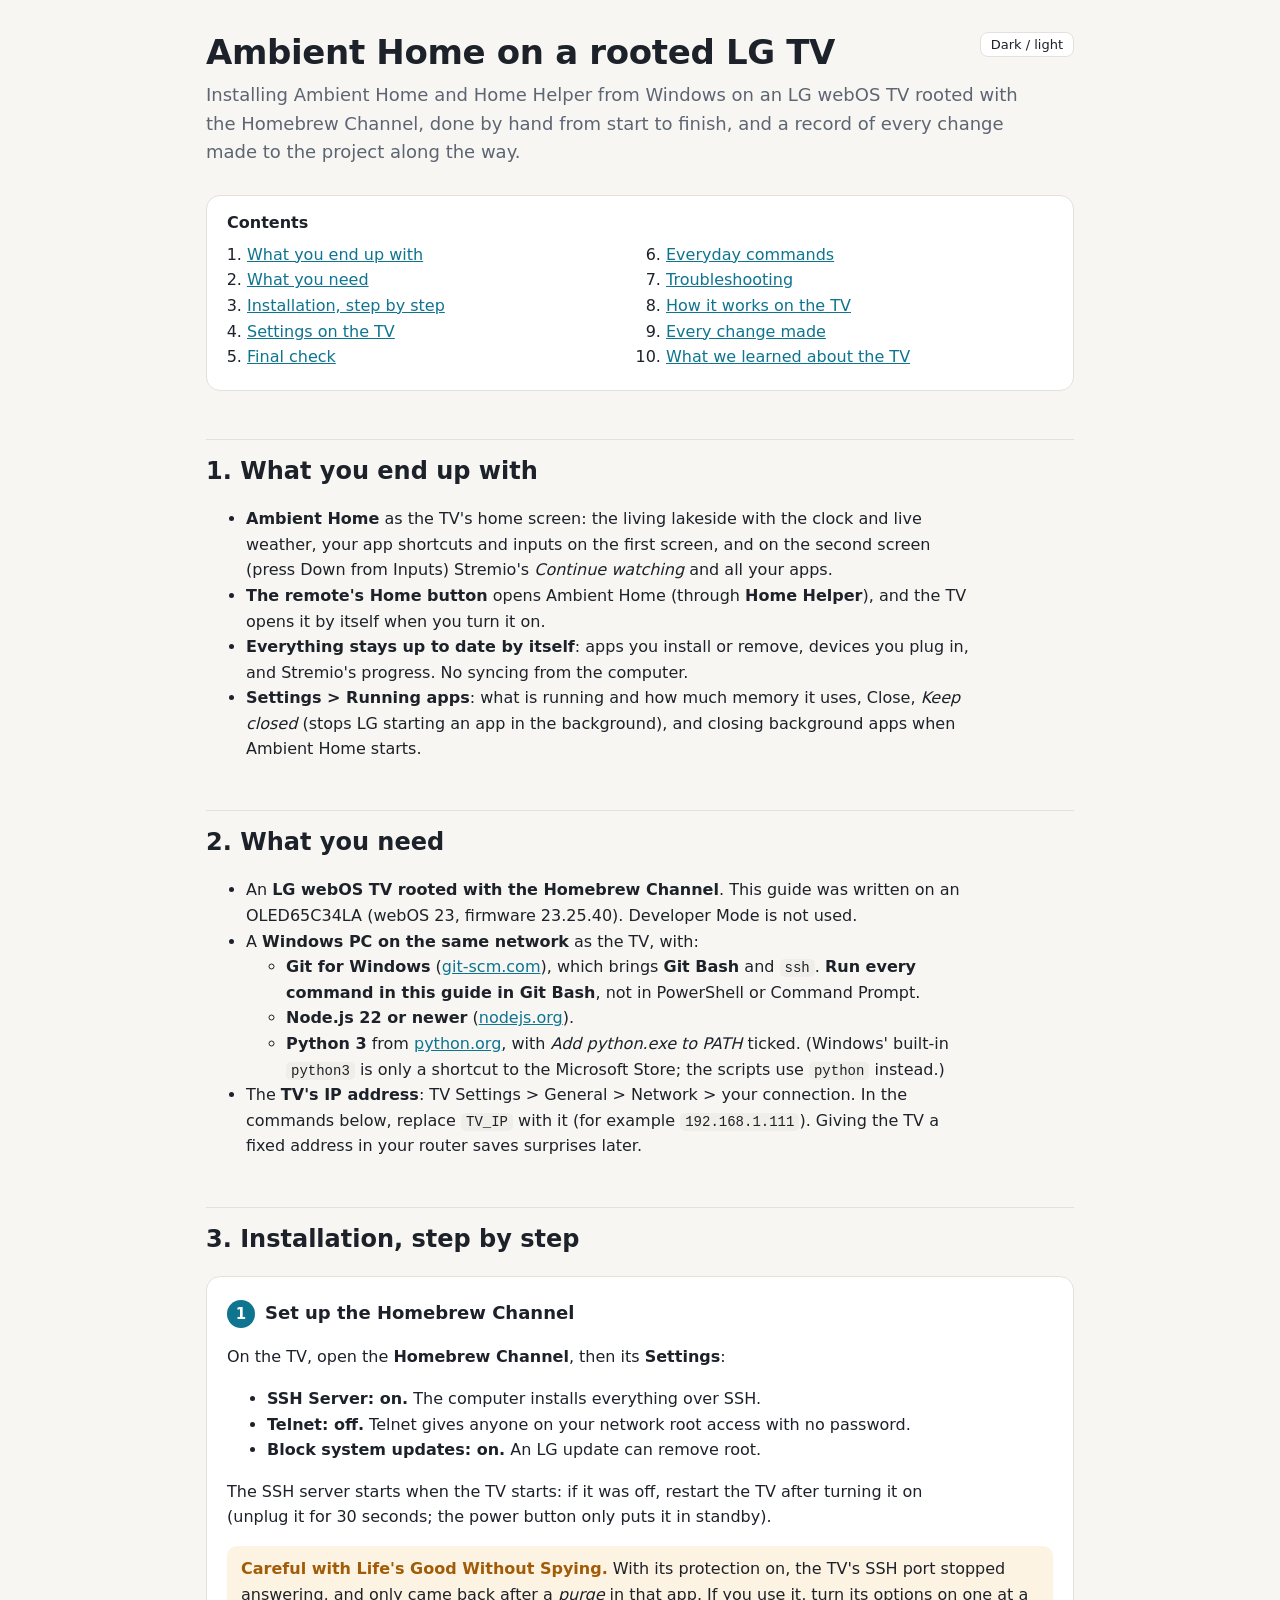
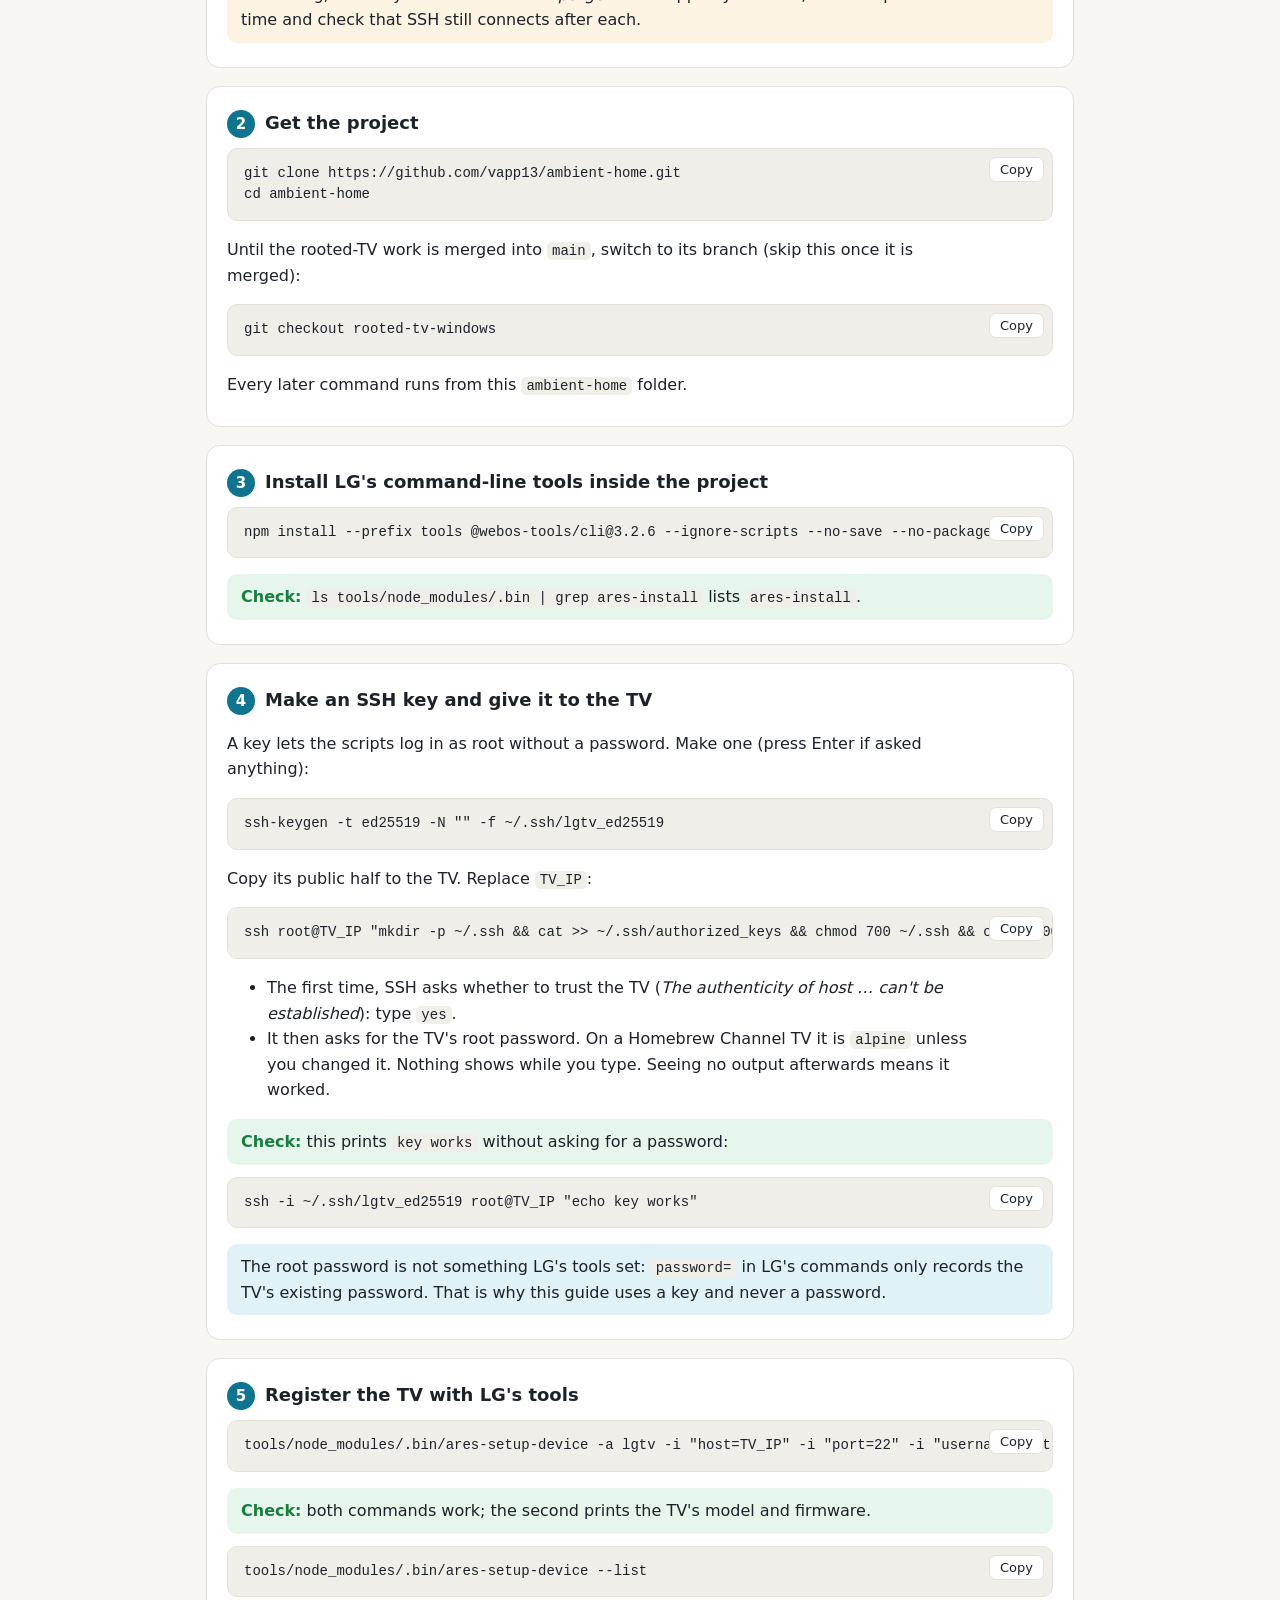
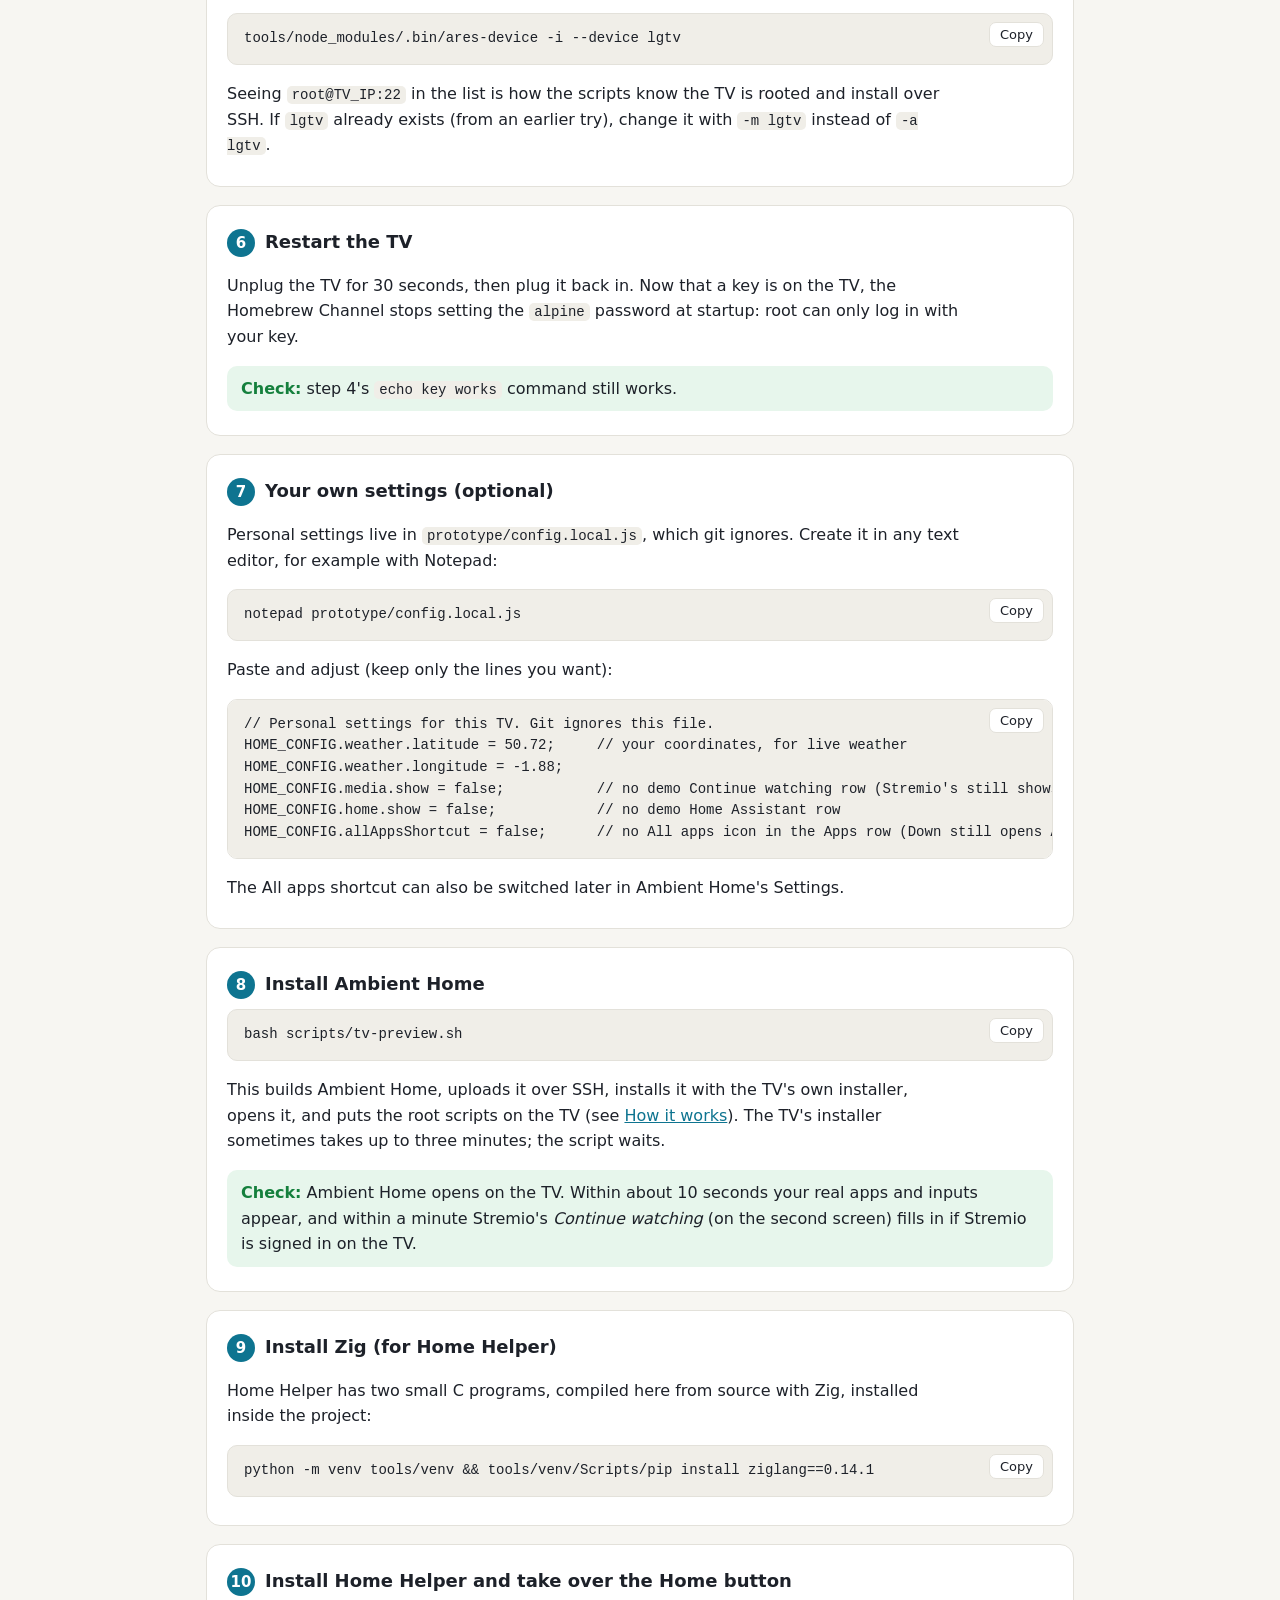
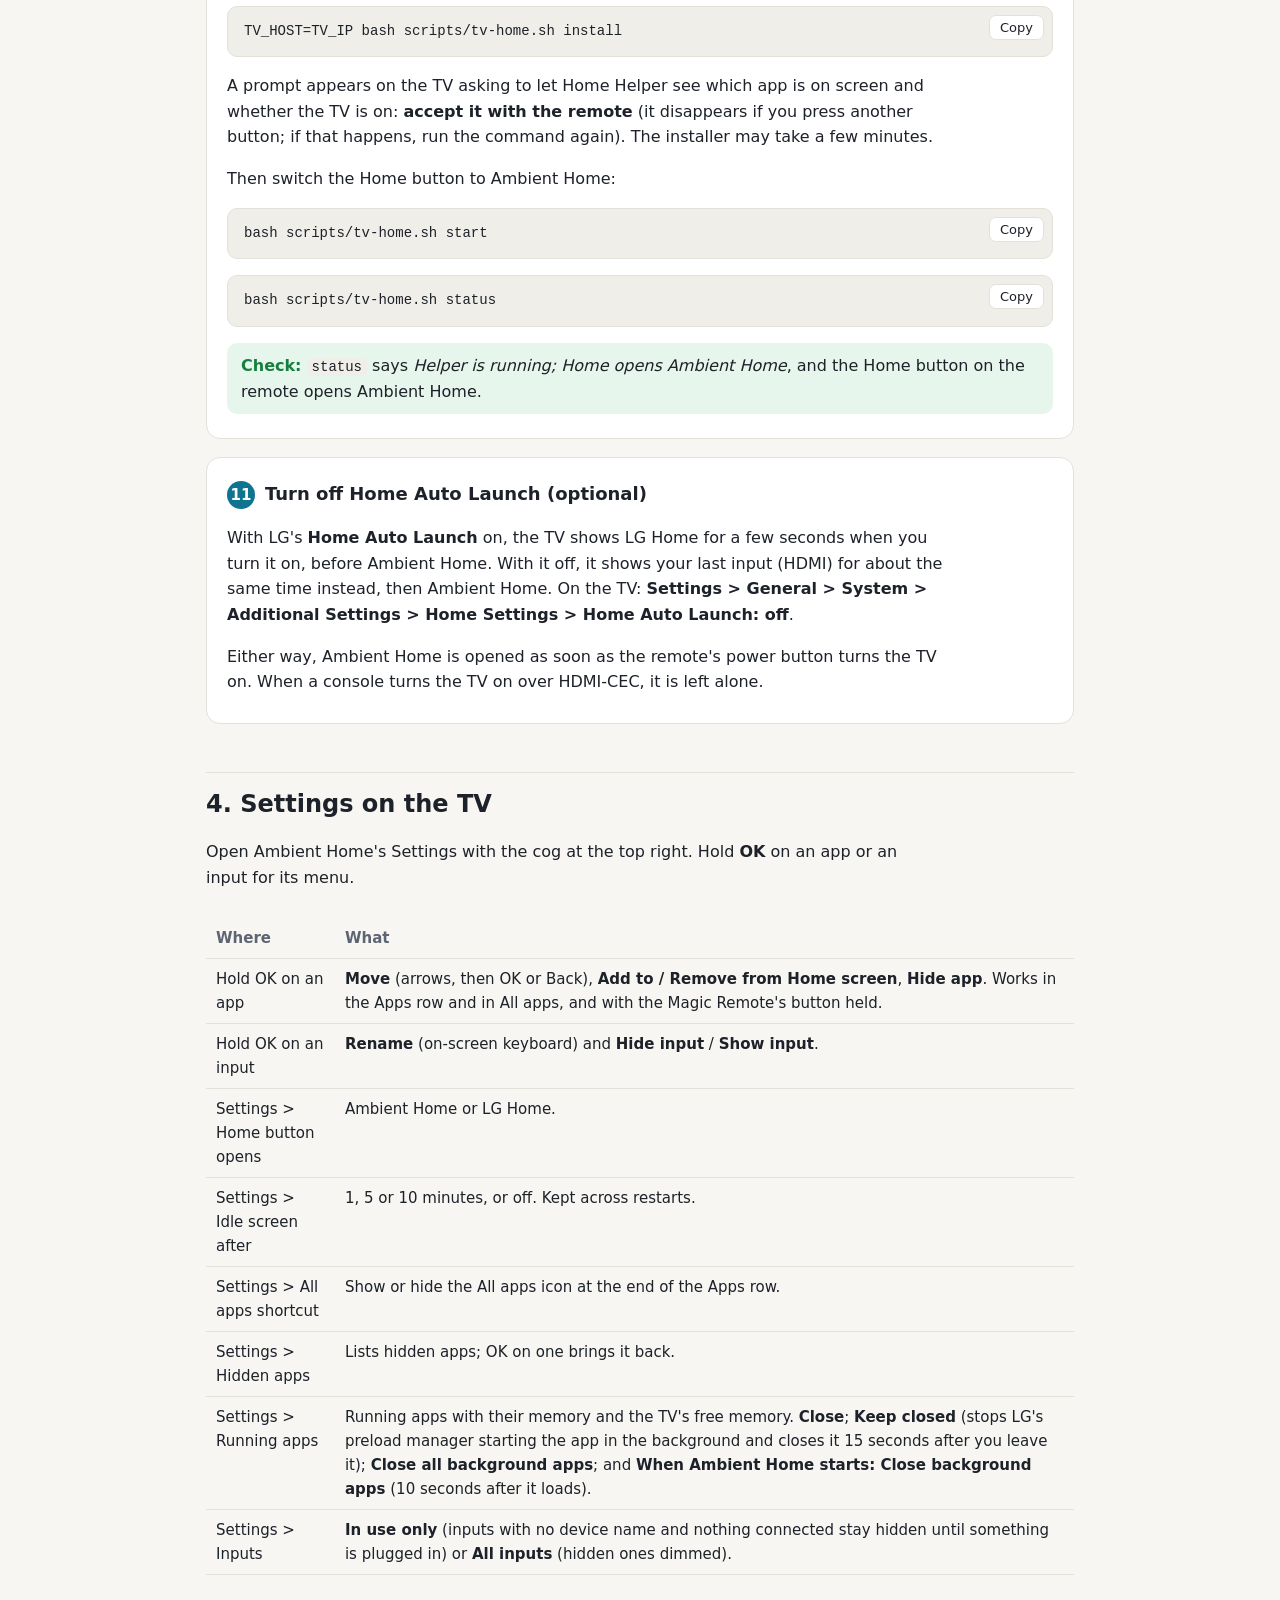
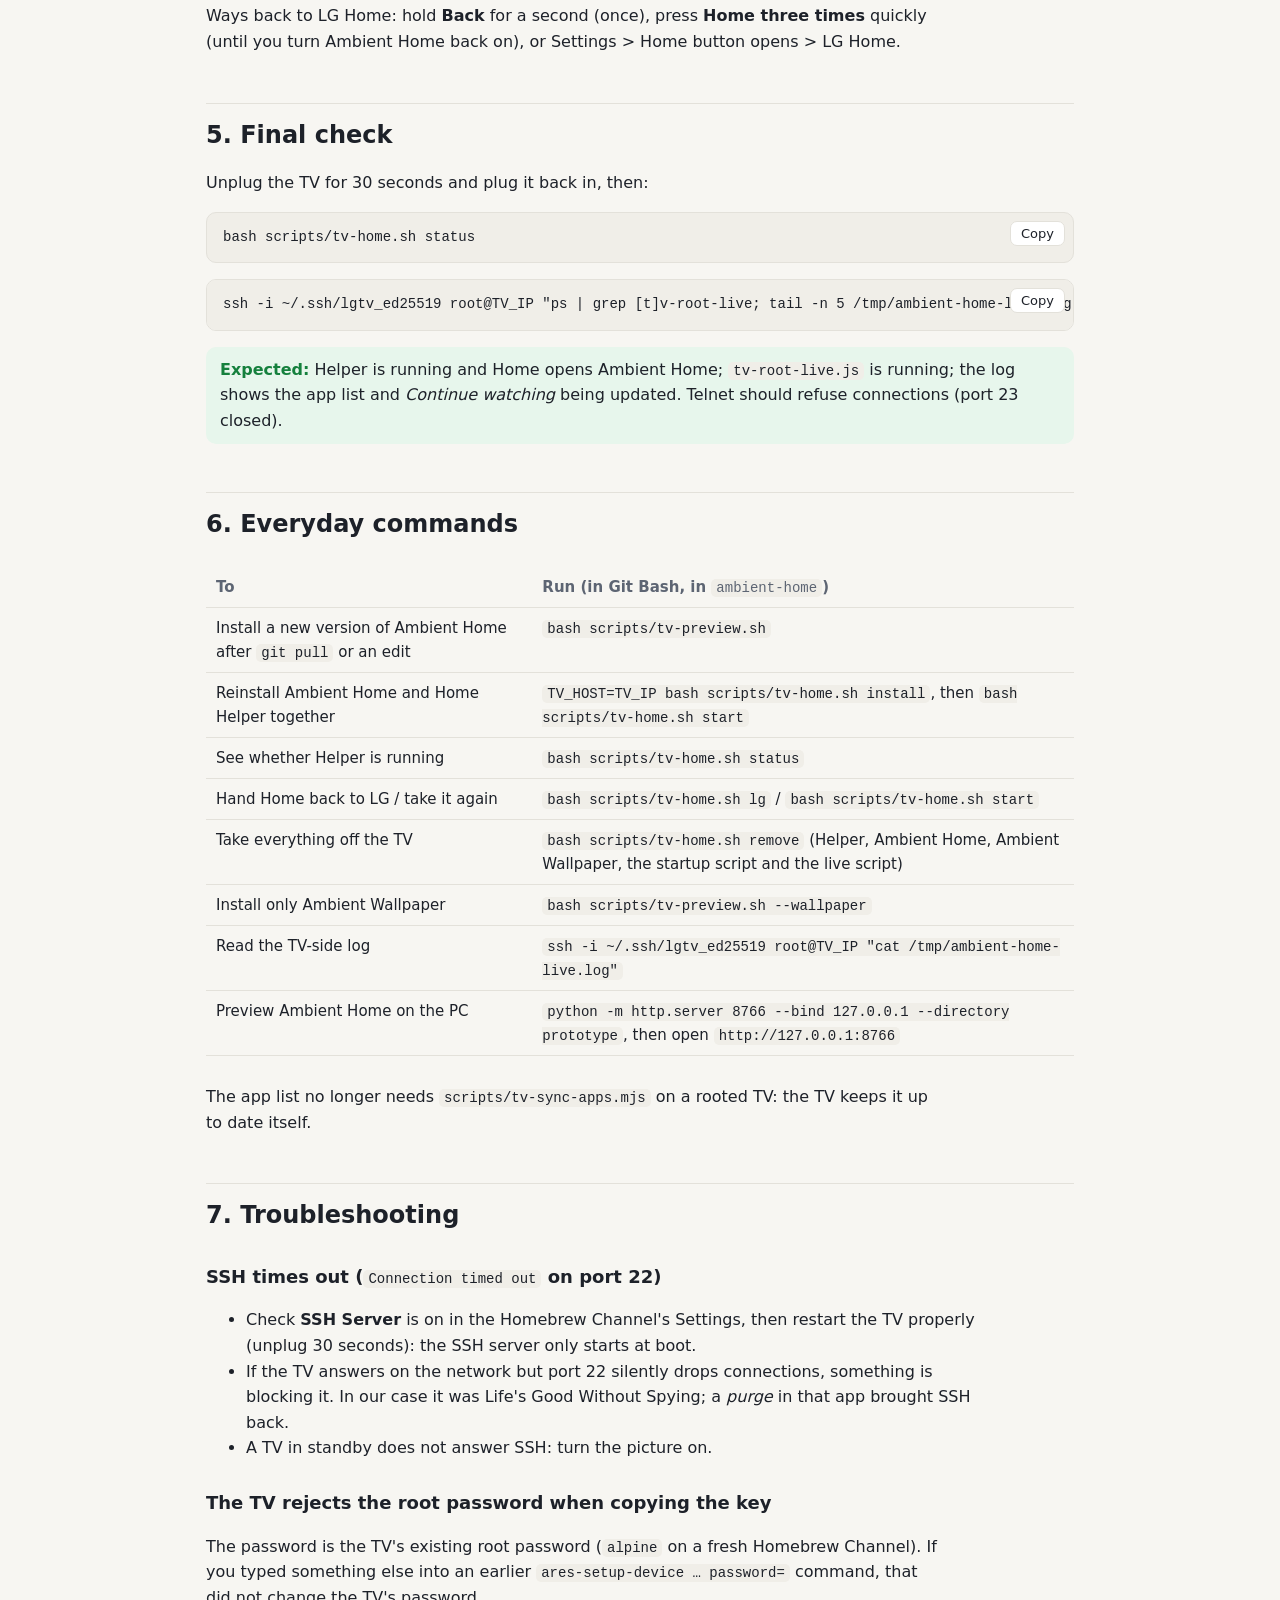
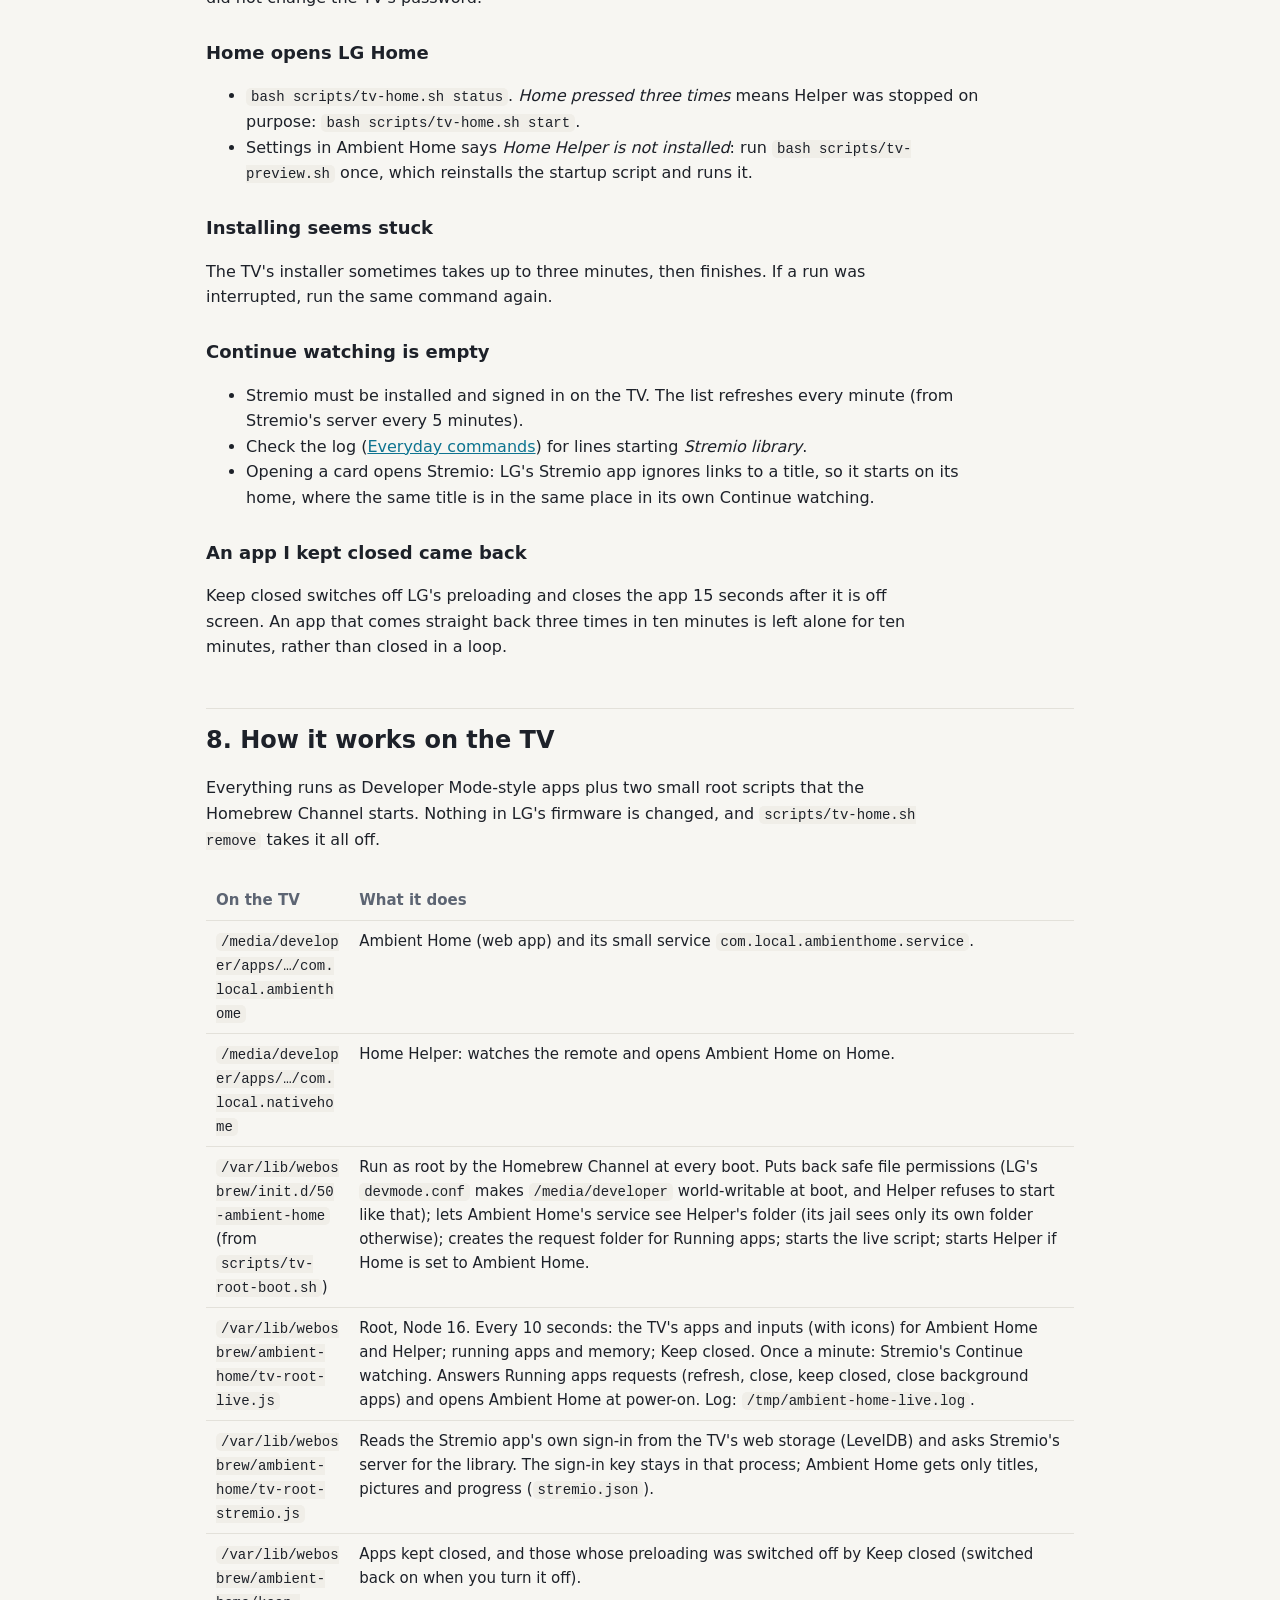
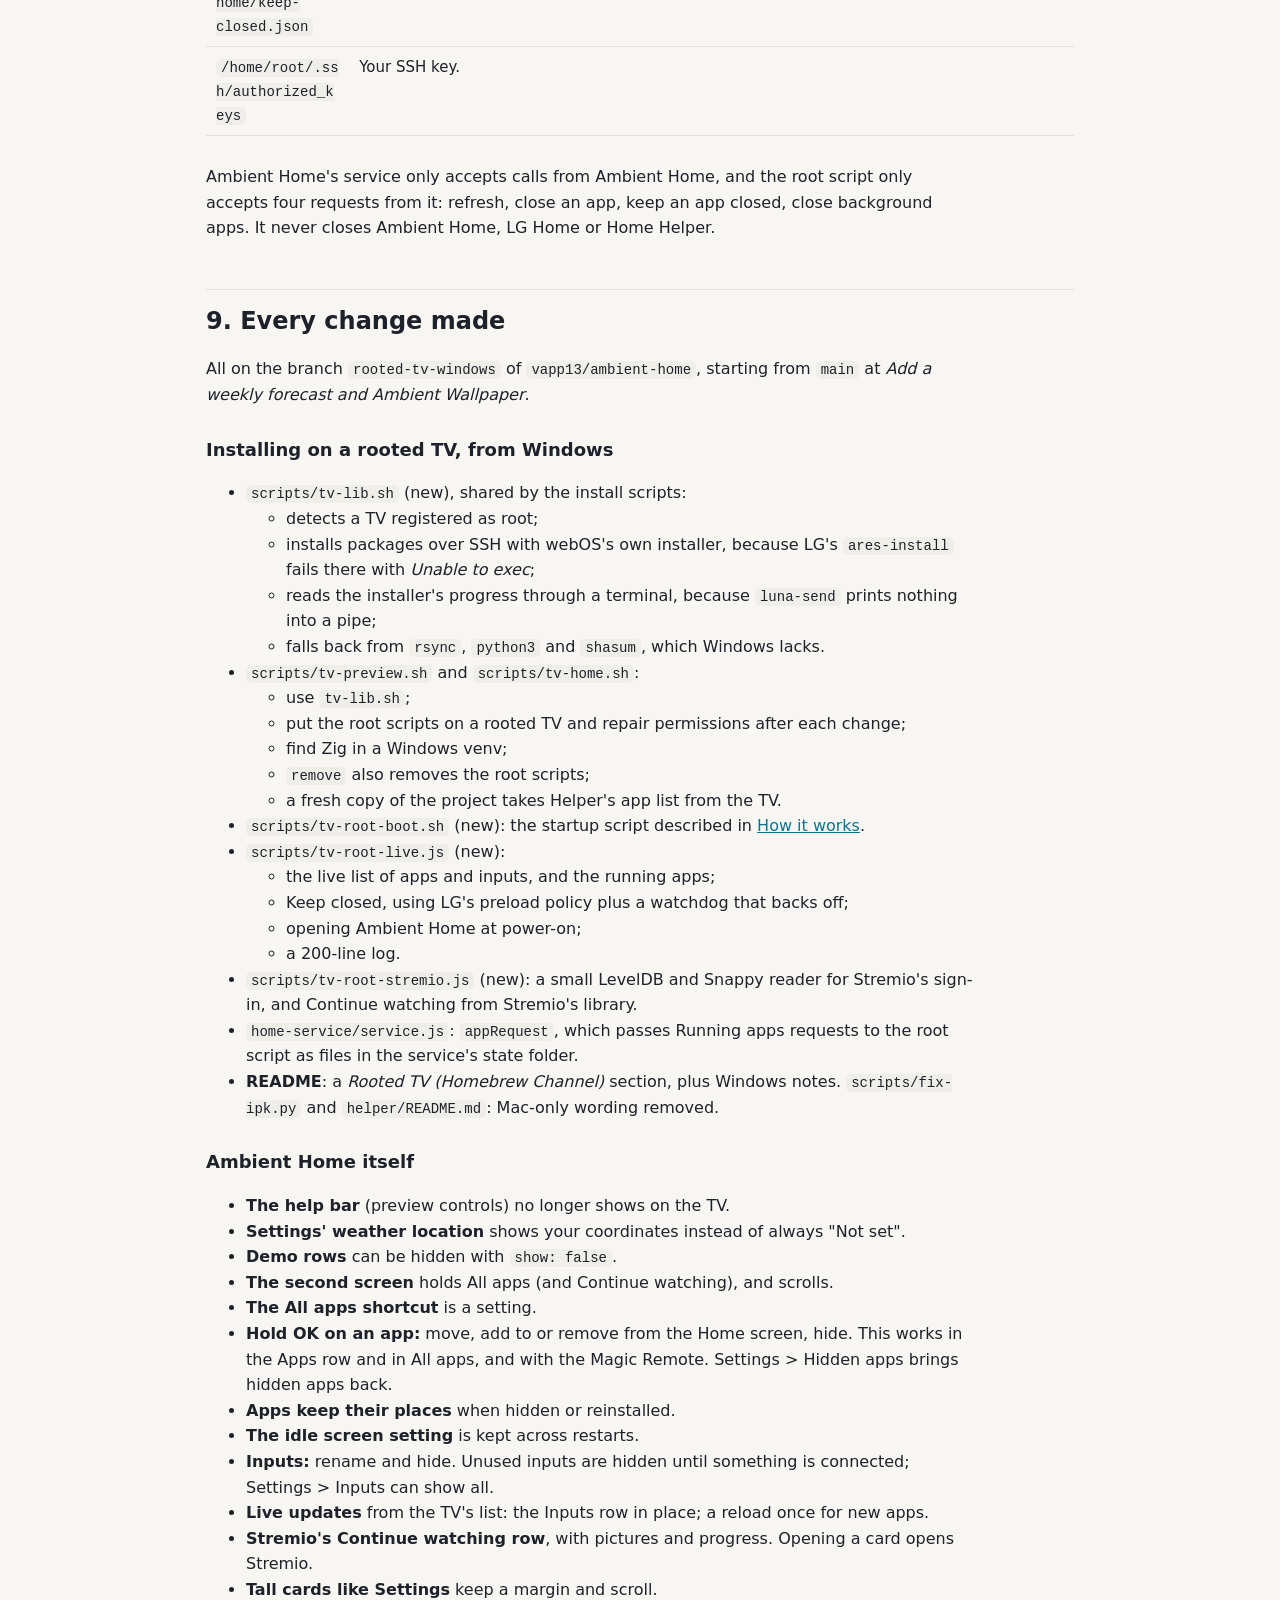
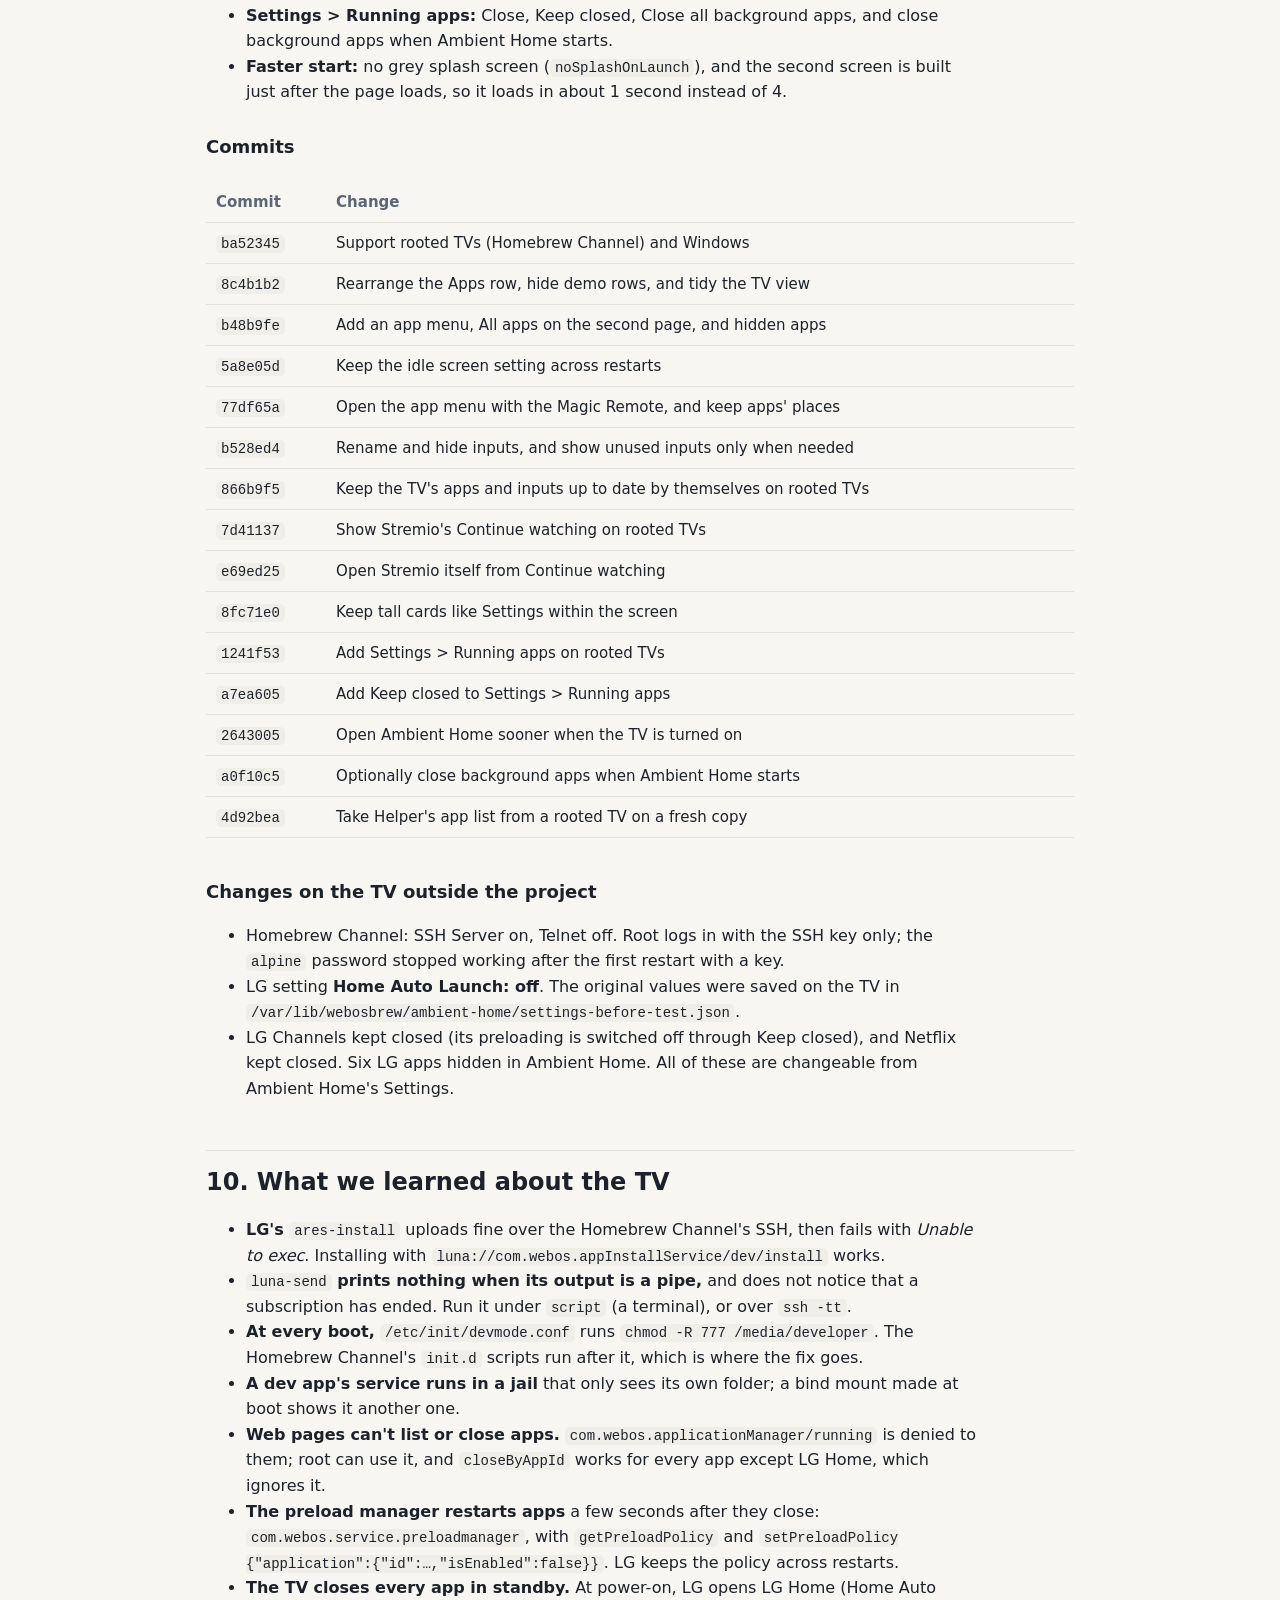
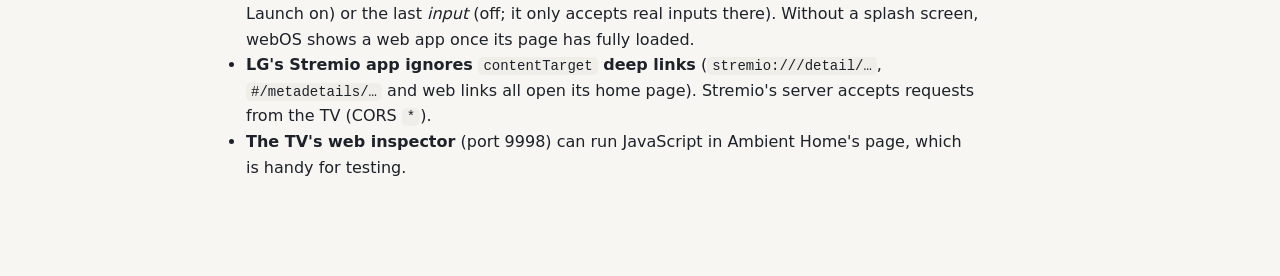
==== docs/rooted-tv-guide.html @ 1bd080db "Add a step-by-step guide for rooted TVs on Windows docs/rooted-tv-guide.html is a self-contained pag" ====
<!doctype html>
<html lang="en">
<head>
<meta charset="utf-8">
<meta name="viewport" content="width=device-width, initial-scale=1">
<title>Ambient Home on a Rooted LG TV</title>
<style>
  :root {
    --bg: #f7f6f2; --card: #ffffff; --fg: #1d2129; --muted: #5d6573; --line: #e3e1da;
    --accent: #0e7490; --accent-soft: #e0f2f6; --code-bg: #f0eee8; --warn: #a15c07; --warn-soft: #fdf3e2;
    --ok: #15803d; --ok-soft: #e7f6ec;
  }
  @media (prefers-color-scheme: dark) {
    :root:not([data-theme="light"]) {
      --bg: #12151b; --card: #1a1e26; --fg: #e8eaee; --muted: #9aa3b2; --line: #2a303b;
      --accent: #5cc8e0; --accent-soft: #15313a; --code-bg: #0e1116; --warn: #f0b45c; --warn-soft: #33270f;
      --ok: #6ee7a0; --ok-soft: #13301f;
    }
  }
  :root[data-theme="dark"] {
    --bg: #12151b; --card: #1a1e26; --fg: #e8eaee; --muted: #9aa3b2; --line: #2a303b;
    --accent: #5cc8e0; --accent-soft: #15313a; --code-bg: #0e1116; --warn: #f0b45c; --warn-soft: #33270f;
    --ok: #6ee7a0; --ok-soft: #13301f;
  }
  * { box-sizing: border-box; }
  body {
    margin: 0; background: var(--bg); color: var(--fg);
    font: 16px/1.6 system-ui, -apple-system, "Segoe UI", Roboto, sans-serif;
  }
  main { max-width: 900px; margin: 0 auto; padding: 32px 16px 80px; }
  header { margin-bottom: 28px; }
  h1 { font-size: 34px; line-height: 1.2; margin: 0 0 8px; letter-spacing: -0.01em; }
  h2 { font-size: 24px; margin: 48px 0 12px; padding-top: 12px; border-top: 1px solid var(--line); }
  h3 { font-size: 18px; margin: 28px 0 8px; }
  p, li { max-width: 72ch; }
  .lead { color: var(--muted); font-size: 18px; margin: 0; }
  a { color: var(--accent); }
  code { font: 14px/1.5 ui-monospace, "Cascadia Code", Consolas, monospace; background: var(--code-bg); padding: 1px 5px; border-radius: 5px; overflow-wrap: anywhere; }
  .cmd {
    position: relative; margin: 10px 0 16px; background: var(--code-bg); border: 1px solid var(--line);
    border-radius: 10px; overflow-x: auto;
  }
  .cmd pre { margin: 0; padding: 14px 84px 14px 16px; font: 14px/1.55 ui-monospace, "Cascadia Code", Consolas, monospace; white-space: pre; }
  .cmd button {
    position: absolute; top: 8px; right: 8px; border: 1px solid var(--line); background: var(--card); color: var(--fg);
    border-radius: 7px; padding: 4px 10px; font: 13px system-ui, sans-serif; cursor: pointer;
  }
  .cmd button.copied { color: var(--ok); border-color: var(--ok); }
  .step { background: var(--card); border: 1px solid var(--line); border-radius: 14px; padding: 4px 20px 12px; margin: 18px 0; }
  .step h3 { margin-top: 18px; }
  .step h3 .n {
    display: inline-flex; align-items: center; justify-content: center; width: 28px; height: 28px; margin-right: 10px;
    border-radius: 50%; background: var(--accent); color: var(--card); font-size: 15px;
  }
  .note, .warn, .check { border-radius: 10px; padding: 10px 14px; margin: 12px 0; }
  .note { background: var(--accent-soft); }
  .warn { background: var(--warn-soft); }
  .warn strong:first-child { color: var(--warn); }
  .check { background: var(--ok-soft); }
  .check strong:first-child { color: var(--ok); }
  table { width: 100%; border-collapse: collapse; margin: 12px 0; font-size: 15px; }
  th, td { text-align: left; vertical-align: top; padding: 8px 10px; border-bottom: 1px solid var(--line); }
  th { color: var(--muted); font-weight: 600; }
  .toc { background: var(--card); border: 1px solid var(--line); border-radius: 14px; padding: 14px 20px; }
  .toc ol { margin: 6px 0; padding-left: 20px; columns: 2; column-gap: 32px; }
  .toc li { break-inside: avoid; }
  .theme { float: right; border: 1px solid var(--line); background: var(--card); color: var(--fg); border-radius: 8px; padding: 4px 10px; cursor: pointer; font: 13px system-ui, sans-serif; }
  .table-wrap { overflow-x: auto; }
  @media (max-width: 640px) {
    h1 { font-size: 28px; }
    .toc ol { columns: 1; }
    .step { padding: 2px 14px 10px; }
  }
</style>
</head>
<body>
<main>
<header>
  <button class="theme" id="theme" type="button">Dark / light</button>
  <h1>Ambient Home on a rooted LG TV</h1>
  <p class="lead">Installing Ambient Home and Home Helper from Windows on an LG webOS TV rooted with the Homebrew Channel, done by hand from start to finish, and a record of every change made to the project along the way.</p>
</header>

<nav class="toc">
  <strong>Contents</strong>
  <ol>
    <li><a href="#what">What you end up with</a></li>
    <li><a href="#need">What you need</a></li>
    <li><a href="#install">Installation, step by step</a></li>
    <li><a href="#settings">Settings on the TV</a></li>
    <li><a href="#check">Final check</a></li>
    <li><a href="#everyday">Everyday commands</a></li>
    <li><a href="#trouble">Troubleshooting</a></li>
    <li><a href="#how">How it works on the TV</a></li>
    <li><a href="#changes">Every change made</a></li>
    <li><a href="#findings">What we learned about the TV</a></li>
  </ol>
</nav>

<h2 id="what">1. What you end up with</h2>
<ul>
  <li><strong>Ambient Home</strong> as the TV's home screen: the living lakeside with the clock and live weather, your app shortcuts and inputs on the first screen, and on the second screen (press Down from Inputs) Stremio's <em>Continue watching</em> and all your apps.</li>
  <li><strong>The remote's Home button</strong> opens Ambient Home (through <strong>Home Helper</strong>), and the TV opens it by itself when you turn it on.</li>
  <li><strong>Everything stays up to date by itself</strong>: apps you install or remove, devices you plug in, and Stremio's progress. No syncing from the computer.</li>
  <li><strong>Settings &gt; Running apps</strong>: what is running and how much memory it uses, Close, <em>Keep closed</em> (stops LG starting an app in the background), and closing background apps when Ambient Home starts.</li>
</ul>

<h2 id="need">2. What you need</h2>
<ul>
  <li>An <strong>LG webOS TV rooted with the Homebrew Channel</strong>. This guide was written on an OLED65C34LA (webOS 23, firmware 23.25.40). Developer Mode is not used.</li>
  <li>A <strong>Windows PC on the same network</strong> as the TV, with:
    <ul>
      <li><strong>Git for Windows</strong> (<a href="https://git-scm.com/download/win">git-scm.com</a>), which brings <strong>Git Bash</strong> and <code>ssh</code>. <strong>Run every command in this guide in Git Bash</strong>, not in PowerShell or Command Prompt.</li>
      <li><strong>Node.js 22 or newer</strong> (<a href="https://nodejs.org">nodejs.org</a>).</li>
      <li><strong>Python 3</strong> from <a href="https://www.python.org/downloads/">python.org</a>, with <em>Add python.exe to PATH</em> ticked. (Windows' built-in <code>python3</code> is only a shortcut to the Microsoft Store; the scripts use <code>python</code> instead.)</li>
    </ul>
  </li>
  <li>The <strong>TV's IP address</strong>: TV Settings &gt; General &gt; Network &gt; your connection. In the commands below, replace <code>TV_IP</code> with it (for example <code>192.168.1.111</code>). Giving the TV a fixed address in your router saves surprises later.</li>
</ul>

<h2 id="install">3. Installation, step by step</h2>

<div class="step">
<h3><span class="n">1</span>Set up the Homebrew Channel</h3>
<p>On the TV, open the <strong>Homebrew Channel</strong>, then its <strong>Settings</strong>:</p>
<ul>
  <li><strong>SSH Server: on.</strong> The computer installs everything over SSH.</li>
  <li><strong>Telnet: off.</strong> Telnet gives anyone on your network root access with no password.</li>
  <li><strong>Block system updates: on.</strong> An LG update can remove root.</li>
</ul>
<p>The SSH server starts when the TV starts: if it was off, restart the TV after turning it on (unplug it for 30 seconds; the power button only puts it in standby).</p>
<div class="warn"><strong>Careful with Life's Good Without Spying.</strong> With its protection on, the TV's SSH port stopped answering, and only came back after a <em>purge</em> in that app. If you use it, turn its options on one at a time and check that SSH still connects after each.</div>
</div>

<div class="step">
<h3><span class="n">2</span>Get the project</h3>
<div class="cmd"><pre>git clone https://github.com/vapp13/ambient-home.git
cd ambient-home</pre></div>
<p>Until the rooted-TV work is merged into <code>main</code>, switch to its branch (skip this once it is merged):</p>
<div class="cmd"><pre>git checkout rooted-tv-windows</pre></div>
<p>Every later command runs from this <code>ambient-home</code> folder.</p>
</div>

<div class="step">
<h3><span class="n">3</span>Install LG's command-line tools inside the project</h3>
<div class="cmd"><pre>npm install --prefix tools @webos-tools/cli@3.2.6 --ignore-scripts --no-save --no-package-lock</pre></div>
<div class="check"><strong>Check:</strong> <code>ls tools/node_modules/.bin | grep ares-install</code> lists <code>ares-install</code>.</div>
</div>

<div class="step">
<h3><span class="n">4</span>Make an SSH key and give it to the TV</h3>
<p>A key lets the scripts log in as root without a password. Make one (press Enter if asked anything):</p>
<div class="cmd"><pre>ssh-keygen -t ed25519 -N "" -f ~/.ssh/lgtv_ed25519</pre></div>
<p>Copy its public half to the TV. Replace <code>TV_IP</code>:</p>
<div class="cmd"><pre>ssh root@TV_IP "mkdir -p ~/.ssh &amp;&amp; cat &gt;&gt; ~/.ssh/authorized_keys &amp;&amp; chmod 700 ~/.ssh &amp;&amp; chmod 600 ~/.ssh/authorized_keys" &lt; ~/.ssh/lgtv_ed25519.pub</pre></div>
<ul>
  <li>The first time, SSH asks whether to trust the TV (<em>The authenticity of host … can't be established</em>): type <code>yes</code>.</li>
  <li>It then asks for the TV's root password. On a Homebrew Channel TV it is <code>alpine</code> unless you changed it. Nothing shows while you type. Seeing no output afterwards means it worked.</li>
</ul>
<div class="check"><strong>Check:</strong> this prints <code>key works</code> without asking for a password:</div>
<div class="cmd"><pre>ssh -i ~/.ssh/lgtv_ed25519 root@TV_IP "echo key works"</pre></div>
<div class="note">The root password is not something LG's tools set: <code>password=</code> in LG's commands only records the TV's existing password. That is why this guide uses a key and never a password.</div>
</div>

<div class="step">
<h3><span class="n">5</span>Register the TV with LG's tools</h3>
<div class="cmd"><pre>tools/node_modules/.bin/ares-setup-device -a lgtv -i "host=TV_IP" -i "port=22" -i "username=root" -i "privatekey=lgtv_ed25519"</pre></div>
<div class="check"><strong>Check:</strong> both commands work; the second prints the TV's model and firmware.</div>
<div class="cmd"><pre>tools/node_modules/.bin/ares-setup-device --list</pre></div>
<div class="cmd"><pre>tools/node_modules/.bin/ares-device -i --device lgtv</pre></div>
<p>Seeing <code>root@TV_IP:22</code> in the list is how the scripts know the TV is rooted and install over SSH. If <code>lgtv</code> already exists (from an earlier try), change it with <code>-m lgtv</code> instead of <code>-a lgtv</code>.</p>
</div>

<div class="step">
<h3><span class="n">6</span>Restart the TV</h3>
<p>Unplug the TV for 30 seconds, then plug it back in. Now that a key is on the TV, the Homebrew Channel stops setting the <code>alpine</code> password at startup: root can only log in with your key.</p>
<div class="check"><strong>Check:</strong> step 4's <code>echo key works</code> command still works.</div>
</div>

<div class="step">
<h3><span class="n">7</span>Your own settings (optional)</h3>
<p>Personal settings live in <code>prototype/config.local.js</code>, which git ignores. Create it in any text editor, for example with Notepad:</p>
<div class="cmd"><pre>notepad prototype/config.local.js</pre></div>
<p>Paste and adjust (keep only the lines you want):</p>
<div class="cmd"><pre>// Personal settings for this TV. Git ignores this file.
HOME_CONFIG.weather.latitude = 50.72;     // your coordinates, for live weather
HOME_CONFIG.weather.longitude = -1.88;
HOME_CONFIG.media.show = false;           // no demo Continue watching row (Stremio's still shows)
HOME_CONFIG.home.show = false;            // no demo Home Assistant row
HOME_CONFIG.allAppsShortcut = false;      // no All apps icon in the Apps row (Down still opens All apps)</pre></div>
<p>The All apps shortcut can also be switched later in Ambient Home's Settings.</p>
</div>

<div class="step">
<h3><span class="n">8</span>Install Ambient Home</h3>
<div class="cmd"><pre>bash scripts/tv-preview.sh</pre></div>
<p>This builds Ambient Home, uploads it over SSH, installs it with the TV's own installer, opens it, and puts the root scripts on the TV (see <a href="#how">How it works</a>). The TV's installer sometimes takes up to three minutes; the script waits.</p>
<div class="check"><strong>Check:</strong> Ambient Home opens on the TV. Within about 10 seconds your real apps and inputs appear, and within a minute Stremio's <em>Continue watching</em> (on the second screen) fills in if Stremio is signed in on the TV.</div>
</div>

<div class="step">
<h3><span class="n">9</span>Install Zig (for Home Helper)</h3>
<p>Home Helper has two small C programs, compiled here from source with Zig, installed inside the project:</p>
<div class="cmd"><pre>python -m venv tools/venv &amp;&amp; tools/venv/Scripts/pip install ziglang==0.14.1</pre></div>
</div>

<div class="step">
<h3><span class="n">10</span>Install Home Helper and take over the Home button</h3>
<div class="cmd"><pre>TV_HOST=TV_IP bash scripts/tv-home.sh install</pre></div>
<p>A prompt appears on the TV asking to let Home Helper see which app is on screen and whether the TV is on: <strong>accept it with the remote</strong> (it disappears if you press another button; if that happens, run the command again). The installer may take a few minutes.</p>
<p>Then switch the Home button to Ambient Home:</p>
<div class="cmd"><pre>bash scripts/tv-home.sh start</pre></div>
<div class="cmd"><pre>bash scripts/tv-home.sh status</pre></div>
<div class="check"><strong>Check:</strong> <code>status</code> says <em>Helper is running; Home opens Ambient Home</em>, and the Home button on the remote opens Ambient Home.</div>
</div>

<div class="step">
<h3><span class="n">11</span>Turn off Home Auto Launch (optional)</h3>
<p>With LG's <strong>Home Auto Launch</strong> on, the TV shows LG Home for a few seconds when you turn it on, before Ambient Home. With it off, it shows your last input (HDMI) for about the same time instead, then Ambient Home. On the TV: <strong>Settings &gt; General &gt; System &gt; Additional Settings &gt; Home Settings &gt; Home Auto Launch: off</strong>.</p>
<p>Either way, Ambient Home is opened as soon as the remote's power button turns the TV on. When a console turns the TV on over HDMI-CEC, it is left alone.</p>
</div>

<h2 id="settings">4. Settings on the TV</h2>
<p>Open Ambient Home's Settings with the cog at the top right. Hold <strong>OK</strong> on an app or an input for its menu.</p>
<div class="table-wrap"><table>
  <tr><th>Where</th><th>What</th></tr>
  <tr><td>Hold OK on an app</td><td><strong>Move</strong> (arrows, then OK or Back), <strong>Add to / Remove from Home screen</strong>, <strong>Hide app</strong>. Works in the Apps row and in All apps, and with the Magic Remote's button held.</td></tr>
  <tr><td>Hold OK on an input</td><td><strong>Rename</strong> (on-screen keyboard) and <strong>Hide input</strong> / <strong>Show input</strong>.</td></tr>
  <tr><td>Settings &gt; Home button opens</td><td>Ambient Home or LG Home.</td></tr>
  <tr><td>Settings &gt; Idle screen after</td><td>1, 5 or 10 minutes, or off. Kept across restarts.</td></tr>
  <tr><td>Settings &gt; All apps shortcut</td><td>Show or hide the All apps icon at the end of the Apps row.</td></tr>
  <tr><td>Settings &gt; Hidden apps</td><td>Lists hidden apps; OK on one brings it back.</td></tr>
  <tr><td>Settings &gt; Running apps</td><td>Running apps with their memory and the TV's free memory. <strong>Close</strong>; <strong>Keep closed</strong> (stops LG's preload manager starting the app in the background and closes it 15 seconds after you leave it); <strong>Close all background apps</strong>; and <strong>When Ambient Home starts: Close background apps</strong> (10 seconds after it loads).</td></tr>
  <tr><td>Settings &gt; Inputs</td><td><strong>In use only</strong> (inputs with no device name and nothing connected stay hidden until something is plugged in) or <strong>All inputs</strong> (hidden ones dimmed).</td></tr>
</table></div>
<p>Ways back to LG Home: hold <strong>Back</strong> for a second (once), press <strong>Home three times</strong> quickly (until you turn Ambient Home back on), or Settings &gt; Home button opens &gt; LG Home.</p>

<h2 id="check">5. Final check</h2>
<p>Unplug the TV for 30 seconds and plug it back in, then:</p>
<div class="cmd"><pre>bash scripts/tv-home.sh status</pre></div>
<div class="cmd"><pre>ssh -i ~/.ssh/lgtv_ed25519 root@TV_IP "ps | grep [t]v-root-live; tail -n 5 /tmp/ambient-home-live.log"</pre></div>
<div class="check"><strong>Expected:</strong> Helper is running and Home opens Ambient Home; <code>tv-root-live.js</code> is running; the log shows the app list and <em>Continue watching</em> being updated. Telnet should refuse connections (port 23 closed).</div>

<h2 id="everyday">6. Everyday commands</h2>
<div class="table-wrap"><table>
  <tr><th>To</th><th>Run (in Git Bash, in <code>ambient-home</code>)</th></tr>
  <tr><td>Install a new version of Ambient Home after <code>git pull</code> or an edit</td><td><code>bash scripts/tv-preview.sh</code></td></tr>
  <tr><td>Reinstall Ambient Home and Home Helper together</td><td><code>TV_HOST=TV_IP bash scripts/tv-home.sh install</code>, then <code>bash scripts/tv-home.sh start</code></td></tr>
  <tr><td>See whether Helper is running</td><td><code>bash scripts/tv-home.sh status</code></td></tr>
  <tr><td>Hand Home back to LG / take it again</td><td><code>bash scripts/tv-home.sh lg</code> / <code>bash scripts/tv-home.sh start</code></td></tr>
  <tr><td>Take everything off the TV</td><td><code>bash scripts/tv-home.sh remove</code> (Helper, Ambient Home, Ambient Wallpaper, the startup script and the live script)</td></tr>
  <tr><td>Install only Ambient Wallpaper</td><td><code>bash scripts/tv-preview.sh --wallpaper</code></td></tr>
  <tr><td>Read the TV-side log</td><td><code>ssh -i ~/.ssh/lgtv_ed25519 root@TV_IP "cat /tmp/ambient-home-live.log"</code></td></tr>
  <tr><td>Preview Ambient Home on the PC</td><td><code>python -m http.server 8766 --bind 127.0.0.1 --directory prototype</code>, then open <code>http://127.0.0.1:8766</code></td></tr>
</table></div>
<p>The app list no longer needs <code>scripts/tv-sync-apps.mjs</code> on a rooted TV: the TV keeps it up to date itself.</p>

<h2 id="trouble">7. Troubleshooting</h2>
<h3>SSH times out (<code>Connection timed out</code> on port 22)</h3>
<ul>
  <li>Check <strong>SSH Server</strong> is on in the Homebrew Channel's Settings, then restart the TV properly (unplug 30 seconds): the SSH server only starts at boot.</li>
  <li>If the TV answers on the network but port 22 silently drops connections, something is blocking it. In our case it was Life's Good Without Spying; a <em>purge</em> in that app brought SSH back.</li>
  <li>A TV in standby does not answer SSH: turn the picture on.</li>
</ul>
<h3>The TV rejects the root password when copying the key</h3>
<p>The password is the TV's existing root password (<code>alpine</code> on a fresh Homebrew Channel). If you typed something else into an earlier <code>ares-setup-device … password=</code> command, that did not change the TV's password.</p>
<h3>Home opens LG Home</h3>
<ul>
  <li><code>bash scripts/tv-home.sh status</code>. <em>Home pressed three times</em> means Helper was stopped on purpose: <code>bash scripts/tv-home.sh start</code>.</li>
  <li>Settings in Ambient Home says <em>Home Helper is not installed</em>: run <code>bash scripts/tv-preview.sh</code> once, which reinstalls the startup script and runs it.</li>
</ul>
<h3>Installing seems stuck</h3>
<p>The TV's installer sometimes takes up to three minutes, then finishes. If a run was interrupted, run the same command again.</p>
<h3>Continue watching is empty</h3>
<ul>
  <li>Stremio must be installed and signed in on the TV. The list refreshes every minute (from Stremio's server every 5 minutes).</li>
  <li>Check the log (<a href="#everyday">Everyday commands</a>) for lines starting <em>Stremio library</em>.</li>
  <li>Opening a card opens Stremio: LG's Stremio app ignores links to a title, so it starts on its home, where the same title is in the same place in its own Continue watching.</li>
</ul>
<h3>An app I kept closed came back</h3>
<p>Keep closed switches off LG's preloading and closes the app 15 seconds after it is off screen. An app that comes straight back three times in ten minutes is left alone for ten minutes, rather than closed in a loop.</p>

<h2 id="how">8. How it works on the TV</h2>
<p>Everything runs as Developer Mode-style apps plus two small root scripts that the Homebrew Channel starts. Nothing in LG's firmware is changed, and <code>scripts/tv-home.sh remove</code> takes it all off.</p>
<div class="table-wrap"><table>
  <tr><th>On the TV</th><th>What it does</th></tr>
  <tr><td><code>/media/developer/apps/…/com.local.ambienthome</code></td><td>Ambient Home (web app) and its small service <code>com.local.ambienthome.service</code>.</td></tr>
  <tr><td><code>/media/developer/apps/…/com.local.nativehome</code></td><td>Home Helper: watches the remote and opens Ambient Home on Home.</td></tr>
  <tr><td><code>/var/lib/webosbrew/init.d/50-ambient-home</code><br>(from <code>scripts/tv-root-boot.sh</code>)</td><td>Run as root by the Homebrew Channel at every boot. Puts back safe file permissions (LG's <code>devmode.conf</code> makes <code>/media/developer</code> world-writable at boot, and Helper refuses to start like that); lets Ambient Home's service see Helper's folder (its jail sees only its own folder otherwise); creates the request folder for Running apps; starts the live script; starts Helper if Home is set to Ambient Home.</td></tr>
  <tr><td><code>/var/lib/webosbrew/ambient-home/tv-root-live.js</code></td><td>Root, Node 16. Every 10 seconds: the TV's apps and inputs (with icons) for Ambient Home and Helper; running apps and memory; Keep closed. Once a minute: Stremio's Continue watching. Answers Running apps requests (refresh, close, keep closed, close background apps) and opens Ambient Home at power-on. Log: <code>/tmp/ambient-home-live.log</code>.</td></tr>
  <tr><td><code>/var/lib/webosbrew/ambient-home/tv-root-stremio.js</code></td><td>Reads the Stremio app's own sign-in from the TV's web storage (LevelDB) and asks Stremio's server for the library. The sign-in key stays in that process; Ambient Home gets only titles, pictures and progress (<code>stremio.json</code>).</td></tr>
  <tr><td><code>/var/lib/webosbrew/ambient-home/keep-closed.json</code></td><td>Apps kept closed, and those whose preloading was switched off by Keep closed (switched back on when you turn it off).</td></tr>
  <tr><td><code>/home/root/.ssh/authorized_keys</code></td><td>Your SSH key.</td></tr>
</table></div>
<p>Ambient Home's service only accepts calls from Ambient Home, and the root script only accepts four requests from it: refresh, close an app, keep an app closed, close background apps. It never closes Ambient Home, LG Home or Home Helper.</p>

<h2 id="changes">9. Every change made</h2>
<p>All on the branch <code>rooted-tv-windows</code> of <code>vapp13/ambient-home</code>, starting from <code>main</code> at <em>Add a weekly forecast and Ambient Wallpaper</em>.</p>

<h3>Installing on a rooted TV, from Windows</h3>
<ul>
  <li><strong><code>scripts/tv-lib.sh</code></strong> (new), shared by the install scripts:
    <ul>
      <li>detects a TV registered as root;</li>
      <li>installs packages over SSH with webOS's own installer, because LG's <code>ares-install</code> fails there with <em>Unable to exec</em>;</li>
      <li>reads the installer's progress through a terminal, because <code>luna-send</code> prints nothing into a pipe;</li>
      <li>falls back from <code>rsync</code>, <code>python3</code> and <code>shasum</code>, which Windows lacks.</li>
    </ul>
  </li>
  <li><strong><code>scripts/tv-preview.sh</code></strong> and <strong><code>scripts/tv-home.sh</code></strong>:
    <ul>
      <li>use <code>tv-lib.sh</code>;</li>
      <li>put the root scripts on a rooted TV and repair permissions after each change;</li>
      <li>find Zig in a Windows venv;</li>
      <li><code>remove</code> also removes the root scripts;</li>
      <li>a fresh copy of the project takes Helper's app list from the TV.</li>
    </ul>
  </li>
  <li><strong><code>scripts/tv-root-boot.sh</code></strong> (new): the startup script described in <a href="#how">How it works</a>.</li>
  <li><strong><code>scripts/tv-root-live.js</code></strong> (new):
    <ul>
      <li>the live list of apps and inputs, and the running apps;</li>
      <li>Keep closed, using LG's preload policy plus a watchdog that backs off;</li>
      <li>opening Ambient Home at power-on;</li>
      <li>a 200-line log.</li>
    </ul>
  </li>
  <li><strong><code>scripts/tv-root-stremio.js</code></strong> (new): a small LevelDB and Snappy reader for Stremio's sign-in, and Continue watching from Stremio's library.</li>
  <li><strong><code>home-service/service.js</code></strong>: <code>appRequest</code>, which passes Running apps requests to the root script as files in the service's state folder.</li>
  <li><strong>README</strong>: a <em>Rooted TV (Homebrew Channel)</em> section, plus Windows notes. <strong><code>scripts/fix-ipk.py</code></strong> and <strong><code>helper/README.md</code></strong>: Mac-only wording removed.</li>
</ul>

<h3>Ambient Home itself</h3>
<ul>
  <li><strong>The help bar</strong> (preview controls) no longer shows on the TV.</li>
  <li><strong>Settings' weather location</strong> shows your coordinates instead of always "Not set".</li>
  <li><strong>Demo rows</strong> can be hidden with <code>show: false</code>.</li>
  <li><strong>The second screen</strong> holds All apps (and Continue watching), and scrolls.</li>
  <li><strong>The All apps shortcut</strong> is a setting.</li>
  <li><strong>Hold OK on an app:</strong> move, add to or remove from the Home screen, hide. This works in the Apps row and in All apps, and with the Magic Remote. Settings &gt; Hidden apps brings hidden apps back.</li>
  <li><strong>Apps keep their places</strong> when hidden or reinstalled.</li>
  <li><strong>The idle screen setting</strong> is kept across restarts.</li>
  <li><strong>Inputs:</strong> rename and hide. Unused inputs are hidden until something is connected; Settings &gt; Inputs can show all.</li>
  <li><strong>Live updates</strong> from the TV's list: the Inputs row in place; a reload once for new apps.</li>
  <li><strong>Stremio's Continue watching row</strong>, with pictures and progress. Opening a card opens Stremio.</li>
  <li><strong>Tall cards like Settings</strong> keep a margin and scroll.</li>
  <li><strong>Settings &gt; Running apps:</strong> Close, Keep closed, Close all background apps, and close background apps when Ambient Home starts.</li>
  <li><strong>Faster start:</strong> no grey splash screen (<code>noSplashOnLaunch</code>), and the second screen is built just after the page loads, so it loads in about 1 second instead of 4.</li>
</ul>

<h3>Commits</h3>
<div class="table-wrap"><table>
  <tr><th>Commit</th><th>Change</th></tr>
  <tr><td><code>ba52345</code></td><td>Support rooted TVs (Homebrew Channel) and Windows</td></tr>
  <tr><td><code>8c4b1b2</code></td><td>Rearrange the Apps row, hide demo rows, and tidy the TV view</td></tr>
  <tr><td><code>b48b9fe</code></td><td>Add an app menu, All apps on the second page, and hidden apps</td></tr>
  <tr><td><code>5a8e05d</code></td><td>Keep the idle screen setting across restarts</td></tr>
  <tr><td><code>77df65a</code></td><td>Open the app menu with the Magic Remote, and keep apps' places</td></tr>
  <tr><td><code>b528ed4</code></td><td>Rename and hide inputs, and show unused inputs only when needed</td></tr>
  <tr><td><code>866b9f5</code></td><td>Keep the TV's apps and inputs up to date by themselves on rooted TVs</td></tr>
  <tr><td><code>7d41137</code></td><td>Show Stremio's Continue watching on rooted TVs</td></tr>
  <tr><td><code>e69ed25</code></td><td>Open Stremio itself from Continue watching</td></tr>
  <tr><td><code>8fc71e0</code></td><td>Keep tall cards like Settings within the screen</td></tr>
  <tr><td><code>1241f53</code></td><td>Add Settings &gt; Running apps on rooted TVs</td></tr>
  <tr><td><code>a7ea605</code></td><td>Add Keep closed to Settings &gt; Running apps</td></tr>
  <tr><td><code>2643005</code></td><td>Open Ambient Home sooner when the TV is turned on</td></tr>
  <tr><td><code>a0f10c5</code></td><td>Optionally close background apps when Ambient Home starts</td></tr>
  <tr><td><code>4d92bea</code></td><td>Take Helper's app list from a rooted TV on a fresh copy</td></tr>
</table></div>

<h3>Changes on the TV outside the project</h3>
<ul>
  <li>Homebrew Channel: SSH Server on, Telnet off. Root logs in with the SSH key only; the <code>alpine</code> password stopped working after the first restart with a key.</li>
  <li>LG setting <strong>Home Auto Launch: off</strong>. The original values were saved on the TV in <code>/var/lib/webosbrew/ambient-home/settings-before-test.json</code>.</li>
  <li>LG Channels kept closed (its preloading is switched off through Keep closed), and Netflix kept closed. Six LG apps hidden in Ambient Home. All of these are changeable from Ambient Home's Settings.</li>
</ul>

<h2 id="findings">10. What we learned about the TV</h2>
<ul>
  <li><strong>LG's <code>ares-install</code></strong> uploads fine over the Homebrew Channel's SSH, then fails with <em>Unable to exec</em>. Installing with <code>luna://com.webos.appInstallService/dev/install</code> works.</li>
  <li><strong><code>luna-send</code> prints nothing when its output is a pipe,</strong> and does not notice that a subscription has ended. Run it under <code>script</code> (a terminal), or over <code>ssh -tt</code>.</li>
  <li><strong>At every boot,</strong> <code>/etc/init/devmode.conf</code> runs <code>chmod -R 777 /media/developer</code>. The Homebrew Channel's <code>init.d</code> scripts run after it, which is where the fix goes.</li>
  <li><strong>A dev app's service runs in a jail</strong> that only sees its own folder; a bind mount made at boot shows it another one.</li>
  <li><strong>Web pages can't list or close apps.</strong> <code>com.webos.applicationManager/running</code> is denied to them; root can use it, and <code>closeByAppId</code> works for every app except LG Home, which ignores it.</li>
  <li><strong>The preload manager restarts apps</strong> a few seconds after they close: <code>com.webos.service.preloadmanager</code>, with <code>getPreloadPolicy</code> and <code>setPreloadPolicy {"application":{"id":…,"isEnabled":false}}</code>. LG keeps the policy across restarts.</li>
  <li><strong>The TV closes every app in standby.</strong> At power-on, LG opens LG Home (Home Auto Launch on) or the last <em>input</em> (off; it only accepts real inputs there). Without a splash screen, webOS shows a web app once its page has fully loaded.</li>
  <li><strong>LG's Stremio app ignores <code>contentTarget</code> deep links</strong> (<code>stremio:///detail/…</code>, <code>#/metadetails/…</code> and web links all open its home page). Stremio's server accepts requests from the TV (CORS <code>*</code>).</li>
  <li><strong>The TV's web inspector</strong> (port 9998) can run JavaScript in Ambient Home's page, which is handy for testing.</li>
</ul>
</main>
<script>
  // Copy buttons on every command, and a light/dark switch.
  document.querySelectorAll('.cmd').forEach(function (box) {
    var button = document.createElement('button');
    button.type = 'button';
    button.textContent = 'Copy';
    button.addEventListener('click', function () {
      var text = box.querySelector('pre').textContent;
      var done = function () {
        button.textContent = 'Copied';
        button.classList.add('copied');
        setTimeout(function () { button.textContent = 'Copy'; button.classList.remove('copied'); }, 1500);
      };
      if (navigator.clipboard && navigator.clipboard.writeText) navigator.clipboard.writeText(text).then(done, function () {});
      else {
        var area = document.createElement('textarea');
        area.value = text;
        document.body.appendChild(area);
        area.select();
        try { document.execCommand('copy'); done(); } catch (e) { /* select by hand */ }
        area.remove();
      }
    });
    box.appendChild(button);
  });
  document.getElementById('theme').addEventListener('click', function () {
    var root = document.documentElement;
    var dark = root.dataset.theme ? root.dataset.theme === 'dark' : matchMedia('(prefers-color-scheme: dark)').matches;
    root.dataset.theme = dark ? 'light' : 'dark';
  });
</script>
</body>
</html>
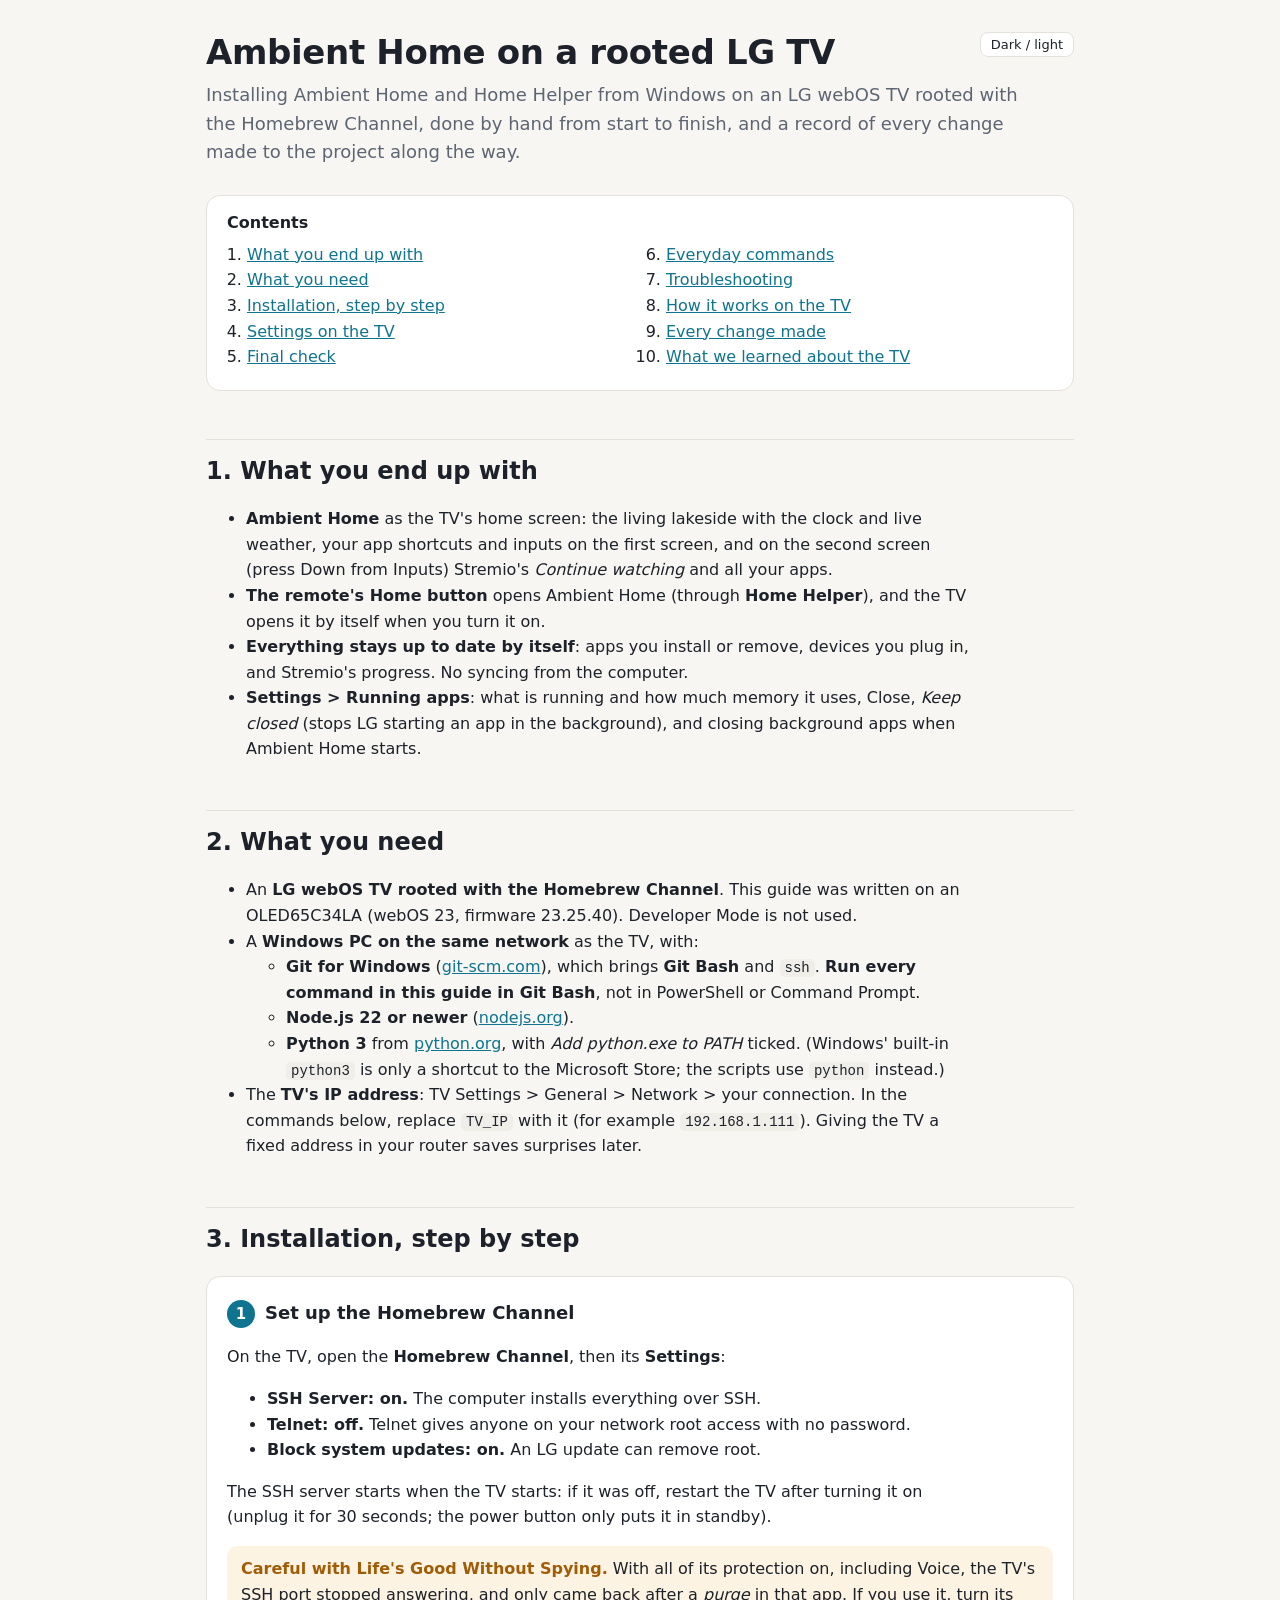
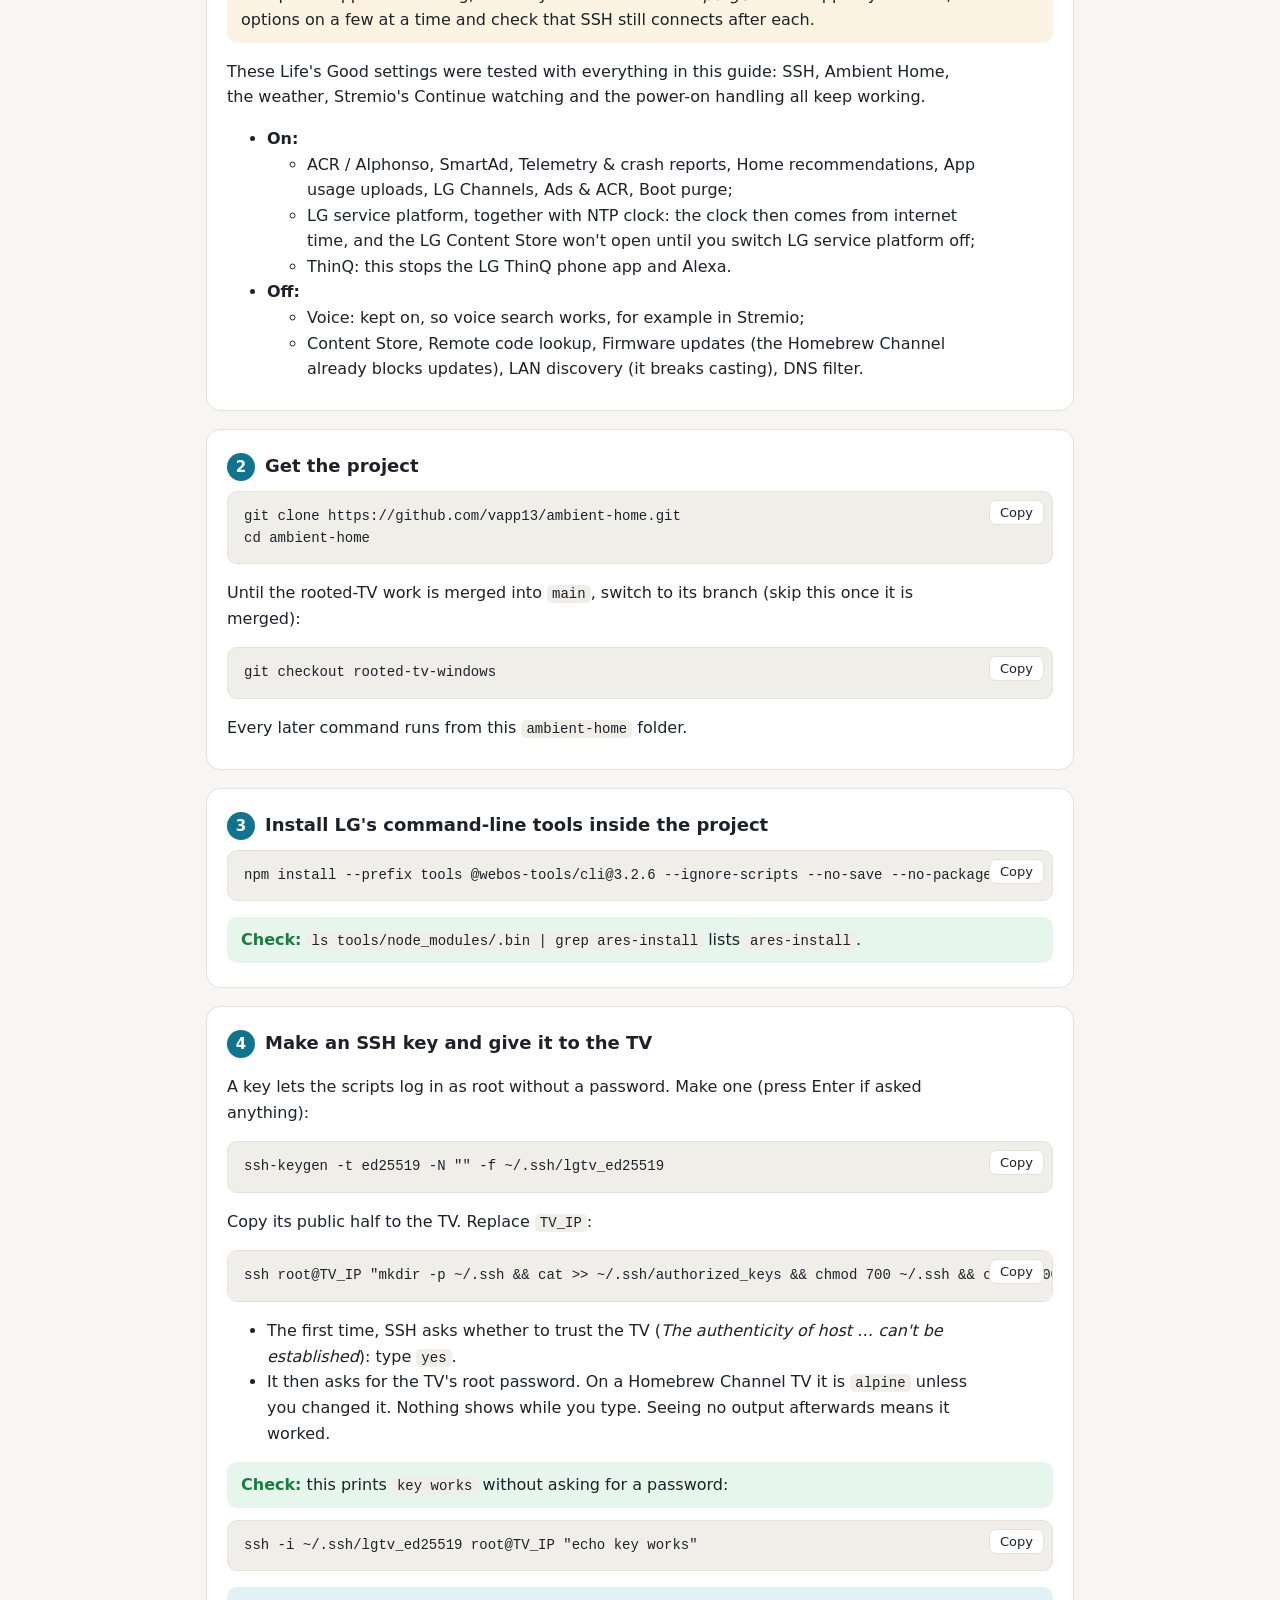
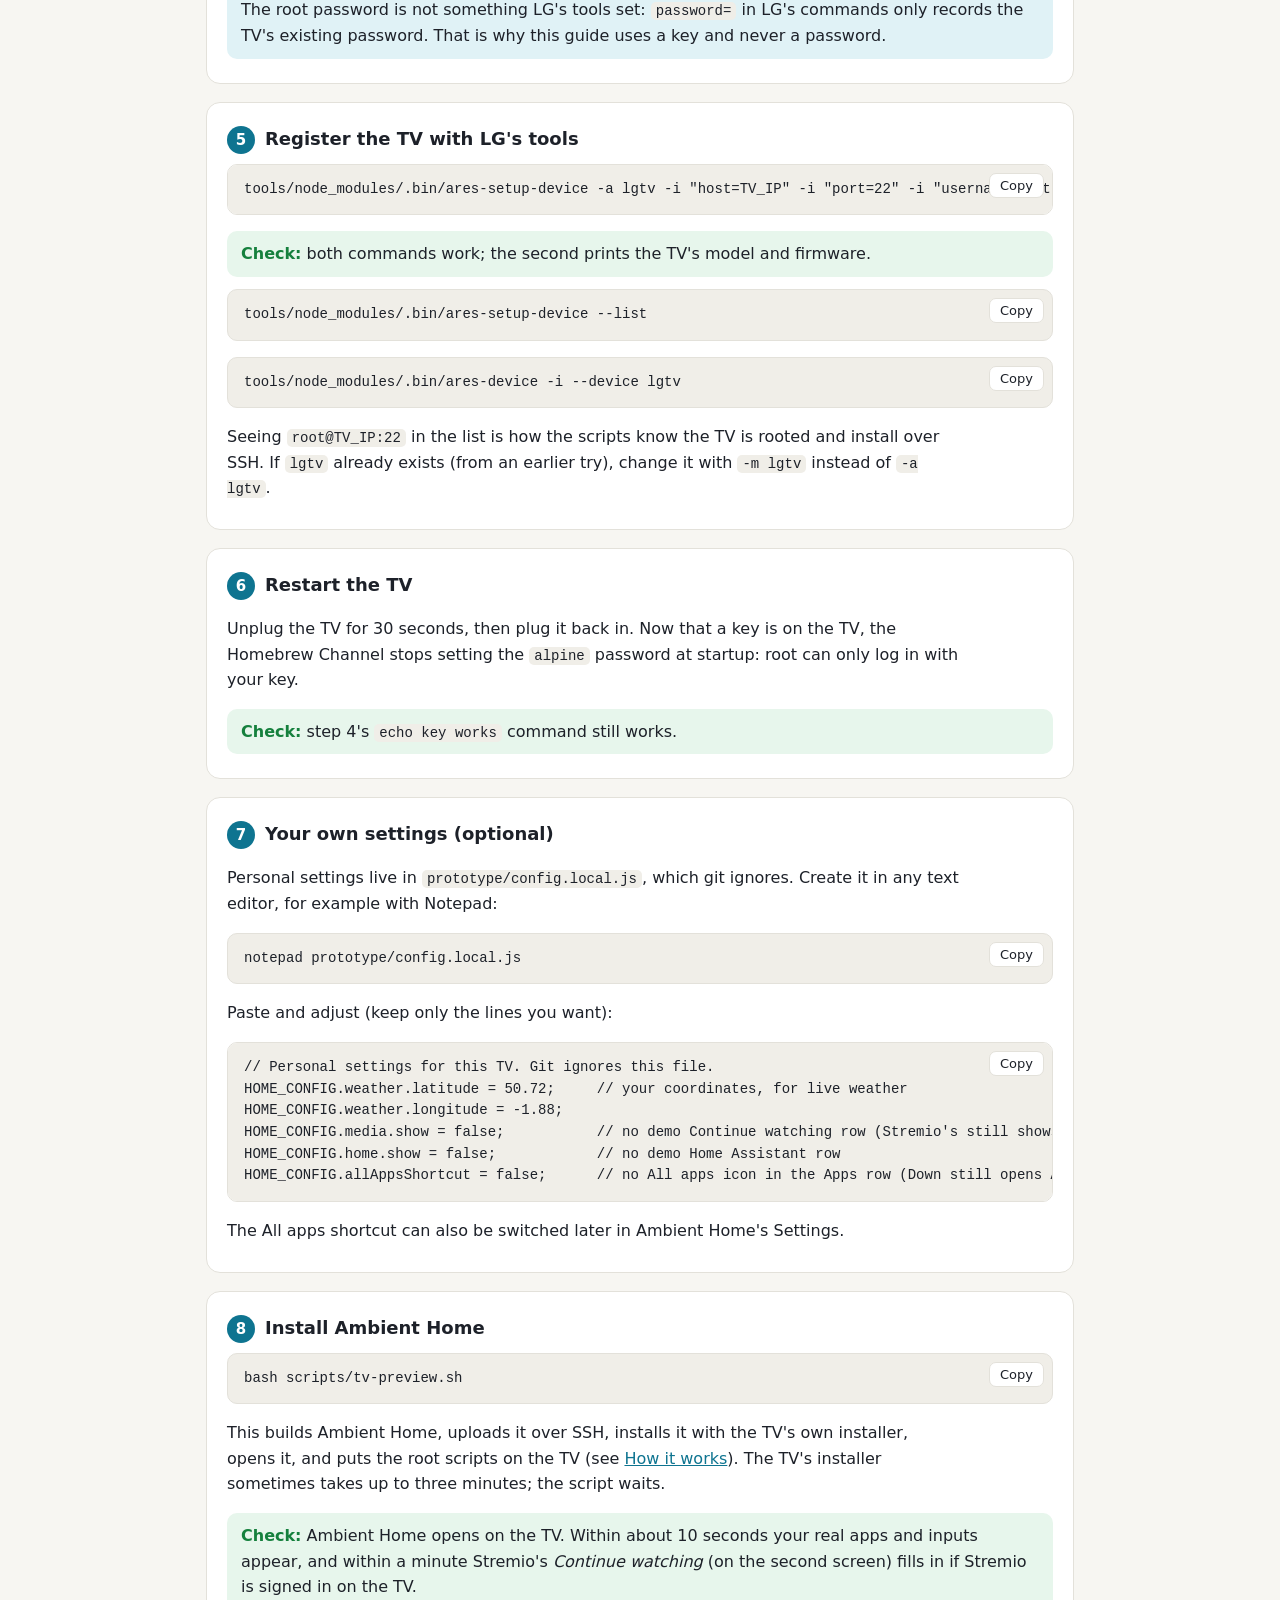
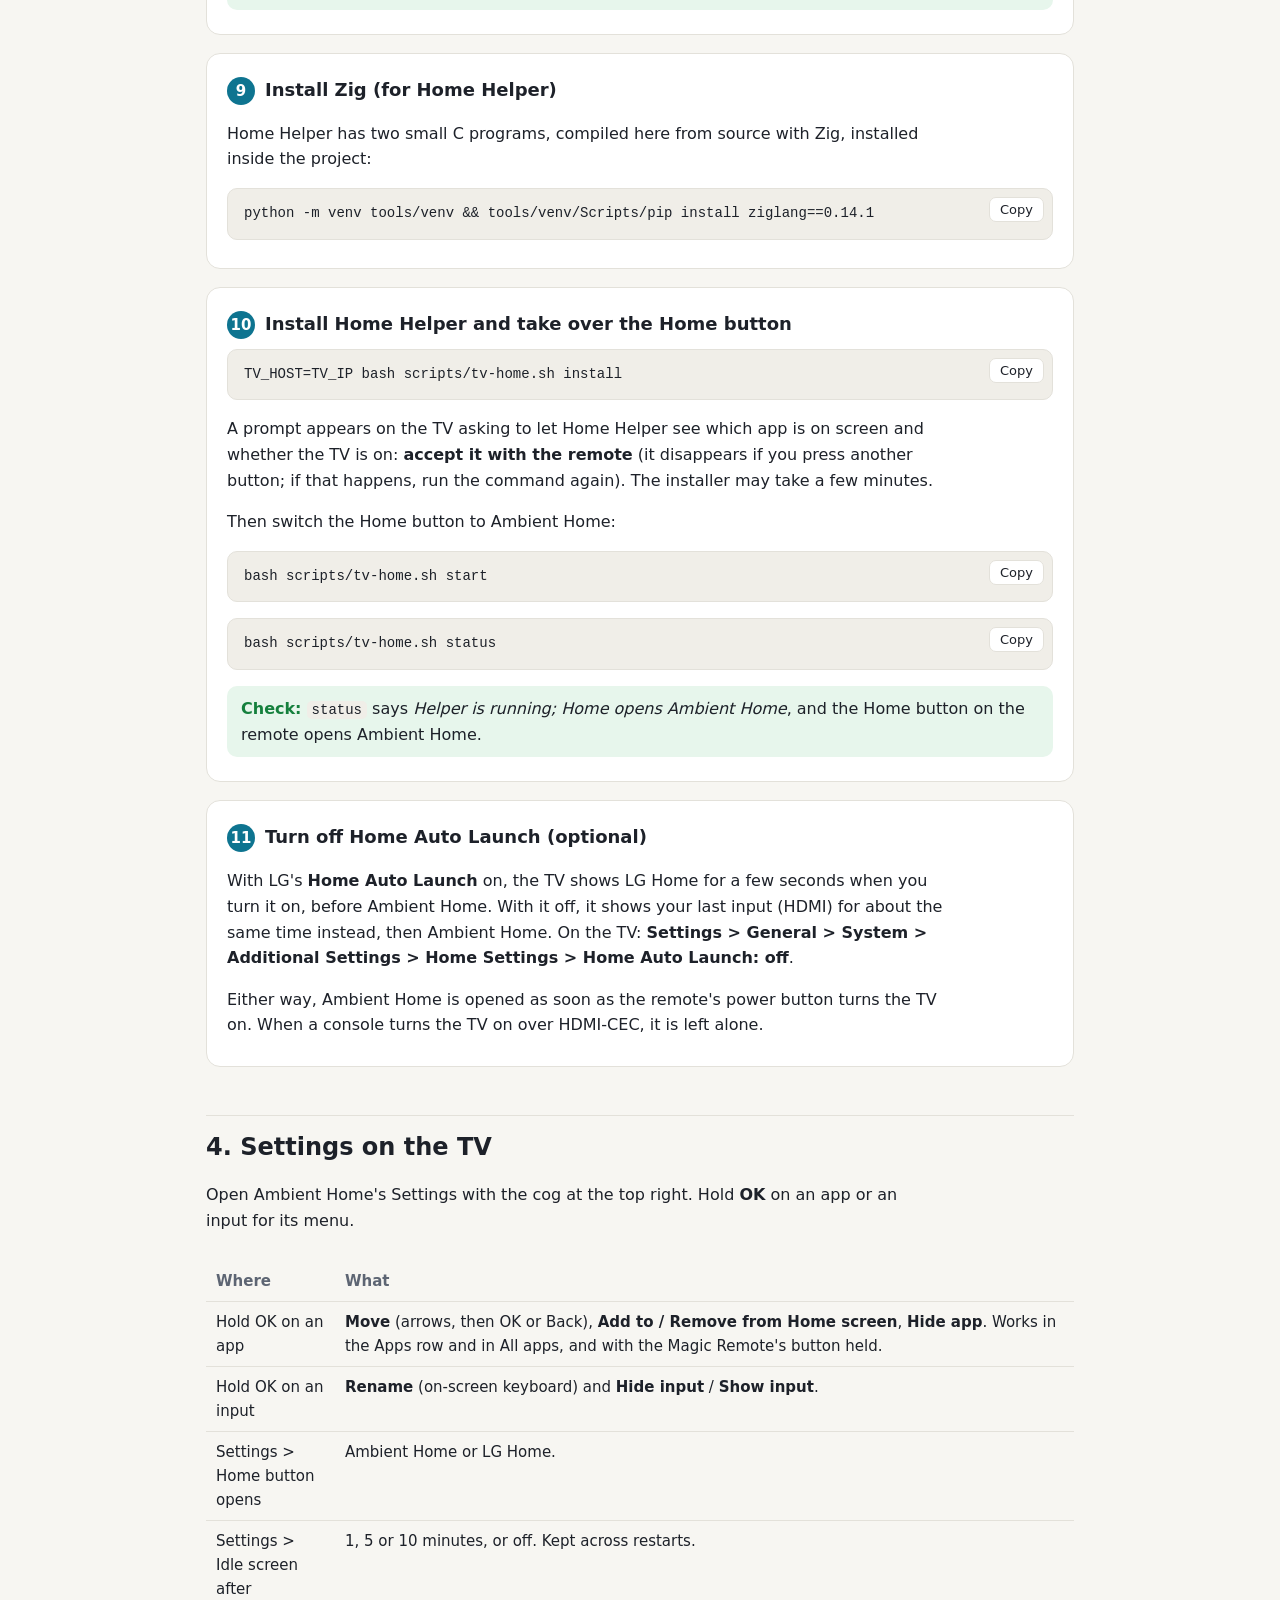
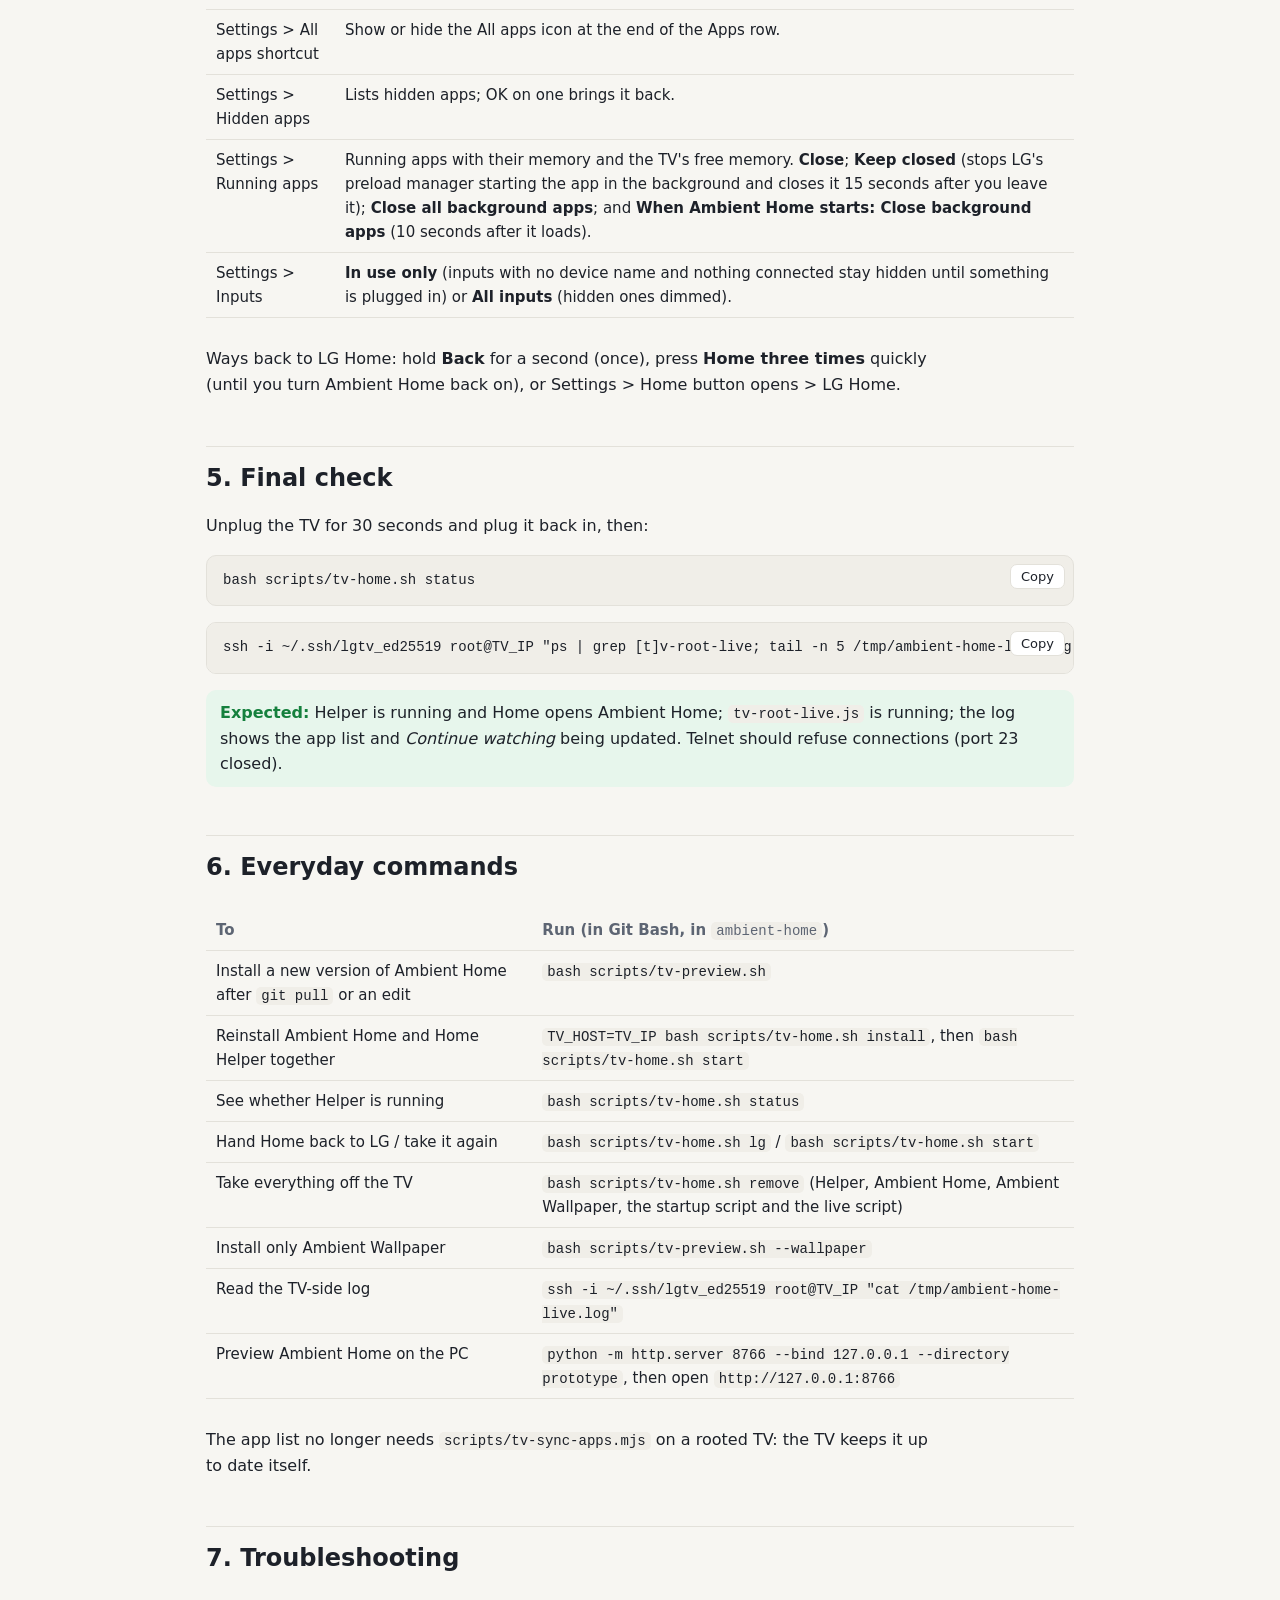
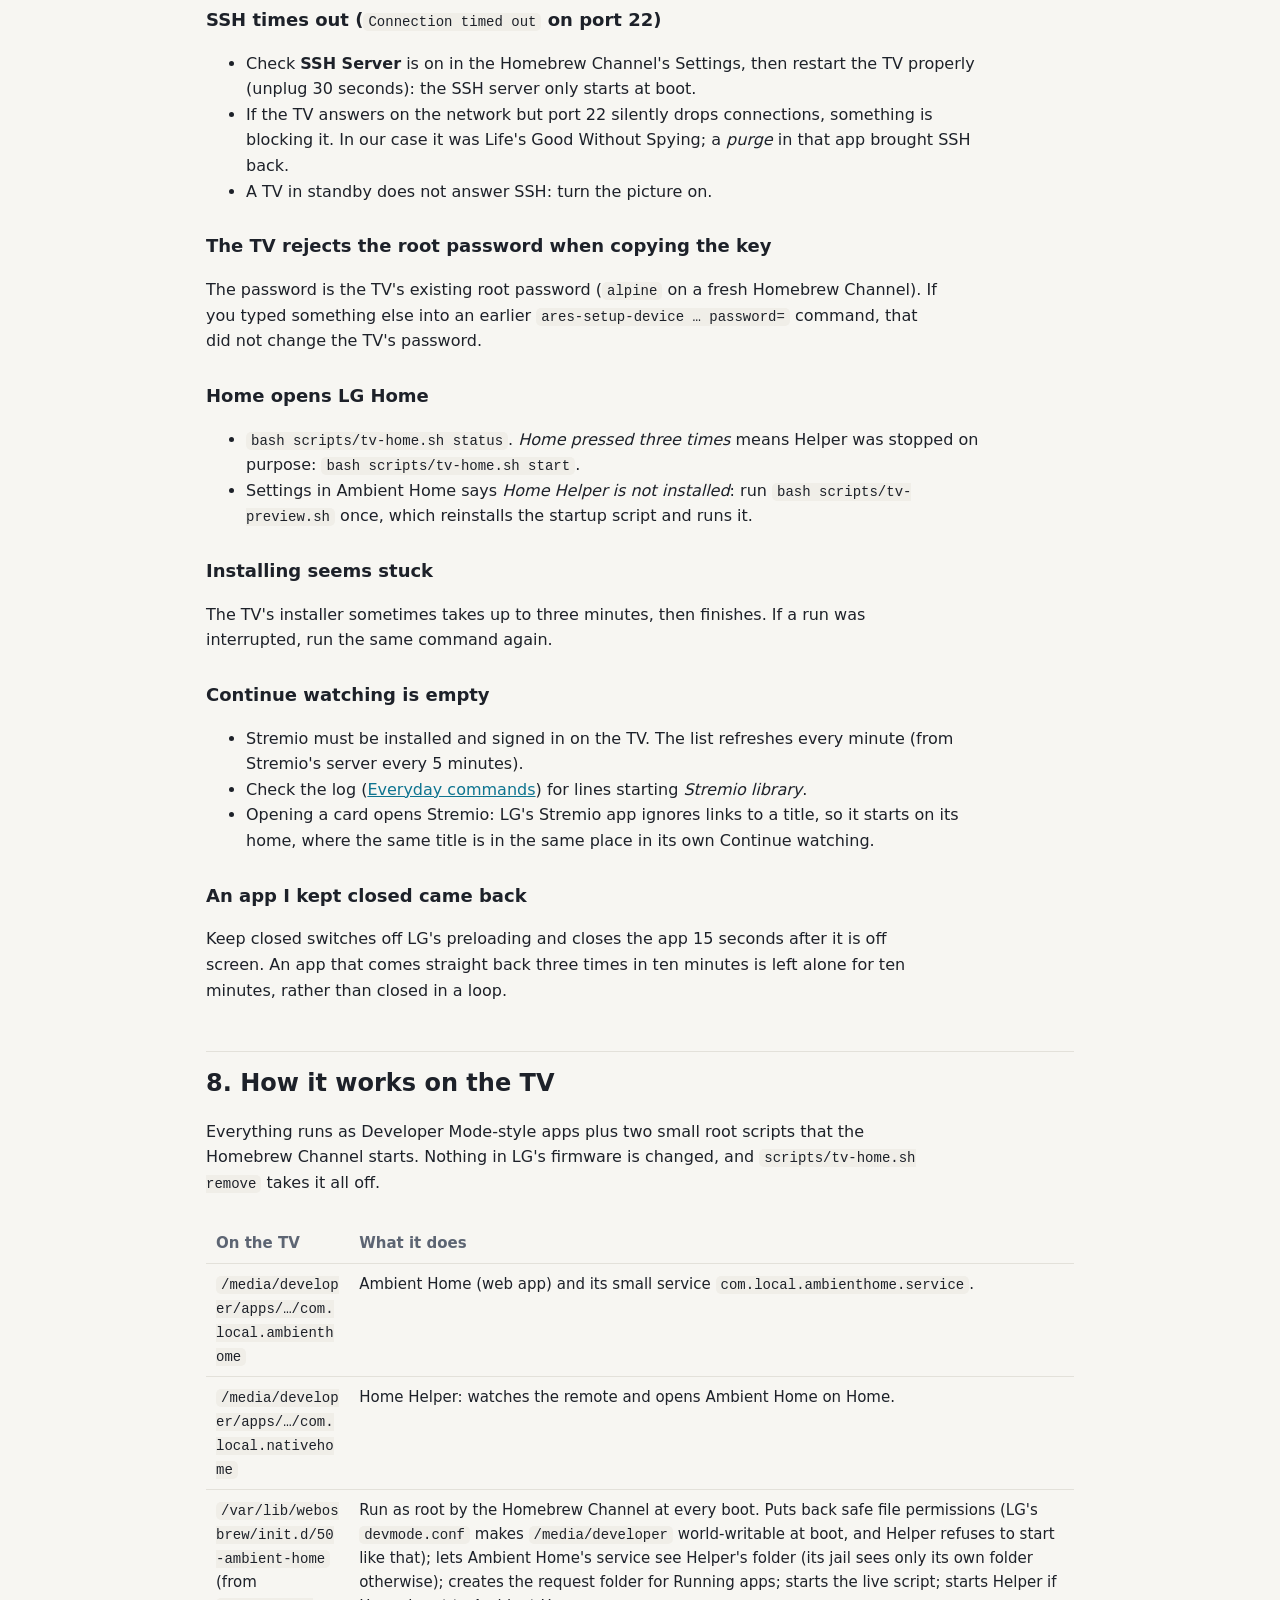
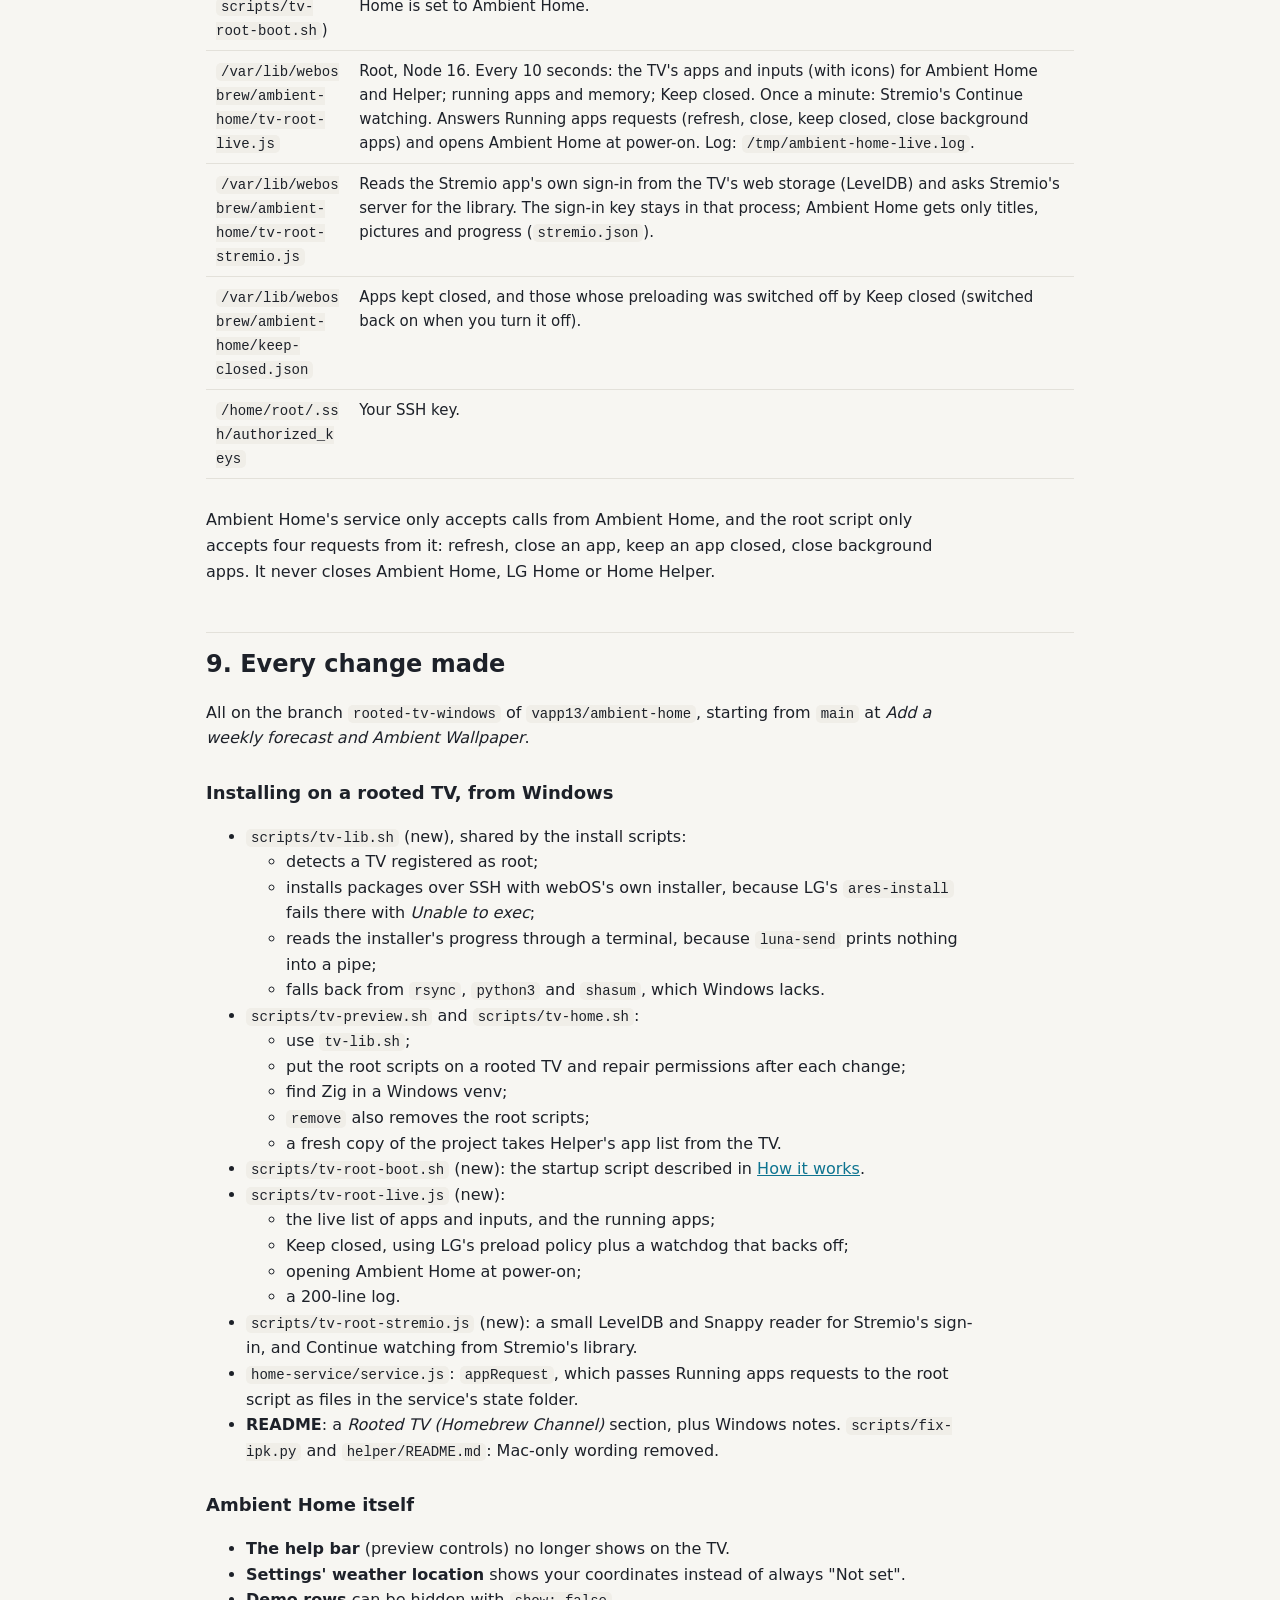
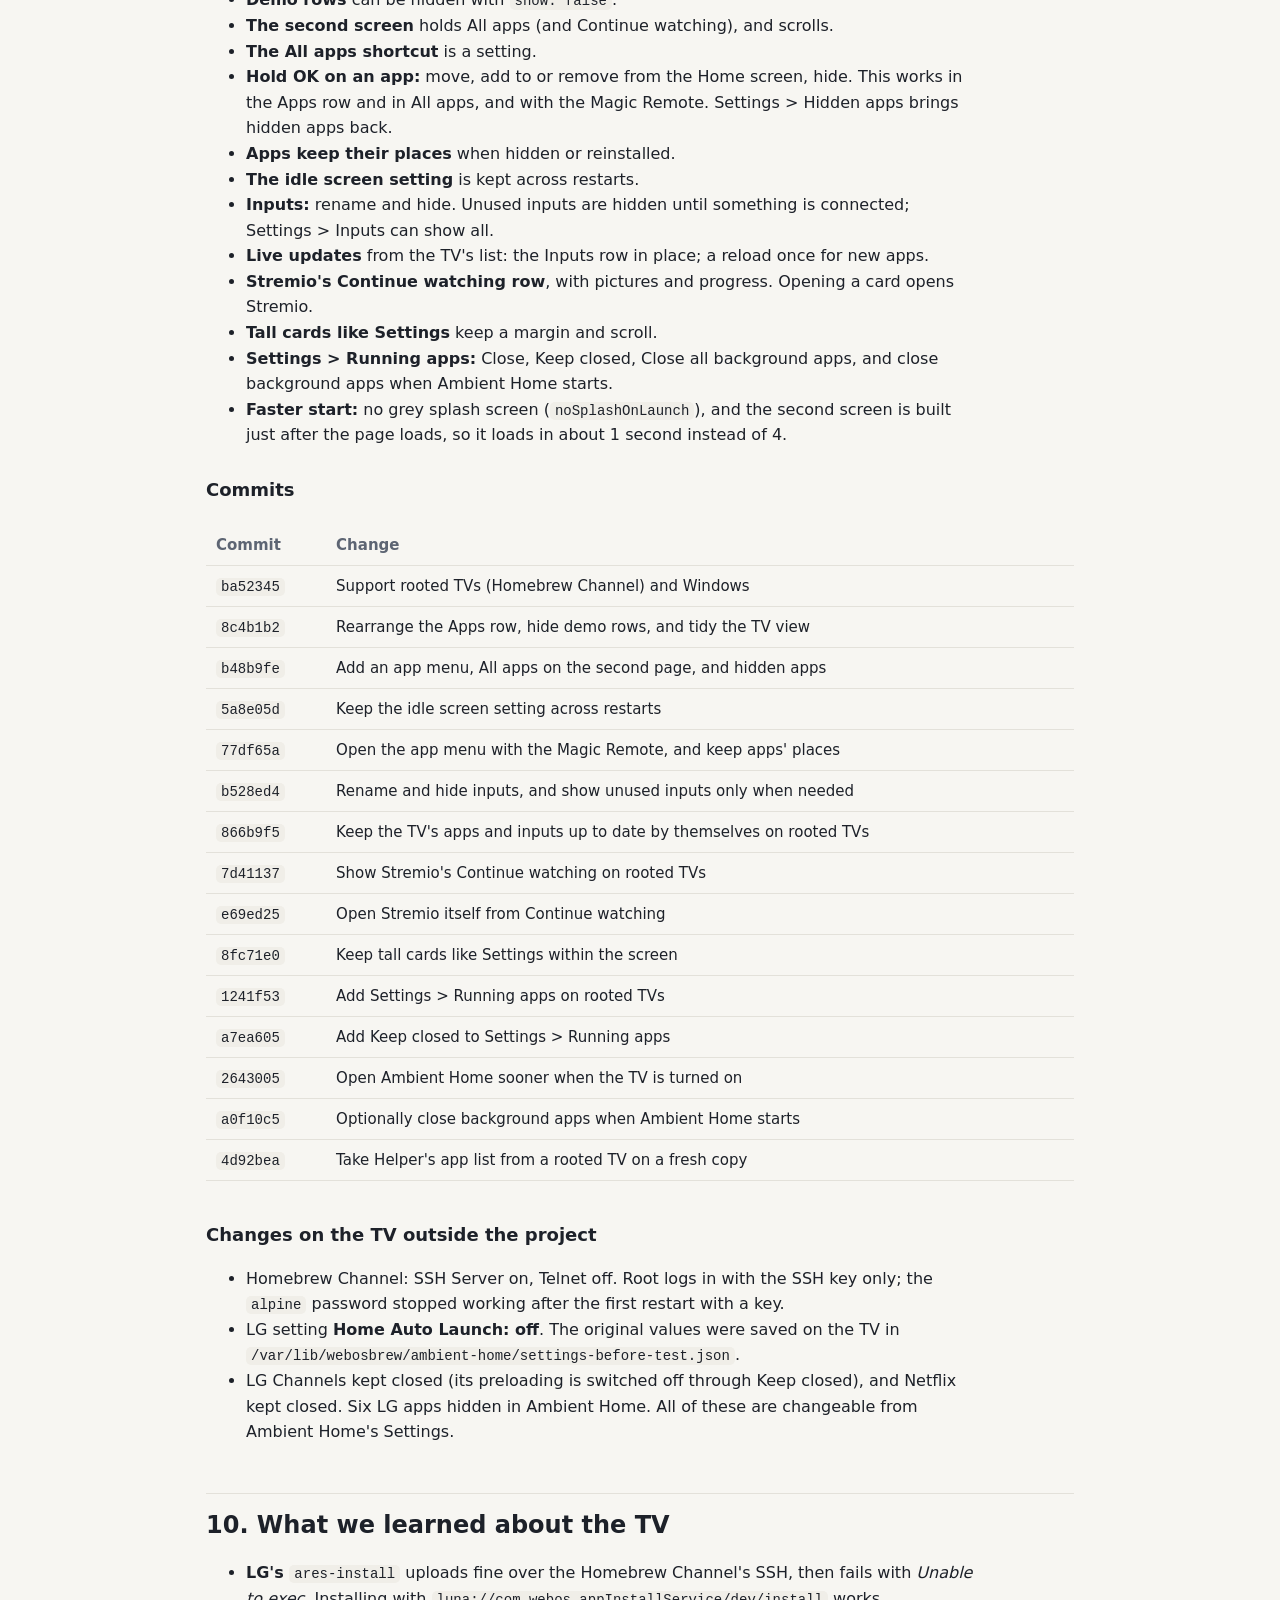
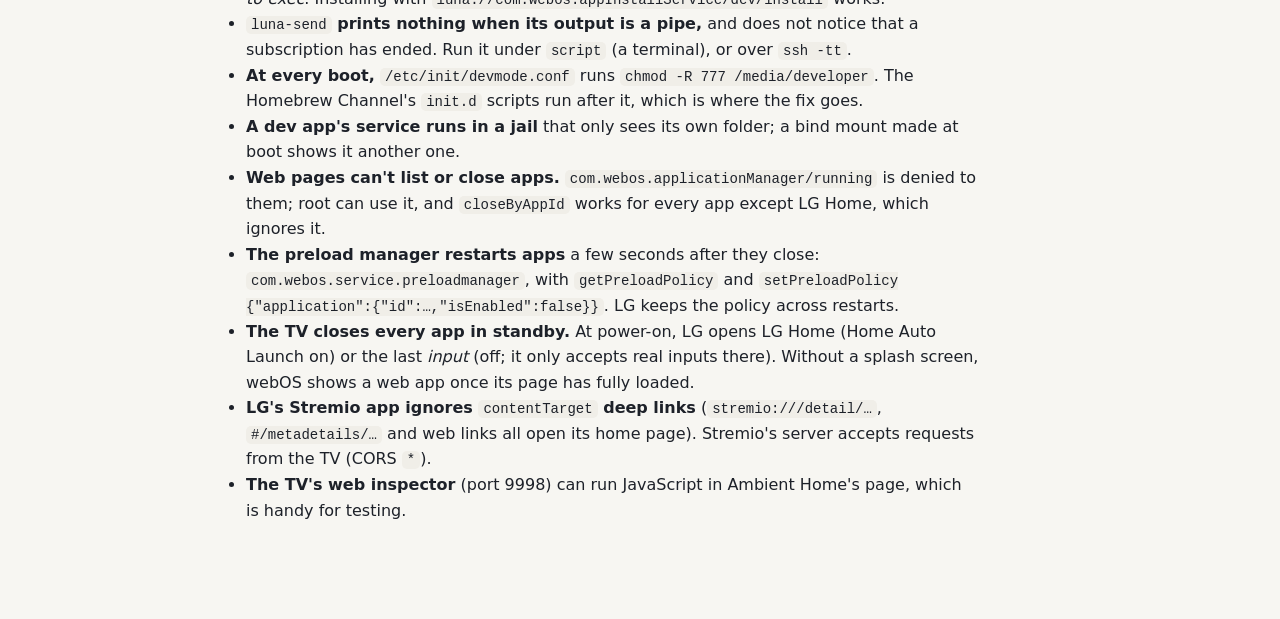
==== commit e320f06e: "Note the Life's Good settings tested with this setup Co-Authored-By: Claude Opus 5.5 <noreply@anthro" ====
--- a/docs/rooted-tv-guide.html
+++ b/docs/rooted-tv-guide.html
@@ -129,7 +129,23 @@
   <li><strong>Block system updates: on.</strong> An LG update can remove root.</li>
 </ul>
 <p>The SSH server starts when the TV starts: if it was off, restart the TV after turning it on (unplug it for 30 seconds; the power button only puts it in standby).</p>
-<div class="warn"><strong>Careful with Life's Good Without Spying.</strong> With its protection on, the TV's SSH port stopped answering, and only came back after a <em>purge</em> in that app. If you use it, turn its options on one at a time and check that SSH still connects after each.</div>
+<div class="warn"><strong>Careful with Life's Good Without Spying.</strong> With all of its protection on, including Voice, the TV's SSH port stopped answering, and only came back after a <em>purge</em> in that app. If you use it, turn its options on a few at a time and check that SSH still connects after each.</div>
+<p>These Life's Good settings were tested with everything in this guide: SSH, Ambient Home, the weather, Stremio's Continue watching and the power-on handling all keep working.</p>
+<ul>
+  <li><strong>On:</strong>
+    <ul>
+      <li>ACR / Alphonso, SmartAd, Telemetry &amp; crash reports, Home recommendations, App usage uploads, LG Channels, Ads &amp; ACR, Boot purge;</li>
+      <li>LG service platform, together with NTP clock: the clock then comes from internet time, and the LG Content Store won't open until you switch LG service platform off;</li>
+      <li>ThinQ: this stops the LG ThinQ phone app and Alexa.</li>
+    </ul>
+  </li>
+  <li><strong>Off:</strong>
+    <ul>
+      <li>Voice: kept on, so voice search works, for example in Stremio;</li>
+      <li>Content Store, Remote code lookup, Firmware updates (the Homebrew Channel already blocks updates), LAN discovery (it breaks casting), DNS filter.</li>
+    </ul>
+  </li>
+</ul>
 </div>
 
 <div class="step">
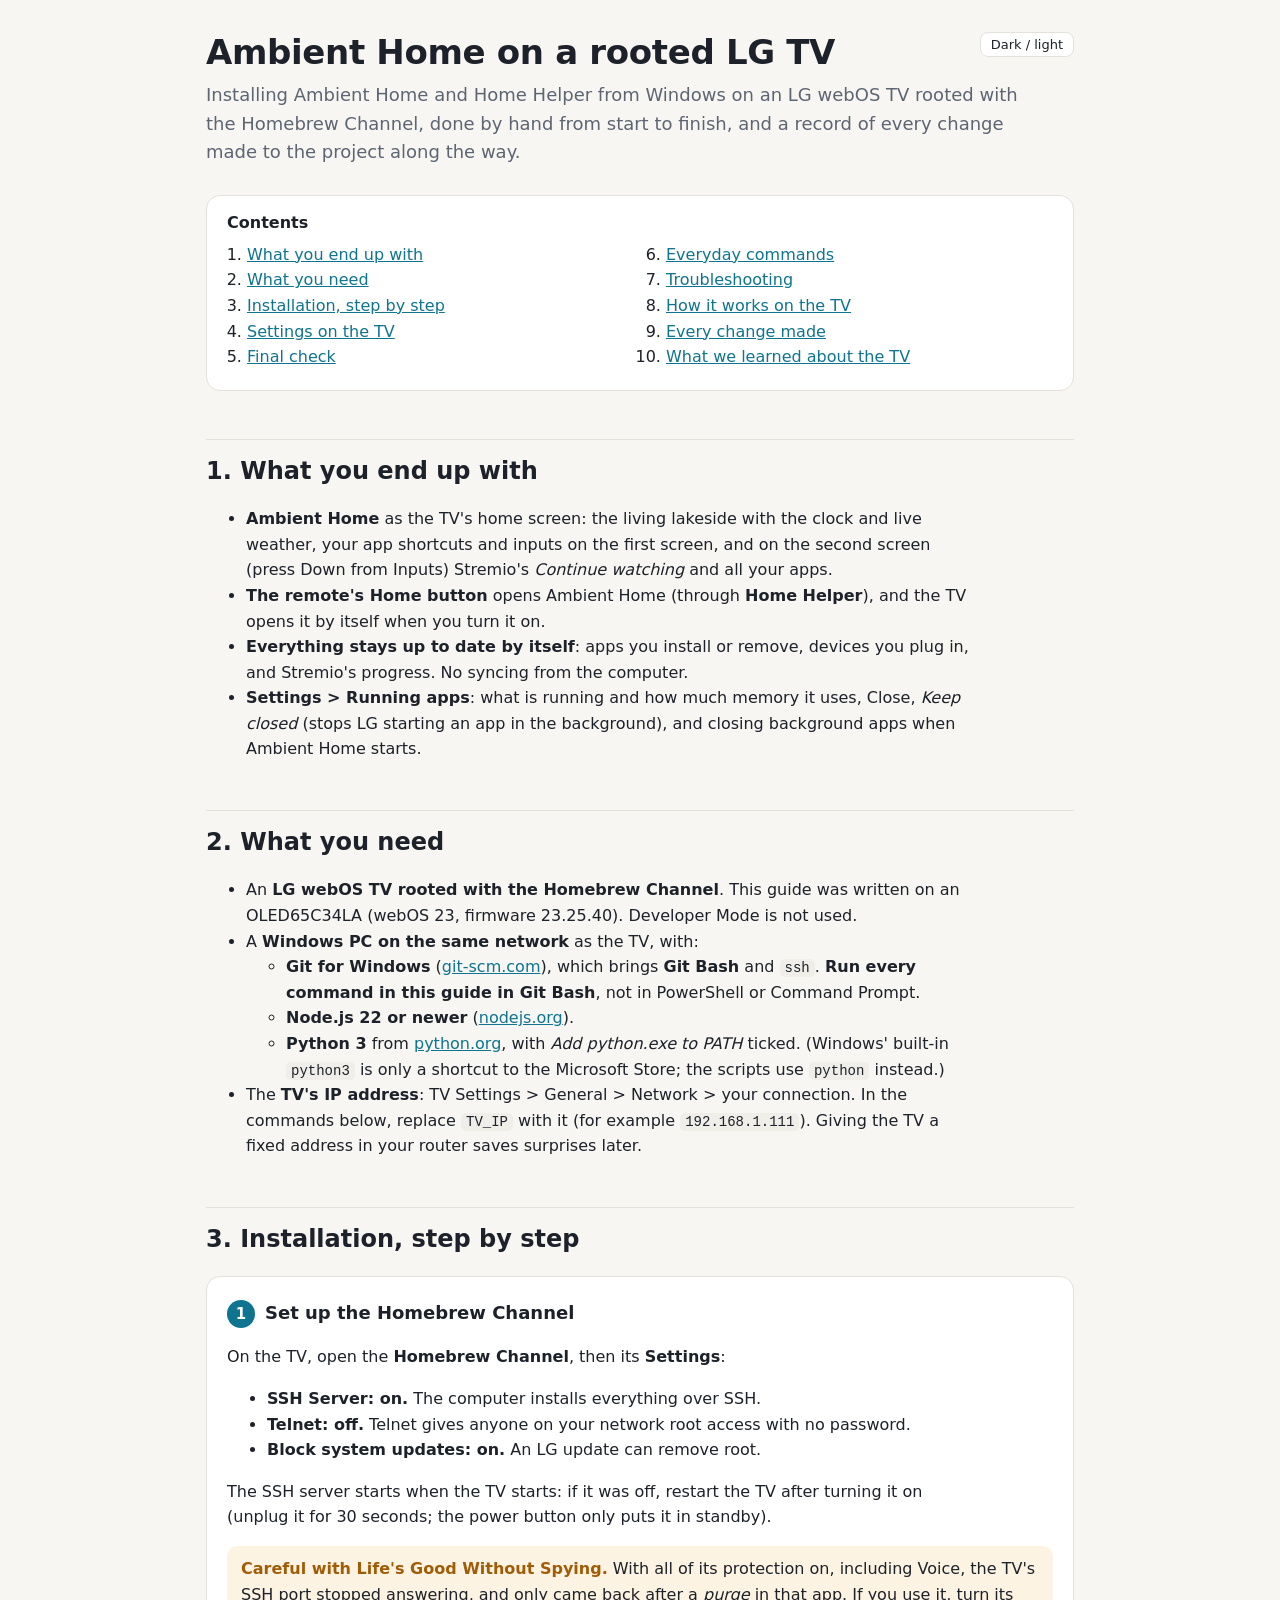
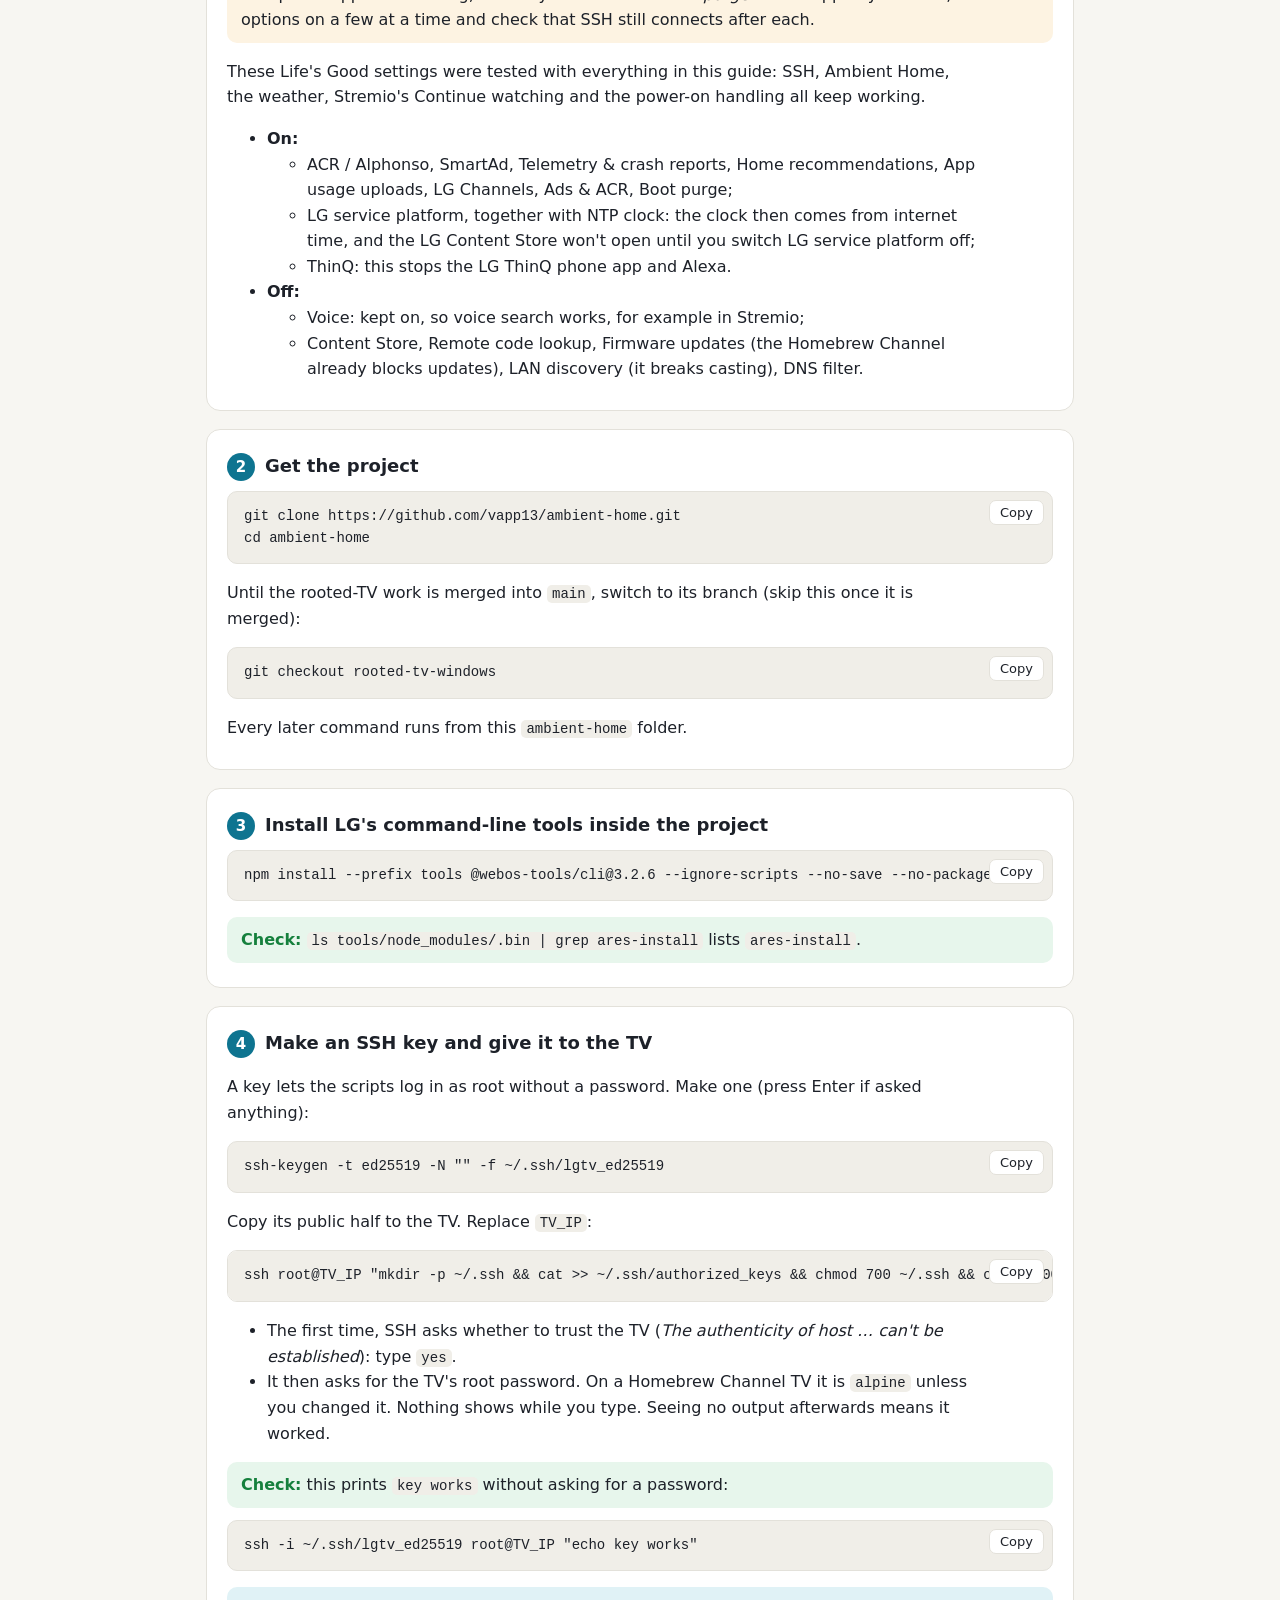
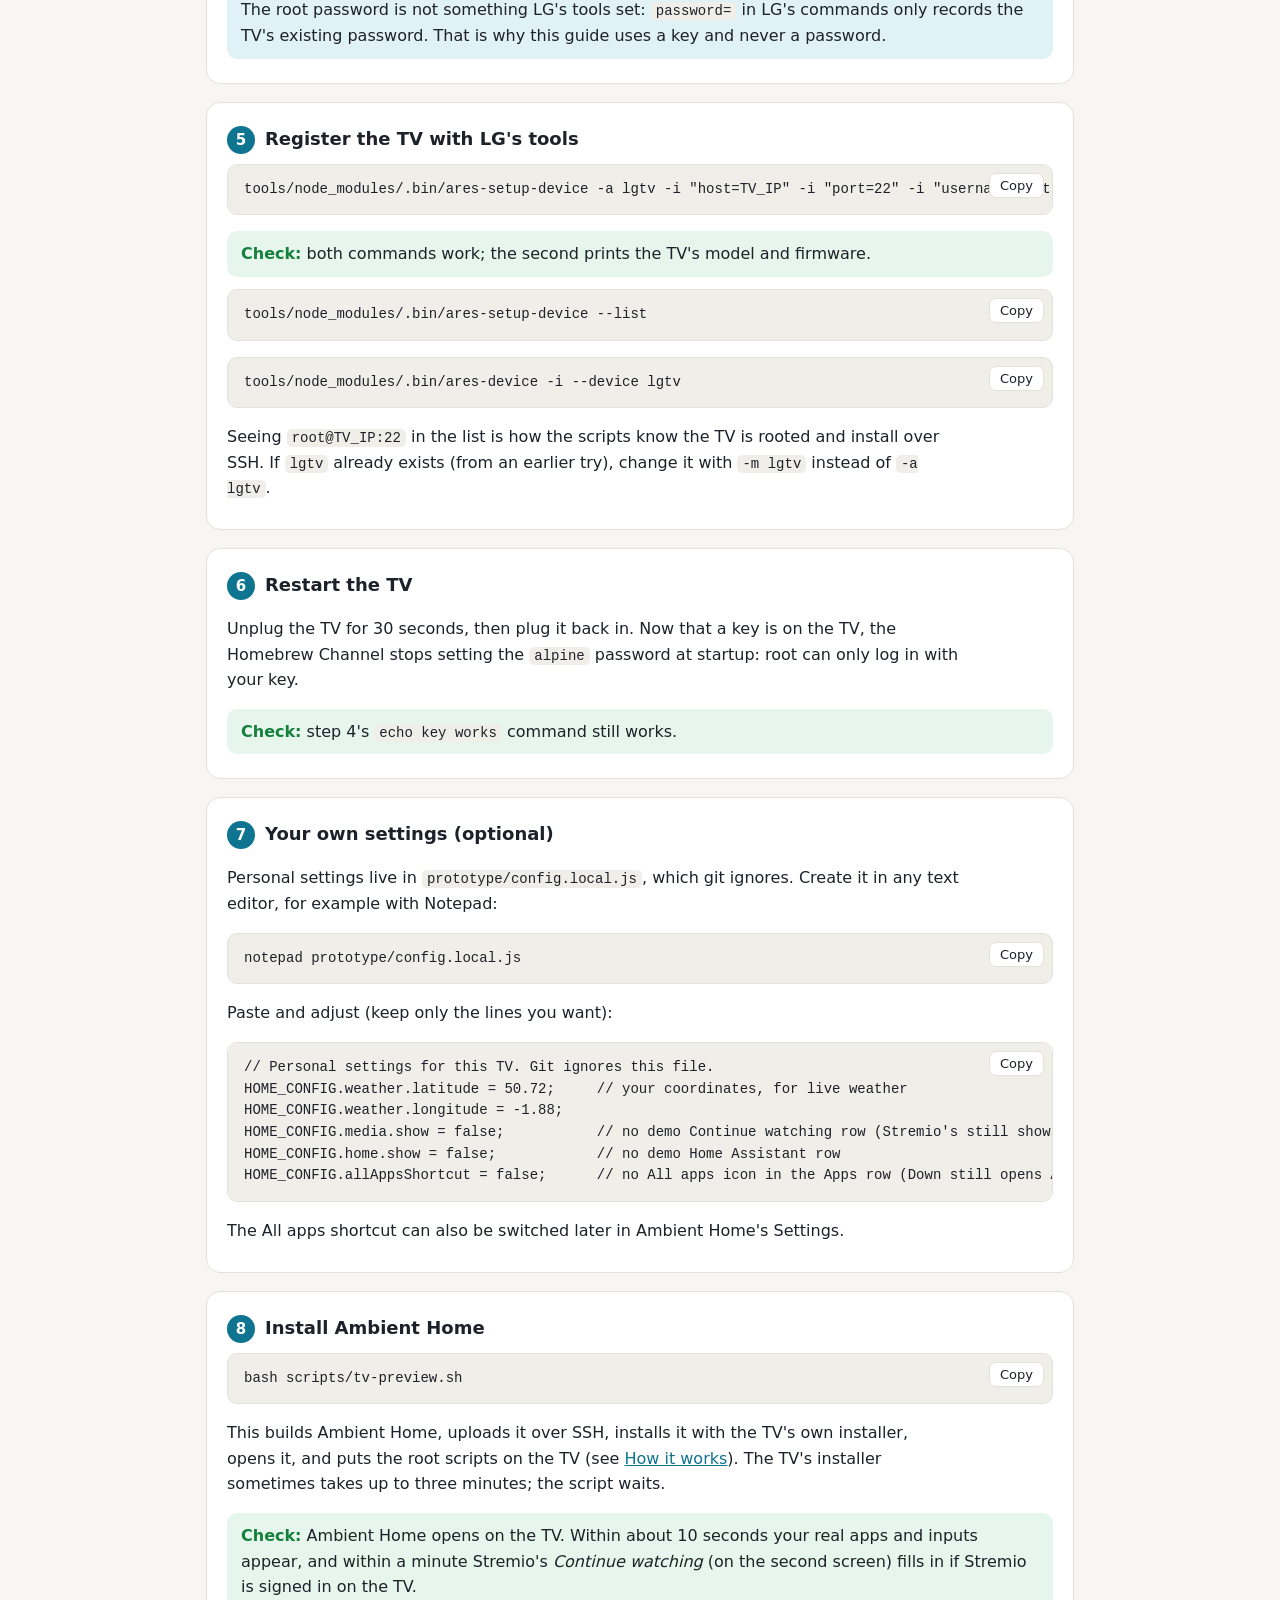
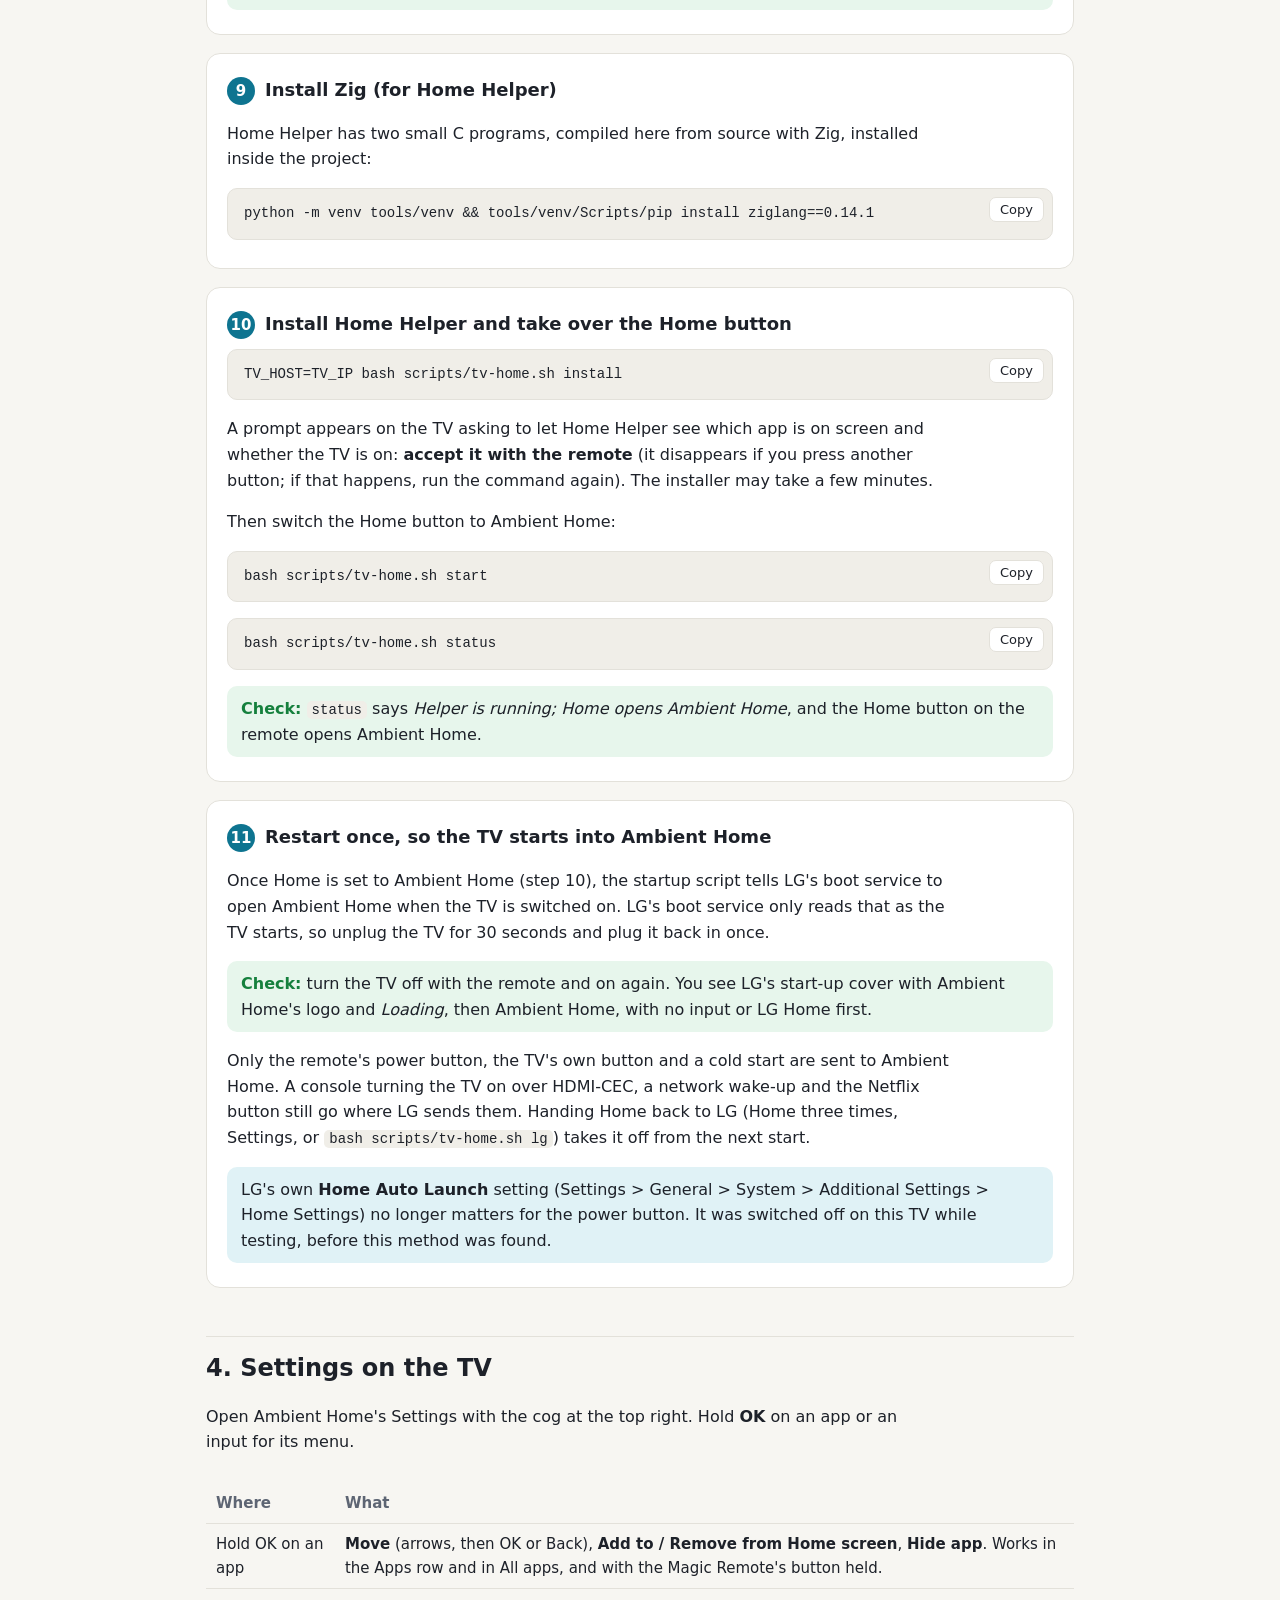
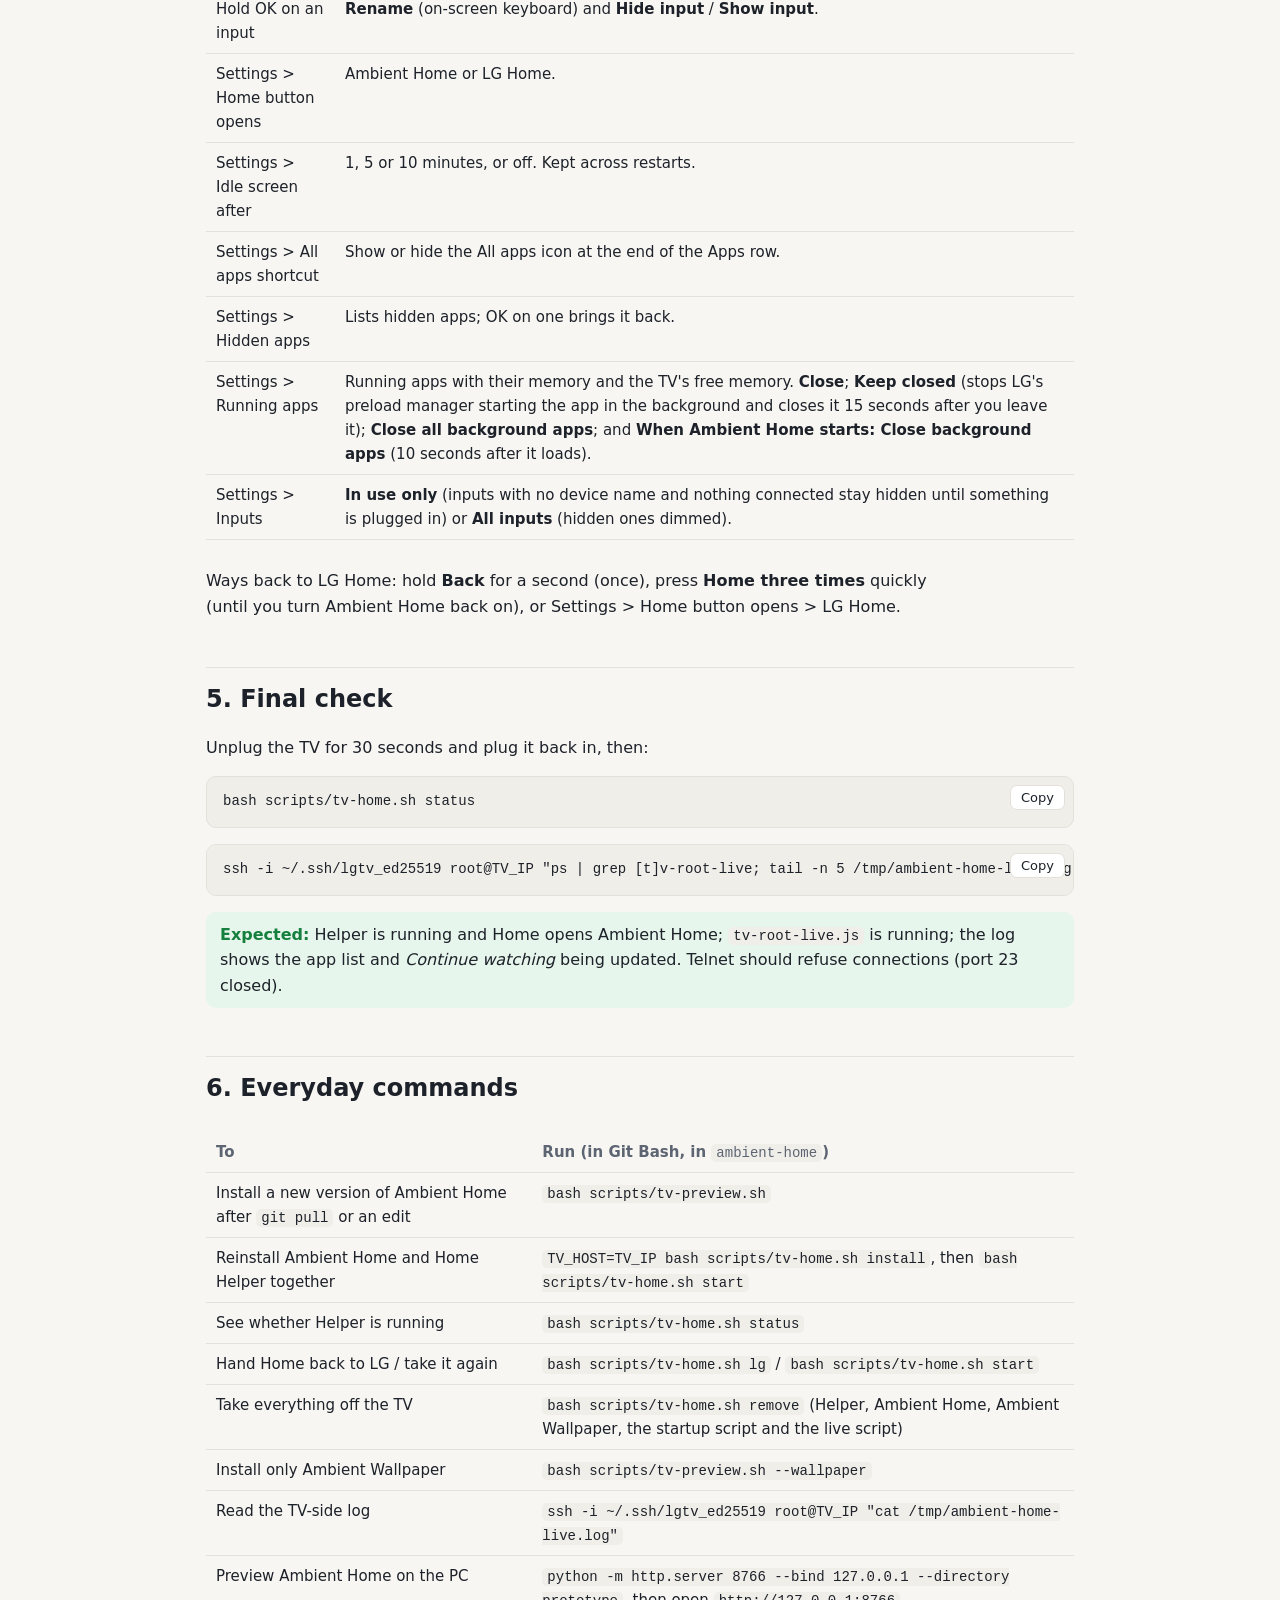
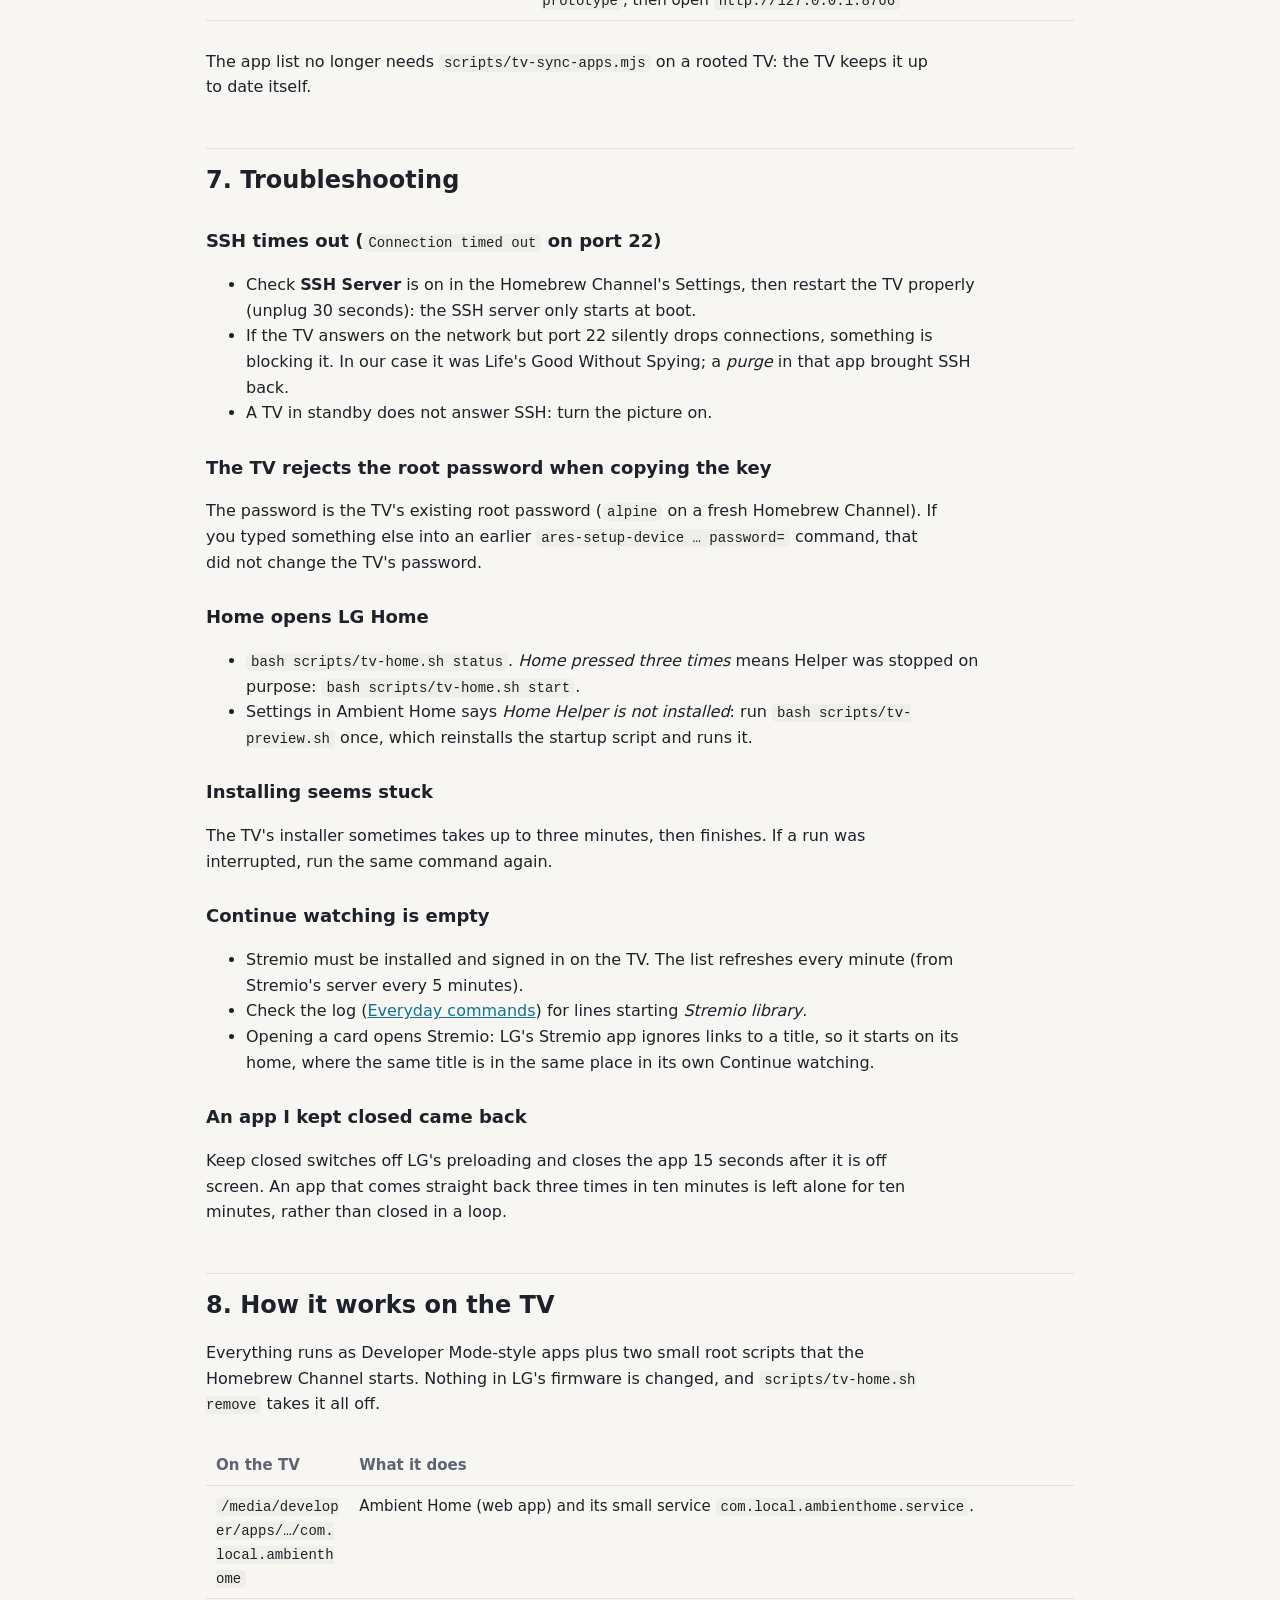
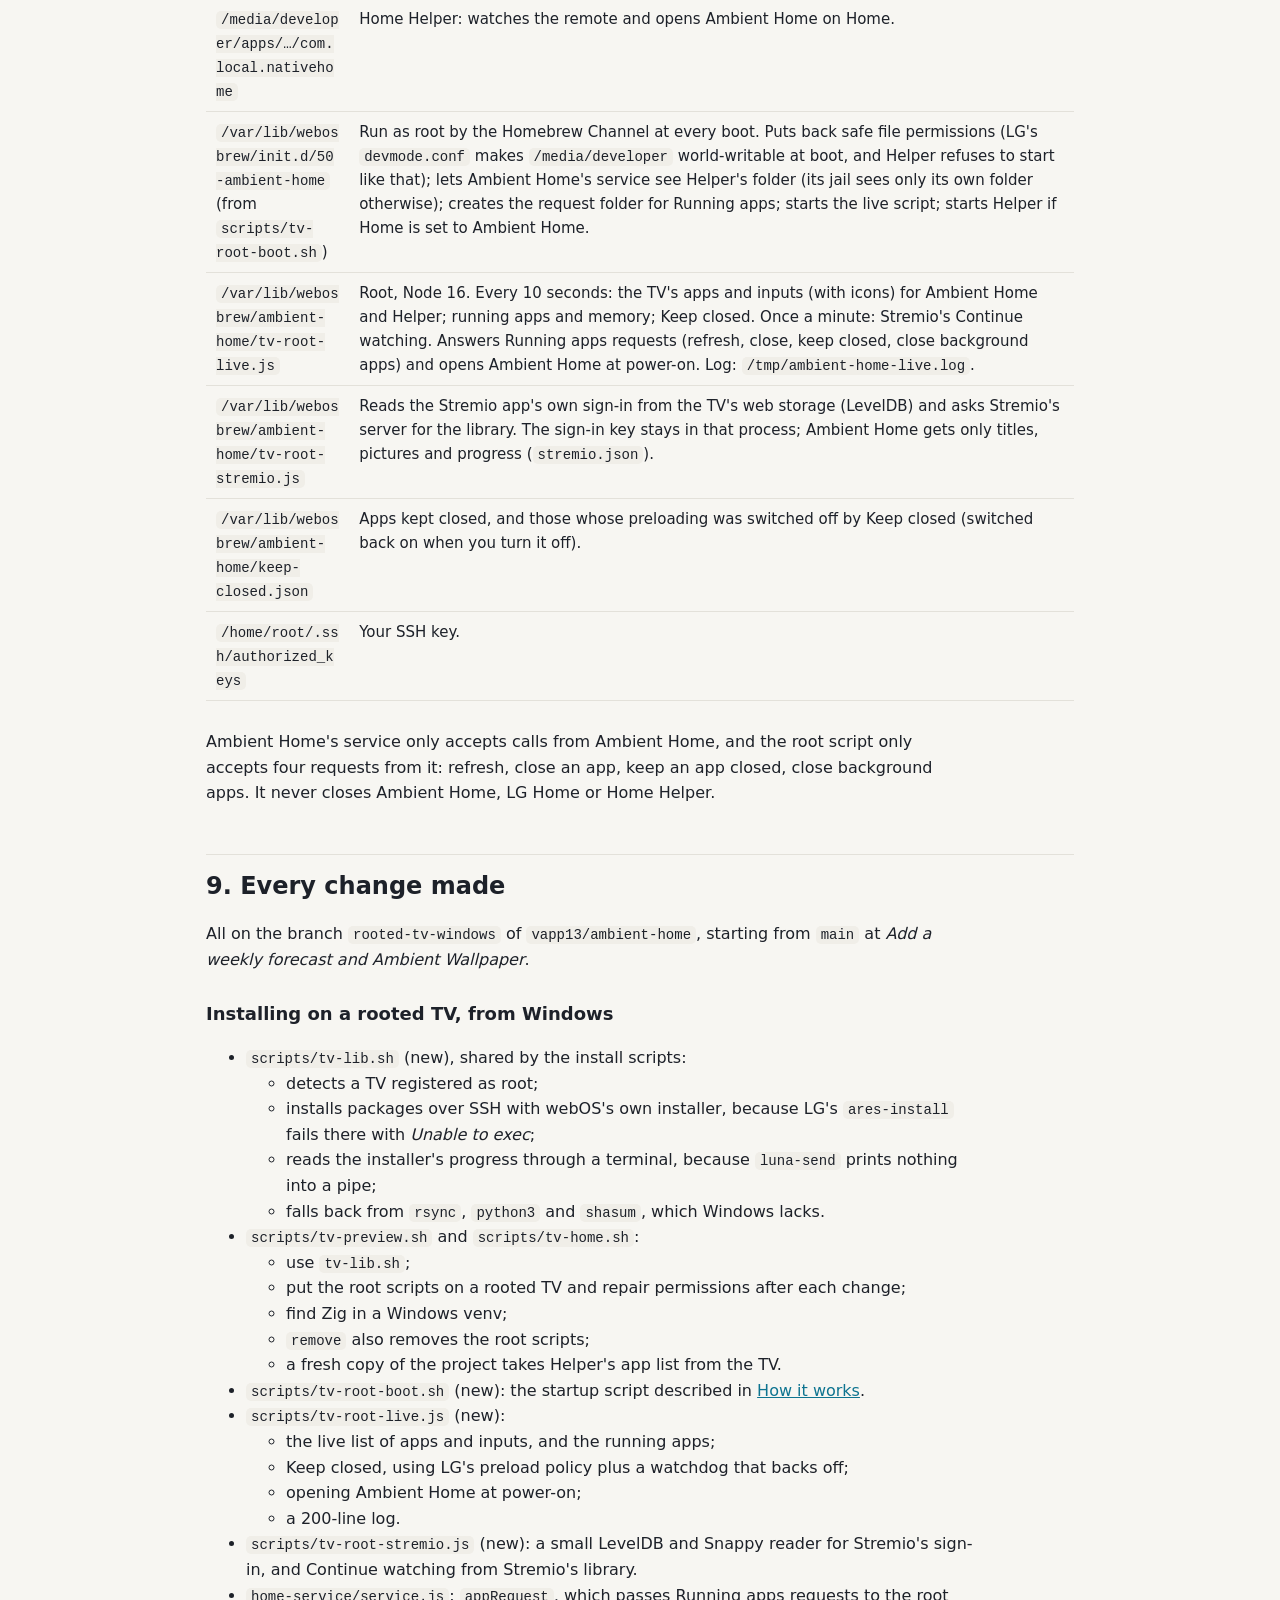
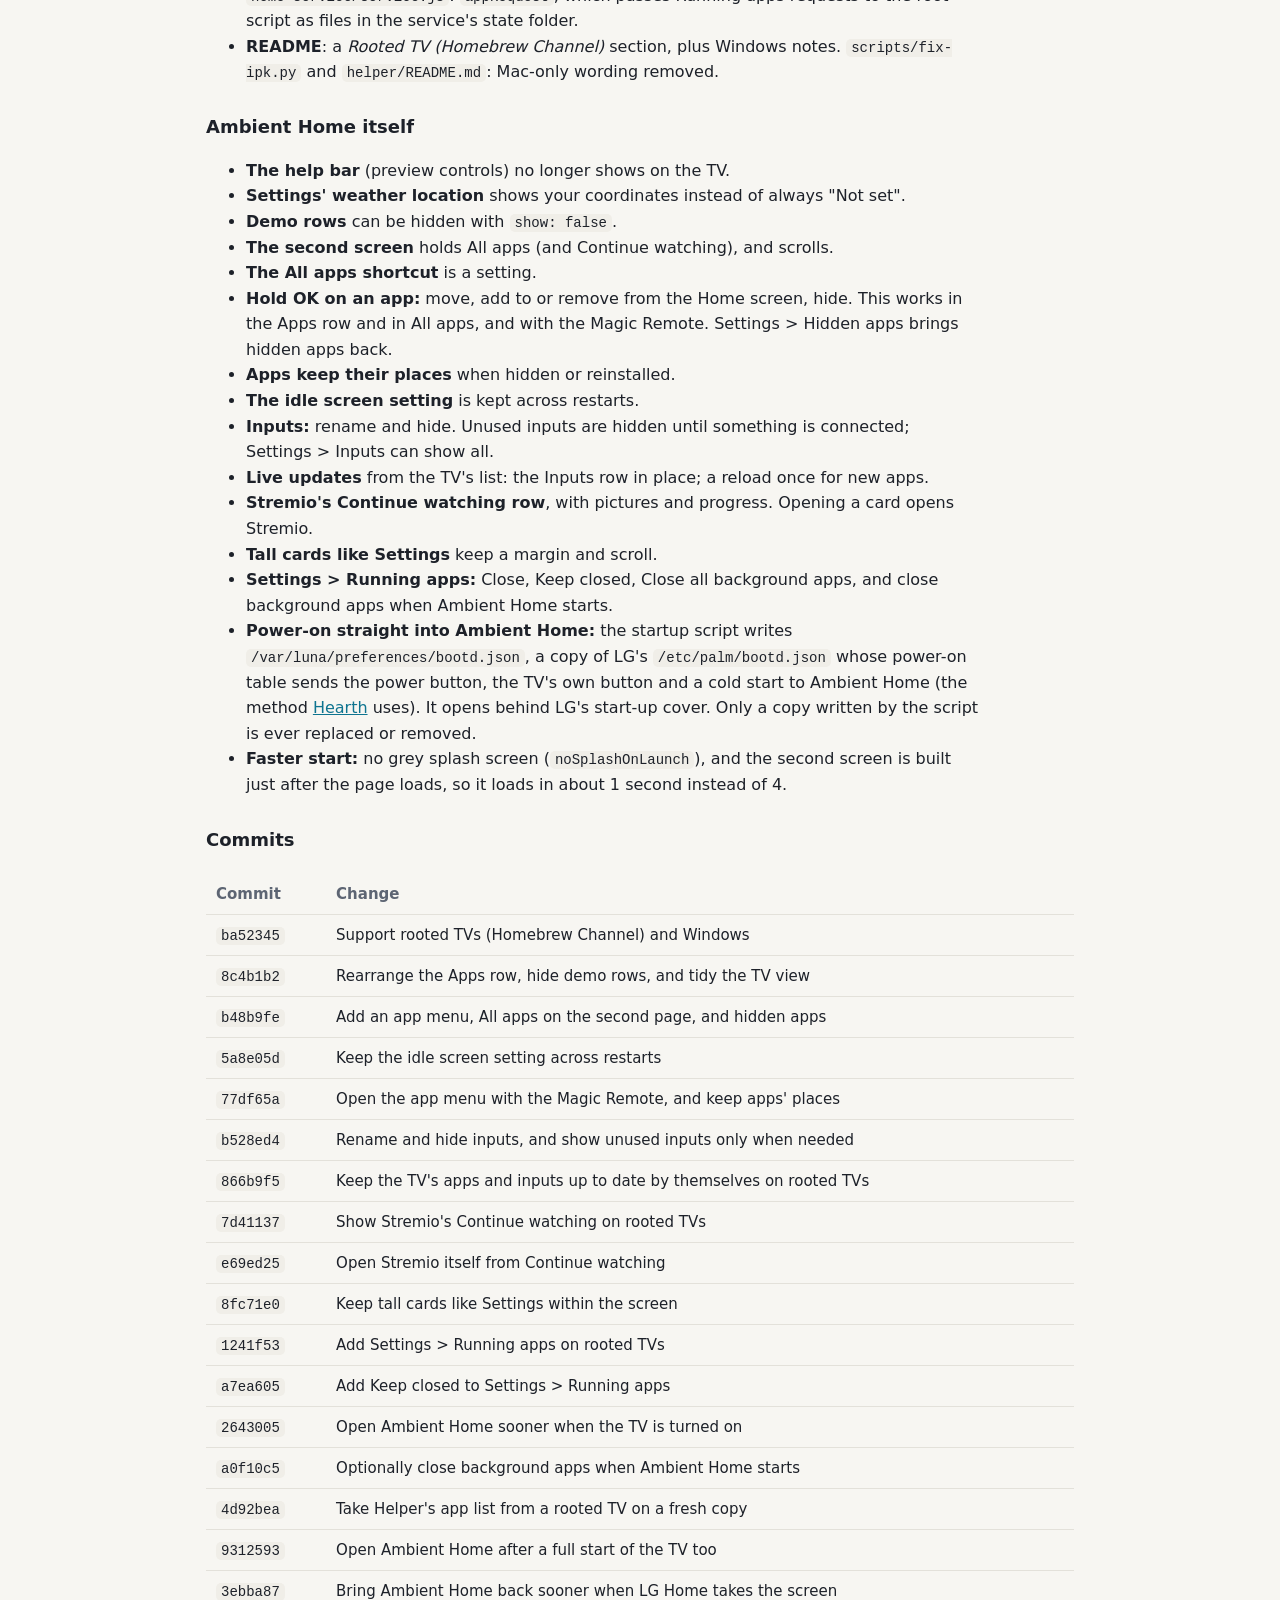
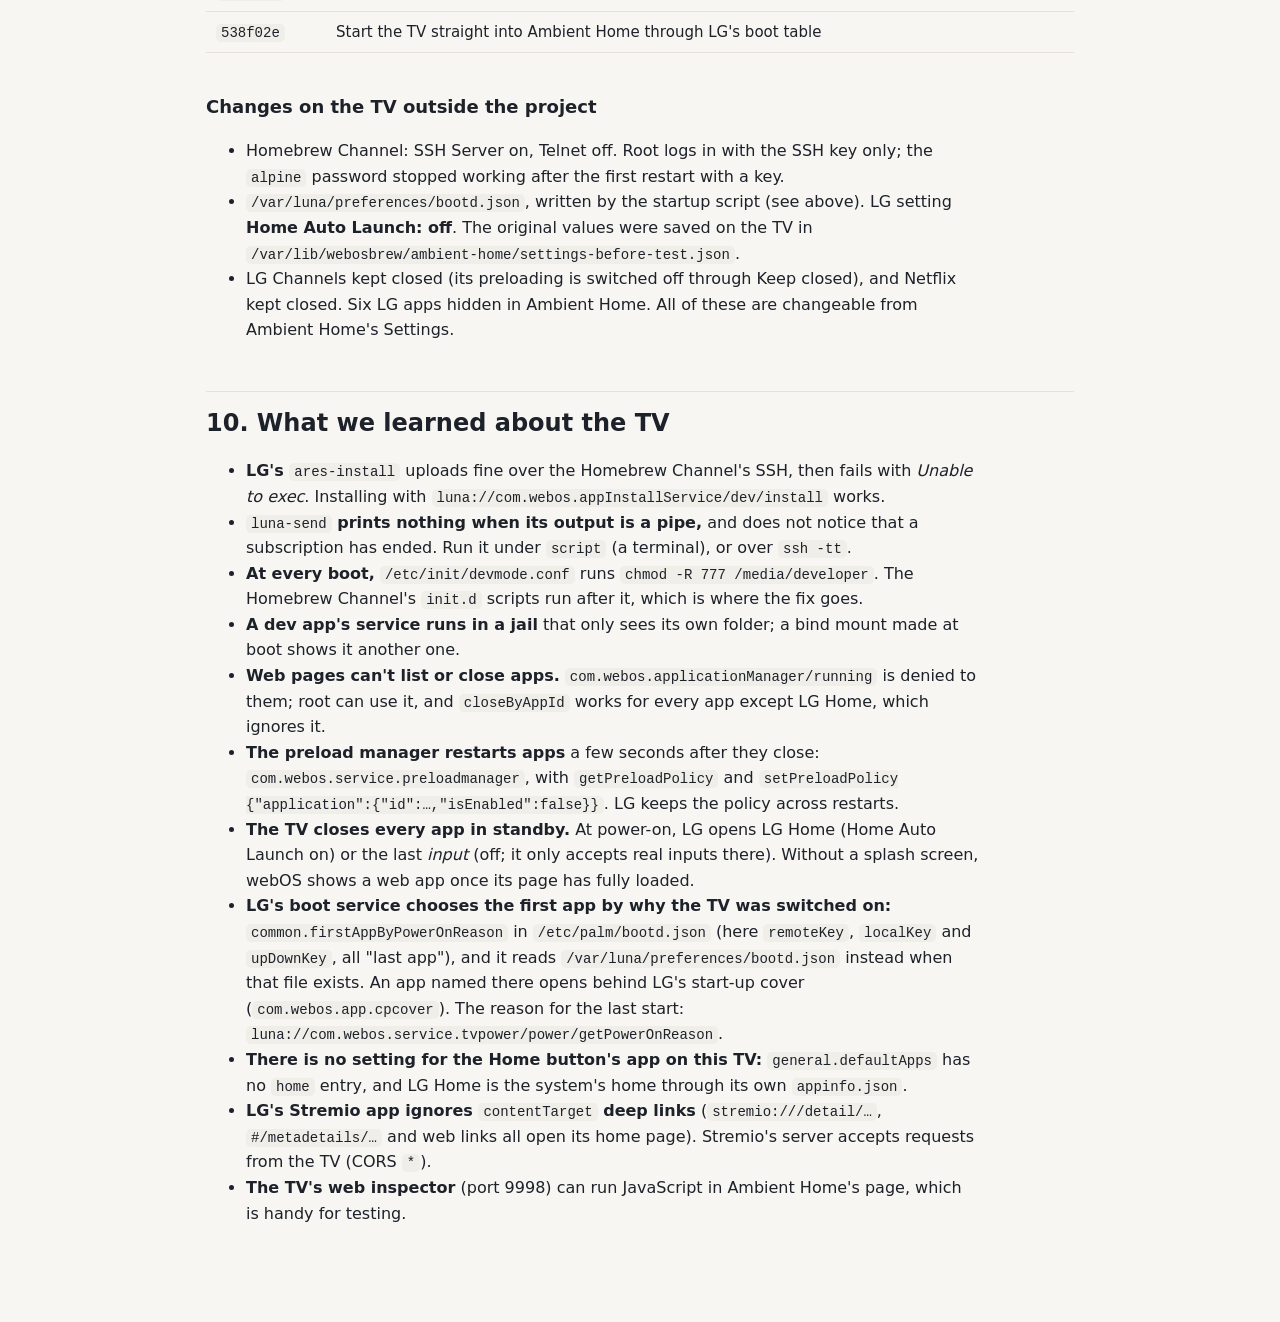
==== commit cce4378e: "Document starting the TV straight into Ambient Home Co-Authored-By: Claude Opus 5.5 <noreply@anthrop" ====
--- a/docs/rooted-tv-guide.html
+++ b/docs/rooted-tv-guide.html
@@ -231,9 +231,11 @@
 </div>
 
 <div class="step">
-<h3><span class="n">11</span>Turn off Home Auto Launch (optional)</h3>
-<p>With LG's <strong>Home Auto Launch</strong> on, the TV shows LG Home for a few seconds when you turn it on, before Ambient Home. With it off, it shows your last input (HDMI) for about the same time instead, then Ambient Home. On the TV: <strong>Settings &gt; General &gt; System &gt; Additional Settings &gt; Home Settings &gt; Home Auto Launch: off</strong>.</p>
-<p>Either way, Ambient Home is opened as soon as the remote's power button turns the TV on. When a console turns the TV on over HDMI-CEC, it is left alone.</p>
+<h3><span class="n">11</span>Restart once, so the TV starts into Ambient Home</h3>
+<p>Once Home is set to Ambient Home (step 10), the startup script tells LG's boot service to open Ambient Home when the TV is switched on. LG's boot service only reads that as the TV starts, so unplug the TV for 30 seconds and plug it back in once.</p>
+<div class="check"><strong>Check:</strong> turn the TV off with the remote and on again. You see LG's start-up cover with Ambient Home's logo and <em>Loading</em>, then Ambient Home, with no input or LG Home first.</div>
+<p>Only the remote's power button, the TV's own button and a cold start are sent to Ambient Home. A console turning the TV on over HDMI-CEC, a network wake-up and the Netflix button still go where LG sends them. Handing Home back to LG (Home three times, Settings, or <code>bash scripts/tv-home.sh lg</code>) takes it off from the next start.</p>
+<div class="note">LG's own <strong>Home Auto Launch</strong> setting (Settings &gt; General &gt; System &gt; Additional Settings &gt; Home Settings) no longer matters for the power button. It was switched off on this TV while testing, before this method was found.</div>
 </div>
 
 <h2 id="settings">4. Settings on the TV</h2>
@@ -361,6 +363,7 @@
   <li><strong>Stremio's Continue watching row</strong>, with pictures and progress. Opening a card opens Stremio.</li>
   <li><strong>Tall cards like Settings</strong> keep a margin and scroll.</li>
   <li><strong>Settings &gt; Running apps:</strong> Close, Keep closed, Close all background apps, and close background apps when Ambient Home starts.</li>
+  <li><strong>Power-on straight into Ambient Home:</strong> the startup script writes <code>/var/luna/preferences/bootd.json</code>, a copy of LG's <code>/etc/palm/bootd.json</code> whose power-on table sends the power button, the TV's own button and a cold start to Ambient Home (the method <a href="https://github.com/rudra-avatar/Hearth">Hearth</a> uses). It opens behind LG's start-up cover. Only a copy written by the script is ever replaced or removed.</li>
   <li><strong>Faster start:</strong> no grey splash screen (<code>noSplashOnLaunch</code>), and the second screen is built just after the page loads, so it loads in about 1 second instead of 4.</li>
 </ul>
 
@@ -382,12 +385,15 @@
   <tr><td><code>2643005</code></td><td>Open Ambient Home sooner when the TV is turned on</td></tr>
   <tr><td><code>a0f10c5</code></td><td>Optionally close background apps when Ambient Home starts</td></tr>
   <tr><td><code>4d92bea</code></td><td>Take Helper's app list from a rooted TV on a fresh copy</td></tr>
+  <tr><td><code>9312593</code></td><td>Open Ambient Home after a full start of the TV too</td></tr>
+  <tr><td><code>3ebba87</code></td><td>Bring Ambient Home back sooner when LG Home takes the screen</td></tr>
+  <tr><td><code>538f02e</code></td><td>Start the TV straight into Ambient Home through LG's boot table</td></tr>
 </table></div>
 
 <h3>Changes on the TV outside the project</h3>
 <ul>
   <li>Homebrew Channel: SSH Server on, Telnet off. Root logs in with the SSH key only; the <code>alpine</code> password stopped working after the first restart with a key.</li>
-  <li>LG setting <strong>Home Auto Launch: off</strong>. The original values were saved on the TV in <code>/var/lib/webosbrew/ambient-home/settings-before-test.json</code>.</li>
+  <li><code>/var/luna/preferences/bootd.json</code>, written by the startup script (see above). LG setting <strong>Home Auto Launch: off</strong>. The original values were saved on the TV in <code>/var/lib/webosbrew/ambient-home/settings-before-test.json</code>.</li>
   <li>LG Channels kept closed (its preloading is switched off through Keep closed), and Netflix kept closed. Six LG apps hidden in Ambient Home. All of these are changeable from Ambient Home's Settings.</li>
 </ul>
 
@@ -400,6 +406,8 @@
   <li><strong>Web pages can't list or close apps.</strong> <code>com.webos.applicationManager/running</code> is denied to them; root can use it, and <code>closeByAppId</code> works for every app except LG Home, which ignores it.</li>
   <li><strong>The preload manager restarts apps</strong> a few seconds after they close: <code>com.webos.service.preloadmanager</code>, with <code>getPreloadPolicy</code> and <code>setPreloadPolicy {"application":{"id":…,"isEnabled":false}}</code>. LG keeps the policy across restarts.</li>
   <li><strong>The TV closes every app in standby.</strong> At power-on, LG opens LG Home (Home Auto Launch on) or the last <em>input</em> (off; it only accepts real inputs there). Without a splash screen, webOS shows a web app once its page has fully loaded.</li>
+  <li><strong>LG's boot service chooses the first app by why the TV was switched on:</strong> <code>common.firstAppByPowerOnReason</code> in <code>/etc/palm/bootd.json</code> (here <code>remoteKey</code>, <code>localKey</code> and <code>upDownKey</code>, all "last app"), and it reads <code>/var/luna/preferences/bootd.json</code> instead when that file exists. An app named there opens behind LG's start-up cover (<code>com.webos.app.cpcover</code>). The reason for the last start: <code>luna://com.webos.service.tvpower/power/getPowerOnReason</code>.</li>
+  <li><strong>There is no setting for the Home button's app on this TV:</strong> <code>general.defaultApps</code> has no <code>home</code> entry, and LG Home is the system's home through its own <code>appinfo.json</code>.</li>
   <li><strong>LG's Stremio app ignores <code>contentTarget</code> deep links</strong> (<code>stremio:///detail/…</code>, <code>#/metadetails/…</code> and web links all open its home page). Stremio's server accepts requests from the TV (CORS <code>*</code>).</li>
   <li><strong>The TV's web inspector</strong> (port 9998) can run JavaScript in Ambient Home's page, which is handy for testing.</li>
 </ul>
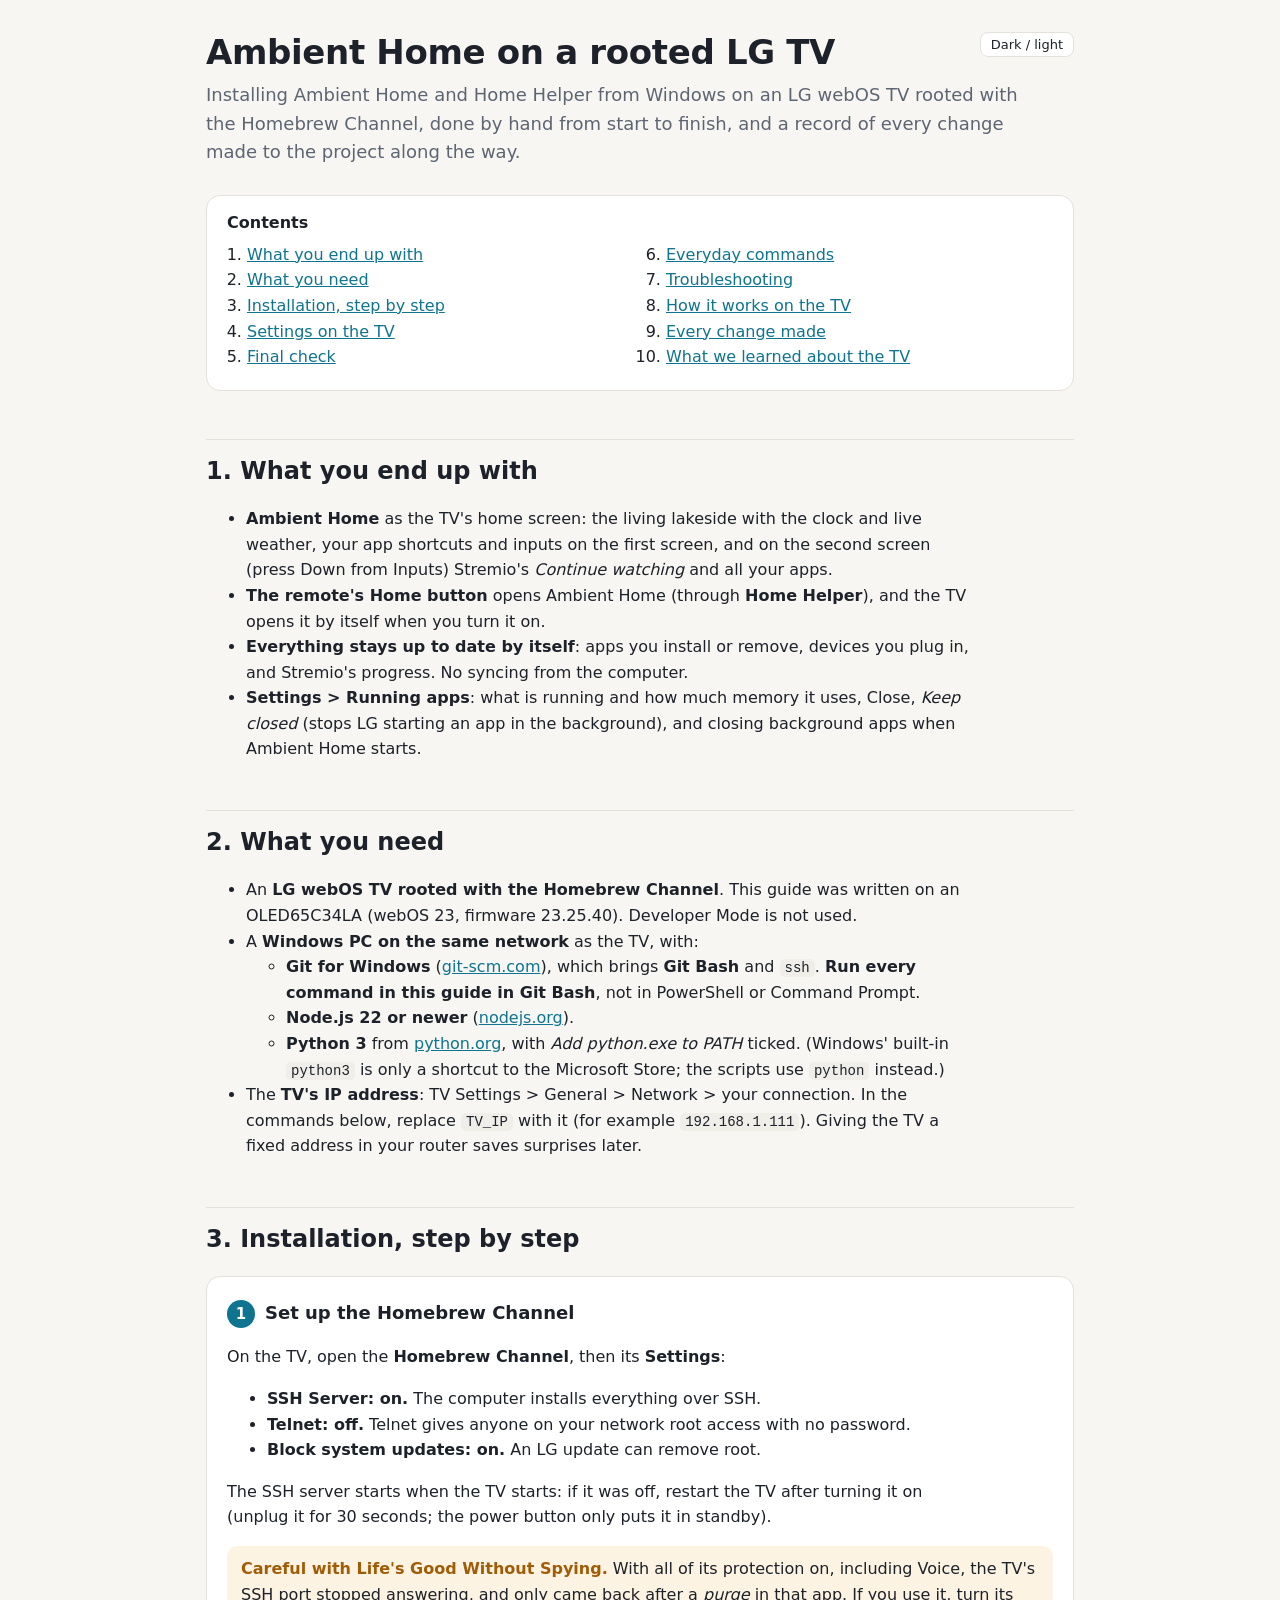
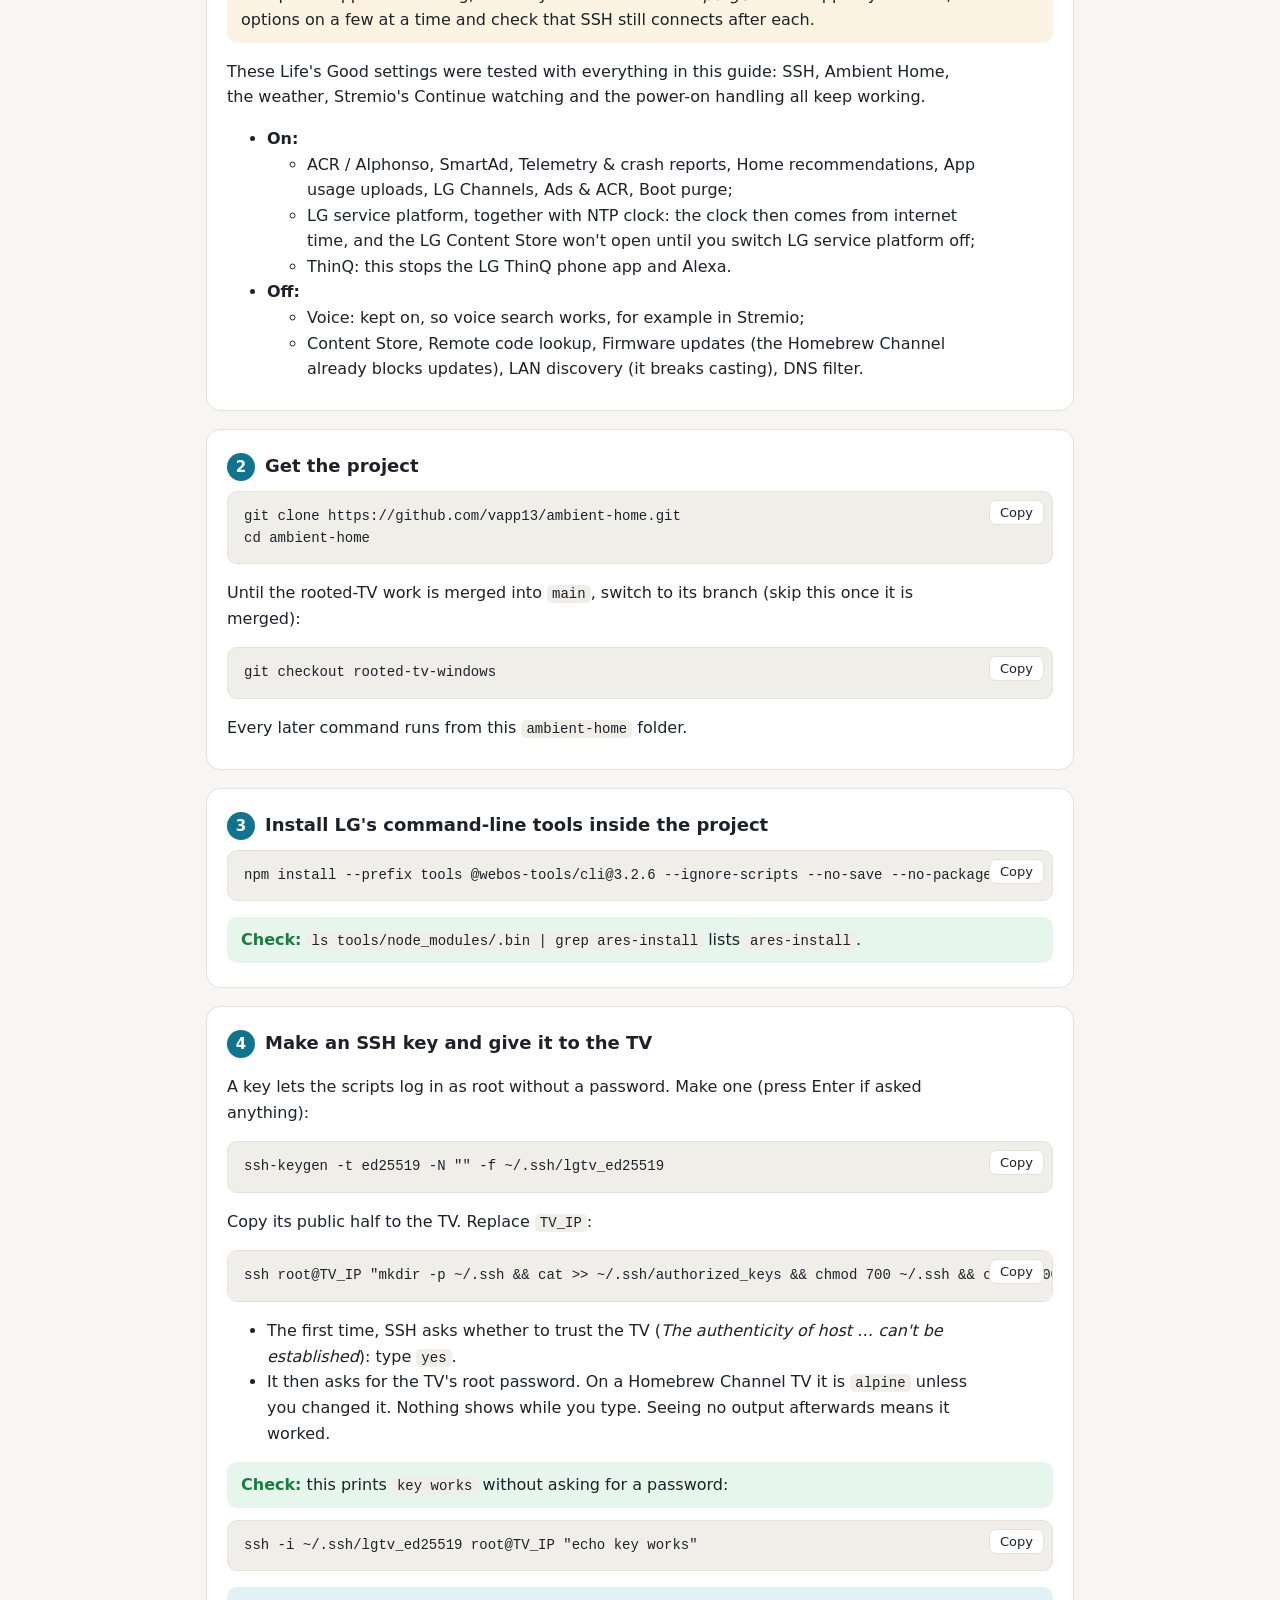
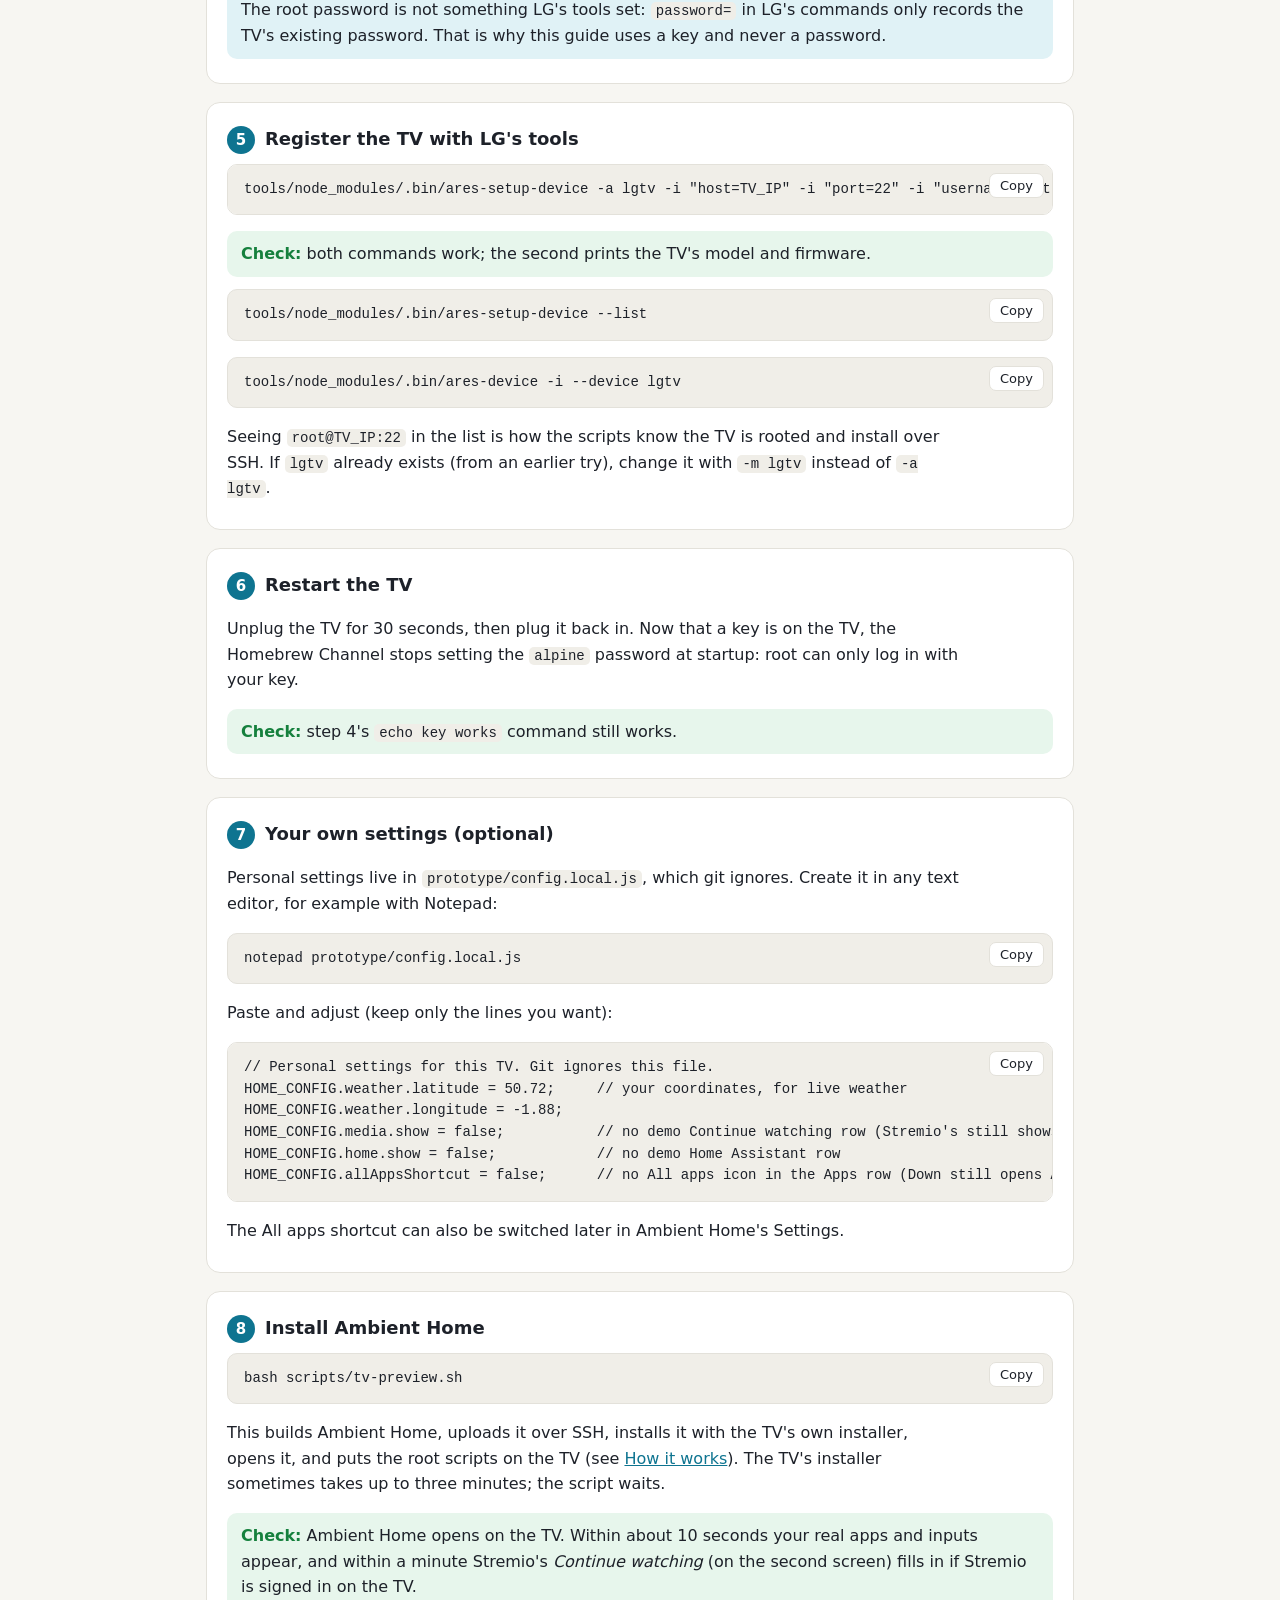
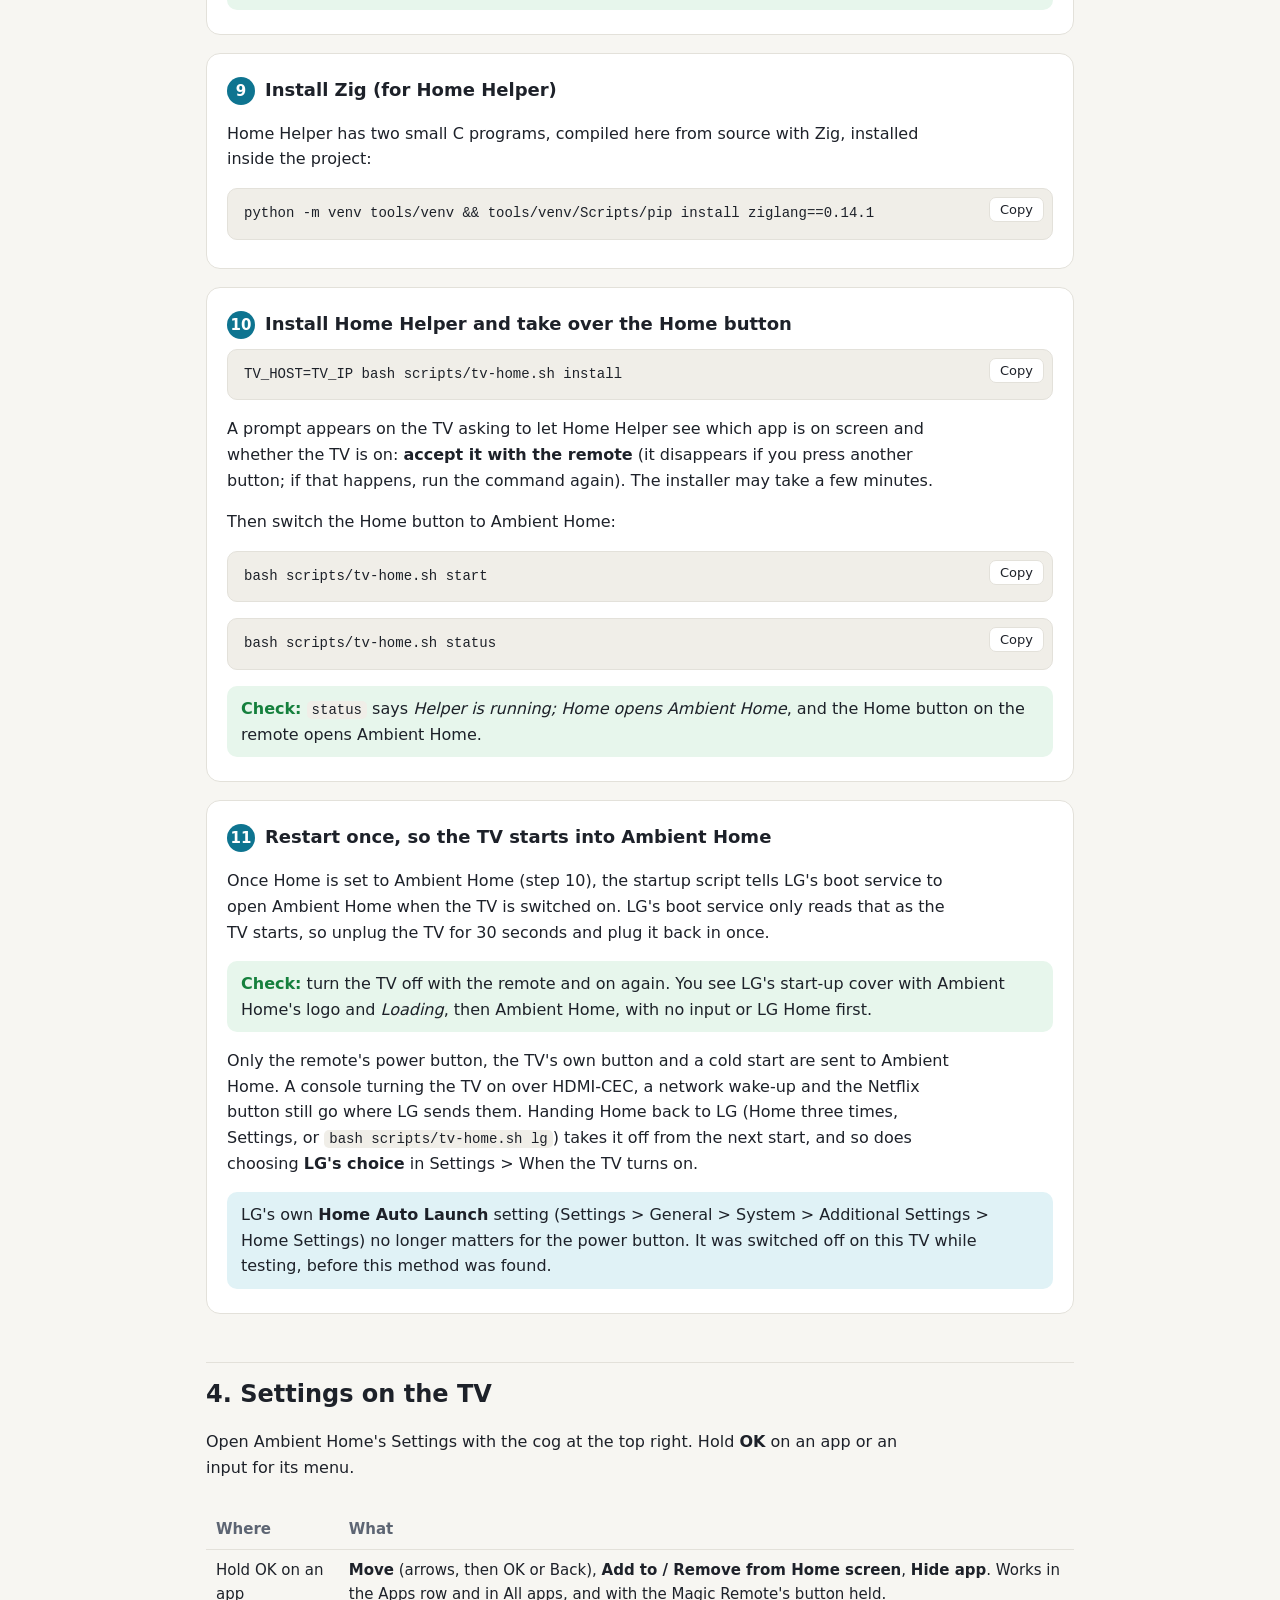
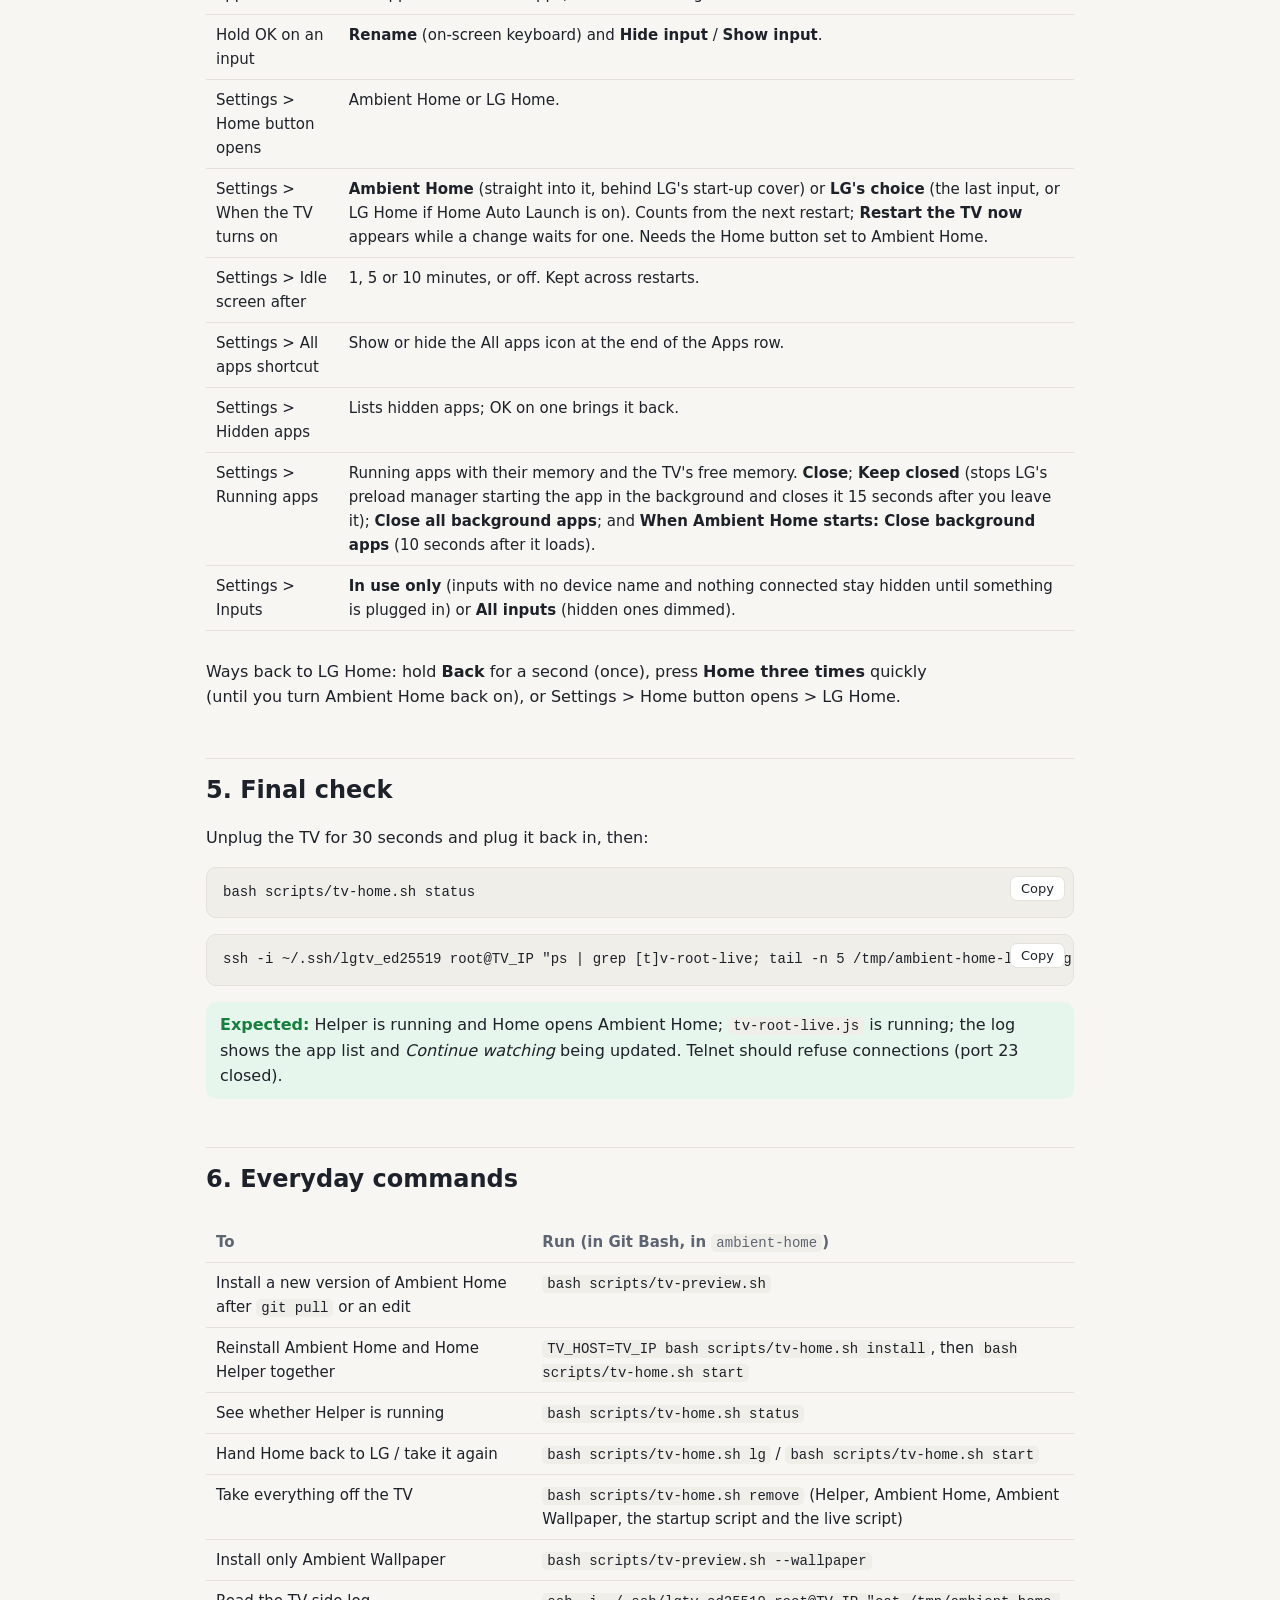
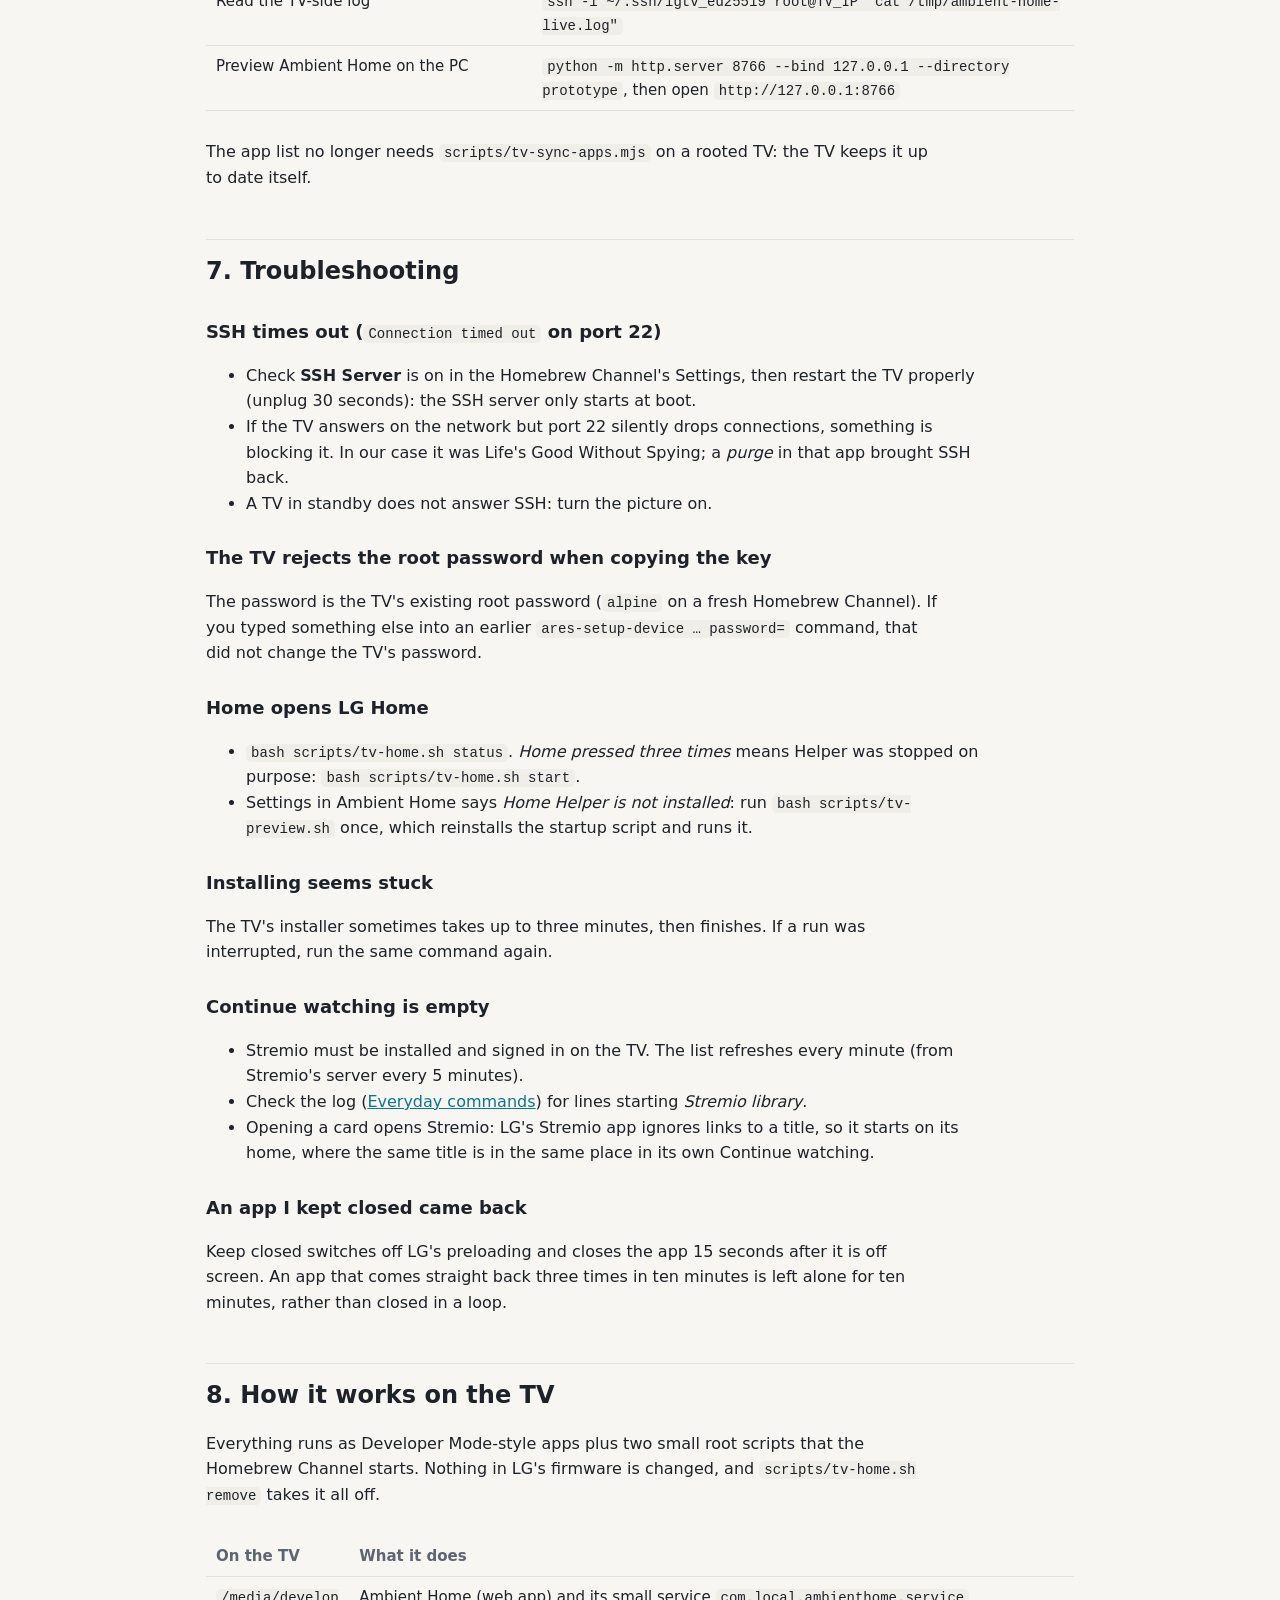
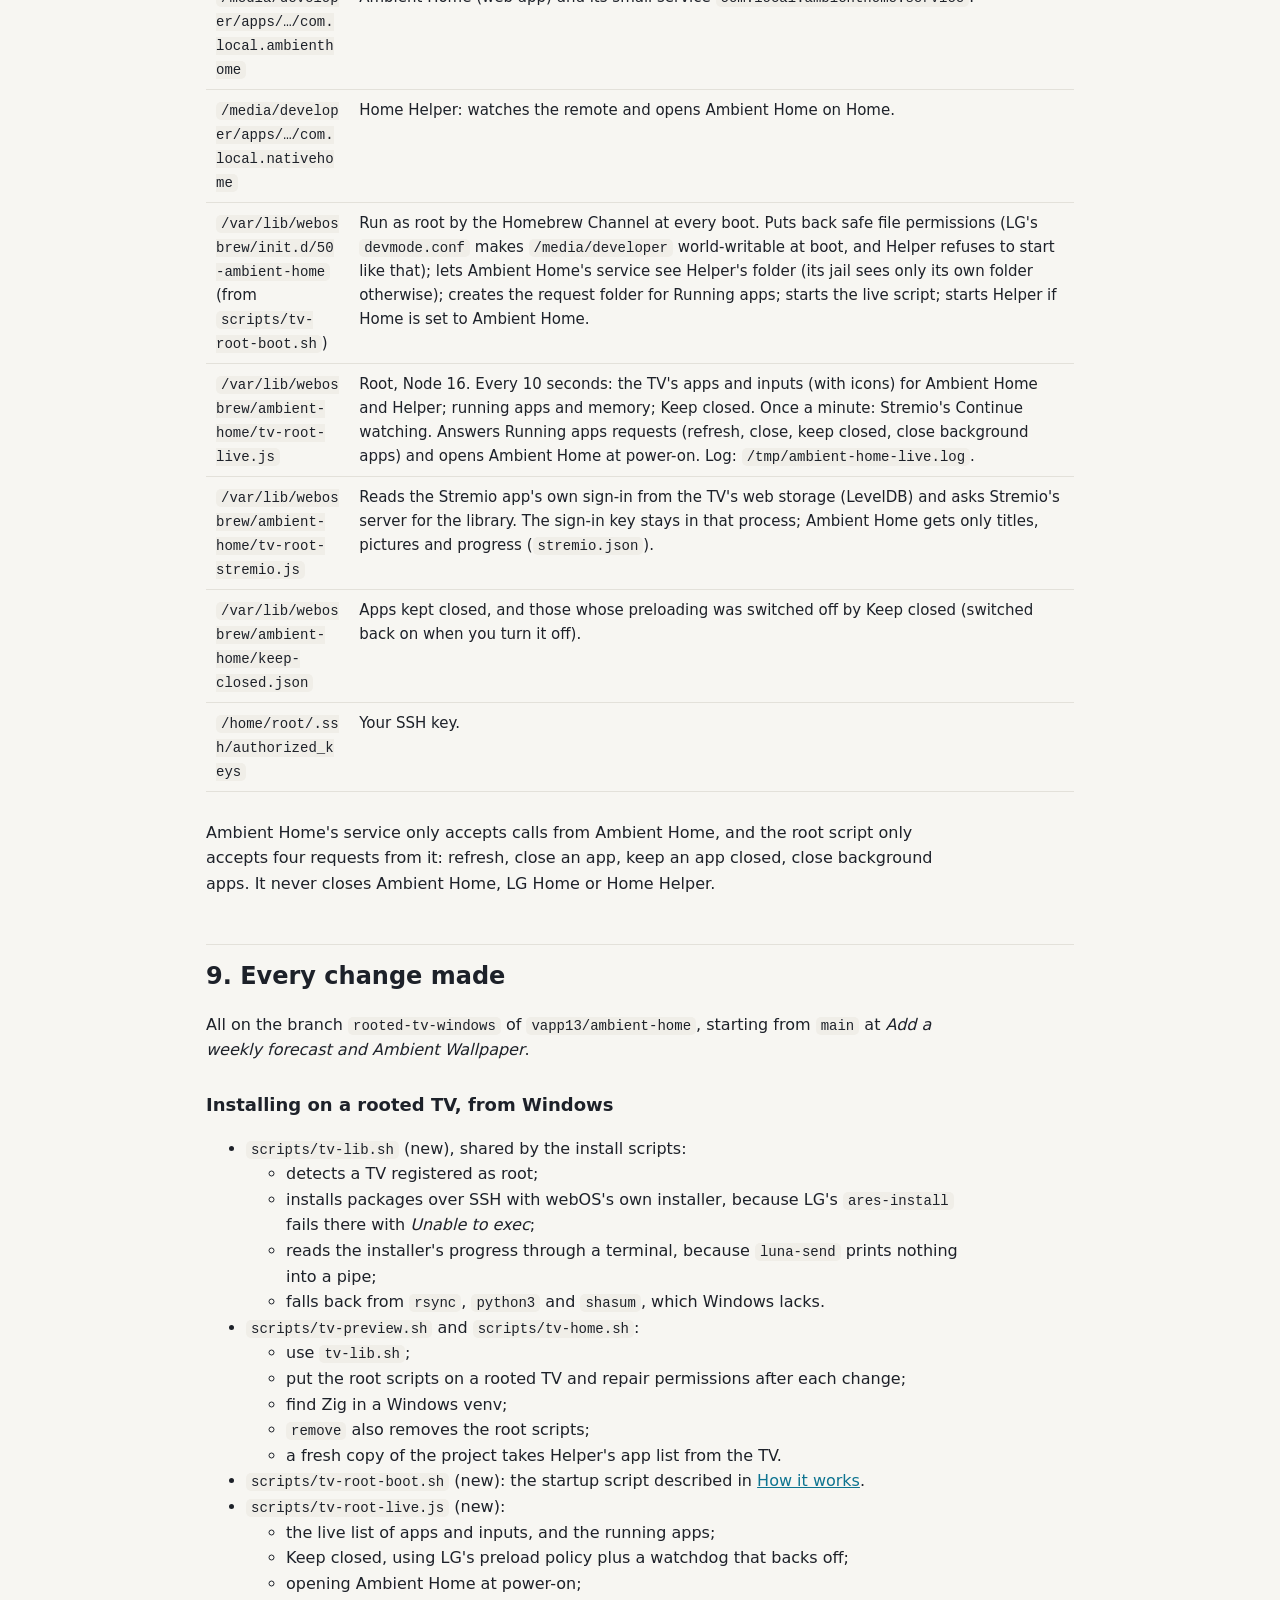
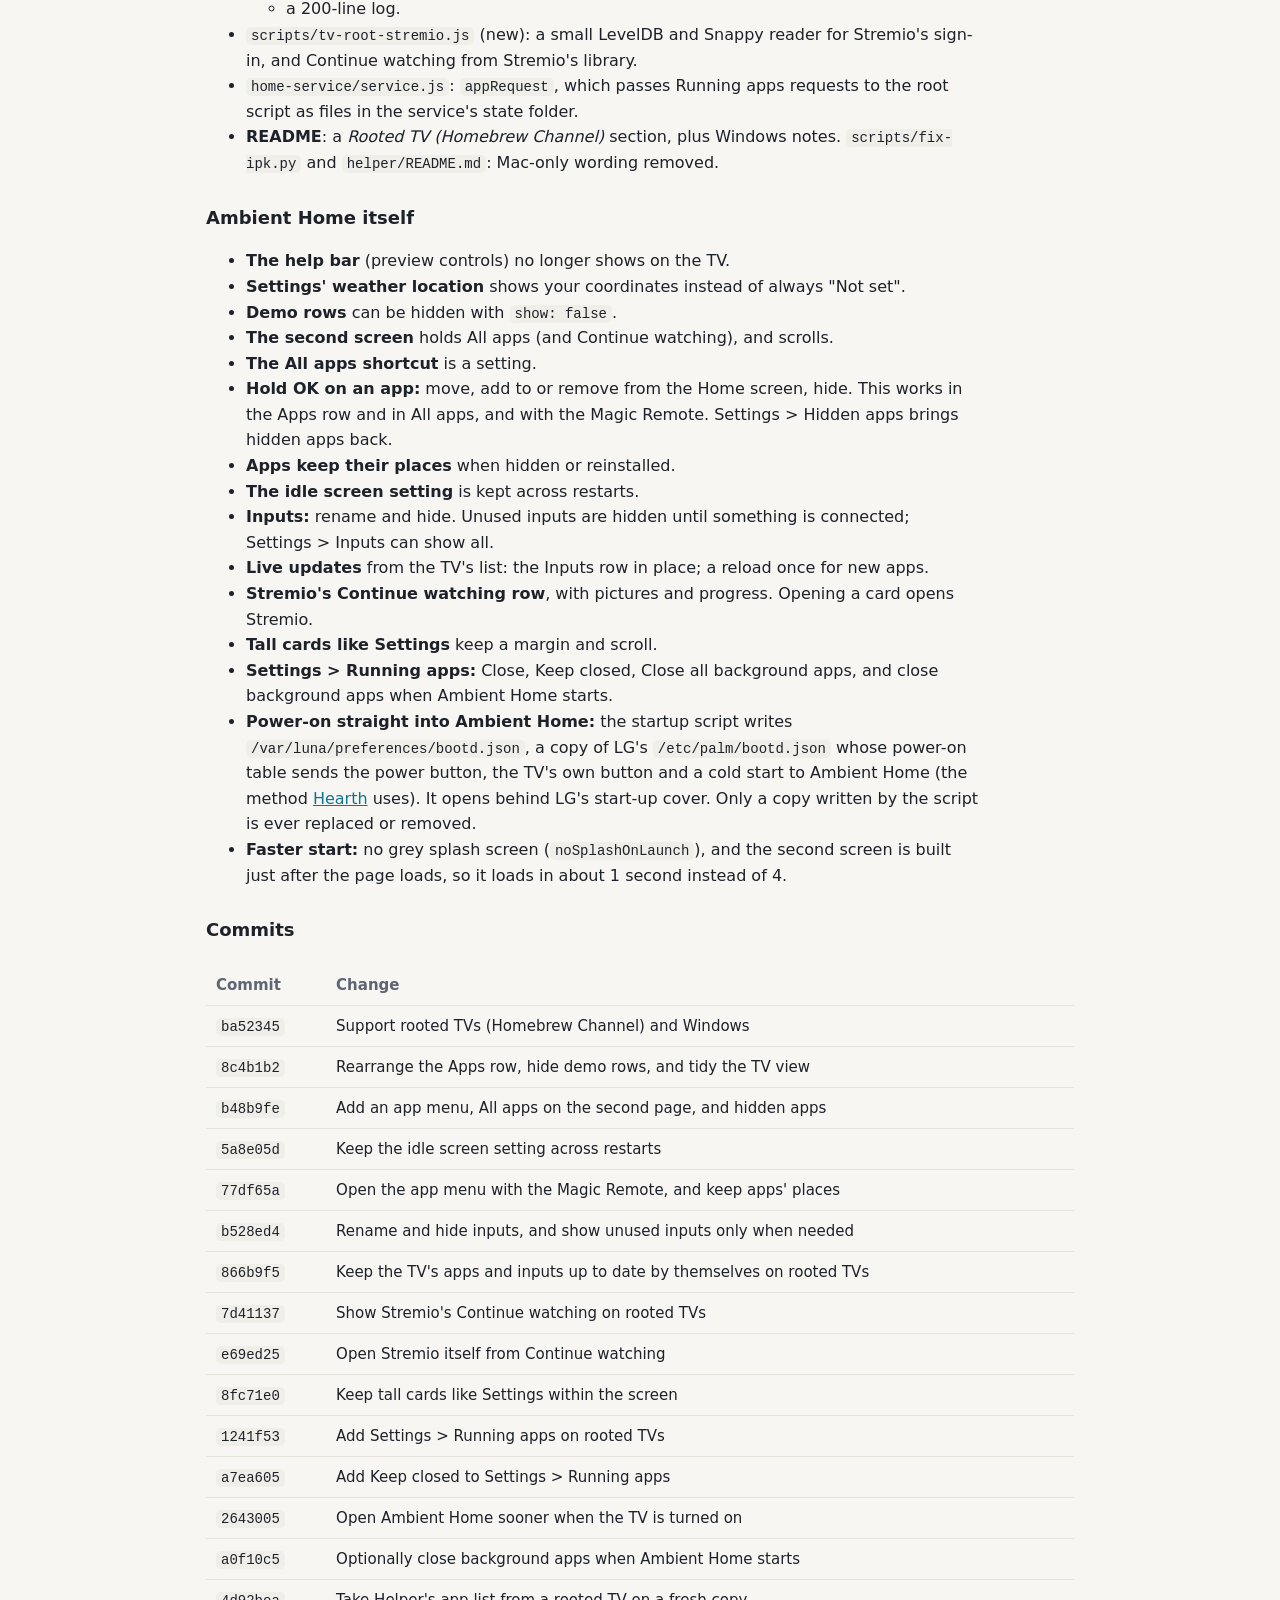
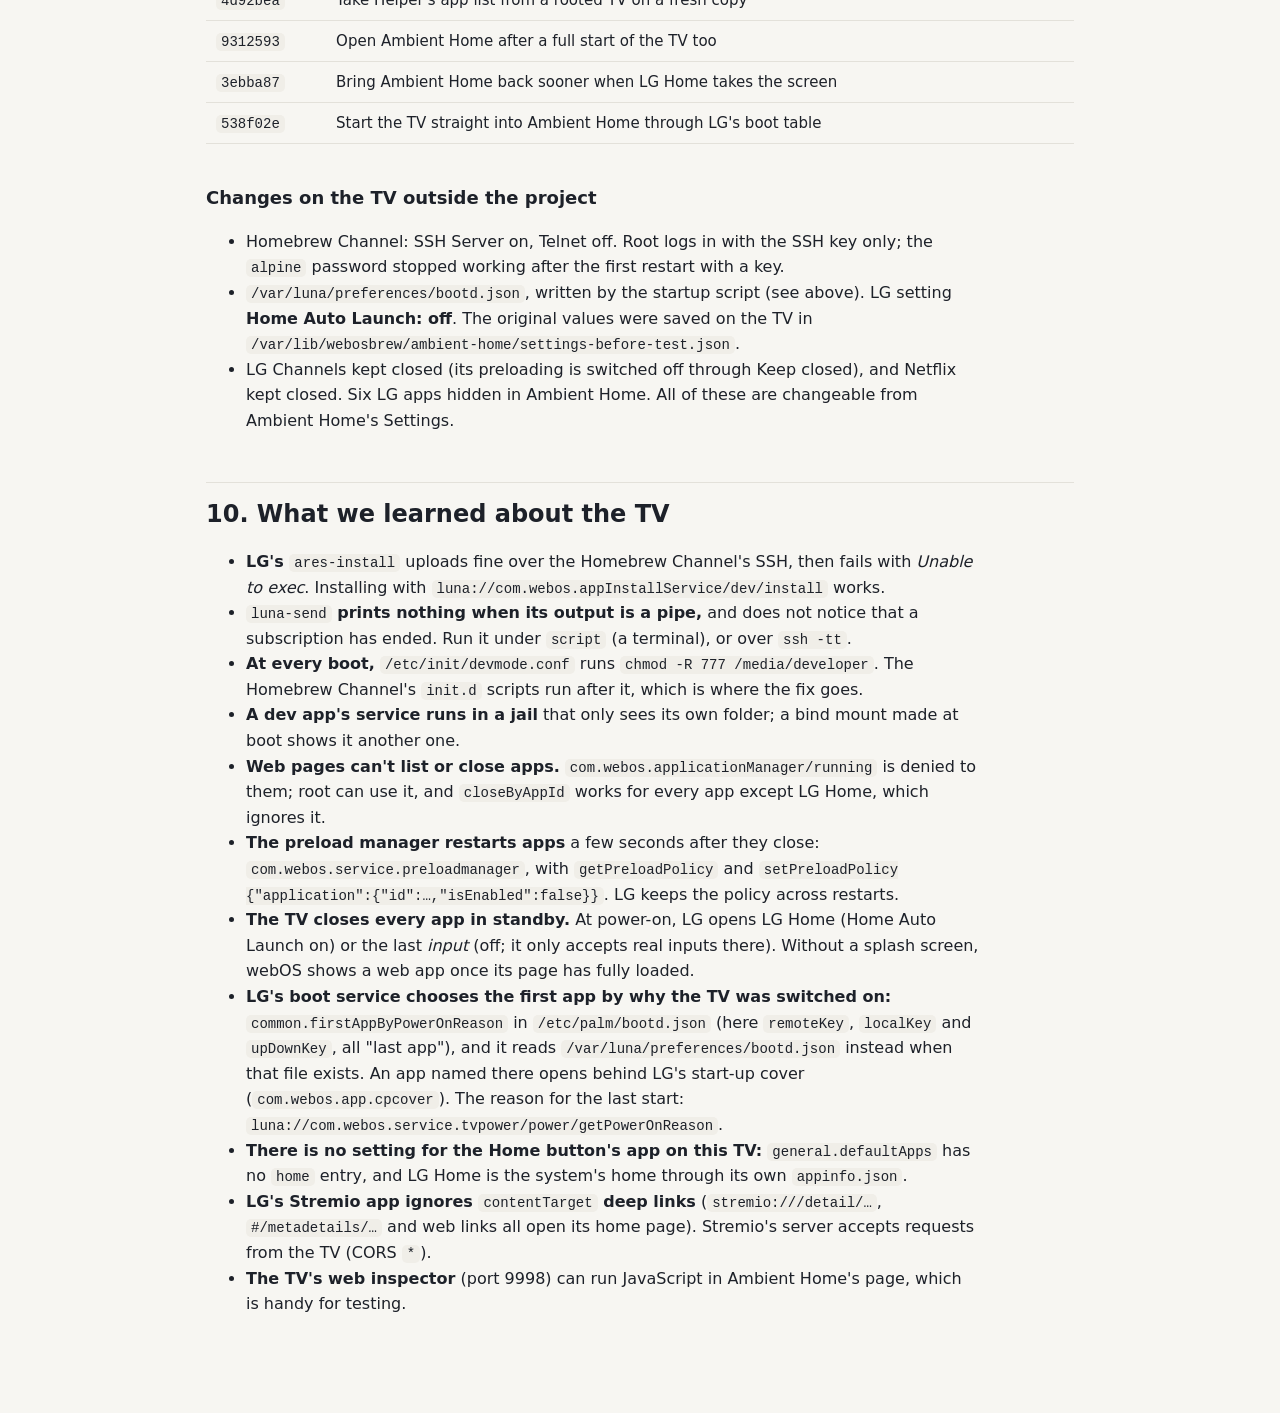
==== commit 76e356ae: "Add Settings > When the TV turns on Ambient Home or LG's choice: the startup script writes LG's boot" ====
--- a/docs/rooted-tv-guide.html
+++ b/docs/rooted-tv-guide.html
@@ -234,7 +234,7 @@
 <h3><span class="n">11</span>Restart once, so the TV starts into Ambient Home</h3>
 <p>Once Home is set to Ambient Home (step 10), the startup script tells LG's boot service to open Ambient Home when the TV is switched on. LG's boot service only reads that as the TV starts, so unplug the TV for 30 seconds and plug it back in once.</p>
 <div class="check"><strong>Check:</strong> turn the TV off with the remote and on again. You see LG's start-up cover with Ambient Home's logo and <em>Loading</em>, then Ambient Home, with no input or LG Home first.</div>
-<p>Only the remote's power button, the TV's own button and a cold start are sent to Ambient Home. A console turning the TV on over HDMI-CEC, a network wake-up and the Netflix button still go where LG sends them. Handing Home back to LG (Home three times, Settings, or <code>bash scripts/tv-home.sh lg</code>) takes it off from the next start.</p>
+<p>Only the remote's power button, the TV's own button and a cold start are sent to Ambient Home. A console turning the TV on over HDMI-CEC, a network wake-up and the Netflix button still go where LG sends them. Handing Home back to LG (Home three times, Settings, or <code>bash scripts/tv-home.sh lg</code>) takes it off from the next start, and so does choosing <strong>LG's choice</strong> in Settings &gt; When the TV turns on.</p>
 <div class="note">LG's own <strong>Home Auto Launch</strong> setting (Settings &gt; General &gt; System &gt; Additional Settings &gt; Home Settings) no longer matters for the power button. It was switched off on this TV while testing, before this method was found.</div>
 </div>
 
@@ -245,6 +245,7 @@
   <tr><td>Hold OK on an app</td><td><strong>Move</strong> (arrows, then OK or Back), <strong>Add to / Remove from Home screen</strong>, <strong>Hide app</strong>. Works in the Apps row and in All apps, and with the Magic Remote's button held.</td></tr>
   <tr><td>Hold OK on an input</td><td><strong>Rename</strong> (on-screen keyboard) and <strong>Hide input</strong> / <strong>Show input</strong>.</td></tr>
   <tr><td>Settings &gt; Home button opens</td><td>Ambient Home or LG Home.</td></tr>
+  <tr><td>Settings &gt; When the TV turns on</td><td><strong>Ambient Home</strong> (straight into it, behind LG's start-up cover) or <strong>LG's choice</strong> (the last input, or LG Home if Home Auto Launch is on). Counts from the next restart; <strong>Restart the TV now</strong> appears while a change waits for one. Needs the Home button set to Ambient Home.</td></tr>
   <tr><td>Settings &gt; Idle screen after</td><td>1, 5 or 10 minutes, or off. Kept across restarts.</td></tr>
   <tr><td>Settings &gt; All apps shortcut</td><td>Show or hide the All apps icon at the end of the Apps row.</td></tr>
   <tr><td>Settings &gt; Hidden apps</td><td>Lists hidden apps; OK on one brings it back.</td></tr>
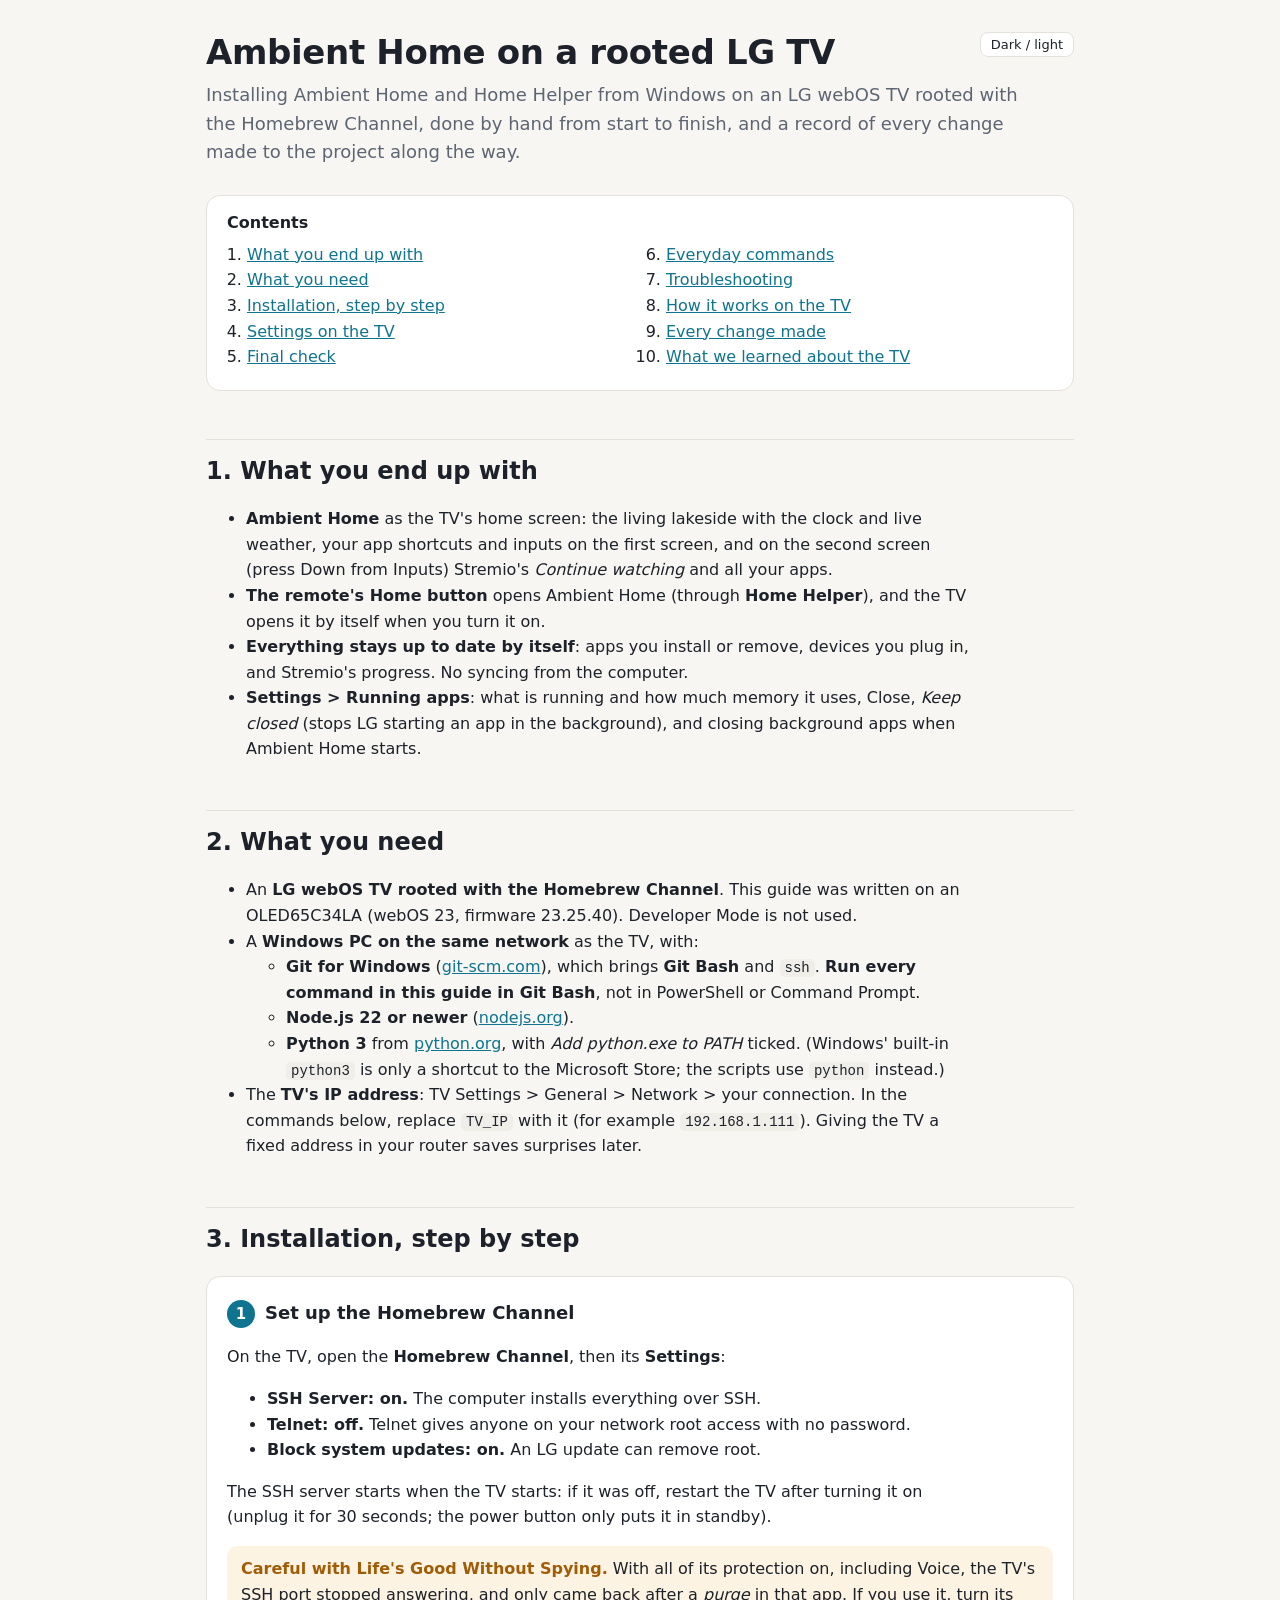
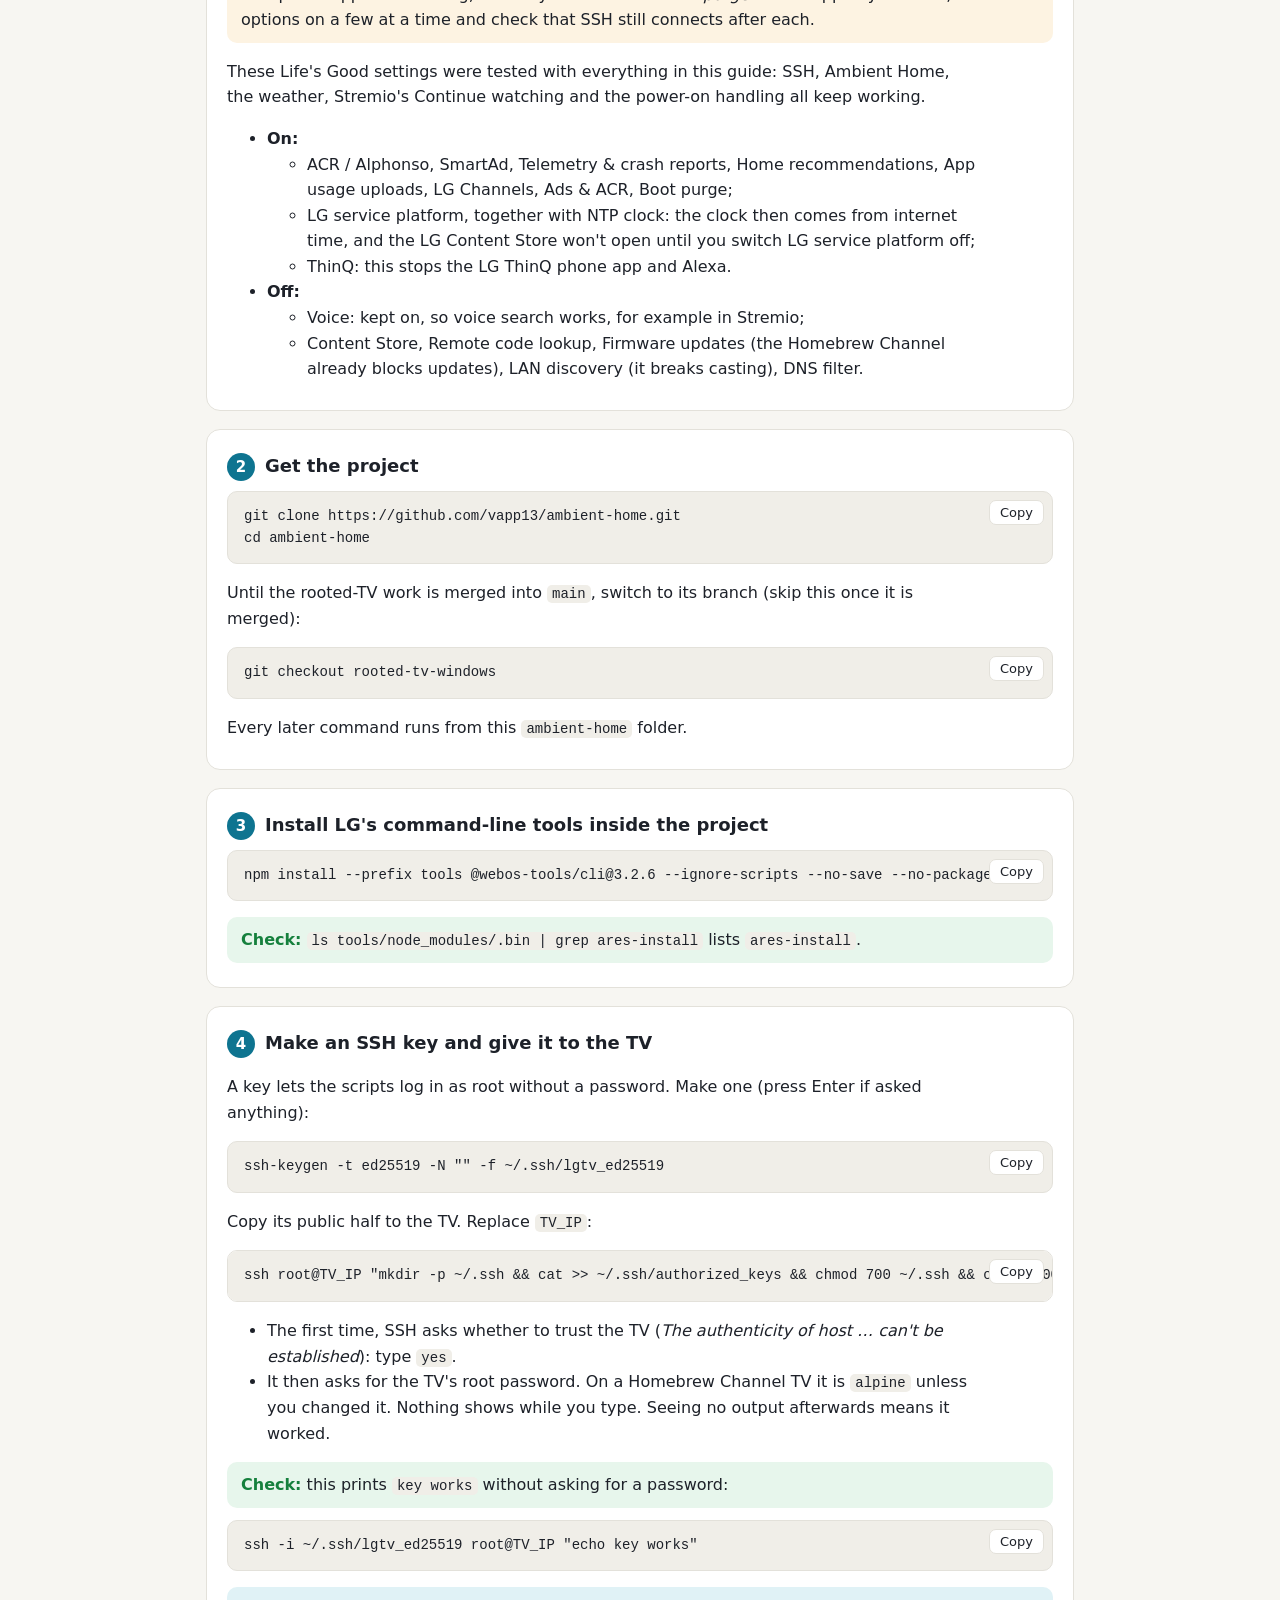
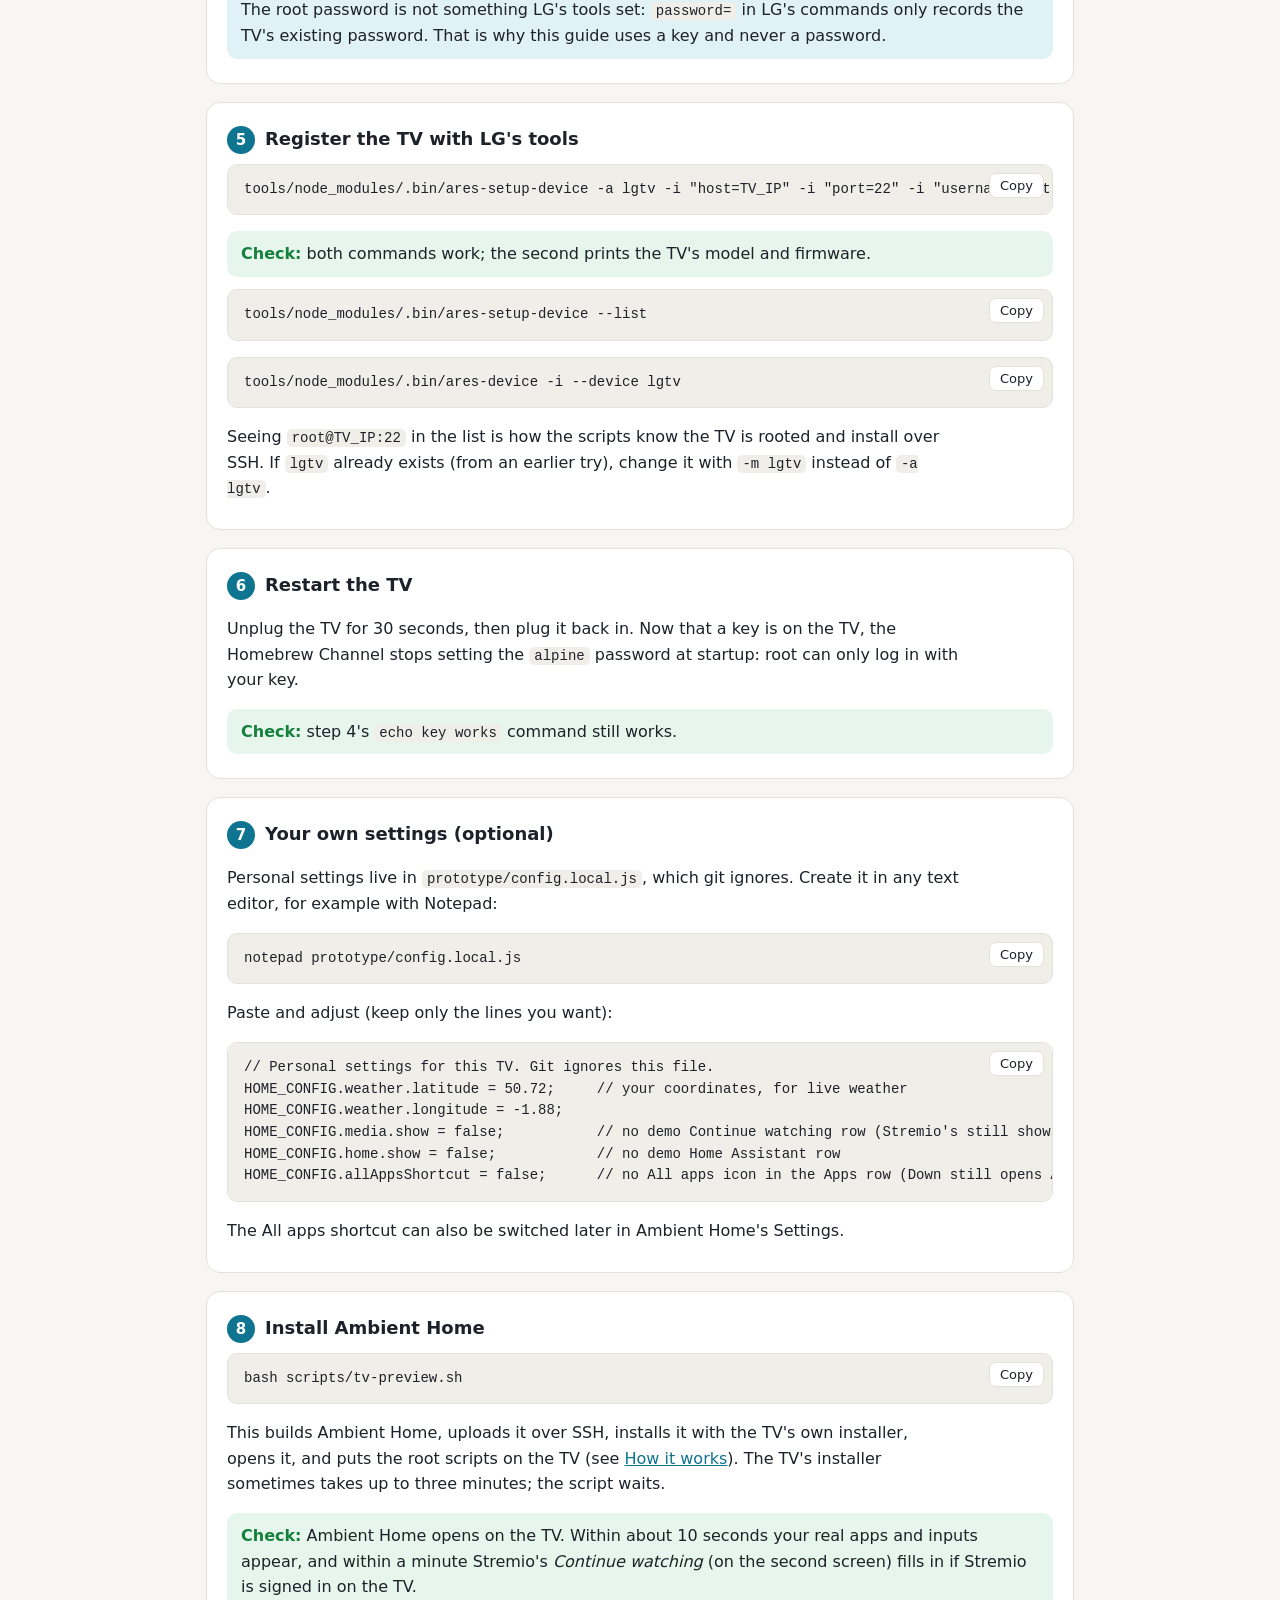
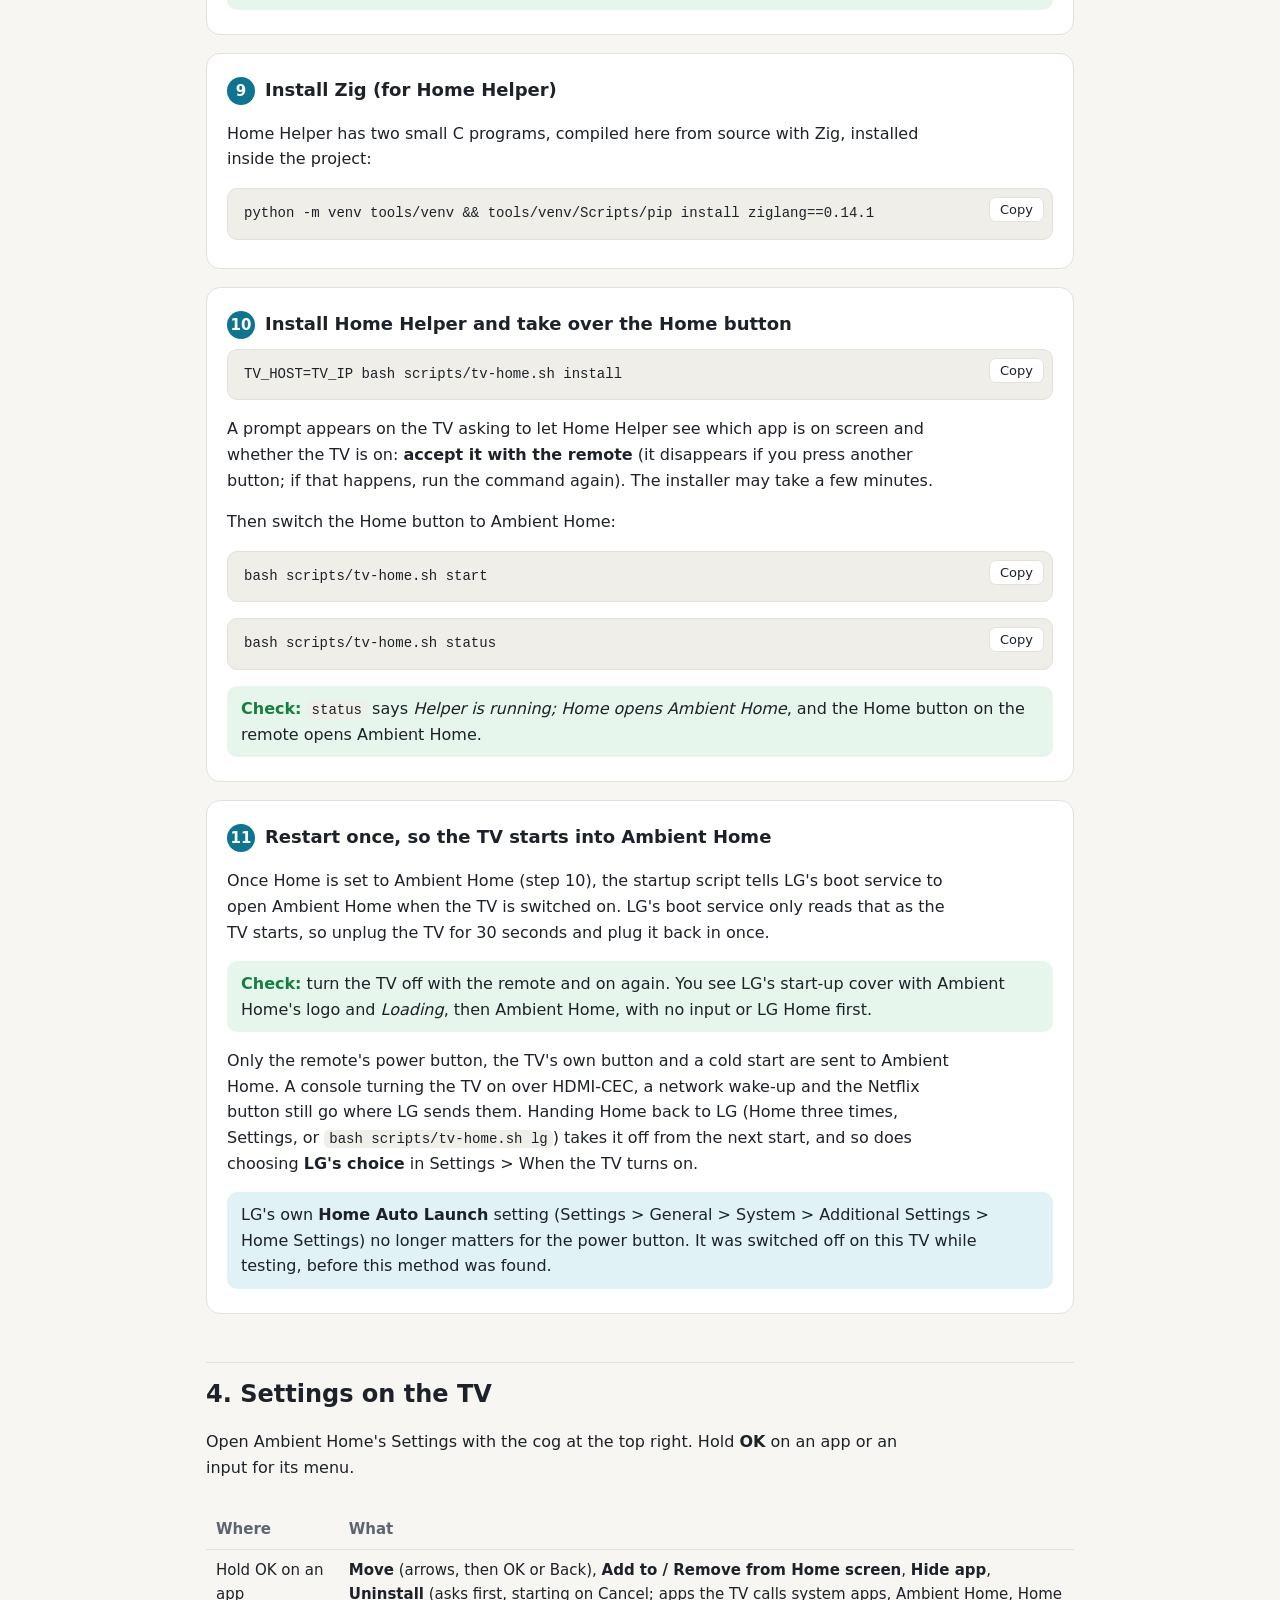
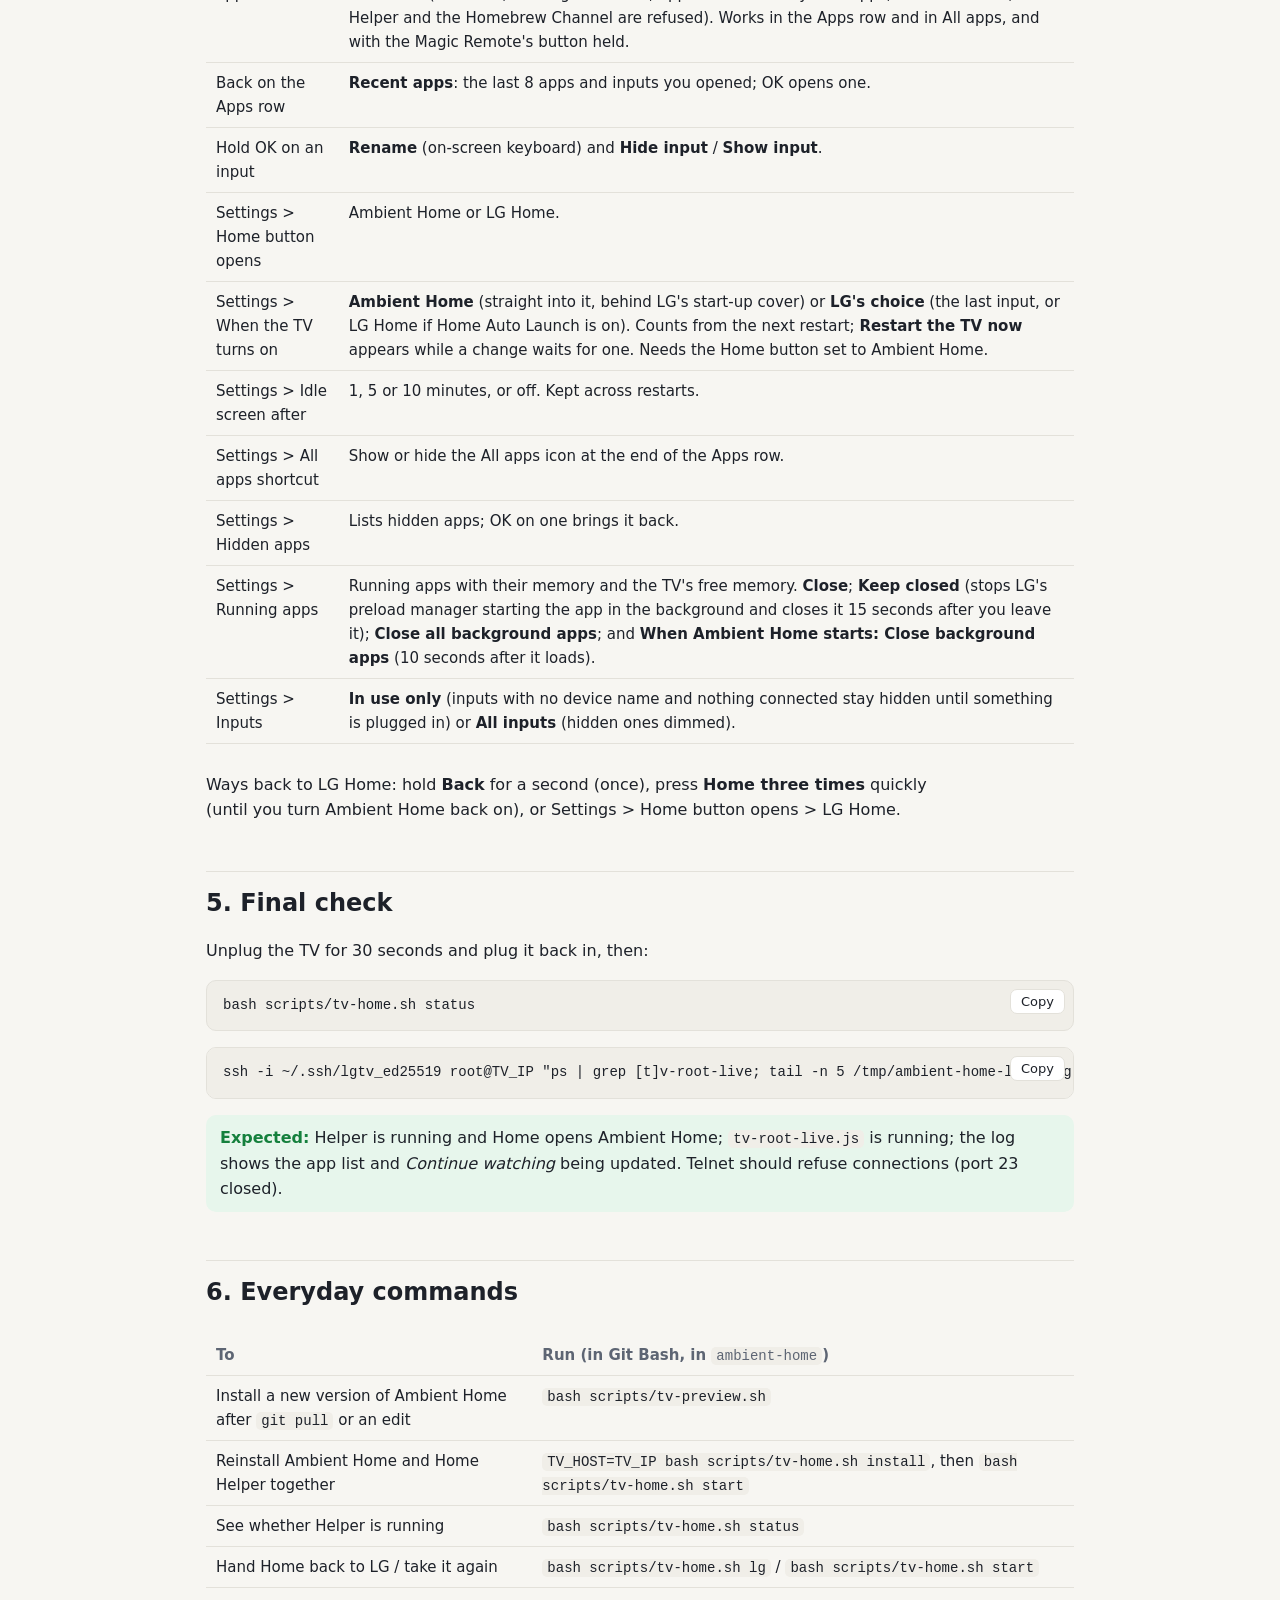
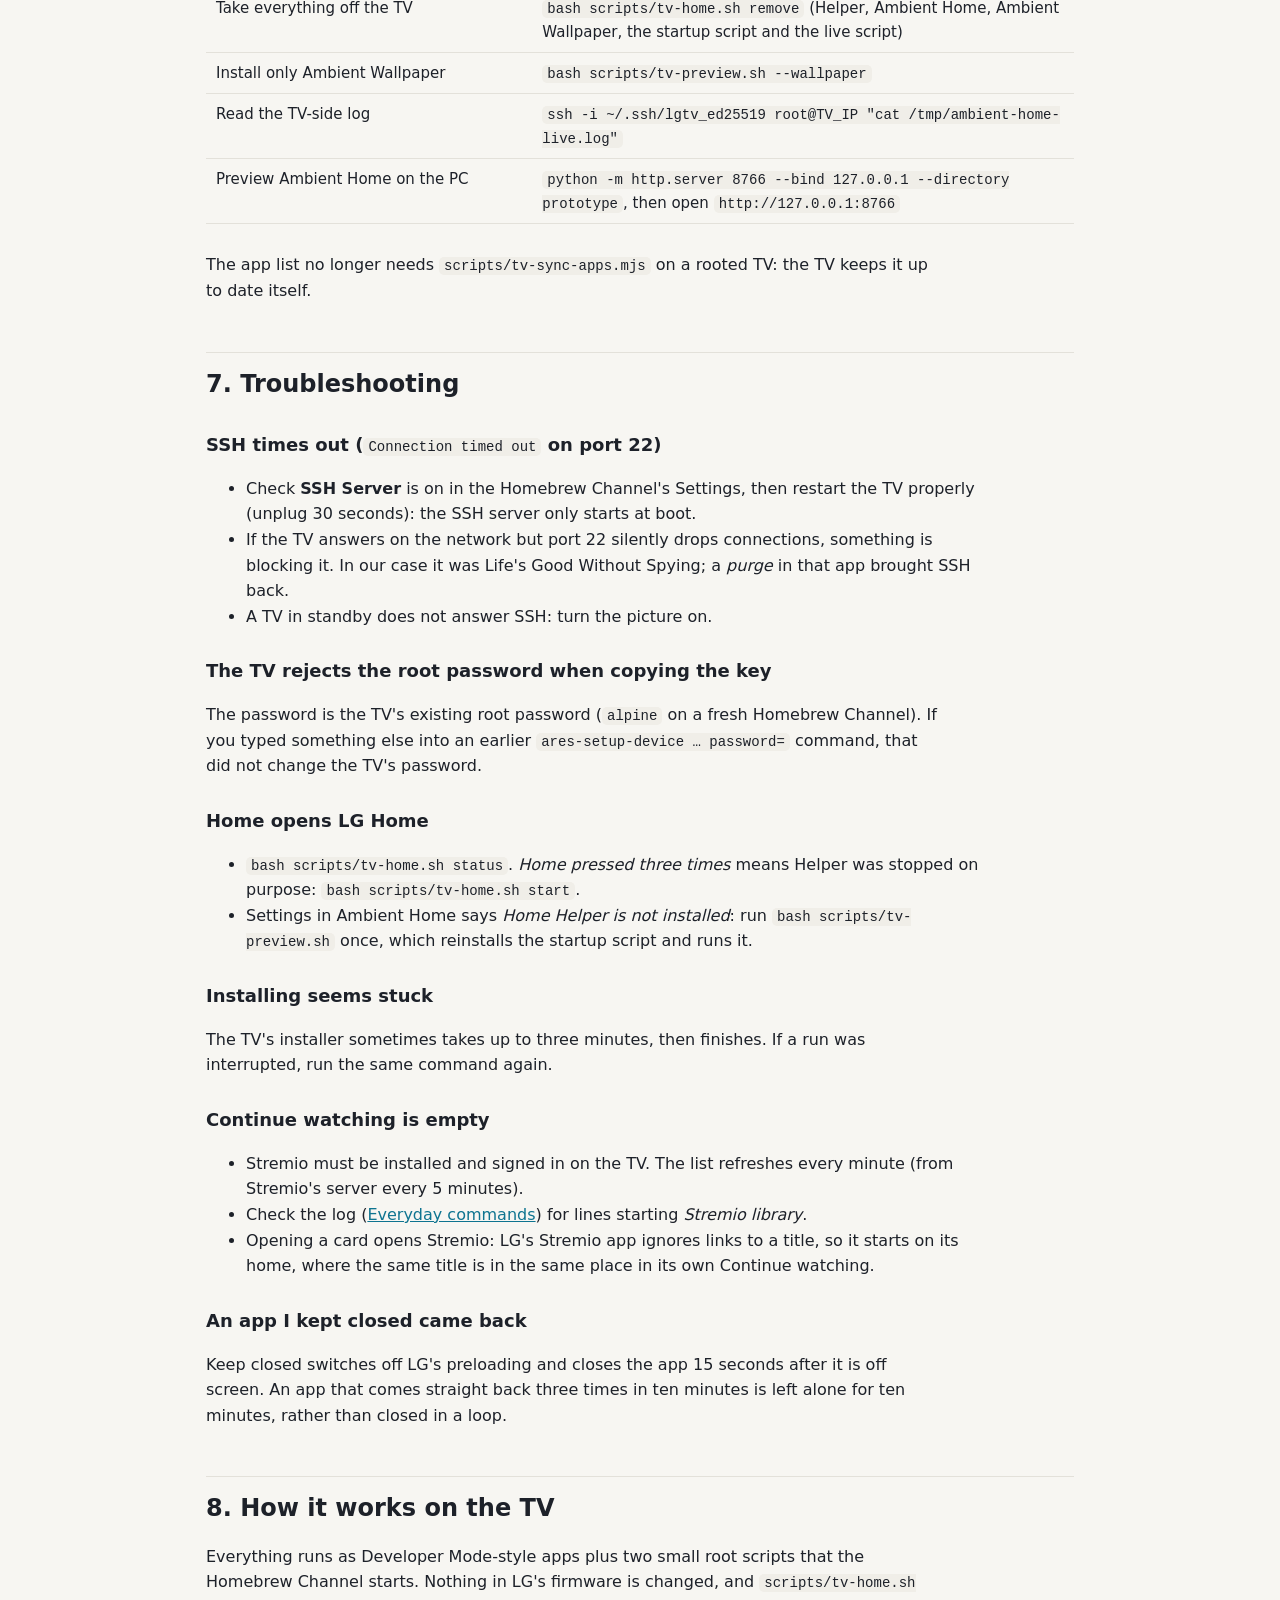
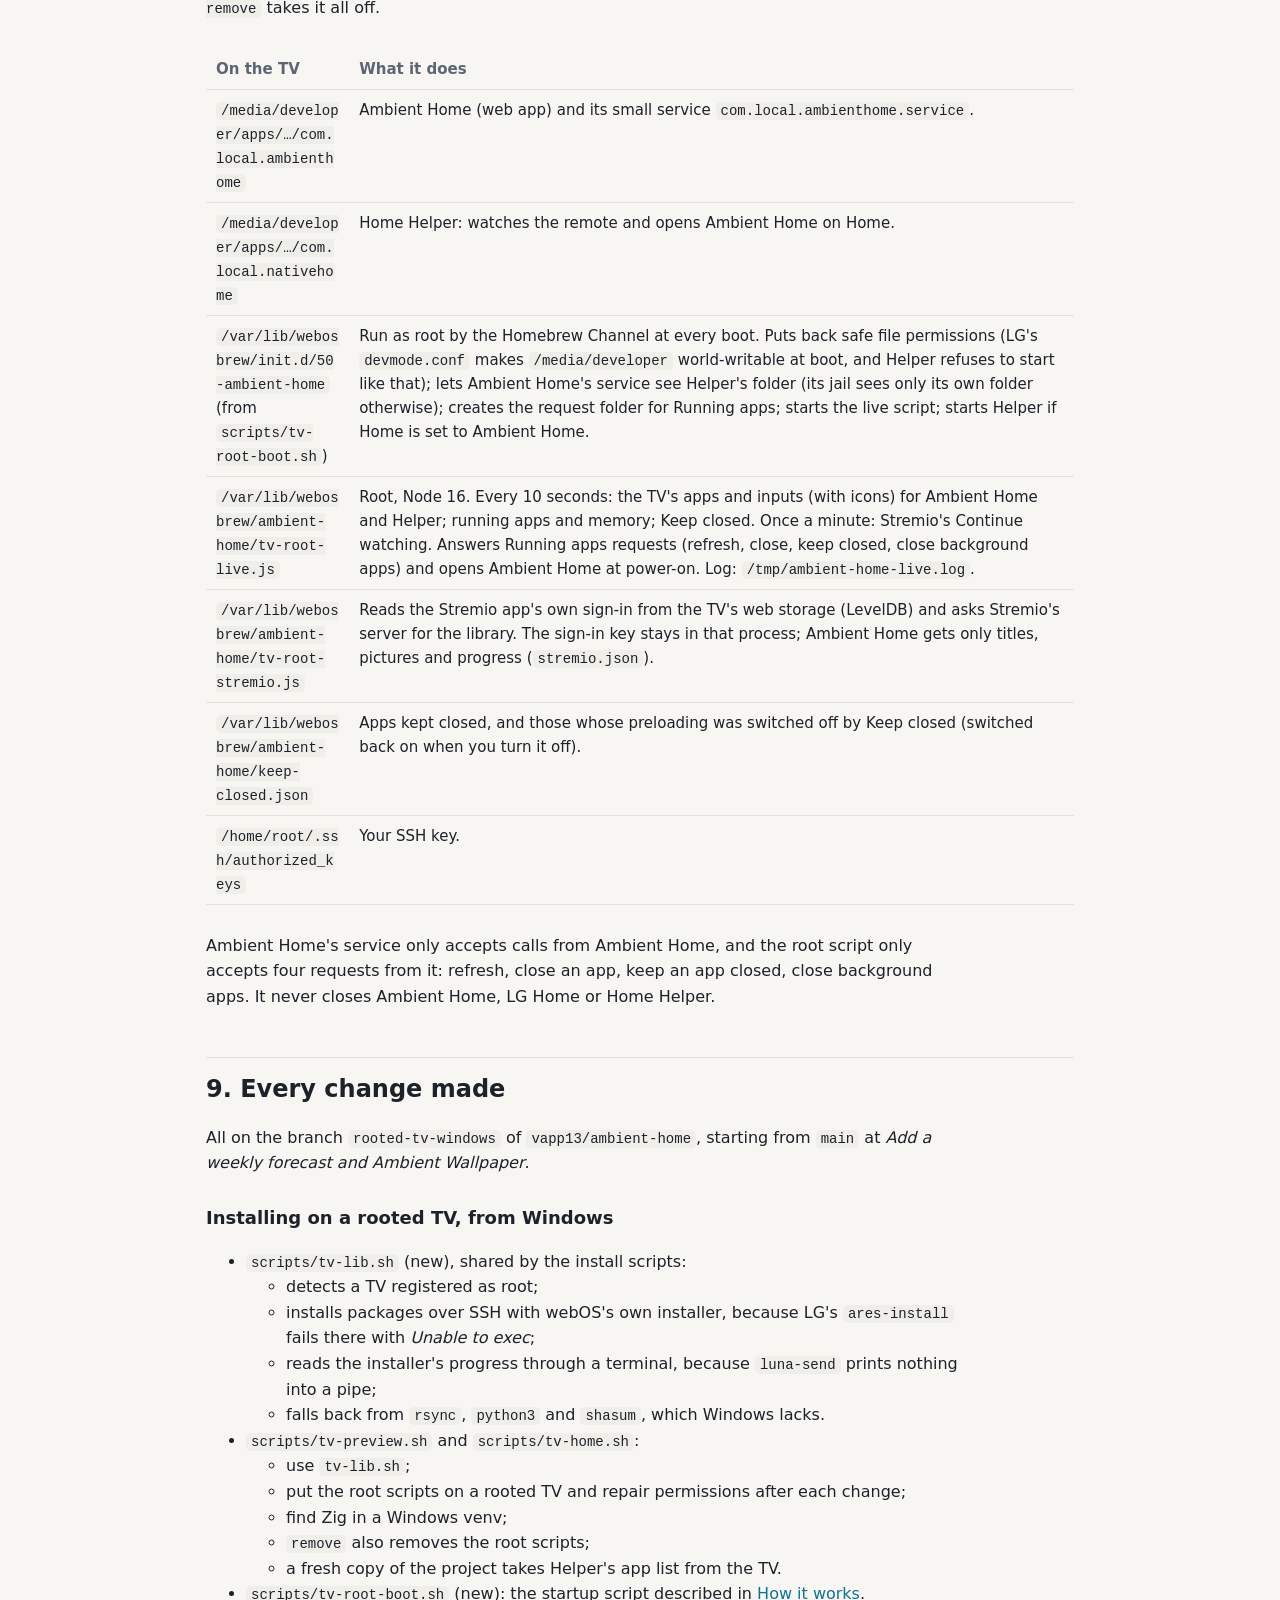
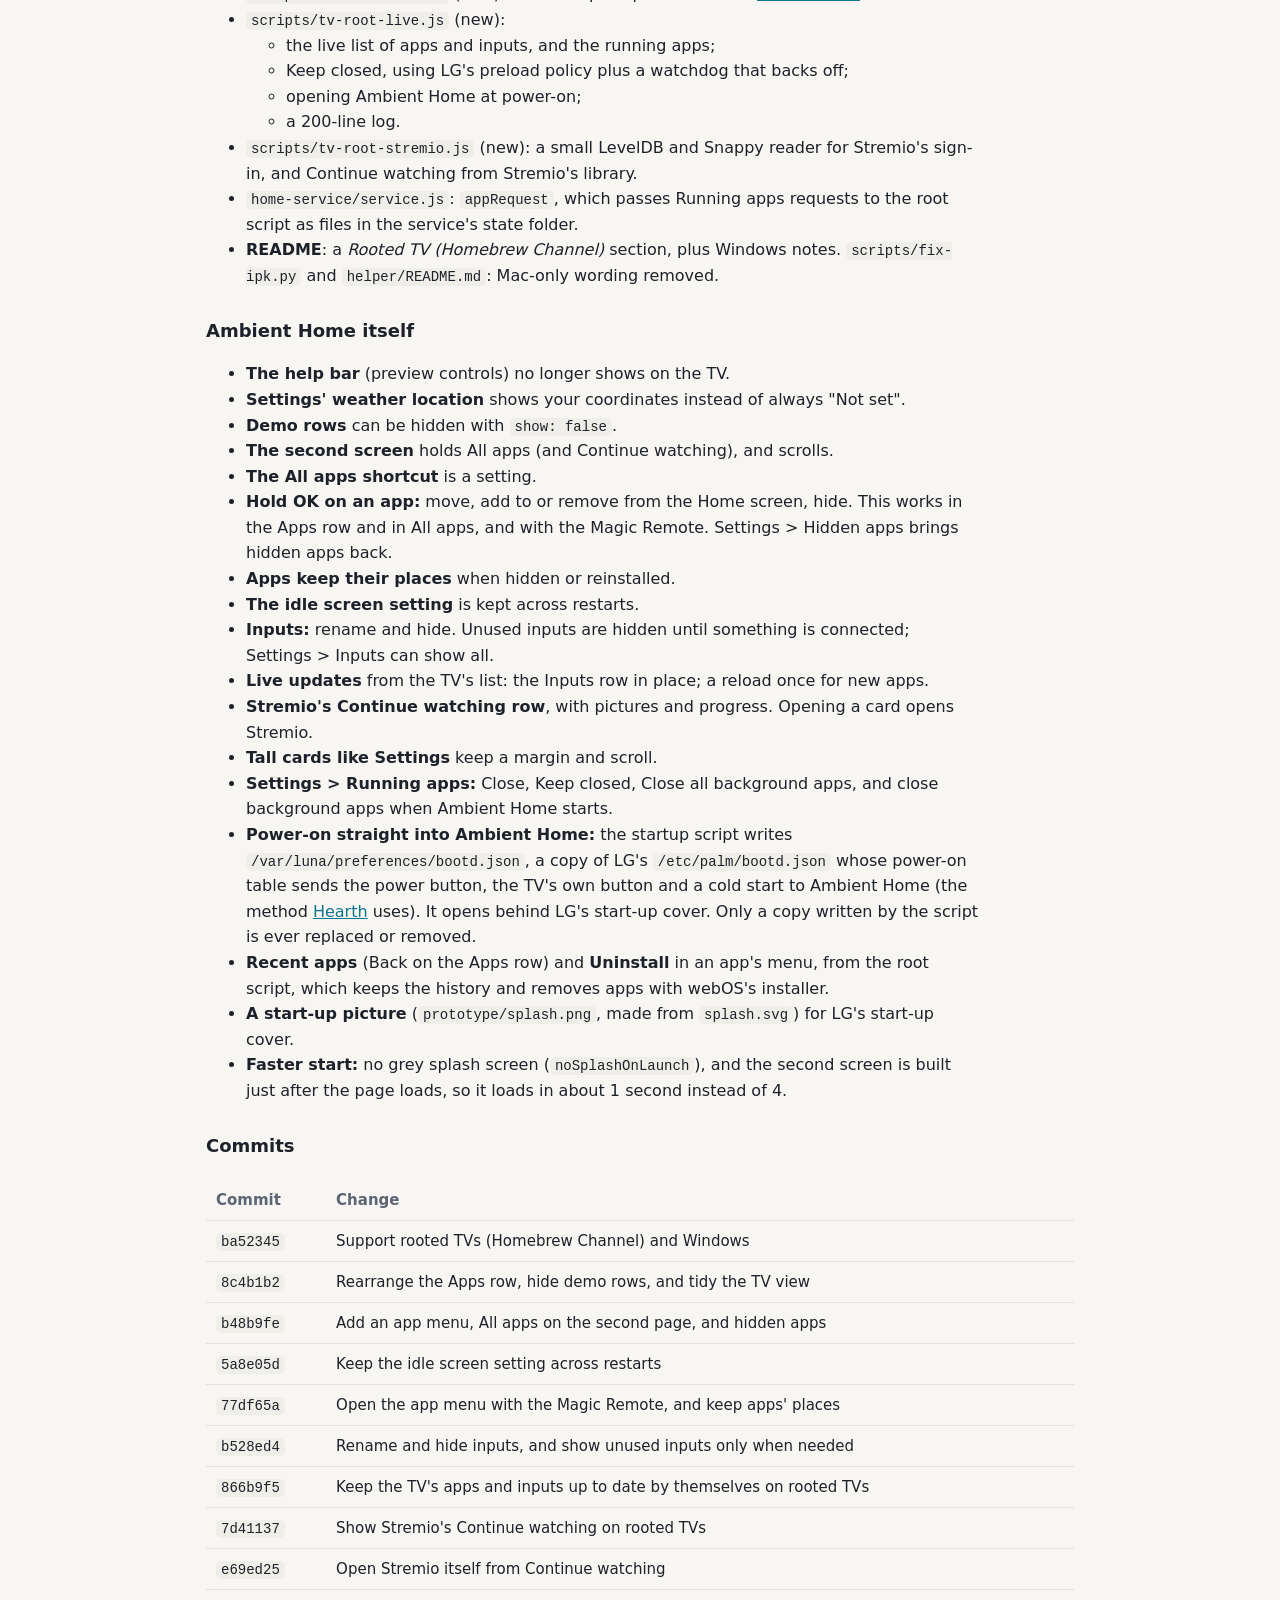
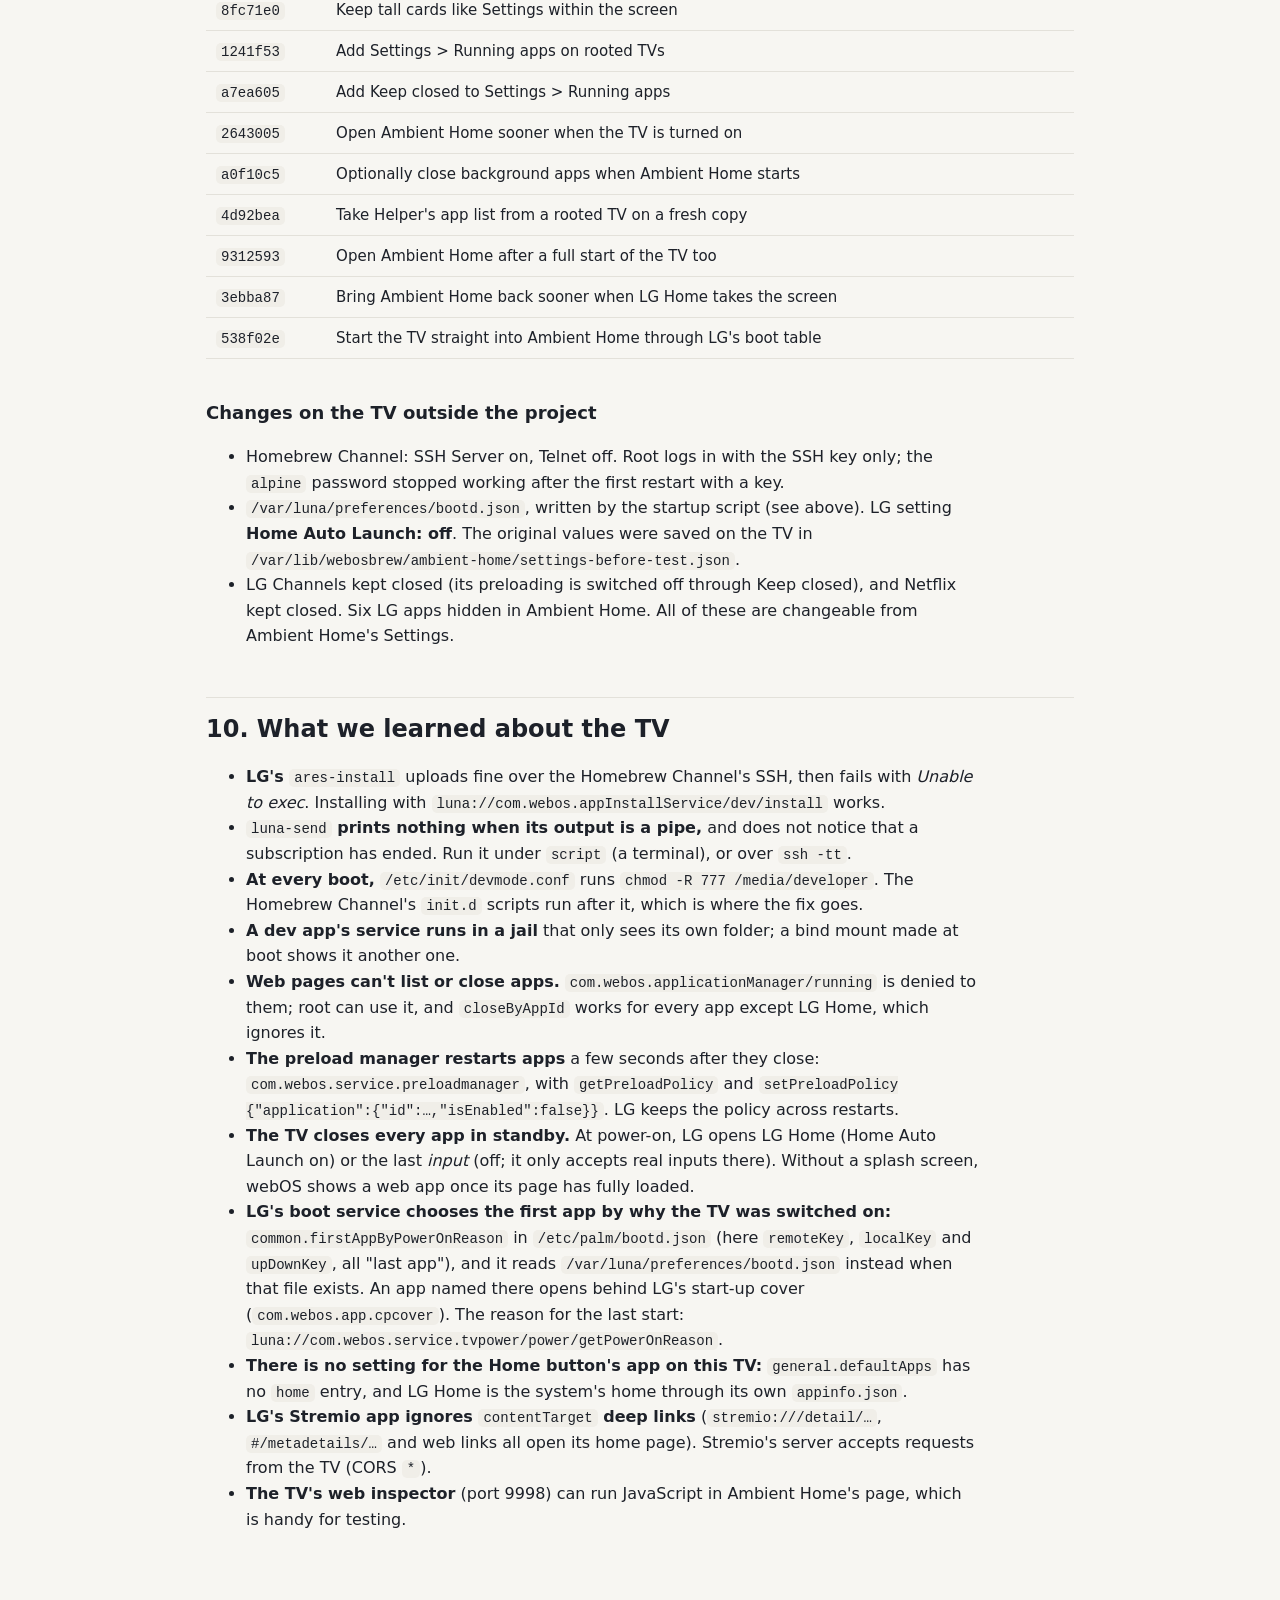
==== commit 5fa68424: "Add Recent apps, Uninstall, and a start-up picture Back on the Apps row opens Recent apps: tv-root-l" ====
--- a/docs/rooted-tv-guide.html
+++ b/docs/rooted-tv-guide.html
@@ -242,7 +242,8 @@
 <p>Open Ambient Home's Settings with the cog at the top right. Hold <strong>OK</strong> on an app or an input for its menu.</p>
 <div class="table-wrap"><table>
   <tr><th>Where</th><th>What</th></tr>
-  <tr><td>Hold OK on an app</td><td><strong>Move</strong> (arrows, then OK or Back), <strong>Add to / Remove from Home screen</strong>, <strong>Hide app</strong>. Works in the Apps row and in All apps, and with the Magic Remote's button held.</td></tr>
+  <tr><td>Hold OK on an app</td><td><strong>Move</strong> (arrows, then OK or Back), <strong>Add to / Remove from Home screen</strong>, <strong>Hide app</strong>, <strong>Uninstall</strong> (asks first, starting on Cancel; apps the TV calls system apps, Ambient Home, Home Helper and the Homebrew Channel are refused). Works in the Apps row and in All apps, and with the Magic Remote's button held.</td></tr>
+  <tr><td>Back on the Apps row</td><td><strong>Recent apps</strong>: the last 8 apps and inputs you opened; OK opens one.</td></tr>
   <tr><td>Hold OK on an input</td><td><strong>Rename</strong> (on-screen keyboard) and <strong>Hide input</strong> / <strong>Show input</strong>.</td></tr>
   <tr><td>Settings &gt; Home button opens</td><td>Ambient Home or LG Home.</td></tr>
   <tr><td>Settings &gt; When the TV turns on</td><td><strong>Ambient Home</strong> (straight into it, behind LG's start-up cover) or <strong>LG's choice</strong> (the last input, or LG Home if Home Auto Launch is on). Counts from the next restart; <strong>Restart the TV now</strong> appears while a change waits for one. Needs the Home button set to Ambient Home.</td></tr>
@@ -365,6 +366,8 @@
   <li><strong>Tall cards like Settings</strong> keep a margin and scroll.</li>
   <li><strong>Settings &gt; Running apps:</strong> Close, Keep closed, Close all background apps, and close background apps when Ambient Home starts.</li>
   <li><strong>Power-on straight into Ambient Home:</strong> the startup script writes <code>/var/luna/preferences/bootd.json</code>, a copy of LG's <code>/etc/palm/bootd.json</code> whose power-on table sends the power button, the TV's own button and a cold start to Ambient Home (the method <a href="https://github.com/rudra-avatar/Hearth">Hearth</a> uses). It opens behind LG's start-up cover. Only a copy written by the script is ever replaced or removed.</li>
+  <li><strong>Recent apps</strong> (Back on the Apps row) and <strong>Uninstall</strong> in an app's menu, from the root script, which keeps the history and removes apps with webOS's installer.</li>
+  <li><strong>A start-up picture</strong> (<code>prototype/splash.png</code>, made from <code>splash.svg</code>) for LG's start-up cover.</li>
   <li><strong>Faster start:</strong> no grey splash screen (<code>noSplashOnLaunch</code>), and the second screen is built just after the page loads, so it loads in about 1 second instead of 4.</li>
 </ul>
 
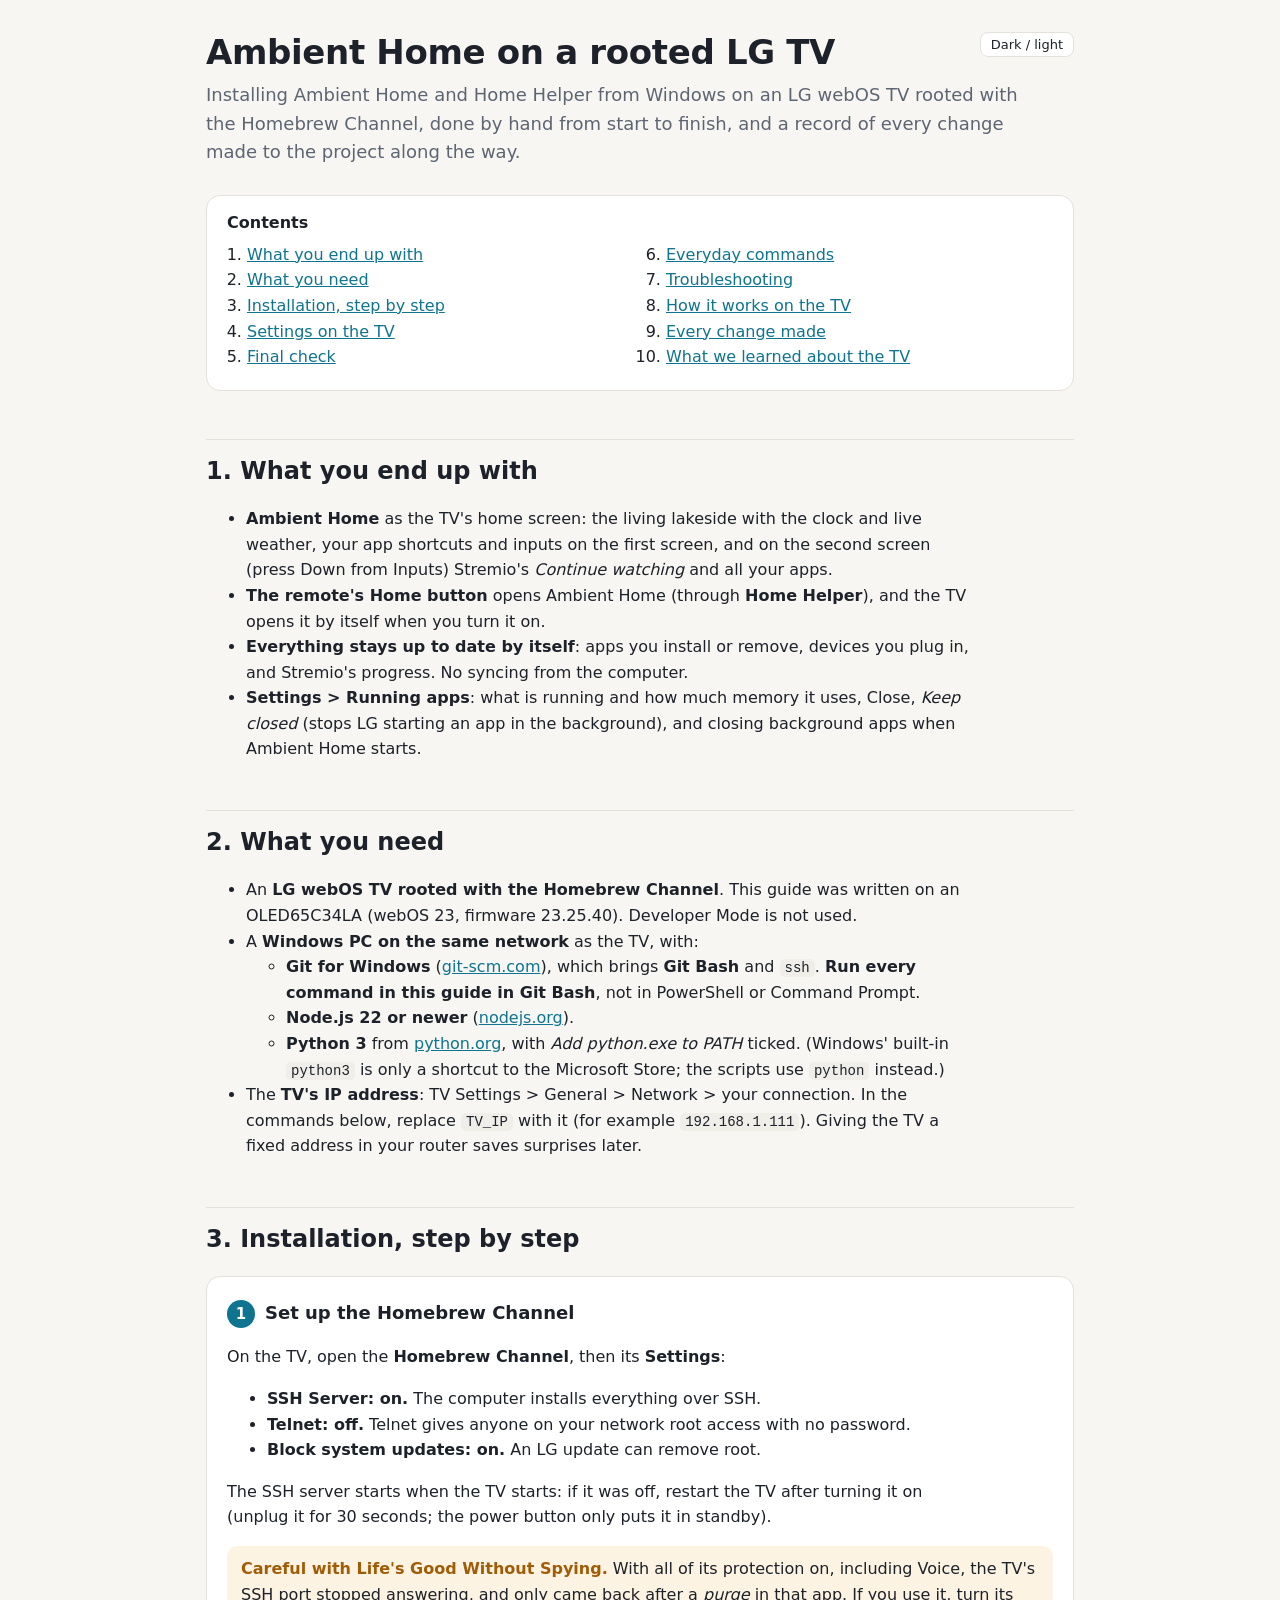
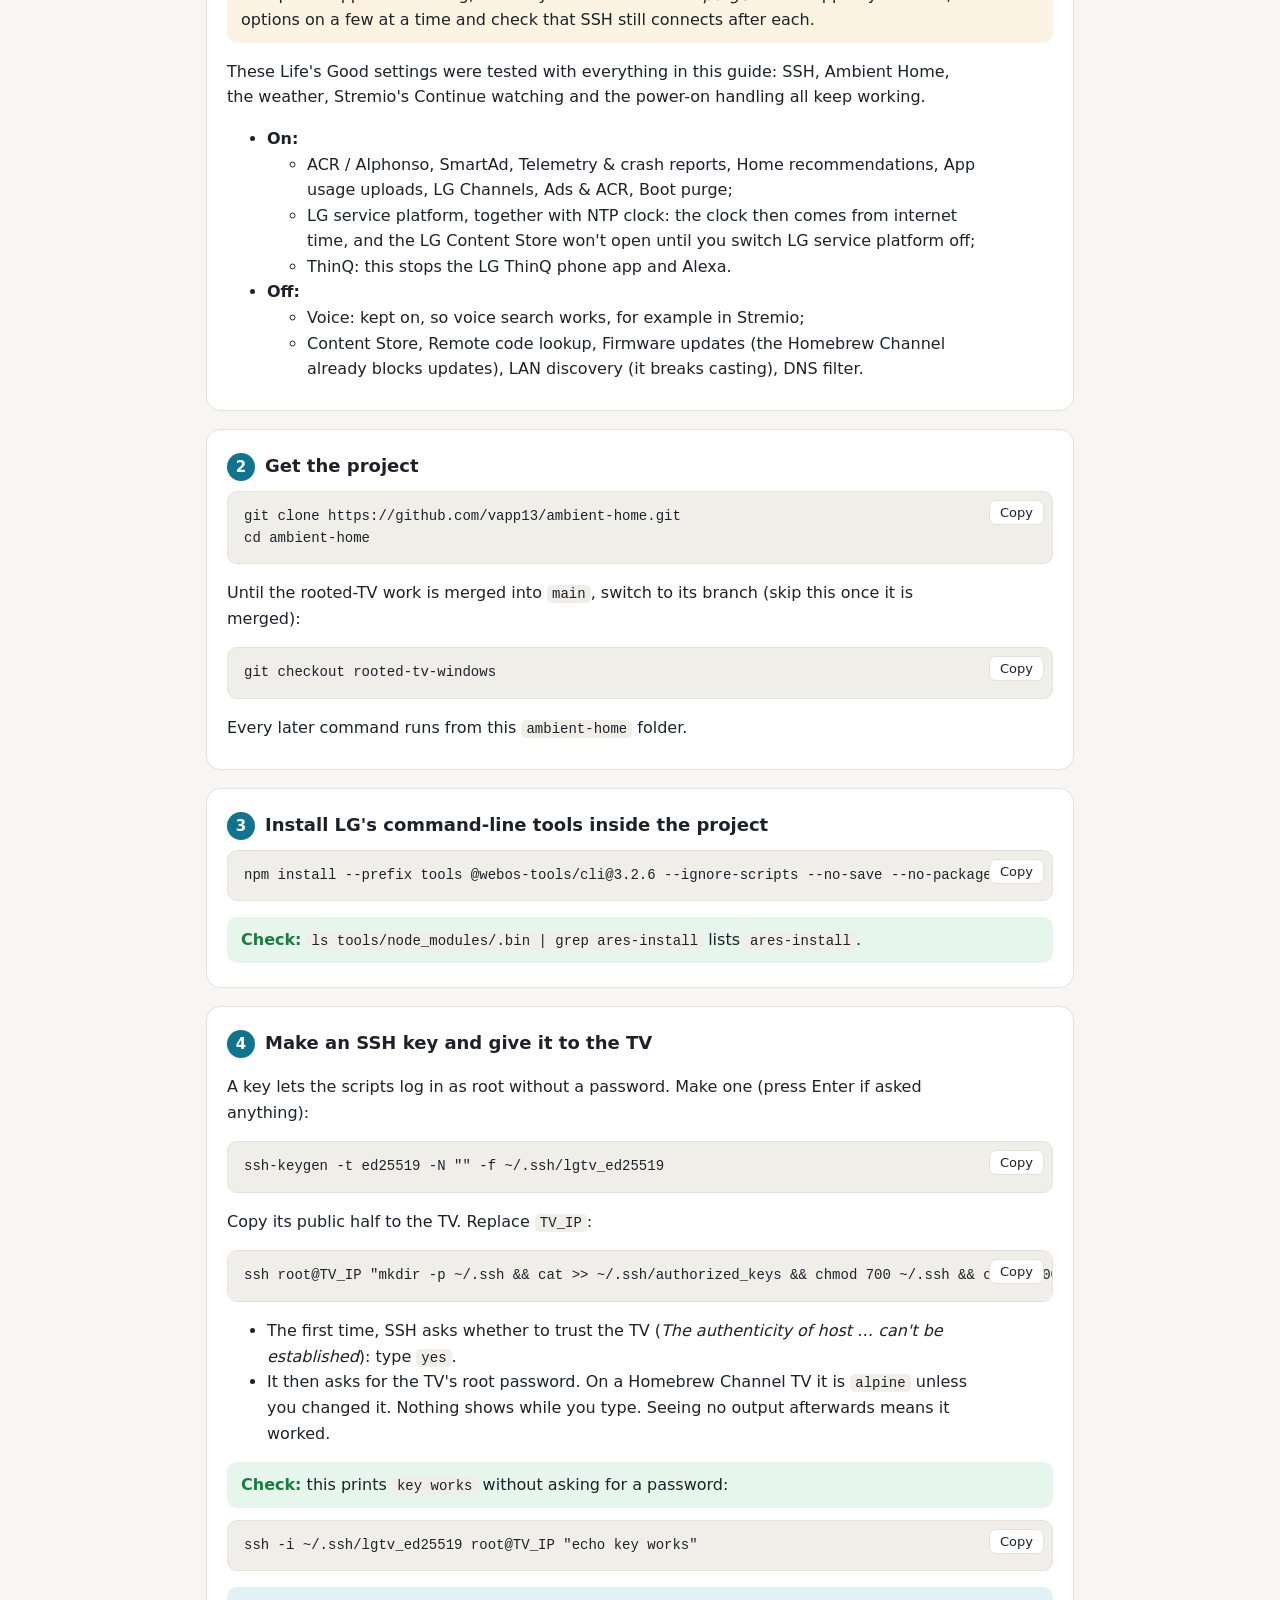
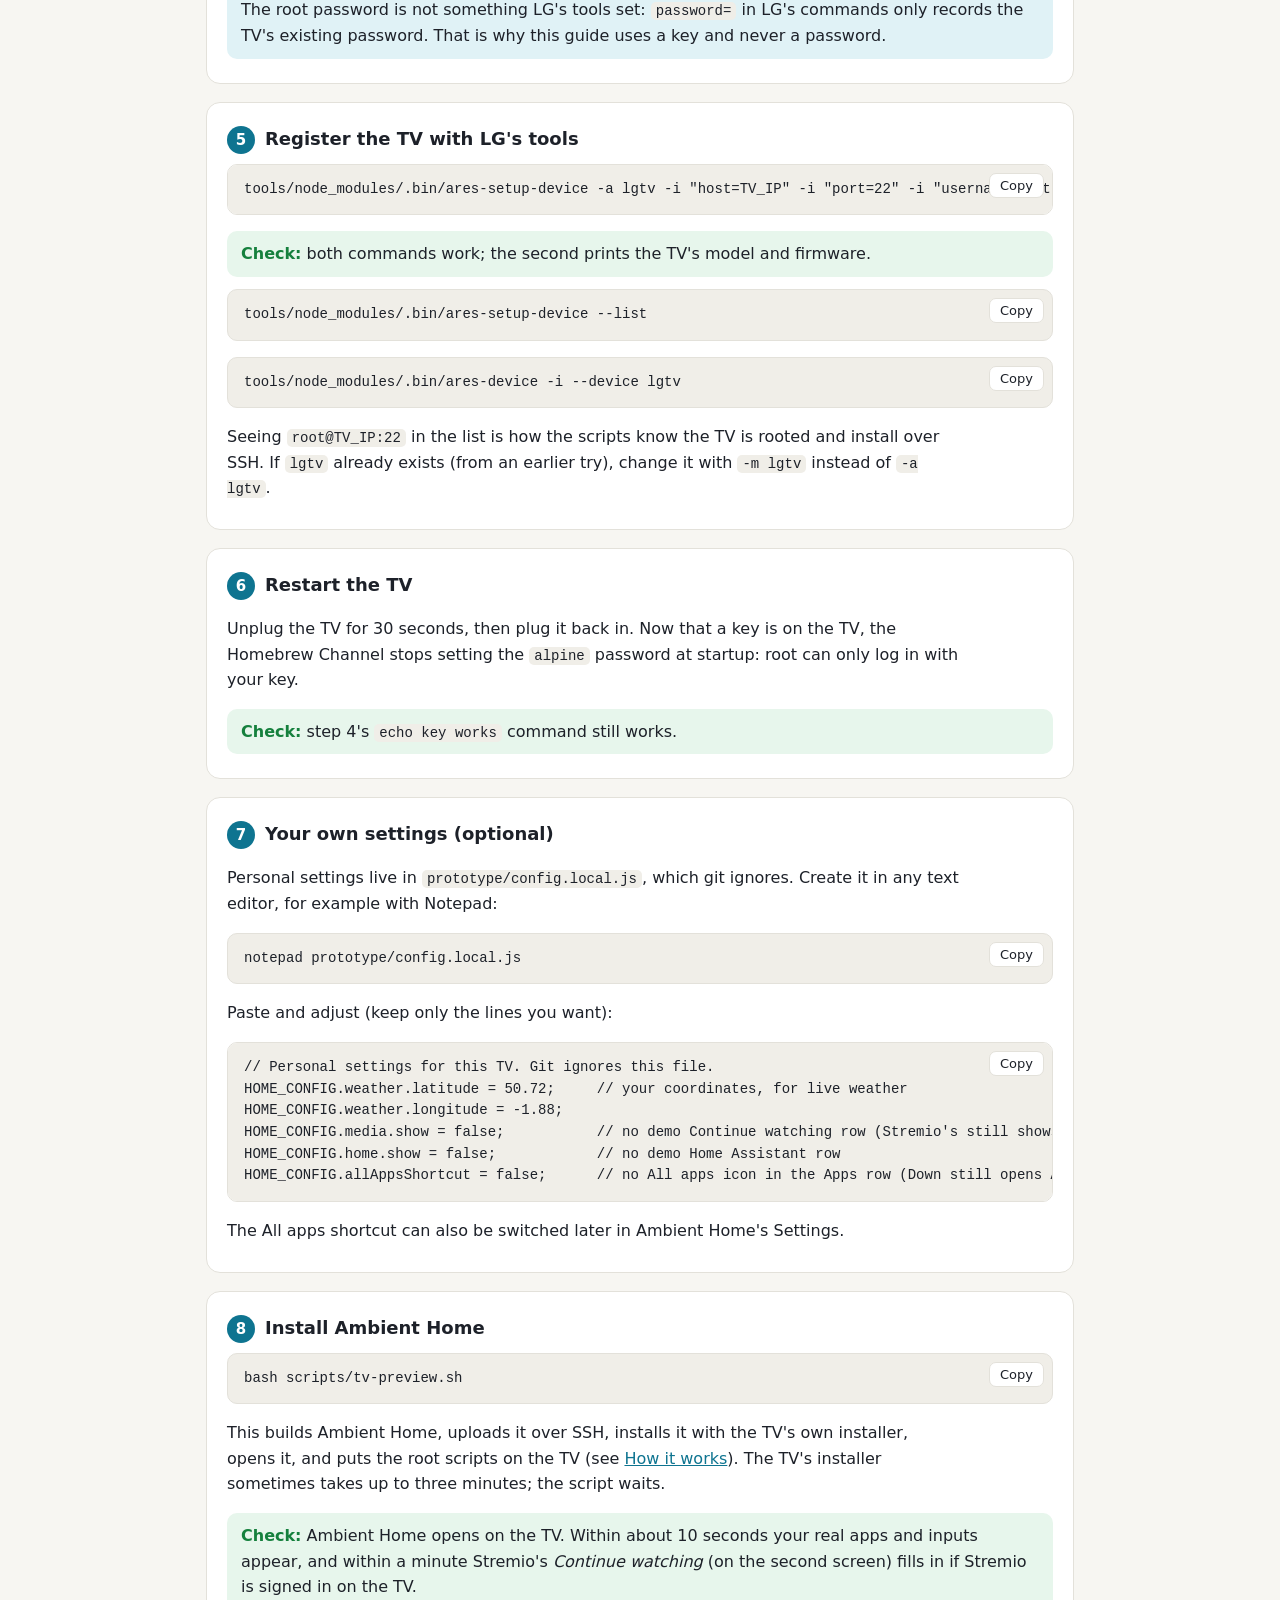
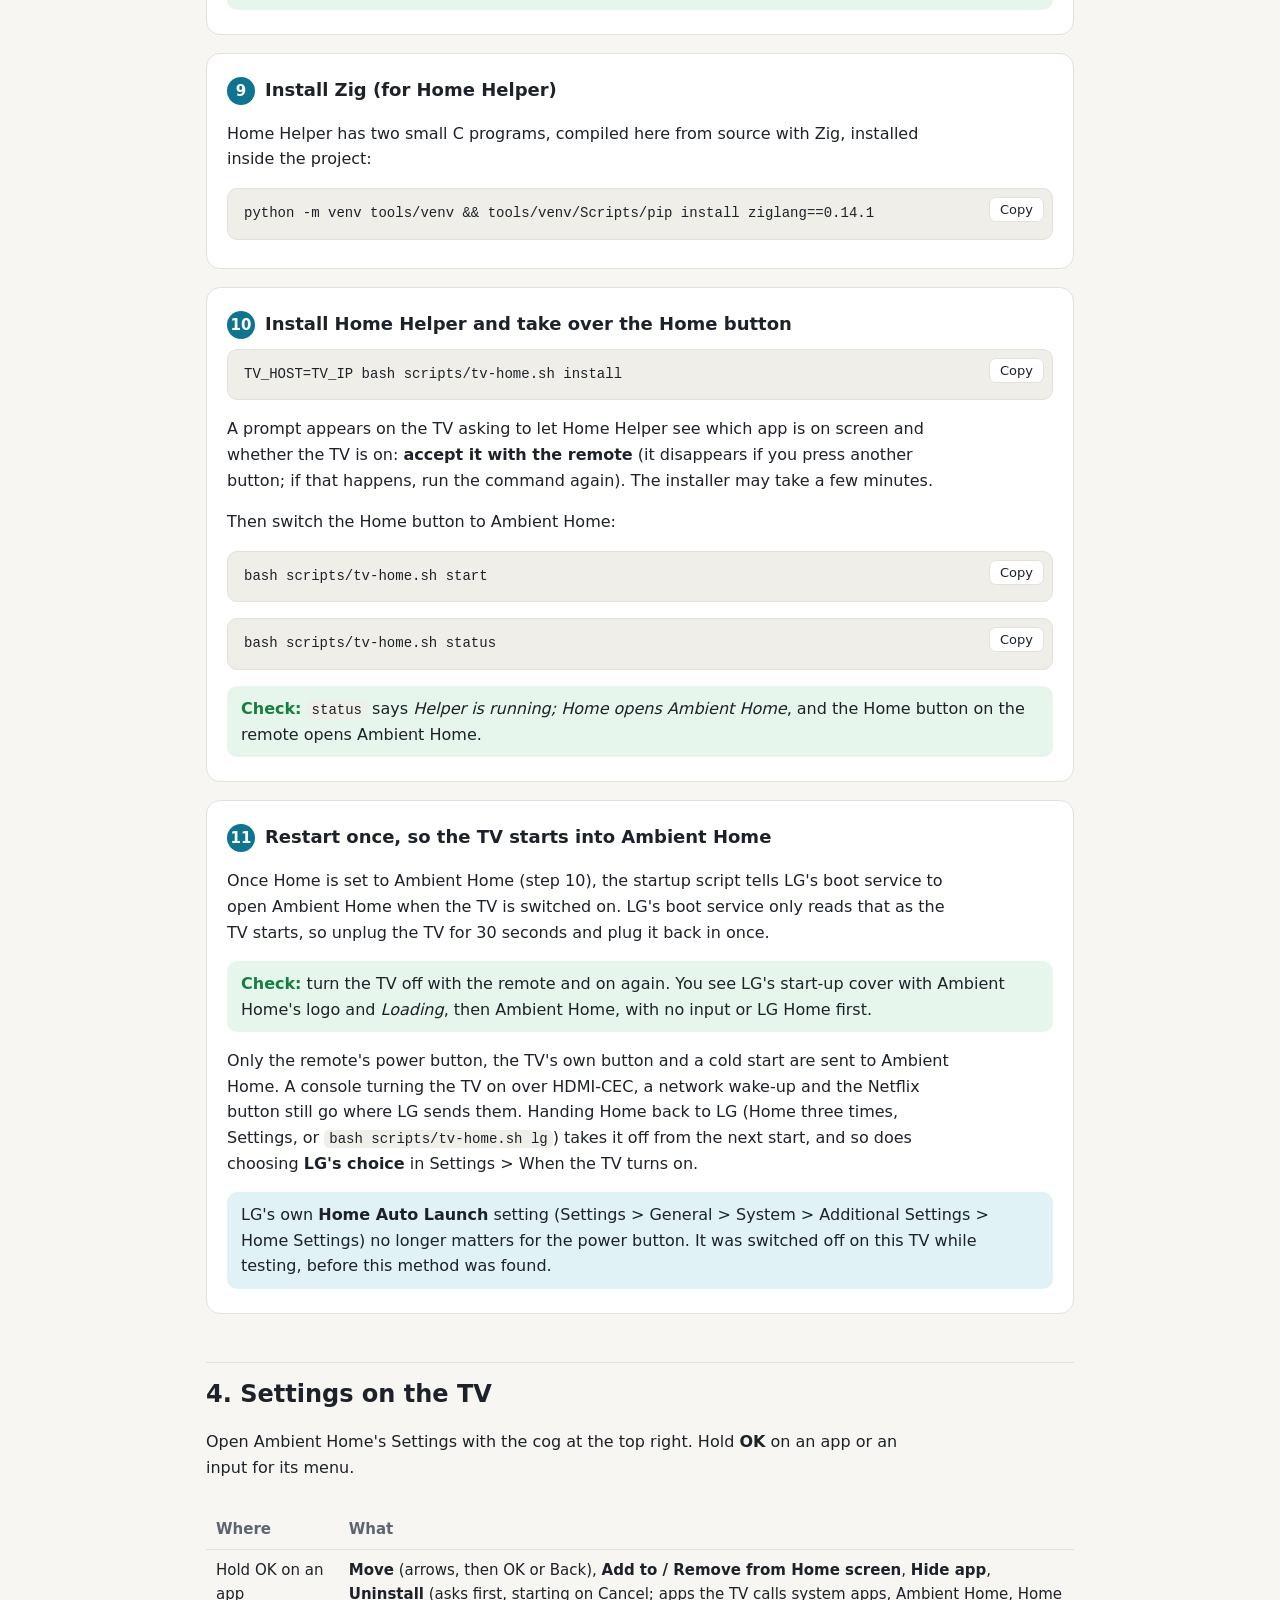
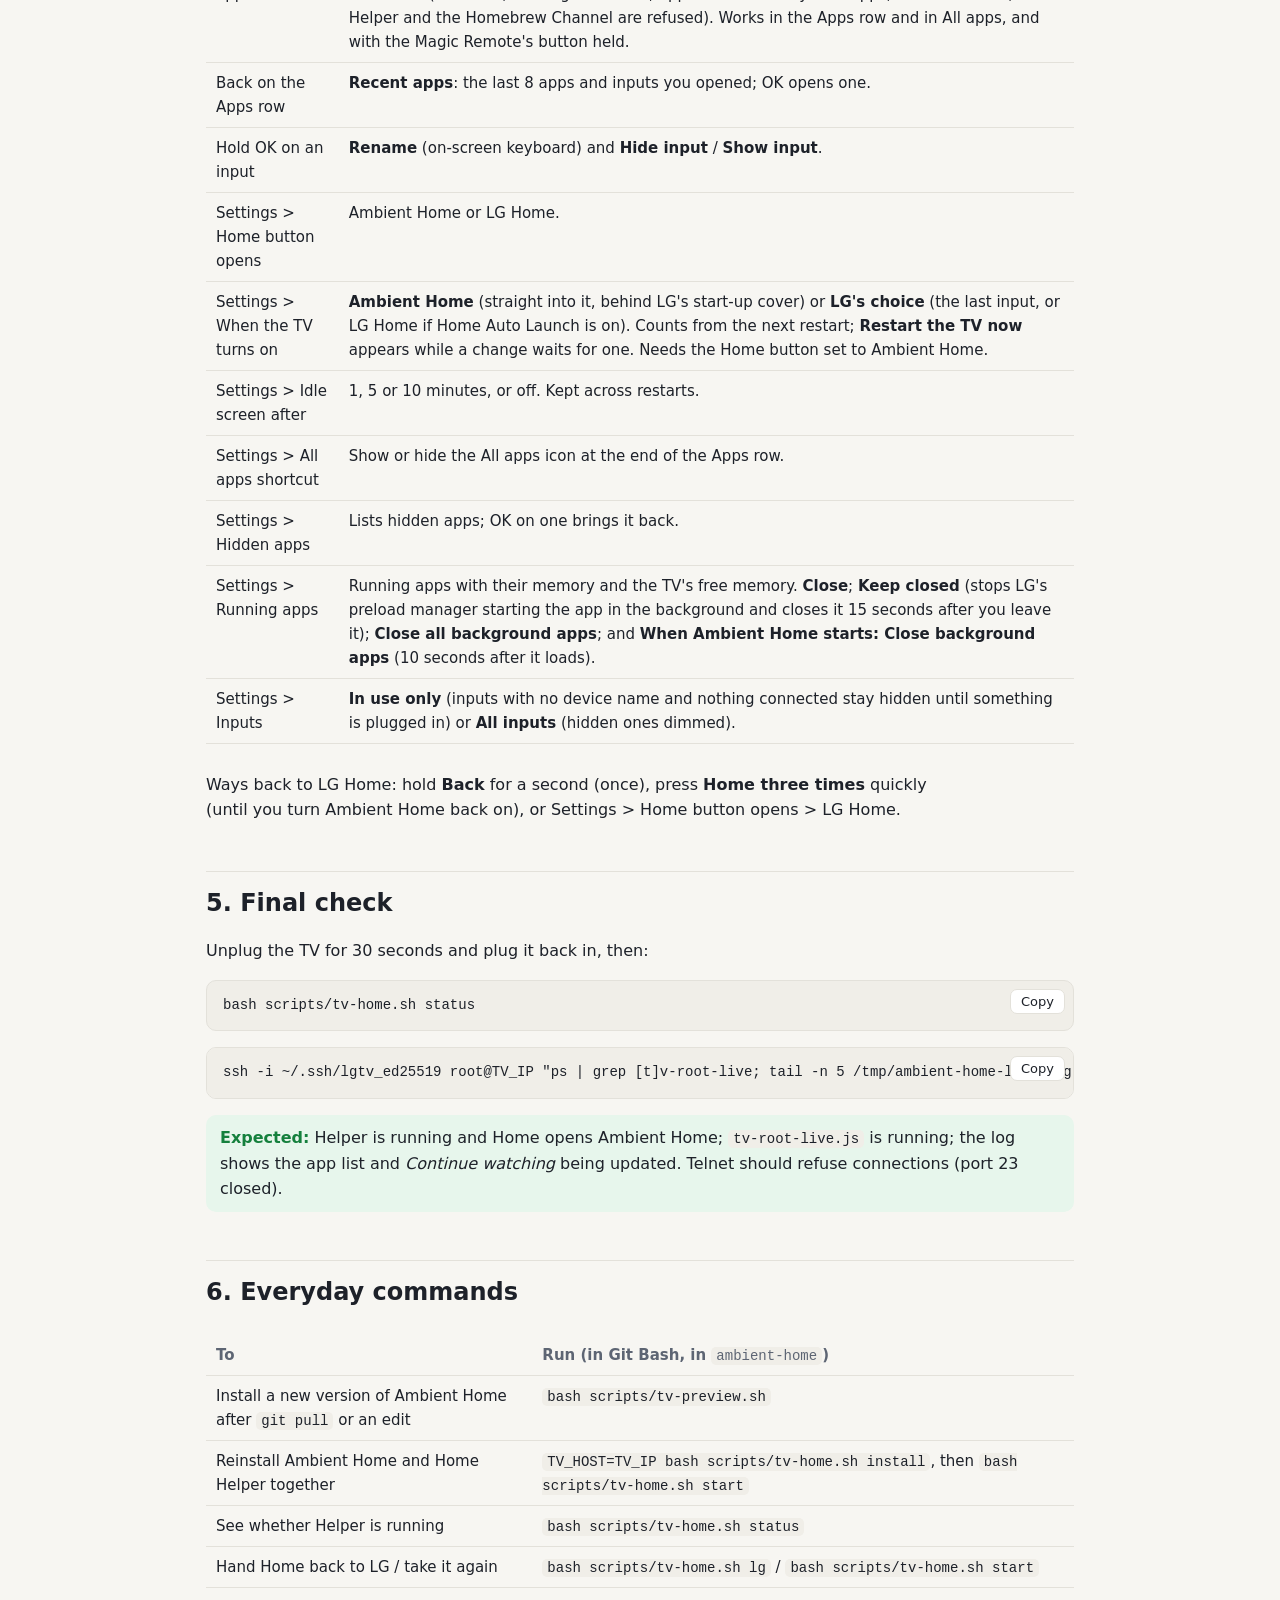
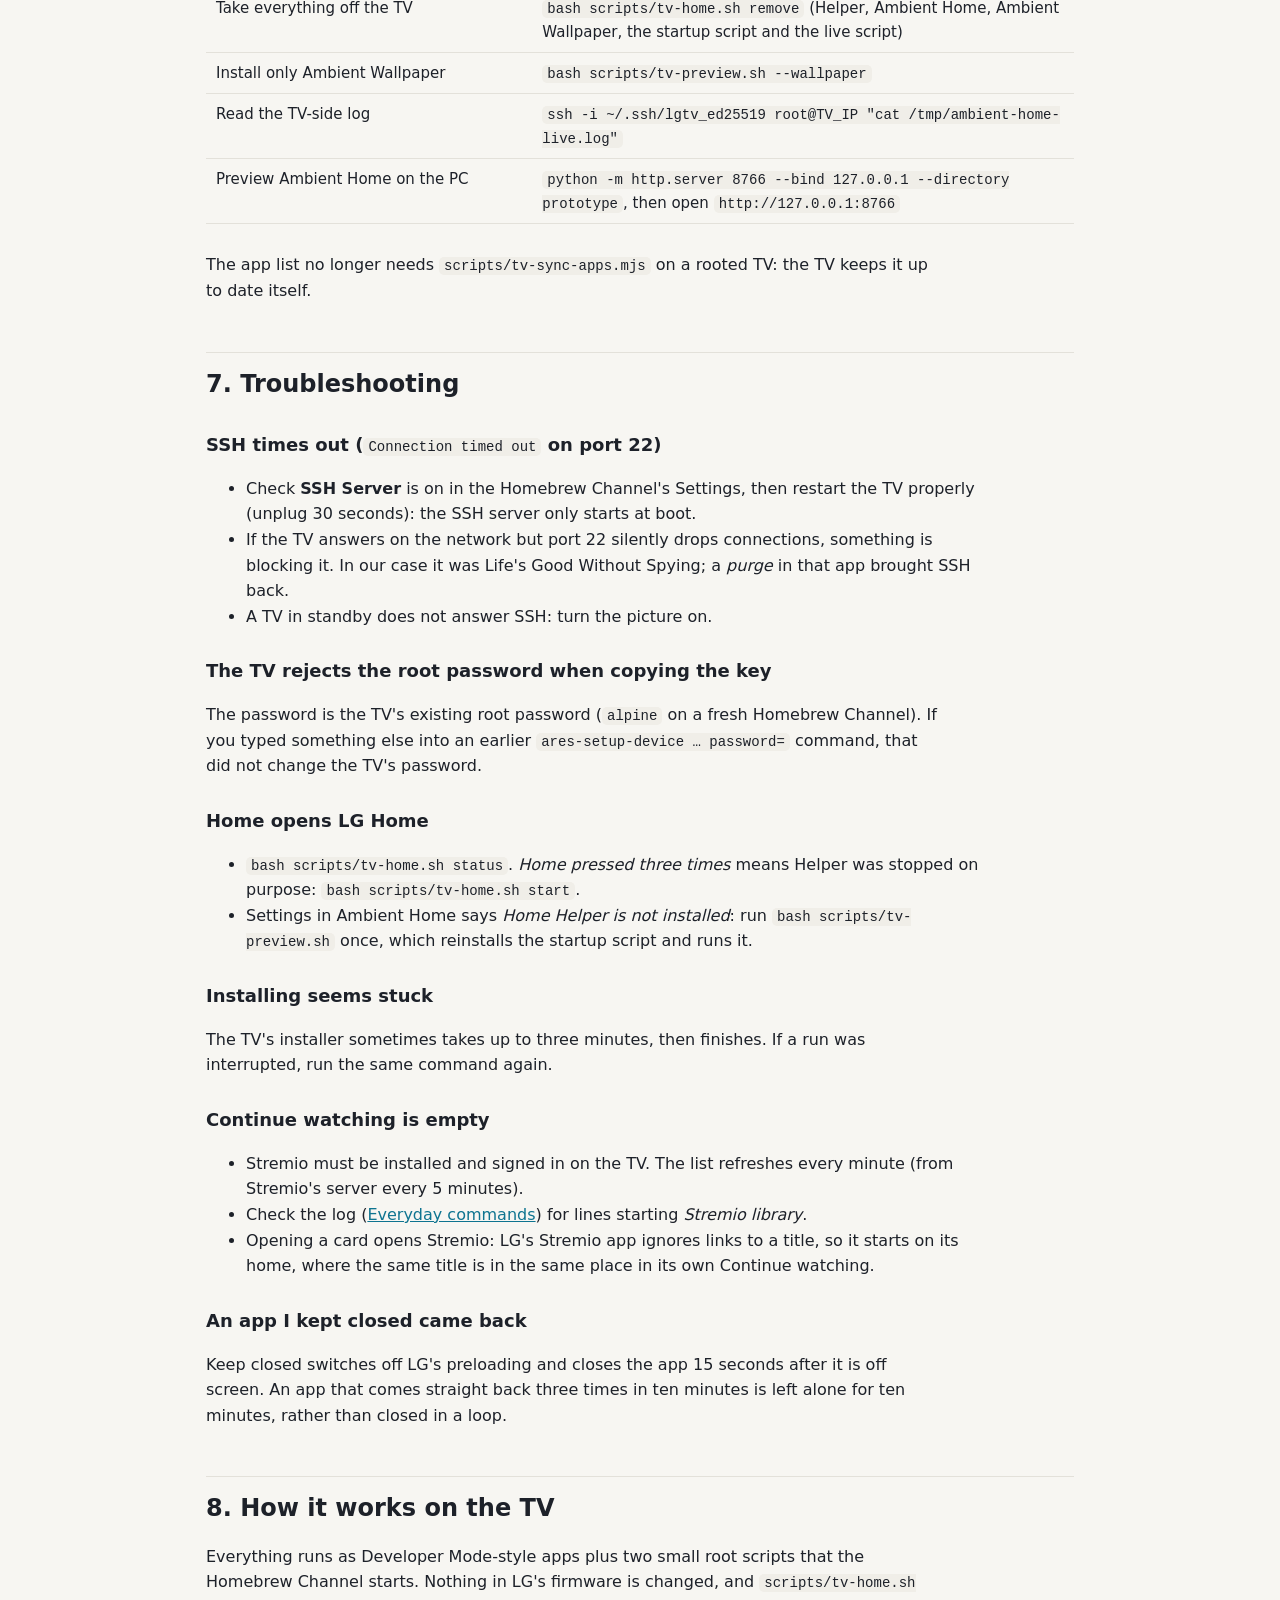
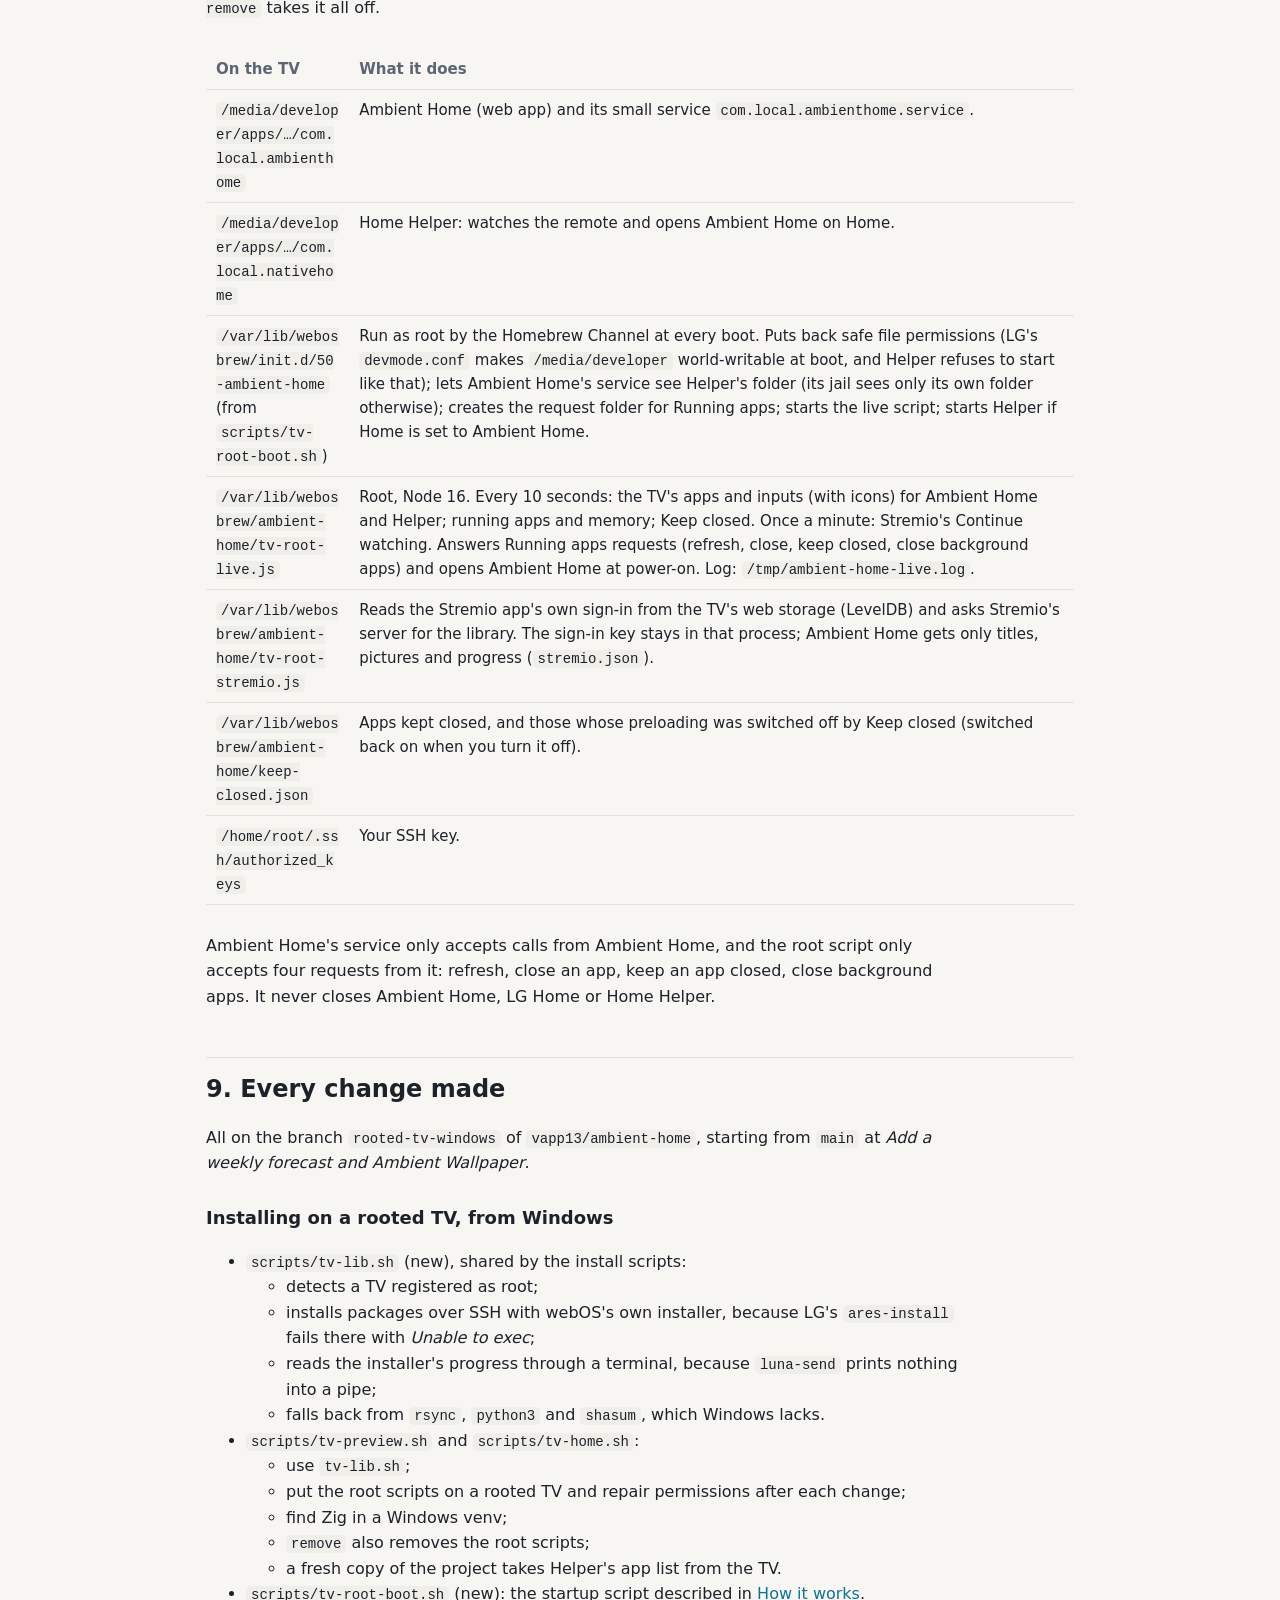
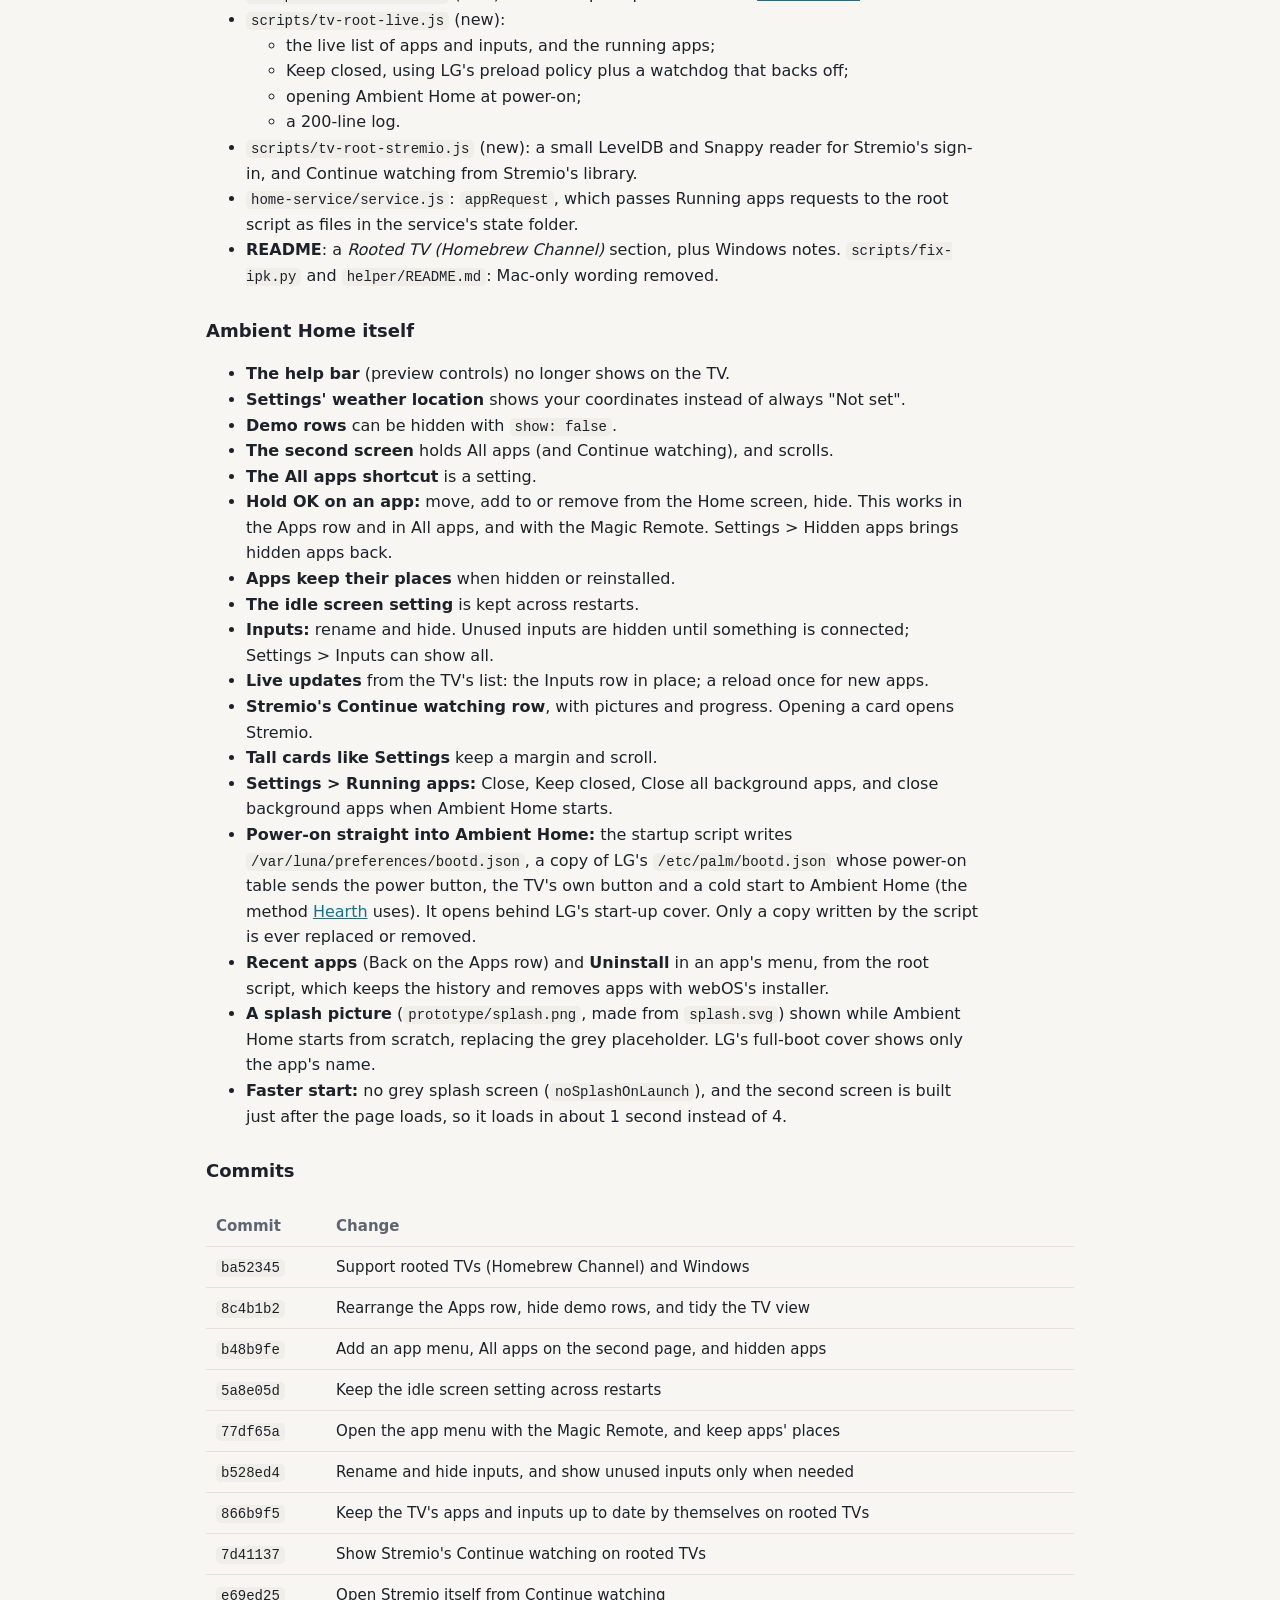
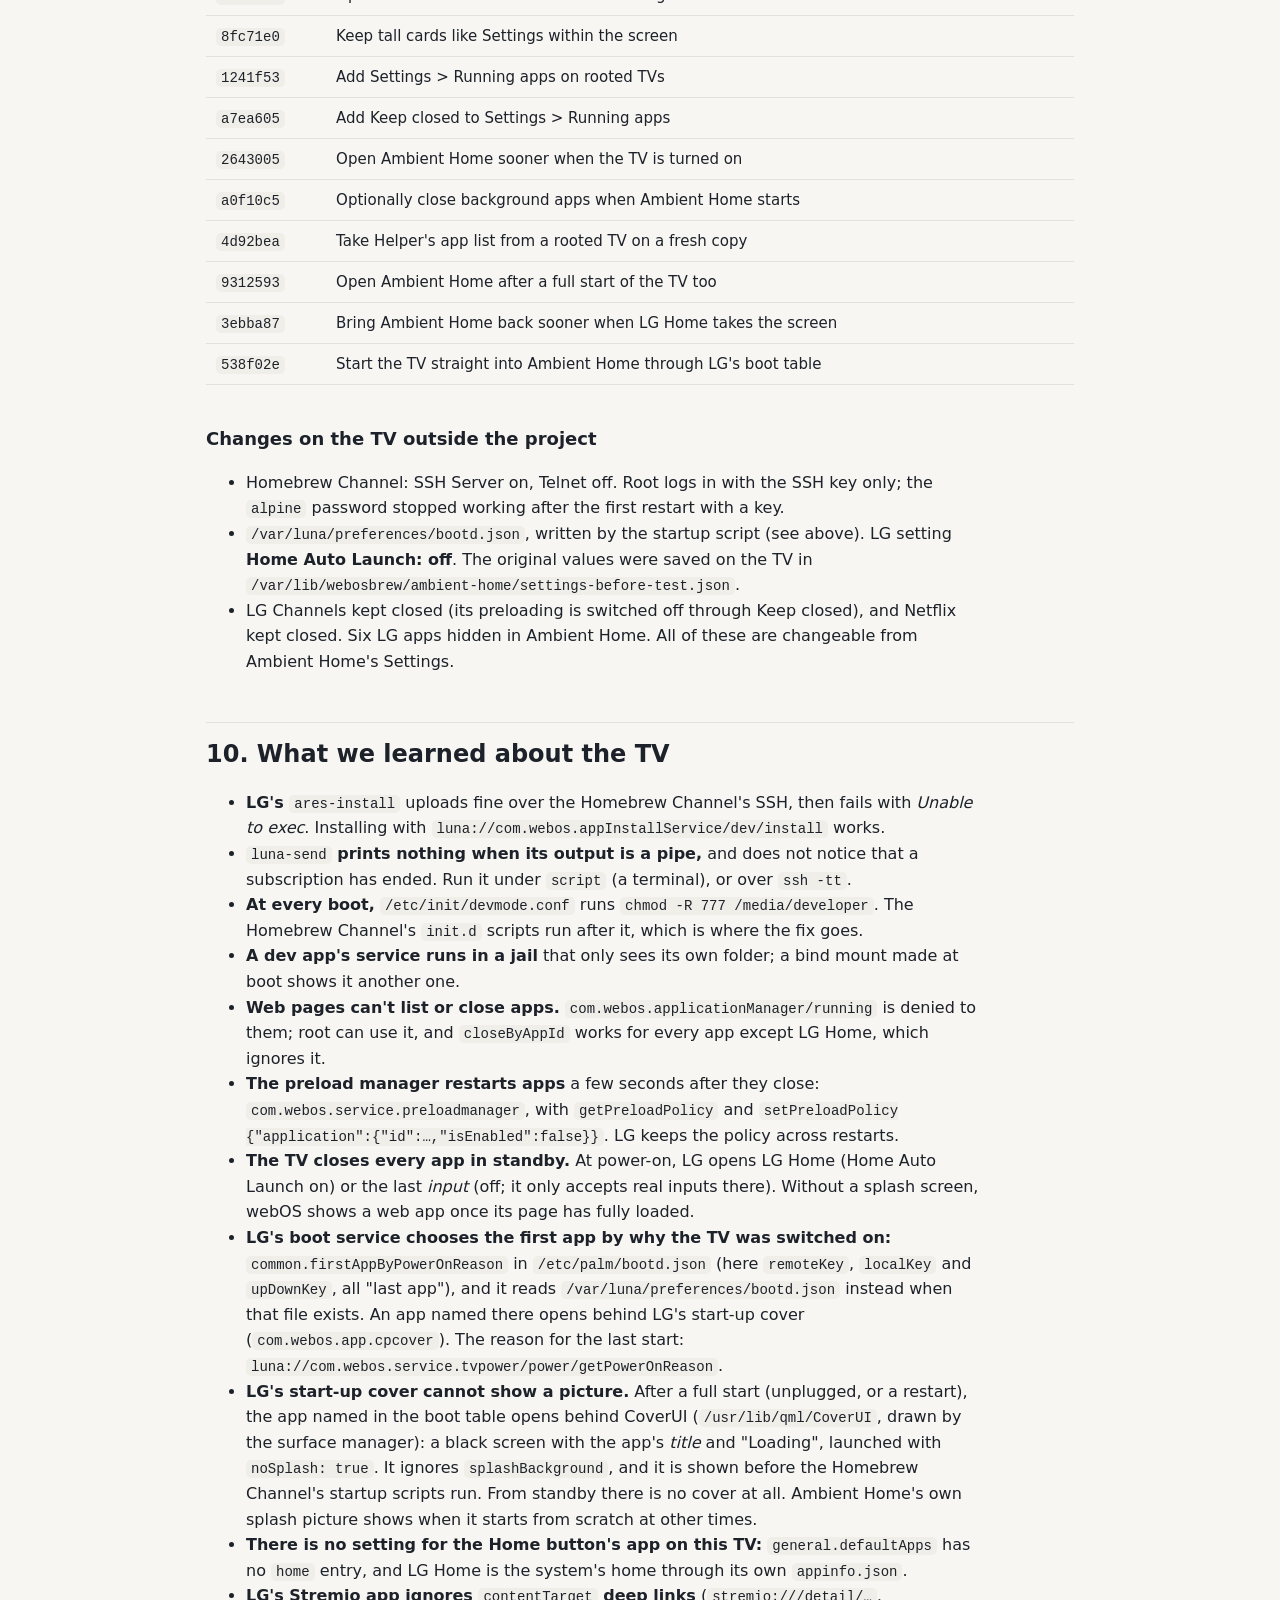
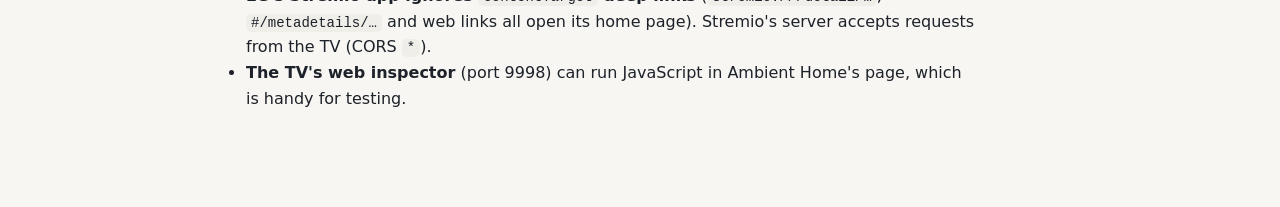
==== commit 8cdb6bca: "Show the night-lake splash picture when Ambient Home starts from scratch LG's start-up cover after a" ====
--- a/docs/rooted-tv-guide.html
+++ b/docs/rooted-tv-guide.html
@@ -367,7 +367,7 @@
   <li><strong>Settings &gt; Running apps:</strong> Close, Keep closed, Close all background apps, and close background apps when Ambient Home starts.</li>
   <li><strong>Power-on straight into Ambient Home:</strong> the startup script writes <code>/var/luna/preferences/bootd.json</code>, a copy of LG's <code>/etc/palm/bootd.json</code> whose power-on table sends the power button, the TV's own button and a cold start to Ambient Home (the method <a href="https://github.com/rudra-avatar/Hearth">Hearth</a> uses). It opens behind LG's start-up cover. Only a copy written by the script is ever replaced or removed.</li>
   <li><strong>Recent apps</strong> (Back on the Apps row) and <strong>Uninstall</strong> in an app's menu, from the root script, which keeps the history and removes apps with webOS's installer.</li>
-  <li><strong>A start-up picture</strong> (<code>prototype/splash.png</code>, made from <code>splash.svg</code>) for LG's start-up cover.</li>
+  <li><strong>A splash picture</strong> (<code>prototype/splash.png</code>, made from <code>splash.svg</code>) shown while Ambient Home starts from scratch, replacing the grey placeholder. LG's full-boot cover shows only the app's name.</li>
   <li><strong>Faster start:</strong> no grey splash screen (<code>noSplashOnLaunch</code>), and the second screen is built just after the page loads, so it loads in about 1 second instead of 4.</li>
 </ul>
 
@@ -411,6 +411,7 @@
   <li><strong>The preload manager restarts apps</strong> a few seconds after they close: <code>com.webos.service.preloadmanager</code>, with <code>getPreloadPolicy</code> and <code>setPreloadPolicy {"application":{"id":…,"isEnabled":false}}</code>. LG keeps the policy across restarts.</li>
   <li><strong>The TV closes every app in standby.</strong> At power-on, LG opens LG Home (Home Auto Launch on) or the last <em>input</em> (off; it only accepts real inputs there). Without a splash screen, webOS shows a web app once its page has fully loaded.</li>
   <li><strong>LG's boot service chooses the first app by why the TV was switched on:</strong> <code>common.firstAppByPowerOnReason</code> in <code>/etc/palm/bootd.json</code> (here <code>remoteKey</code>, <code>localKey</code> and <code>upDownKey</code>, all "last app"), and it reads <code>/var/luna/preferences/bootd.json</code> instead when that file exists. An app named there opens behind LG's start-up cover (<code>com.webos.app.cpcover</code>). The reason for the last start: <code>luna://com.webos.service.tvpower/power/getPowerOnReason</code>.</li>
+  <li><strong>LG's start-up cover cannot show a picture.</strong> After a full start (unplugged, or a restart), the app named in the boot table opens behind CoverUI (<code>/usr/lib/qml/CoverUI</code>, drawn by the surface manager): a black screen with the app's <em>title</em> and "Loading", launched with <code>noSplash: true</code>. It ignores <code>splashBackground</code>, and it is shown before the Homebrew Channel's startup scripts run. From standby there is no cover at all. Ambient Home's own splash picture shows when it starts from scratch at other times.</li>
   <li><strong>There is no setting for the Home button's app on this TV:</strong> <code>general.defaultApps</code> has no <code>home</code> entry, and LG Home is the system's home through its own <code>appinfo.json</code>.</li>
   <li><strong>LG's Stremio app ignores <code>contentTarget</code> deep links</strong> (<code>stremio:///detail/…</code>, <code>#/metadetails/…</code> and web links all open its home page). Stremio's server accepts requests from the TV (CORS <code>*</code>).</li>
   <li><strong>The TV's web inspector</strong> (port 9998) can run JavaScript in Ambient Home's page, which is handy for testing.</li>
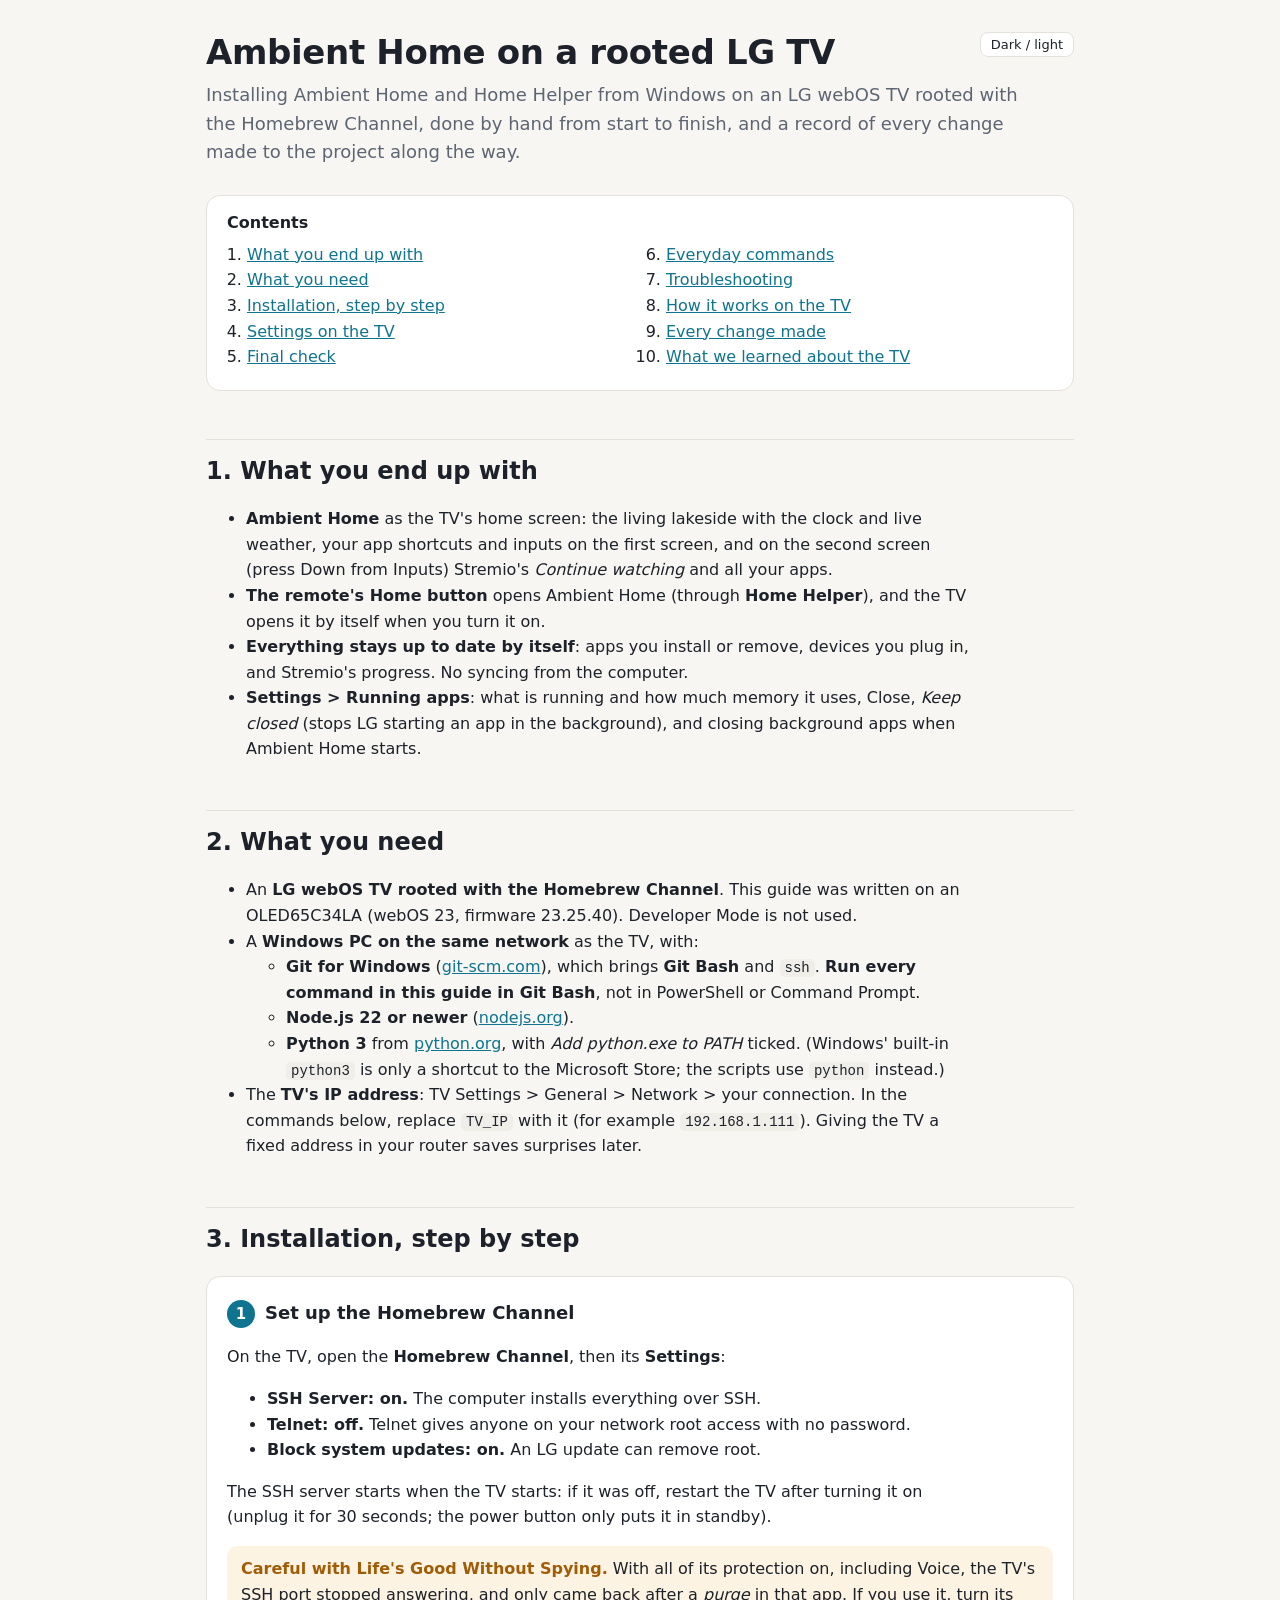
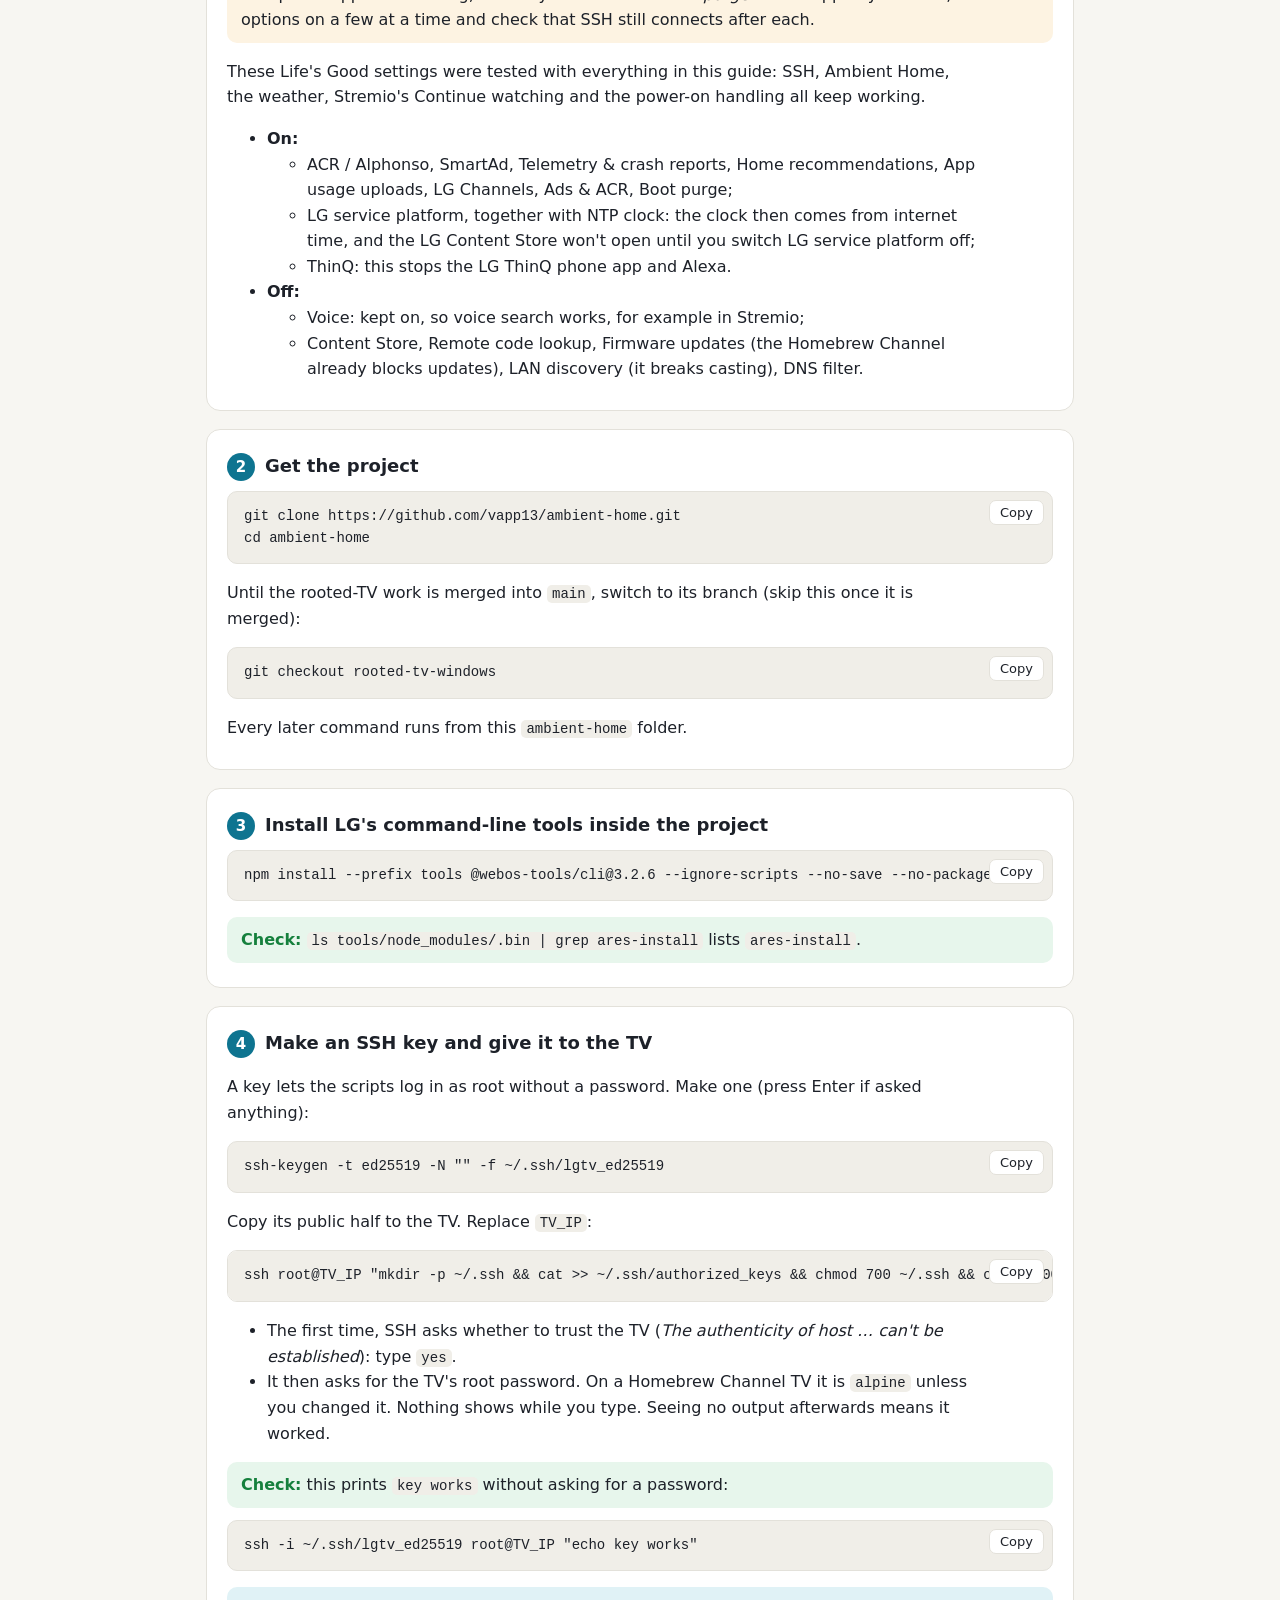
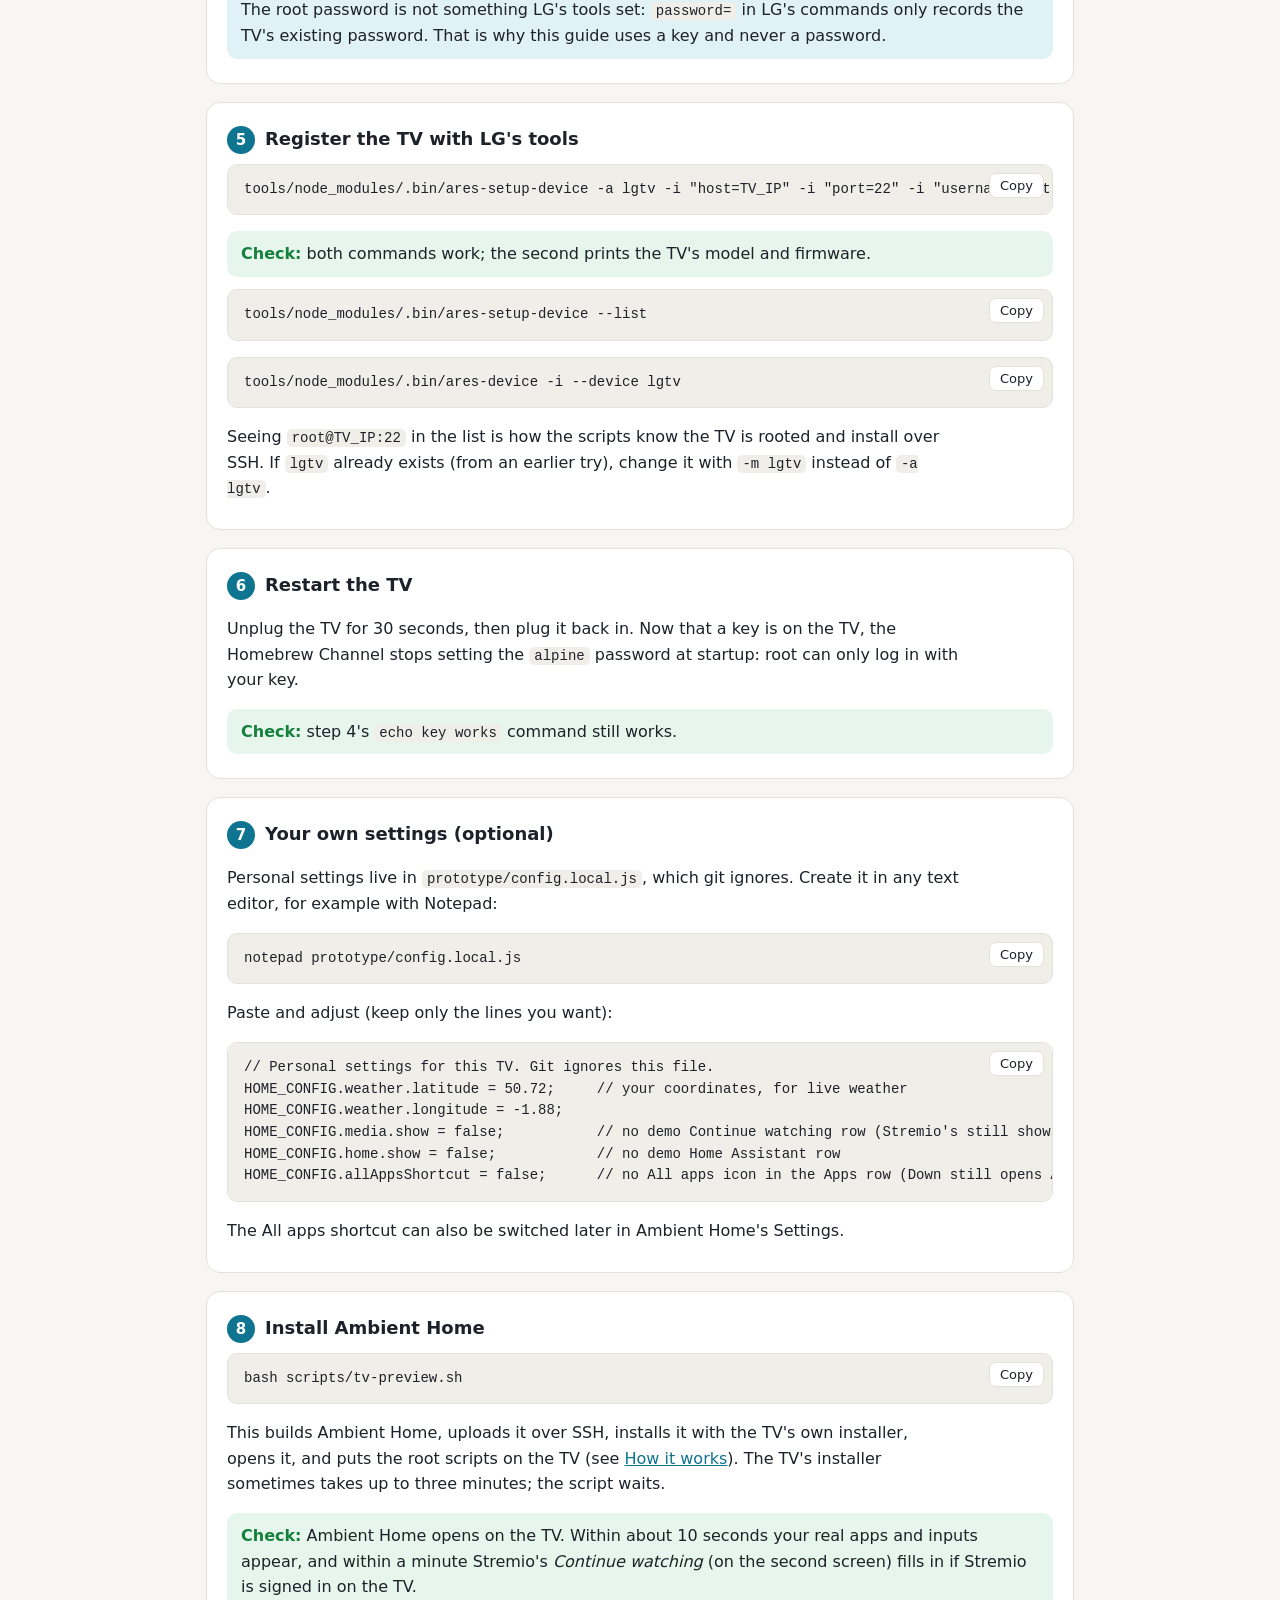
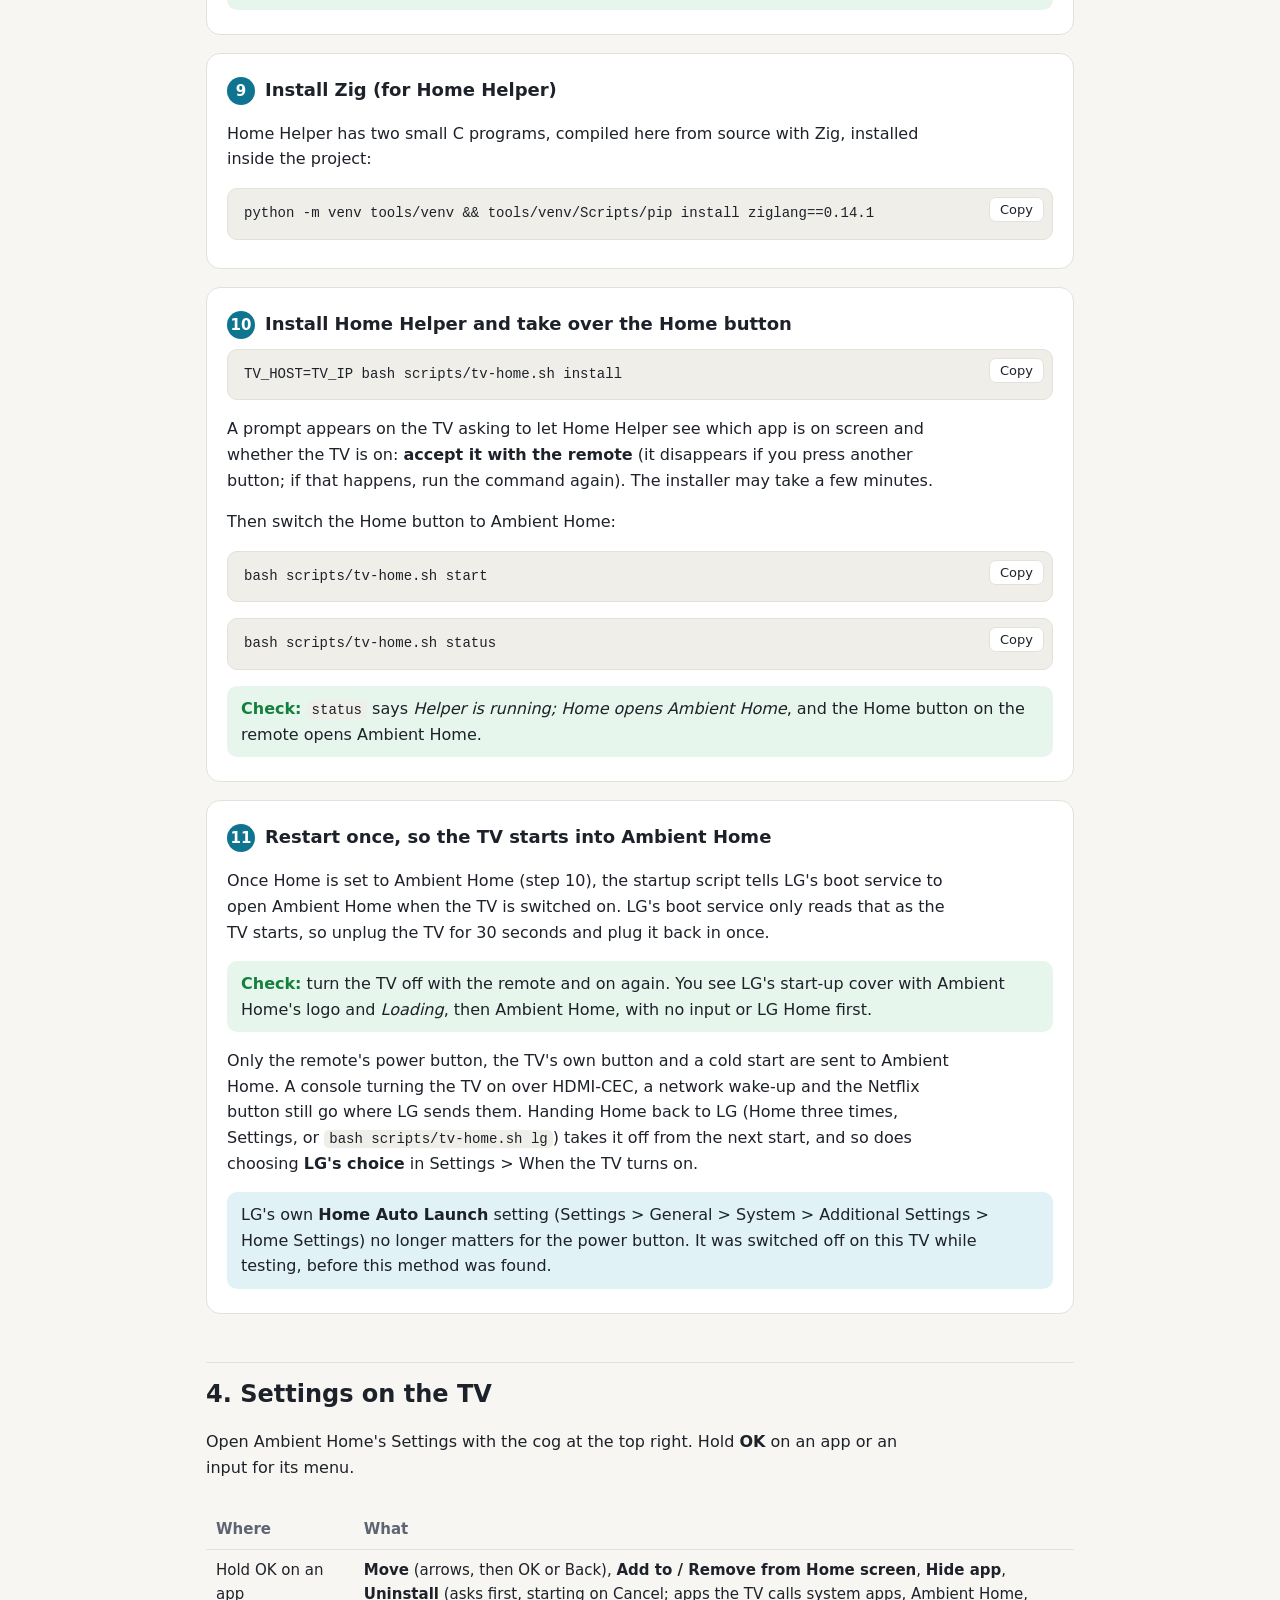
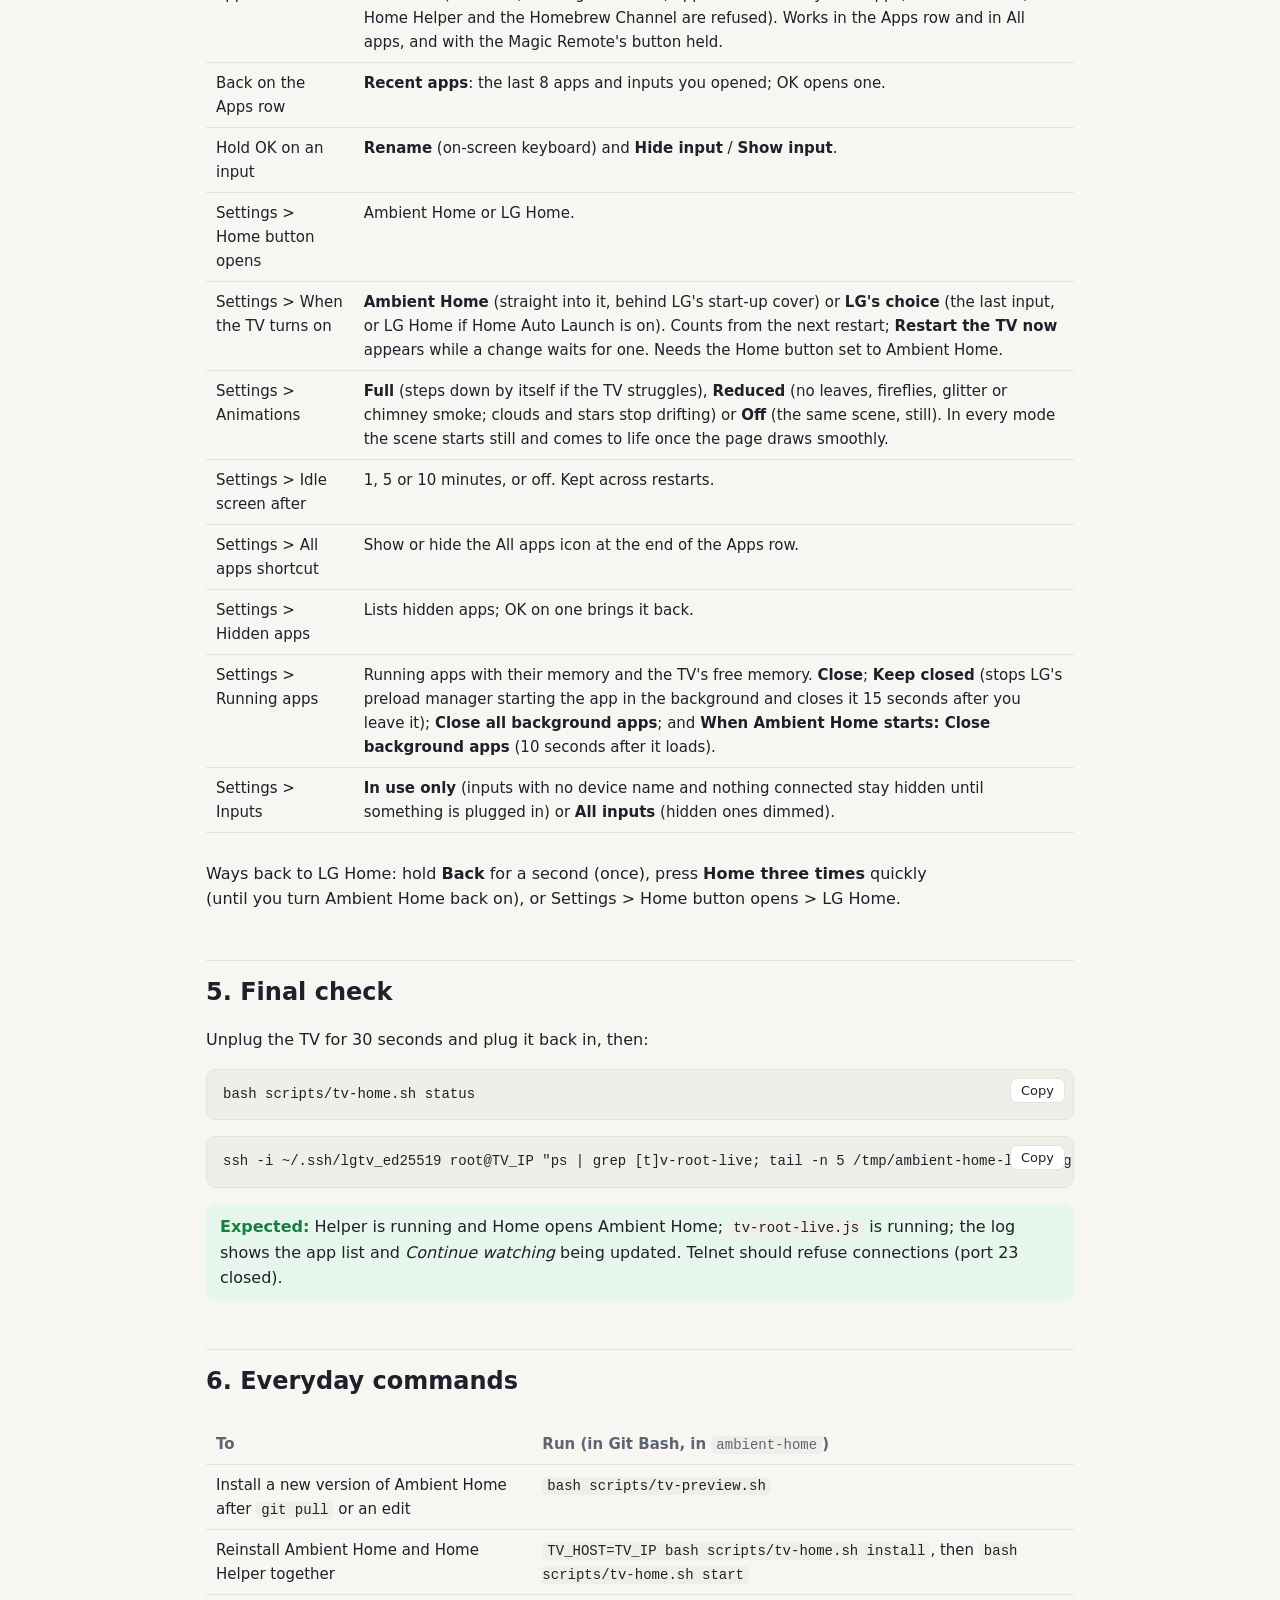
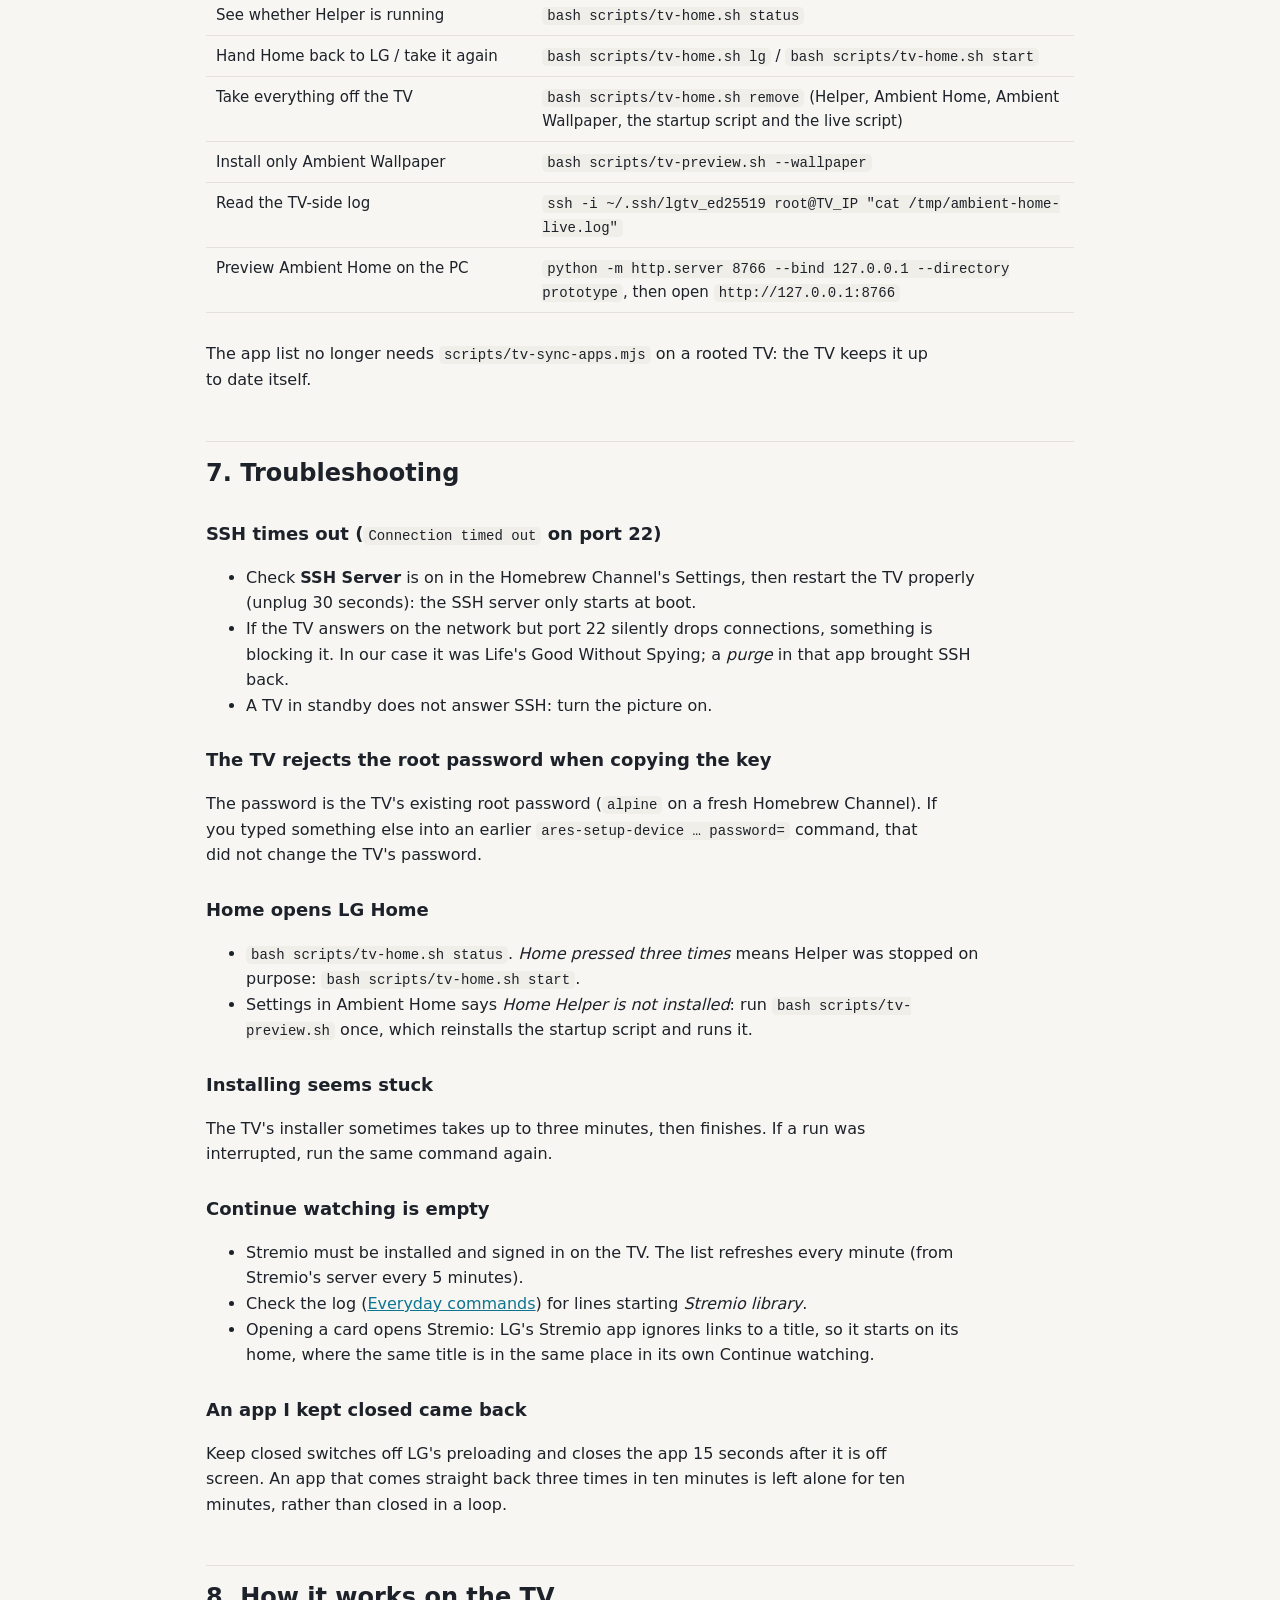
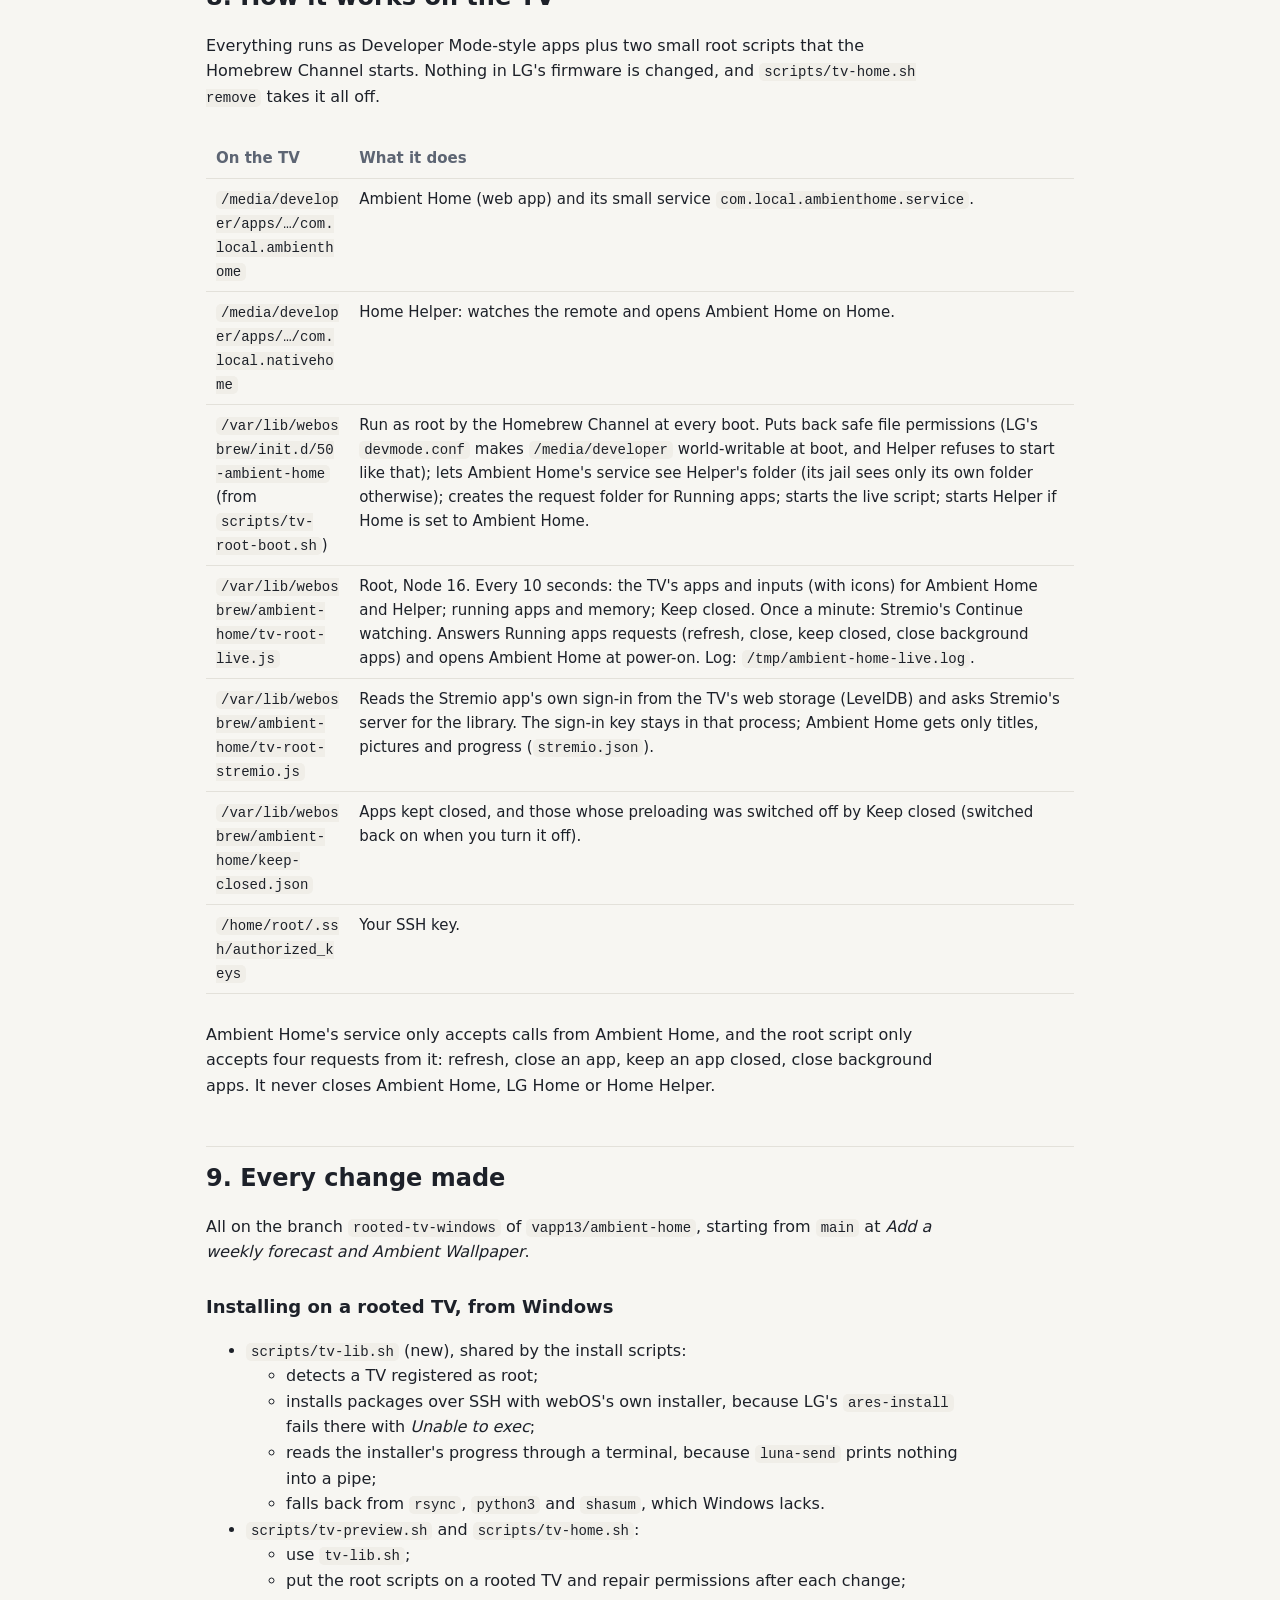
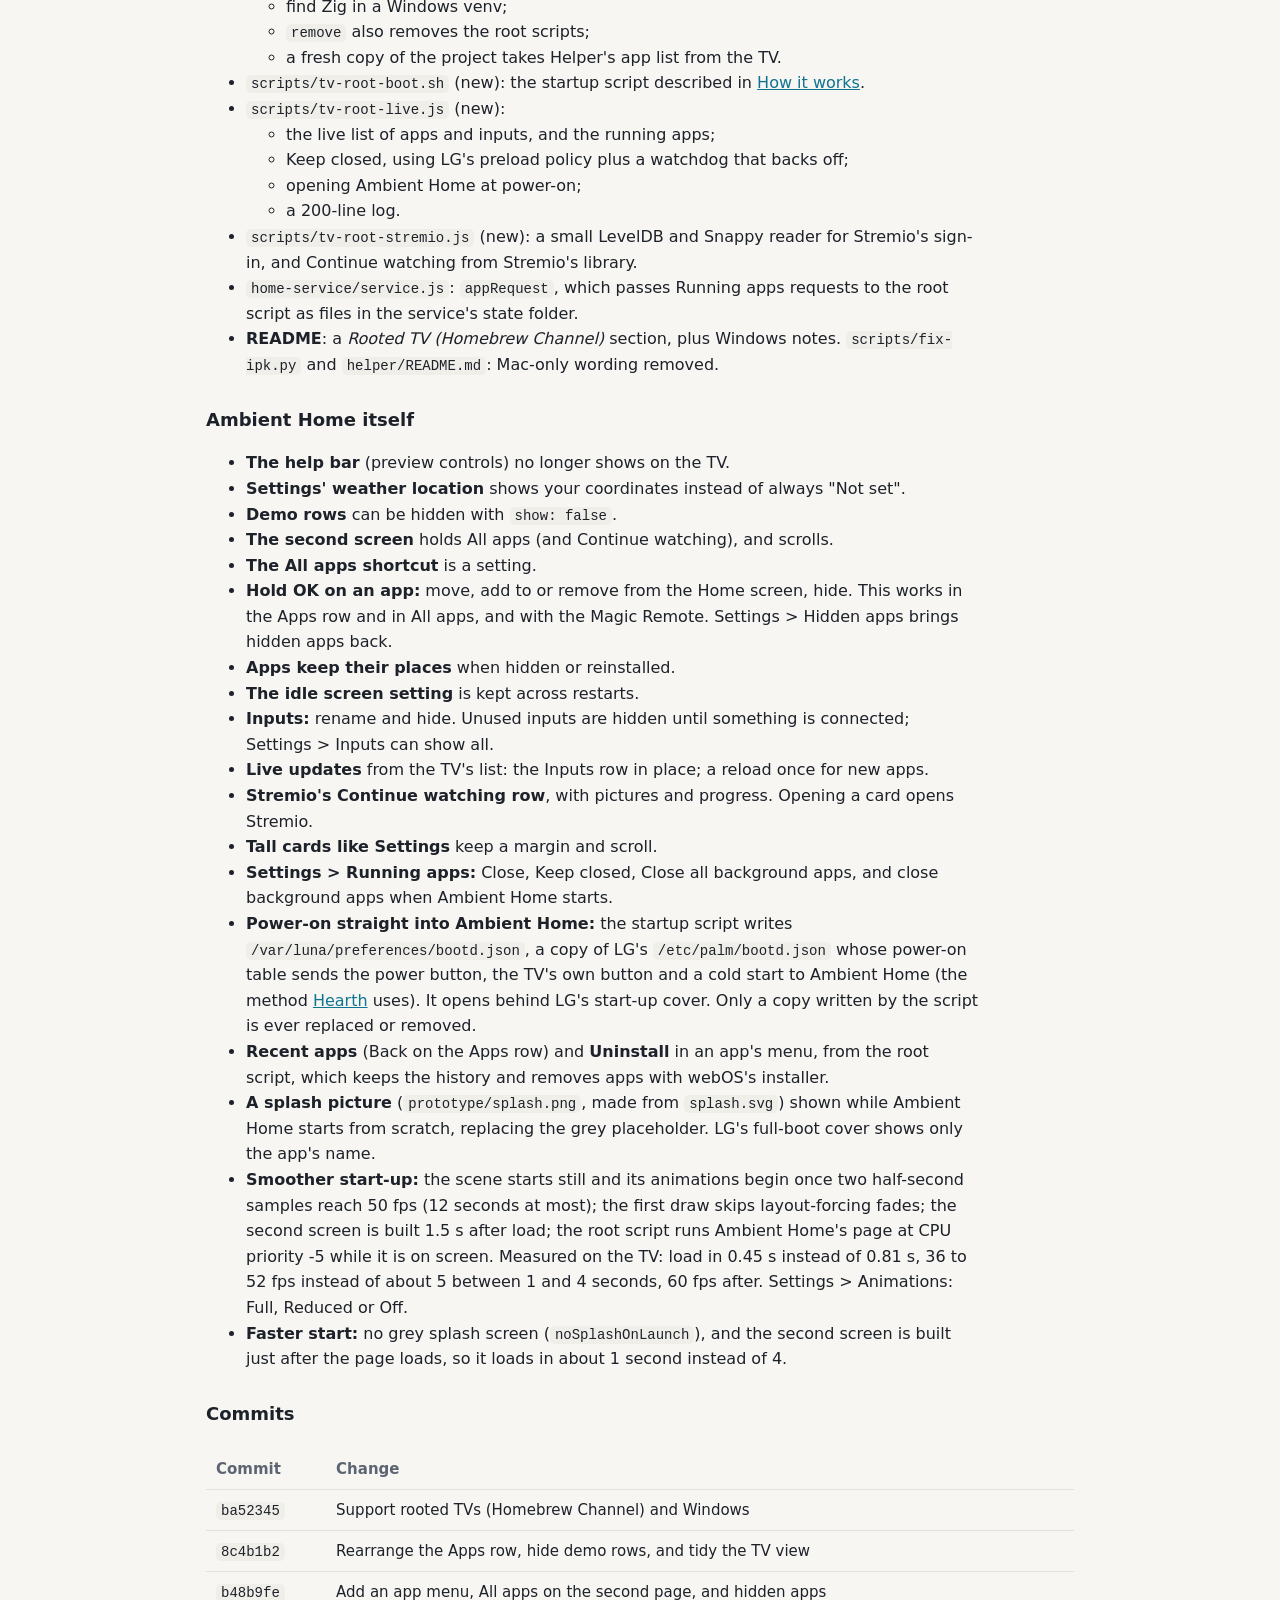
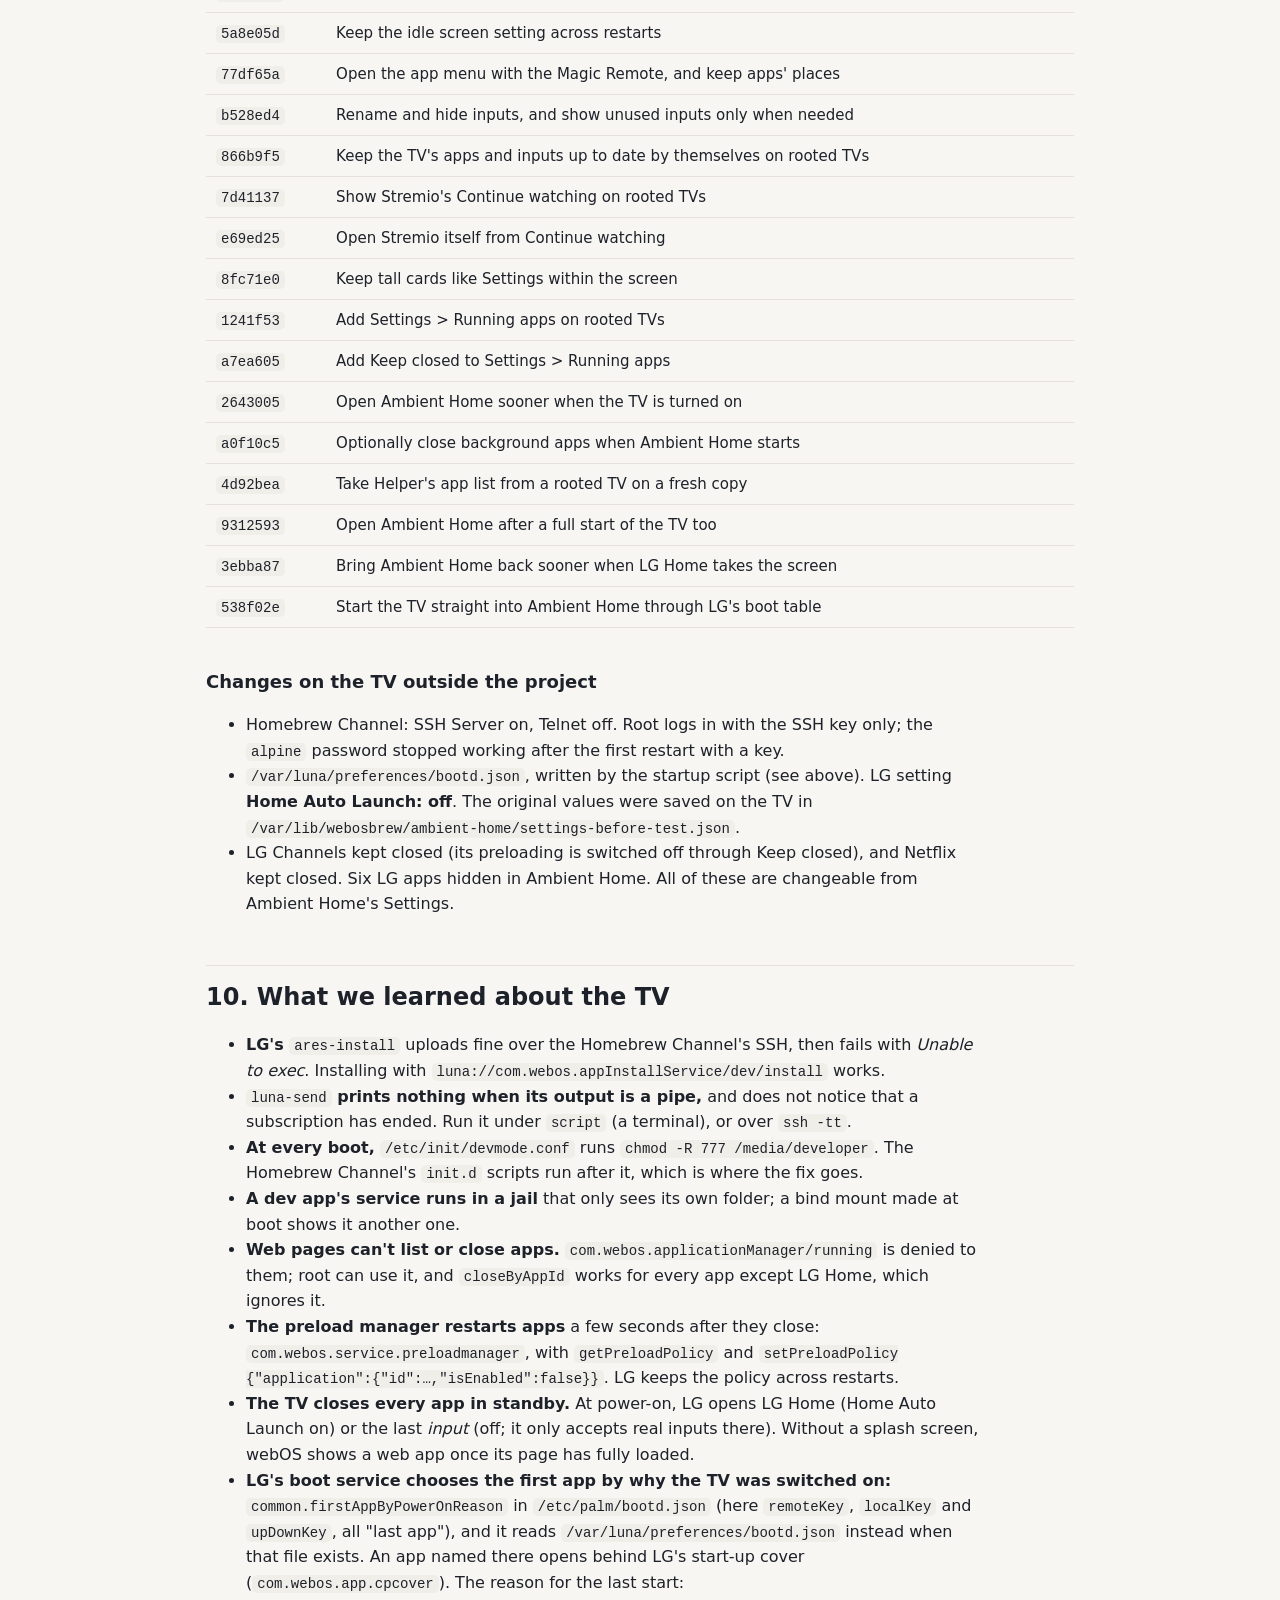
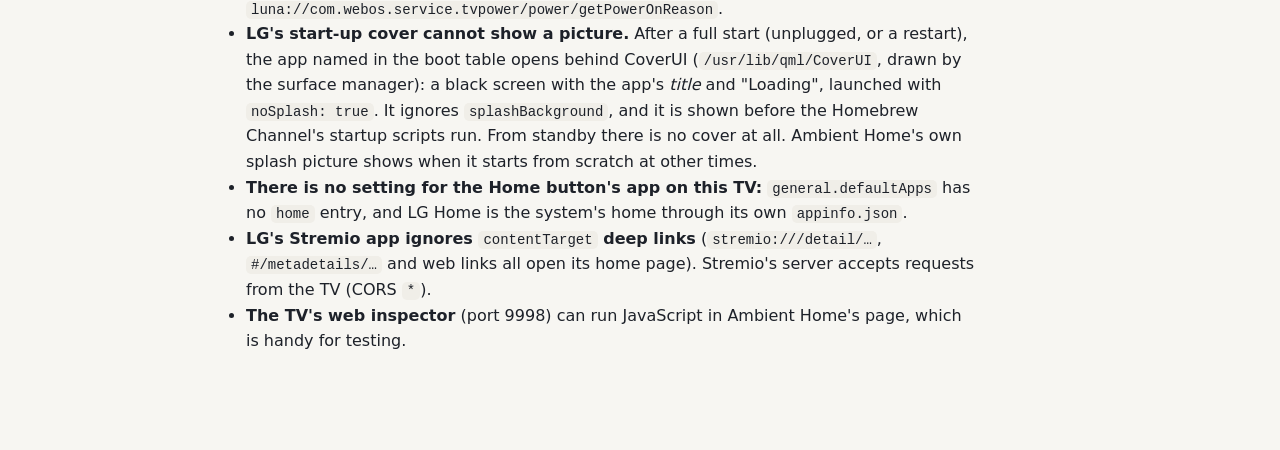
==== commit e31cafdb: "Smoother start-up, and Settings > Animations Measured on the TV: the first seconds ran at about 5 fp" ====
--- a/docs/rooted-tv-guide.html
+++ b/docs/rooted-tv-guide.html
@@ -247,6 +247,7 @@
   <tr><td>Hold OK on an input</td><td><strong>Rename</strong> (on-screen keyboard) and <strong>Hide input</strong> / <strong>Show input</strong>.</td></tr>
   <tr><td>Settings &gt; Home button opens</td><td>Ambient Home or LG Home.</td></tr>
   <tr><td>Settings &gt; When the TV turns on</td><td><strong>Ambient Home</strong> (straight into it, behind LG's start-up cover) or <strong>LG's choice</strong> (the last input, or LG Home if Home Auto Launch is on). Counts from the next restart; <strong>Restart the TV now</strong> appears while a change waits for one. Needs the Home button set to Ambient Home.</td></tr>
+  <tr><td>Settings &gt; Animations</td><td><strong>Full</strong> (steps down by itself if the TV struggles), <strong>Reduced</strong> (no leaves, fireflies, glitter or chimney smoke; clouds and stars stop drifting) or <strong>Off</strong> (the same scene, still). In every mode the scene starts still and comes to life once the page draws smoothly.</td></tr>
   <tr><td>Settings &gt; Idle screen after</td><td>1, 5 or 10 minutes, or off. Kept across restarts.</td></tr>
   <tr><td>Settings &gt; All apps shortcut</td><td>Show or hide the All apps icon at the end of the Apps row.</td></tr>
   <tr><td>Settings &gt; Hidden apps</td><td>Lists hidden apps; OK on one brings it back.</td></tr>
@@ -368,6 +369,7 @@
   <li><strong>Power-on straight into Ambient Home:</strong> the startup script writes <code>/var/luna/preferences/bootd.json</code>, a copy of LG's <code>/etc/palm/bootd.json</code> whose power-on table sends the power button, the TV's own button and a cold start to Ambient Home (the method <a href="https://github.com/rudra-avatar/Hearth">Hearth</a> uses). It opens behind LG's start-up cover. Only a copy written by the script is ever replaced or removed.</li>
   <li><strong>Recent apps</strong> (Back on the Apps row) and <strong>Uninstall</strong> in an app's menu, from the root script, which keeps the history and removes apps with webOS's installer.</li>
   <li><strong>A splash picture</strong> (<code>prototype/splash.png</code>, made from <code>splash.svg</code>) shown while Ambient Home starts from scratch, replacing the grey placeholder. LG's full-boot cover shows only the app's name.</li>
+  <li><strong>Smoother start-up:</strong> the scene starts still and its animations begin once two half-second samples reach 50 fps (12 seconds at most); the first draw skips layout-forcing fades; the second screen is built 1.5 s after load; the root script runs Ambient Home's page at CPU priority -5 while it is on screen. Measured on the TV: load in 0.45 s instead of 0.81 s, 36 to 52 fps instead of about 5 between 1 and 4 seconds, 60 fps after. Settings &gt; Animations: Full, Reduced or Off.</li>
   <li><strong>Faster start:</strong> no grey splash screen (<code>noSplashOnLaunch</code>), and the second screen is built just after the page loads, so it loads in about 1 second instead of 4.</li>
 </ul>
 
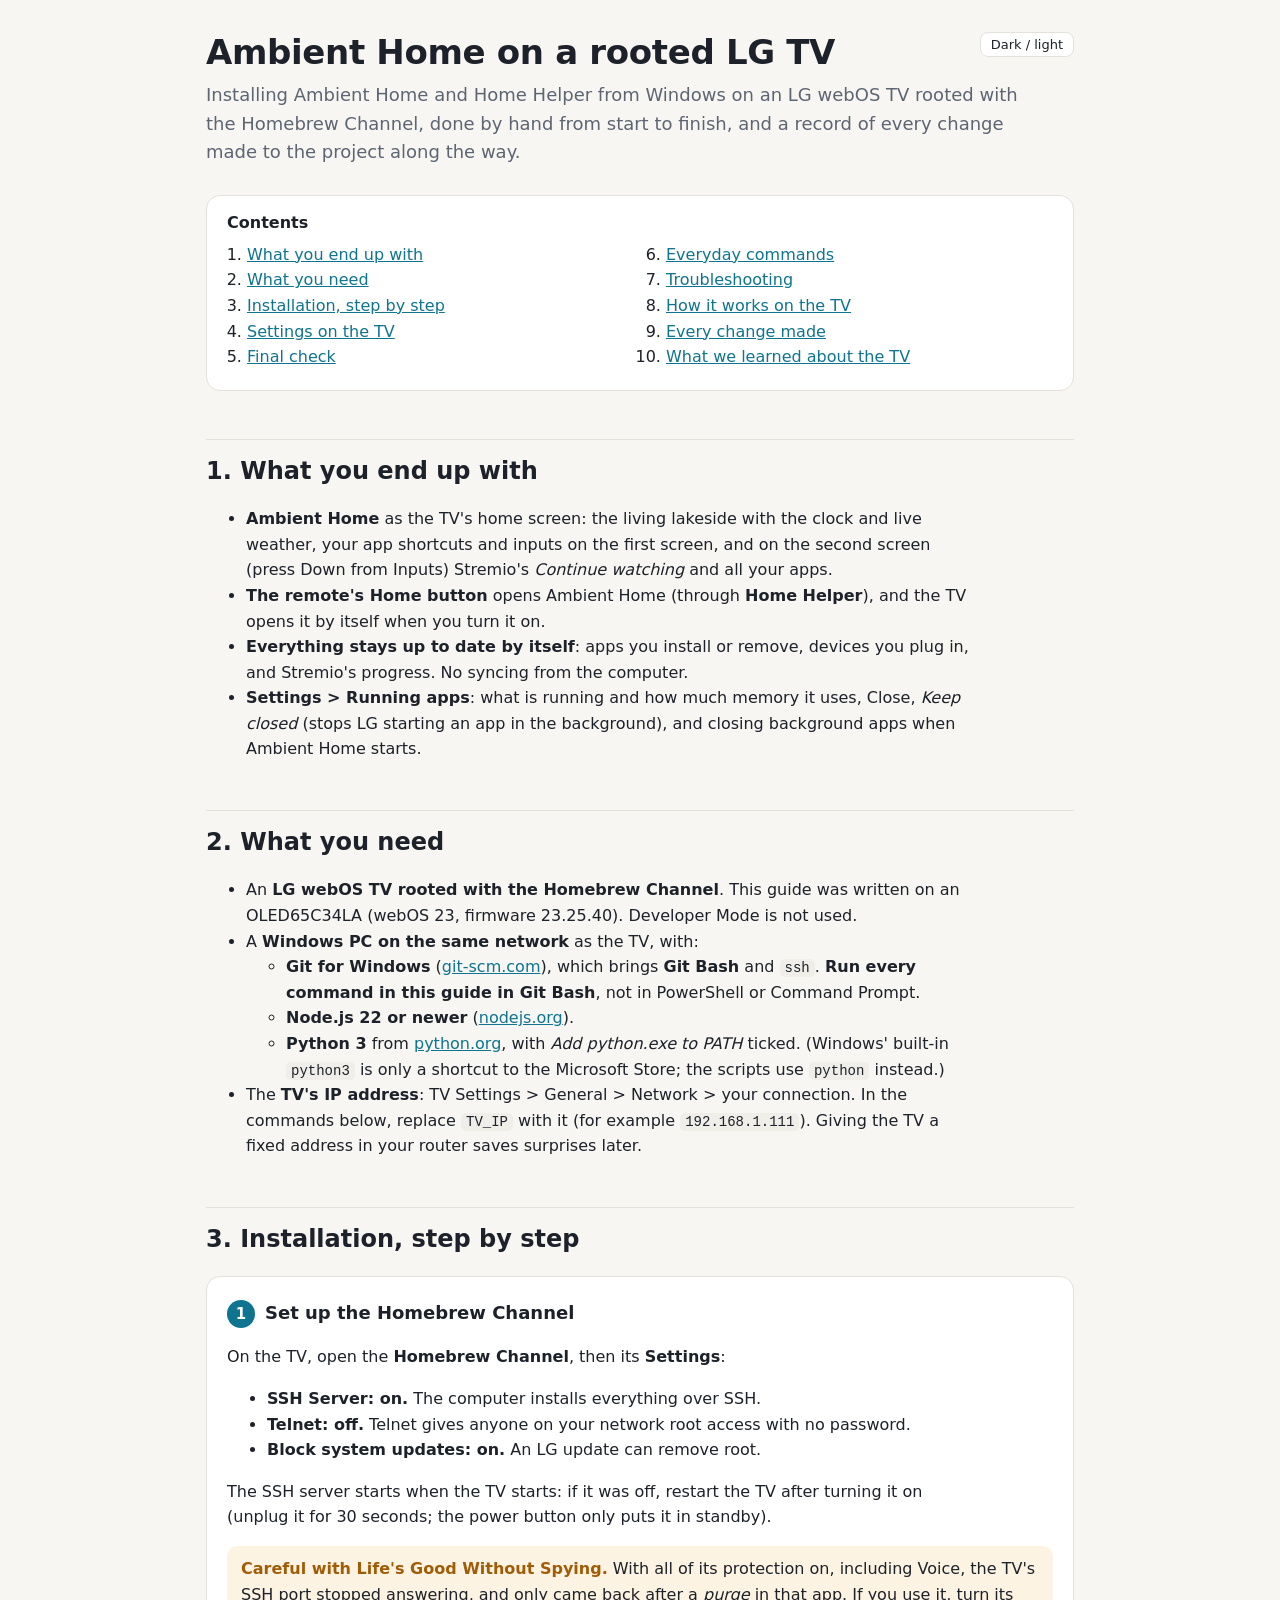
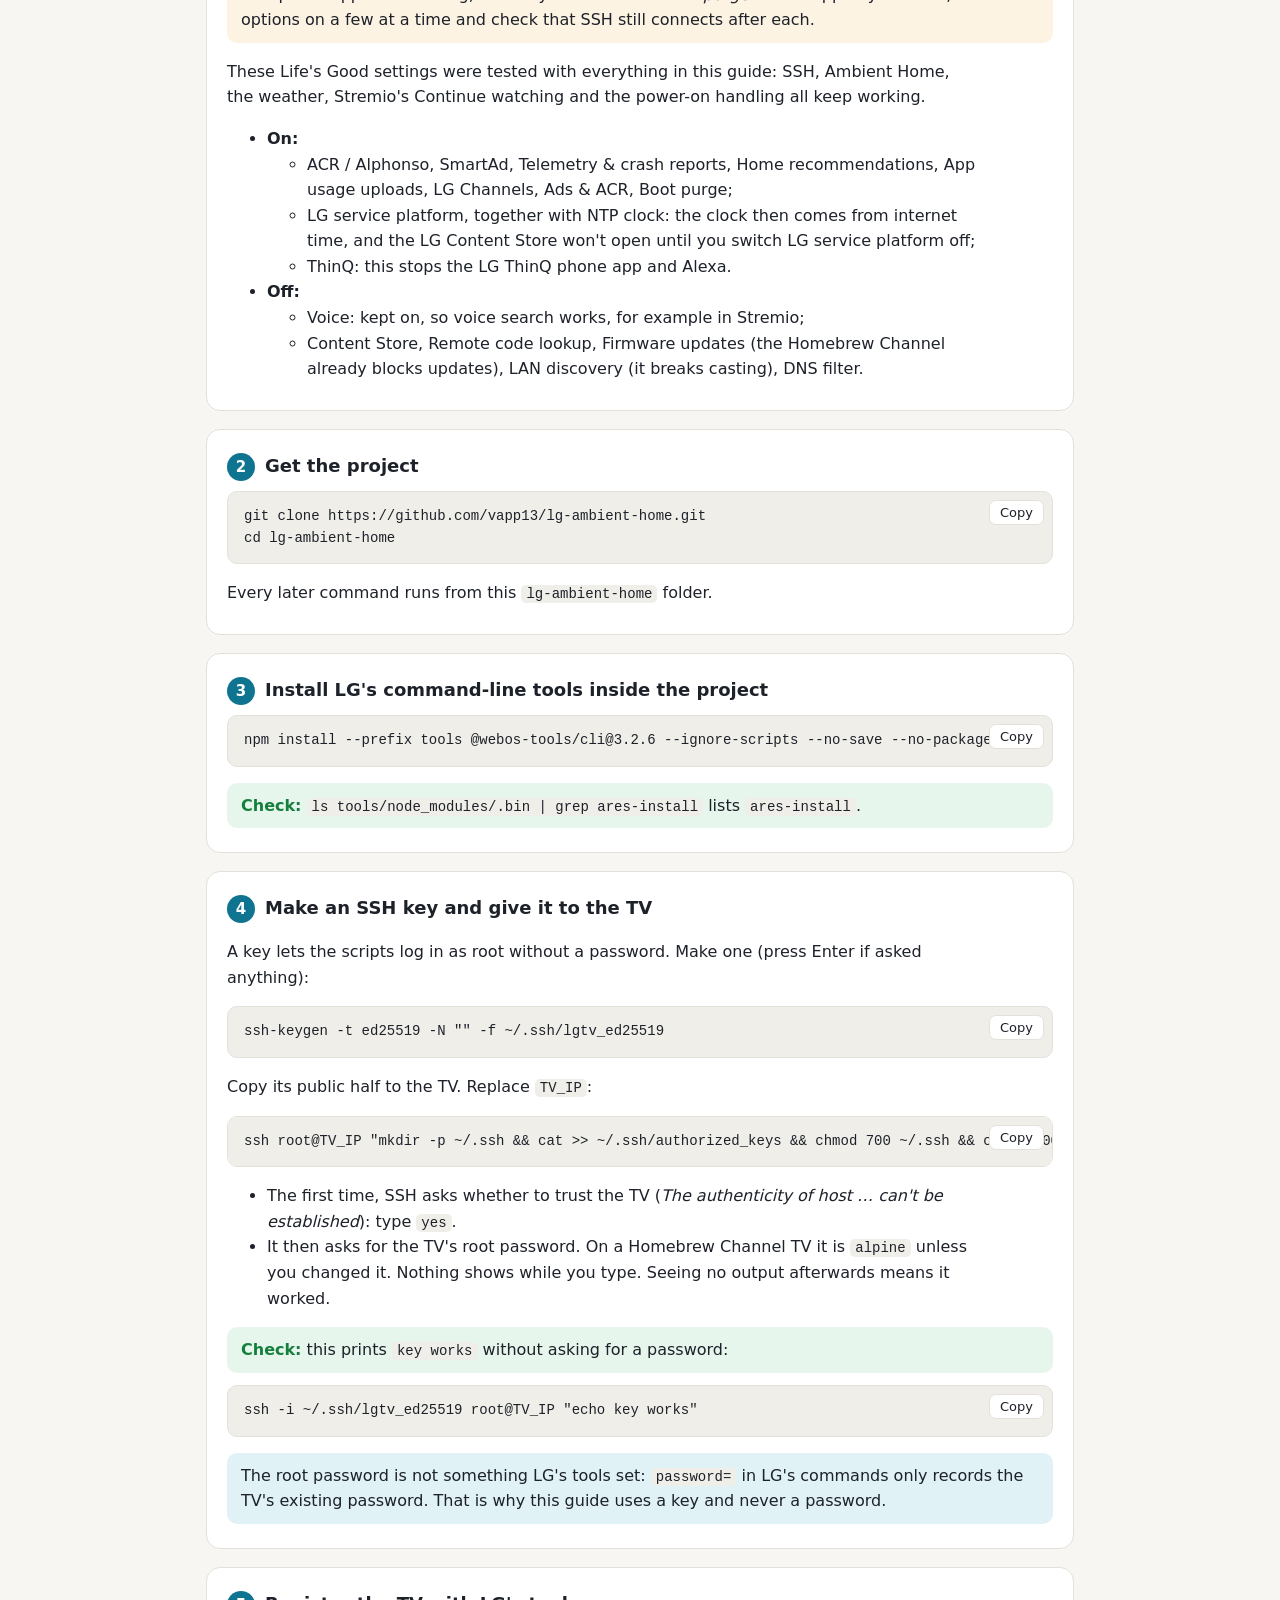
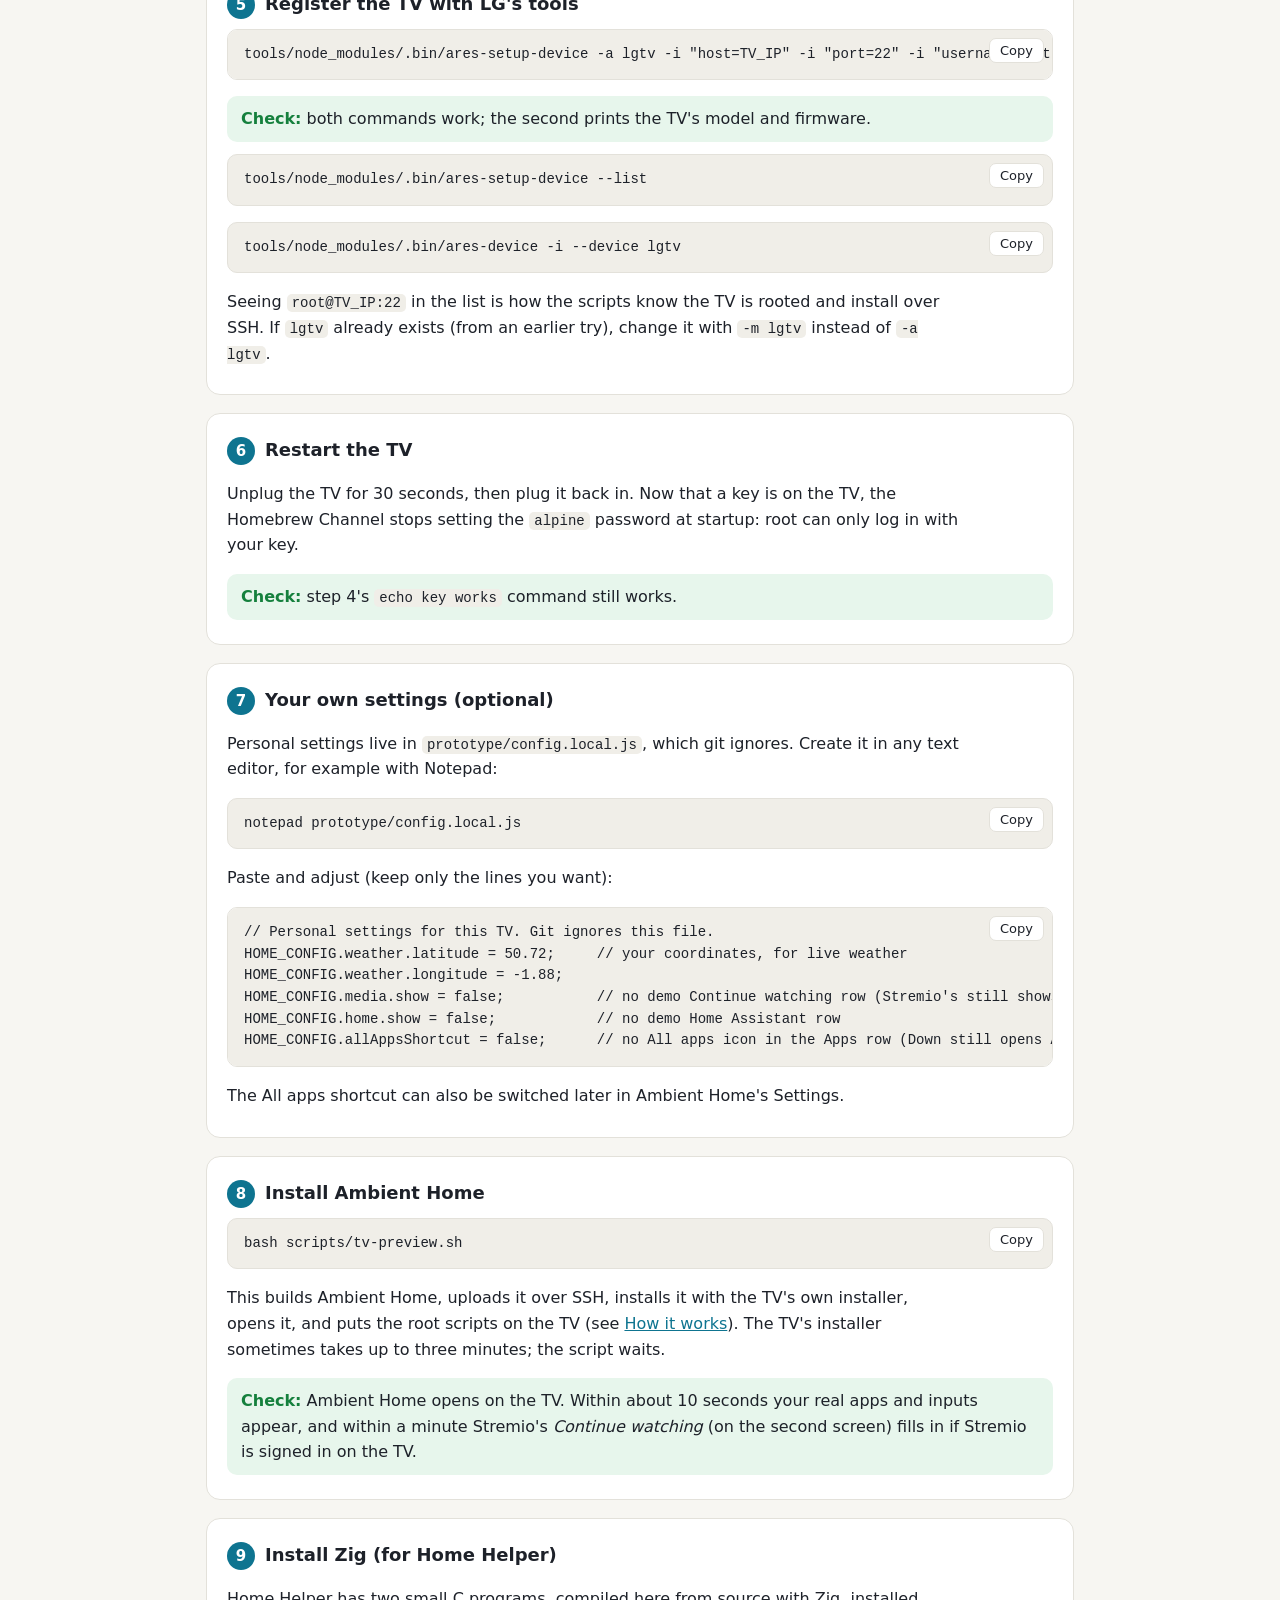
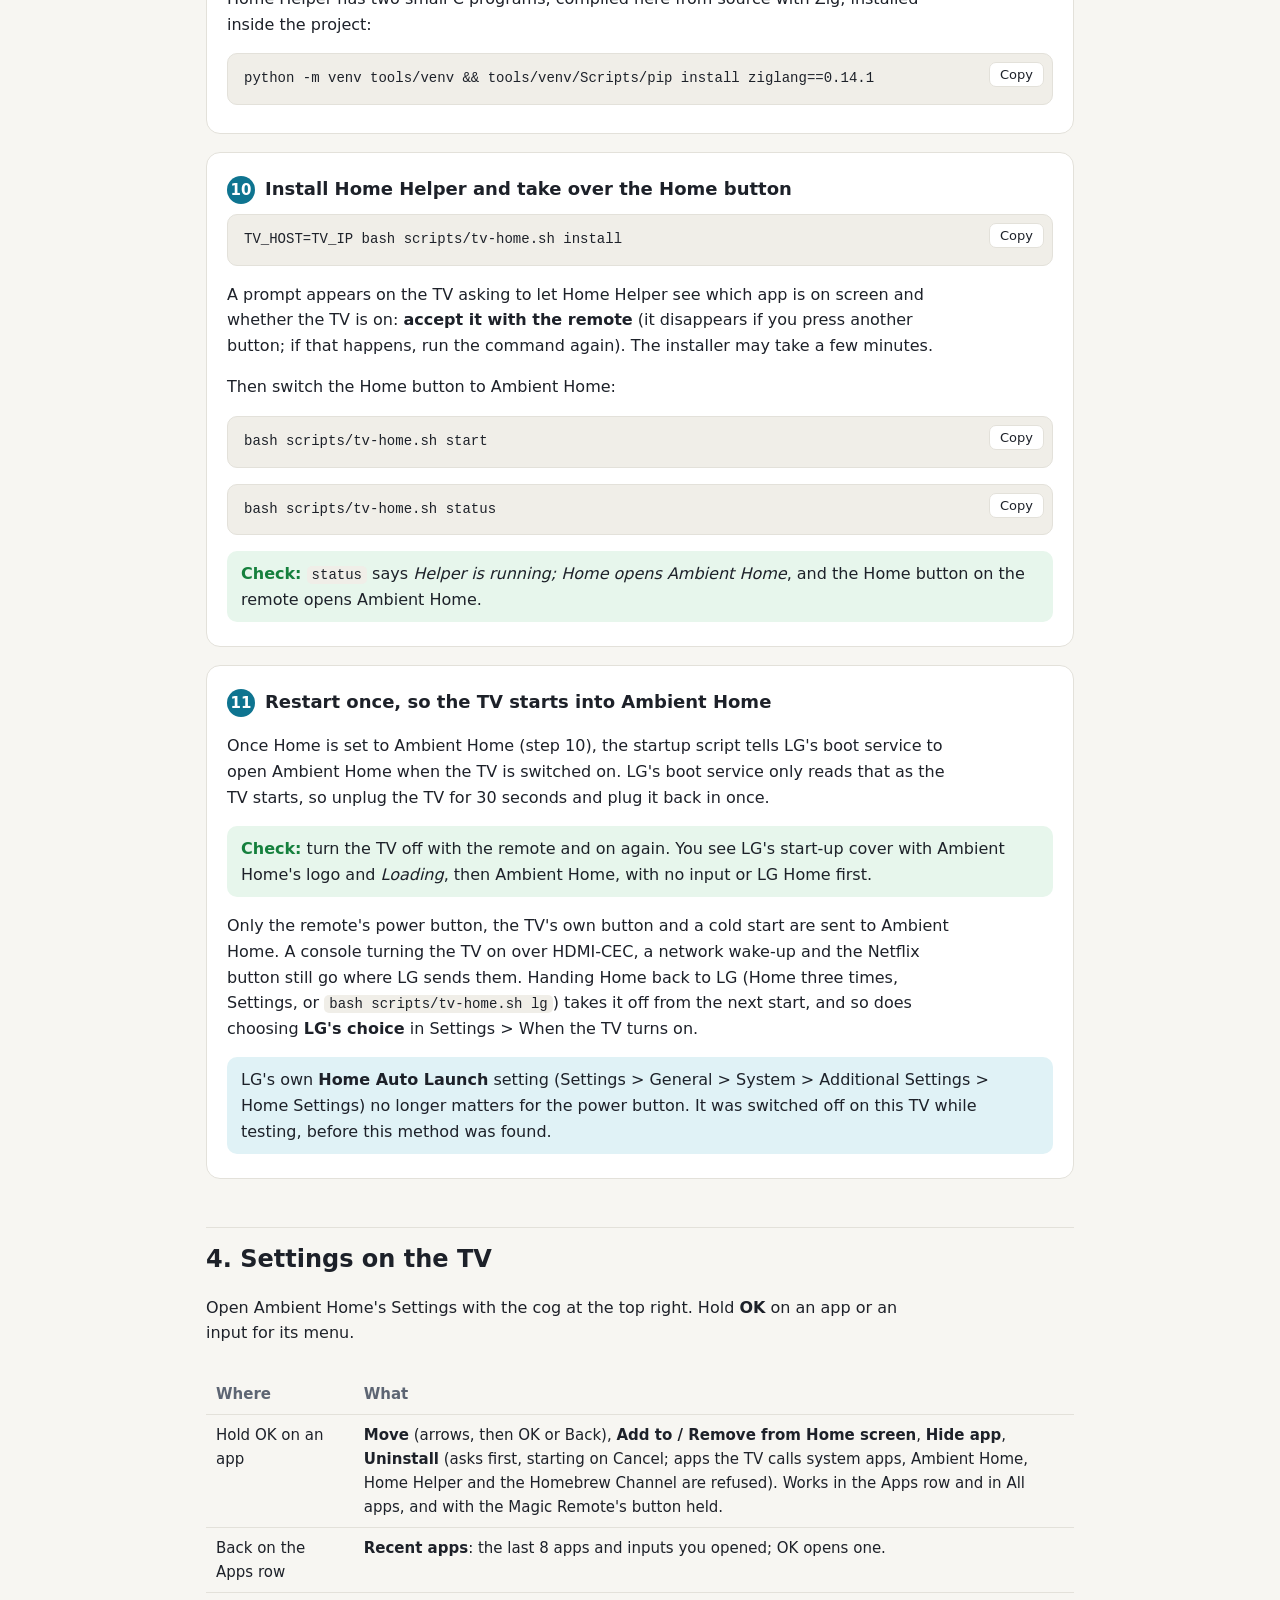
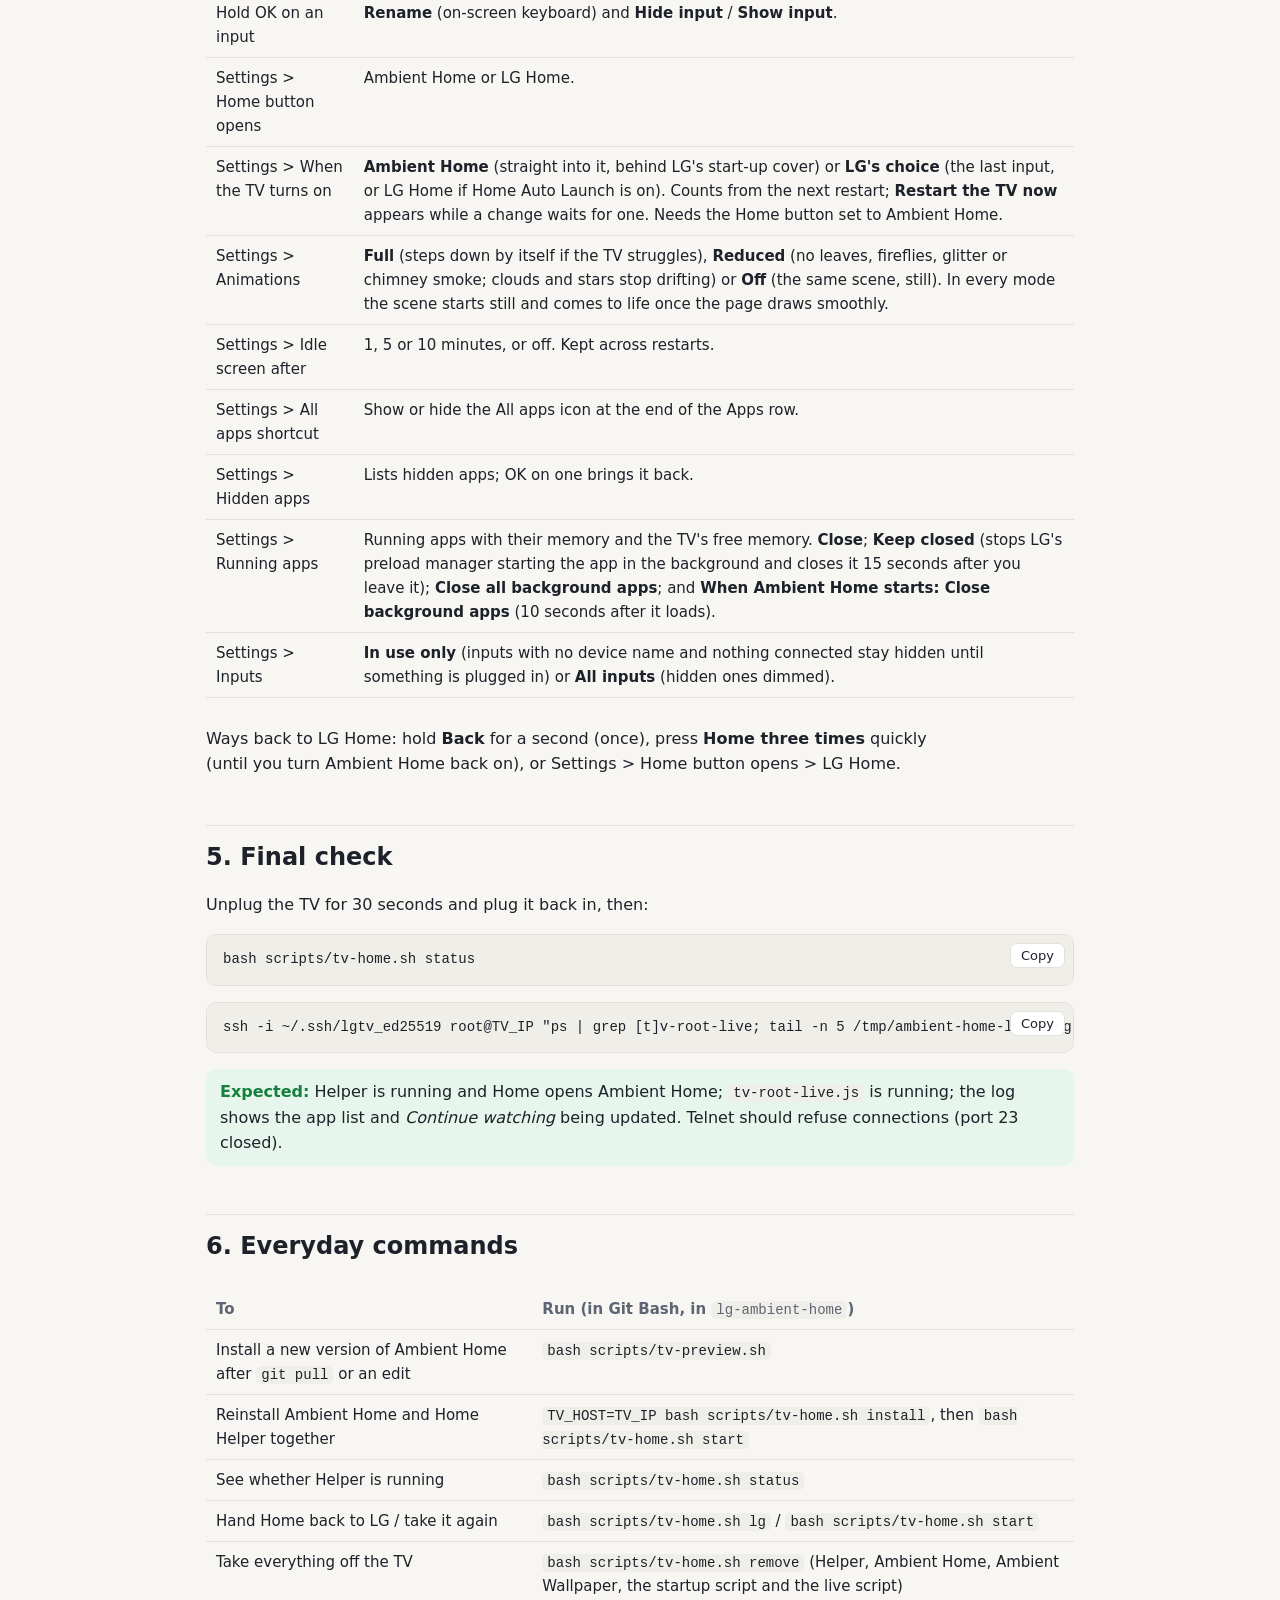
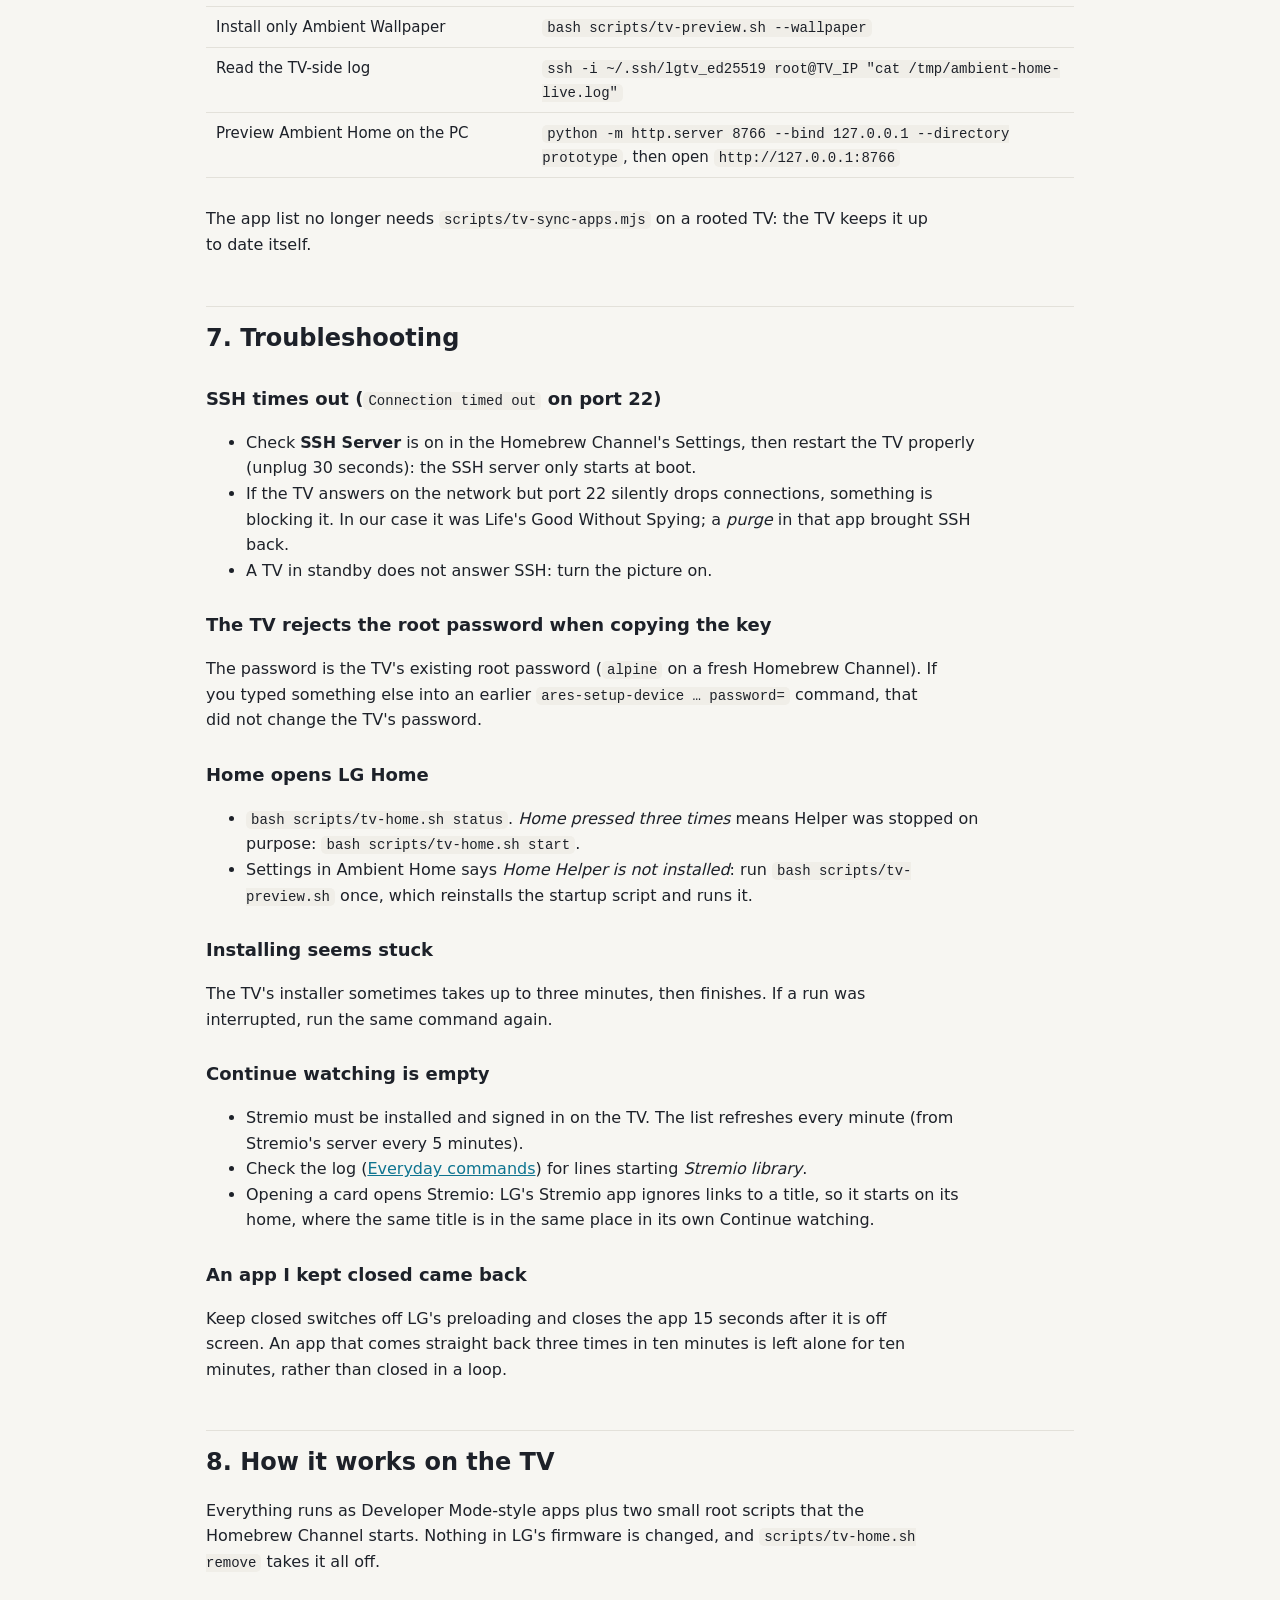
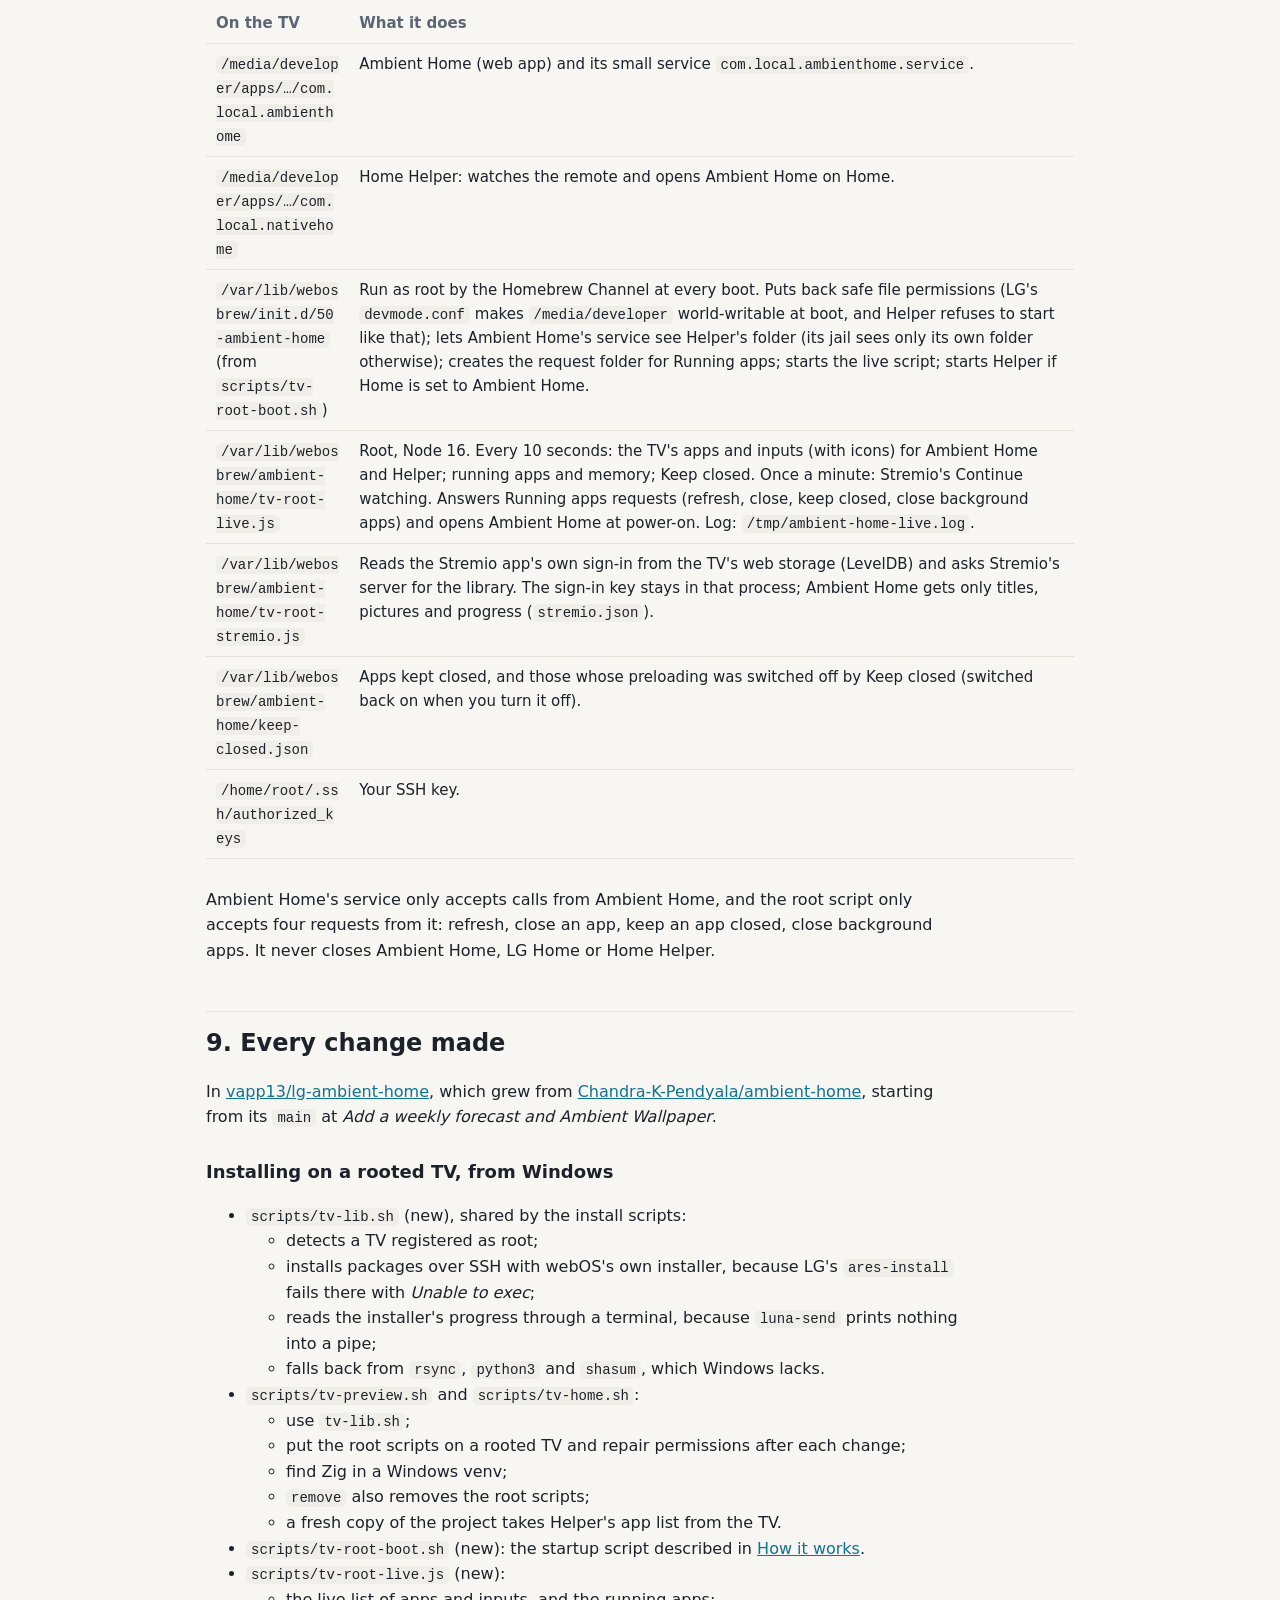
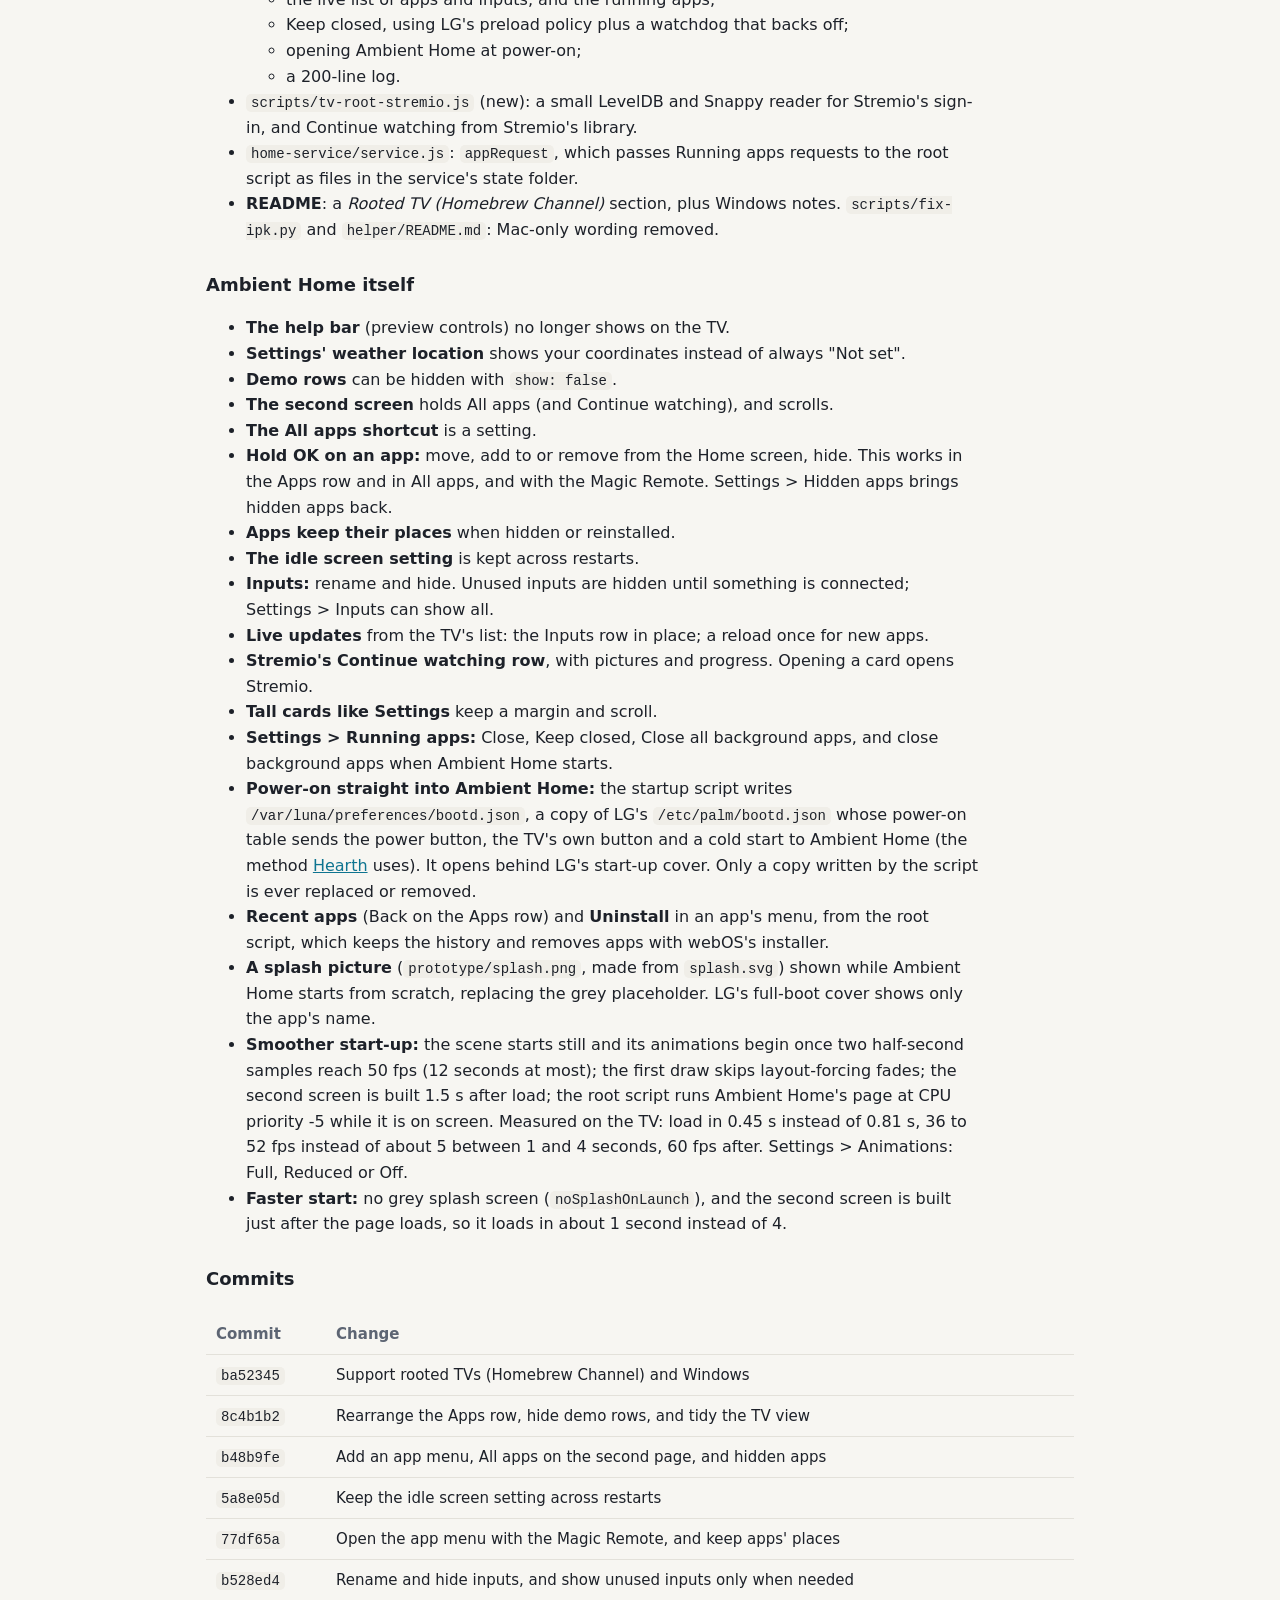
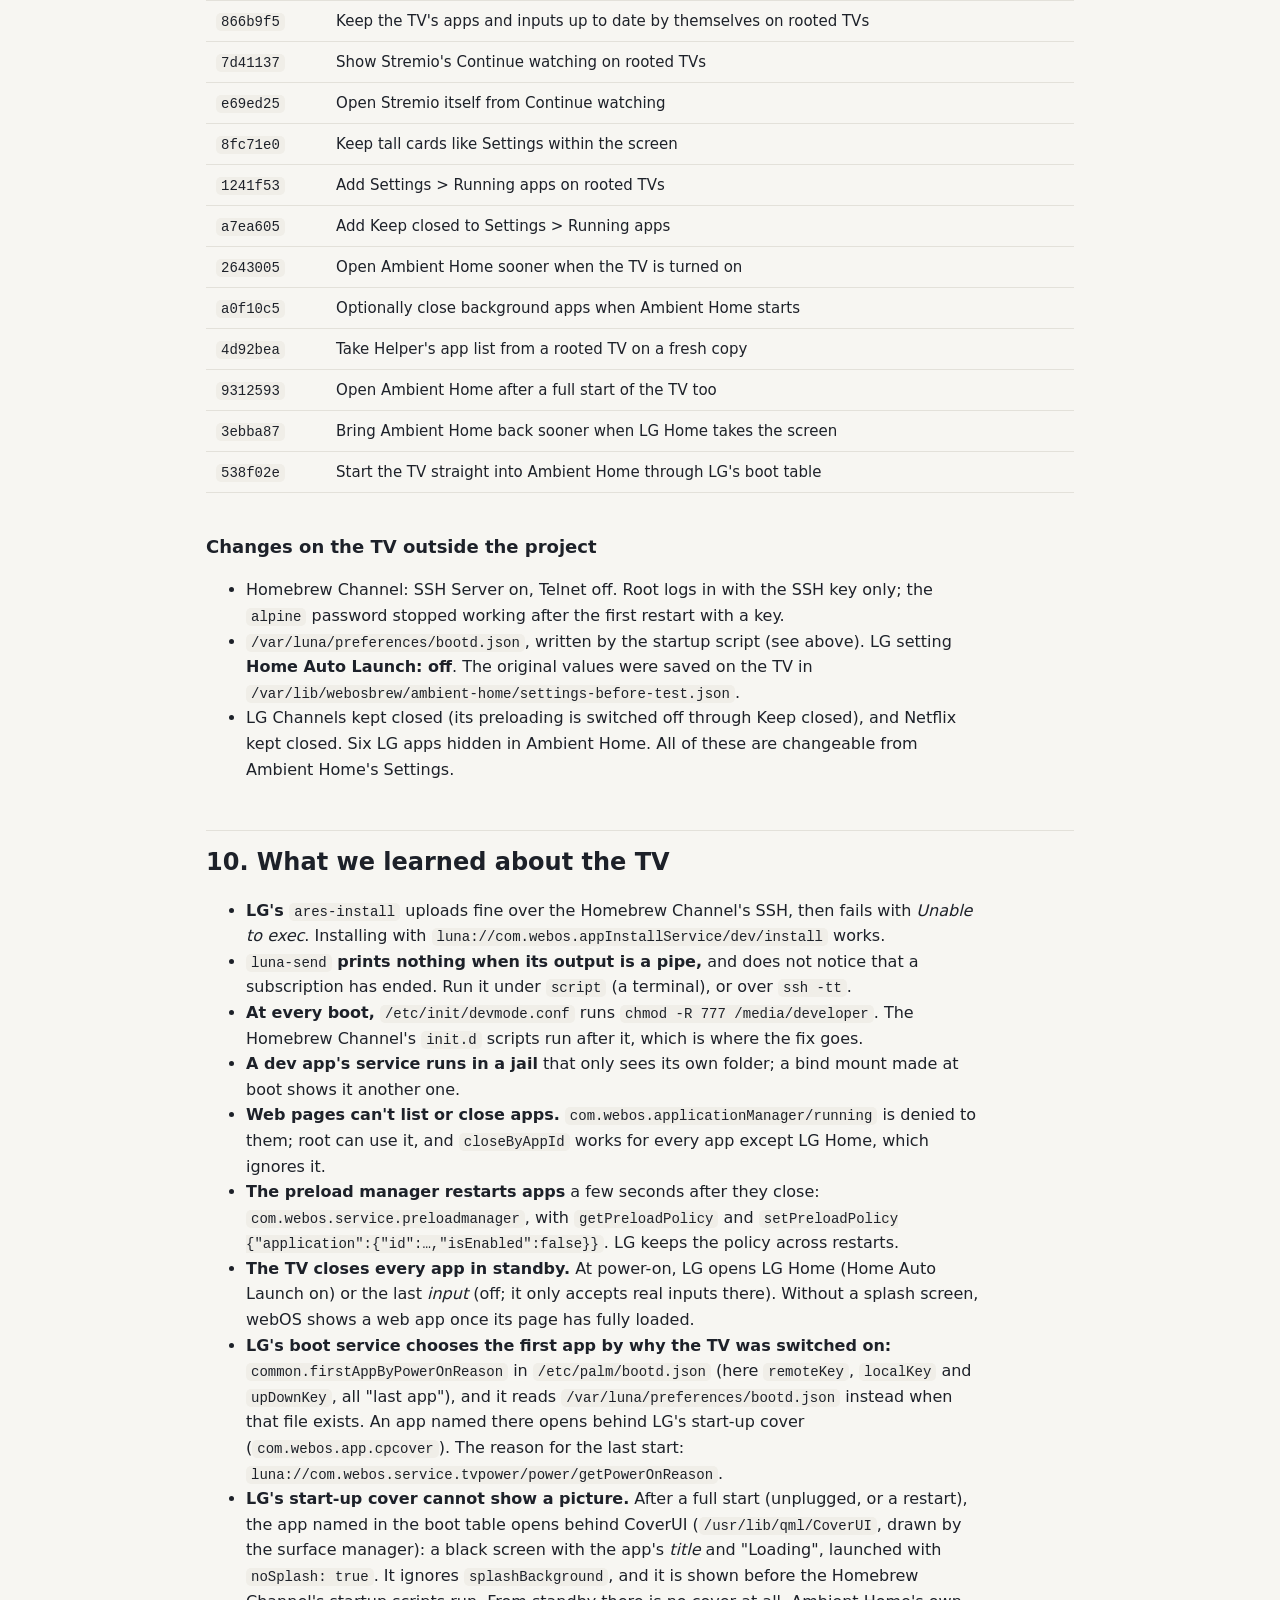
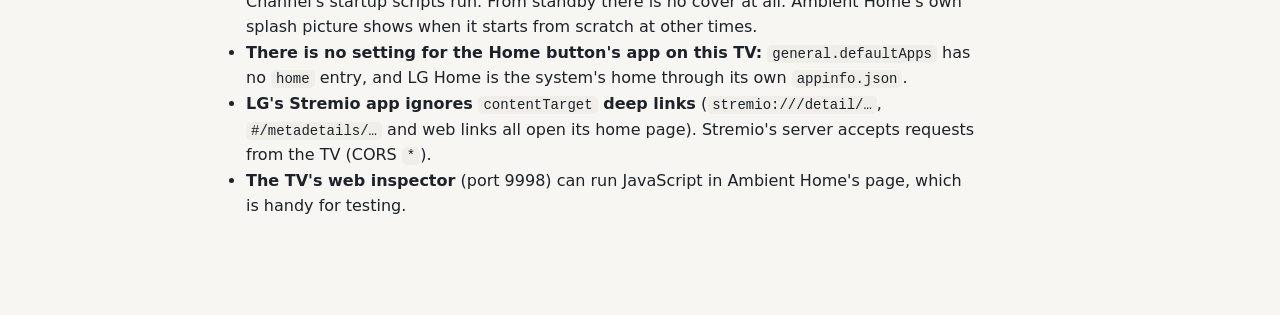
==== commit 142ae280: "Become LG Ambient Home, a separate project, with credit to Ambient Home The README describes this ve" ====
--- a/docs/rooted-tv-guide.html
+++ b/docs/rooted-tv-guide.html
@@ -150,11 +150,9 @@
 
 <div class="step">
 <h3><span class="n">2</span>Get the project</h3>
-<div class="cmd"><pre>git clone https://github.com/vapp13/ambient-home.git
-cd ambient-home</pre></div>
-<p>Until the rooted-TV work is merged into <code>main</code>, switch to its branch (skip this once it is merged):</p>
-<div class="cmd"><pre>git checkout rooted-tv-windows</pre></div>
-<p>Every later command runs from this <code>ambient-home</code> folder.</p>
+<div class="cmd"><pre>git clone https://github.com/vapp13/lg-ambient-home.git
+cd lg-ambient-home</pre></div>
+<p>Every later command runs from this <code>lg-ambient-home</code> folder.</p>
 </div>
 
 <div class="step">
@@ -264,7 +262,7 @@
 
 <h2 id="everyday">6. Everyday commands</h2>
 <div class="table-wrap"><table>
-  <tr><th>To</th><th>Run (in Git Bash, in <code>ambient-home</code>)</th></tr>
+  <tr><th>To</th><th>Run (in Git Bash, in <code>lg-ambient-home</code>)</th></tr>
   <tr><td>Install a new version of Ambient Home after <code>git pull</code> or an edit</td><td><code>bash scripts/tv-preview.sh</code></td></tr>
   <tr><td>Reinstall Ambient Home and Home Helper together</td><td><code>TV_HOST=TV_IP bash scripts/tv-home.sh install</code>, then <code>bash scripts/tv-home.sh start</code></td></tr>
   <tr><td>See whether Helper is running</td><td><code>bash scripts/tv-home.sh status</code></td></tr>
@@ -316,7 +314,7 @@
 <p>Ambient Home's service only accepts calls from Ambient Home, and the root script only accepts four requests from it: refresh, close an app, keep an app closed, close background apps. It never closes Ambient Home, LG Home or Home Helper.</p>
 
 <h2 id="changes">9. Every change made</h2>
-<p>All on the branch <code>rooted-tv-windows</code> of <code>vapp13/ambient-home</code>, starting from <code>main</code> at <em>Add a weekly forecast and Ambient Wallpaper</em>.</p>
+<p>In <a href="https://github.com/vapp13/lg-ambient-home">vapp13/lg-ambient-home</a>, which grew from <a href="https://github.com/Chandra-K-Pendyala/ambient-home">Chandra-K-Pendyala/ambient-home</a>, starting from its <code>main</code> at <em>Add a weekly forecast and Ambient Wallpaper</em>.</p>
 
 <h3>Installing on a rooted TV, from Windows</h3>
 <ul>
